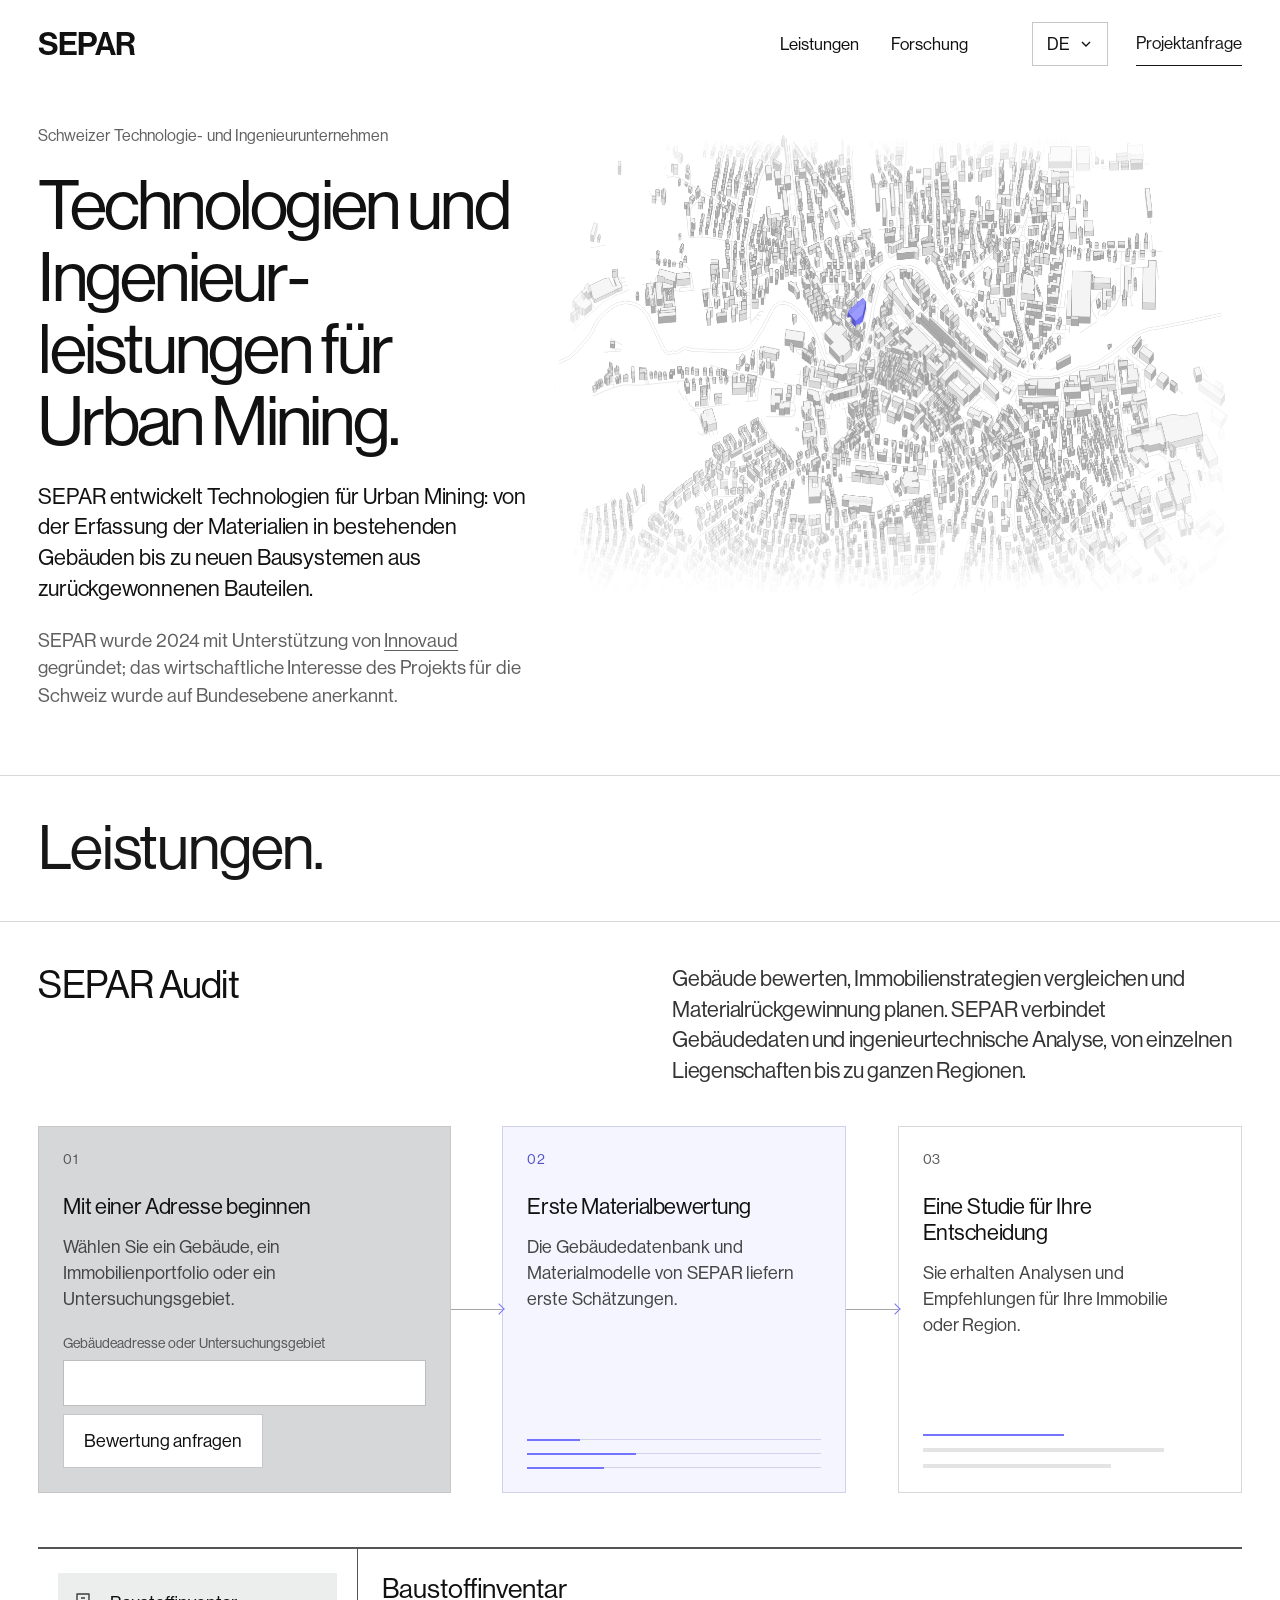
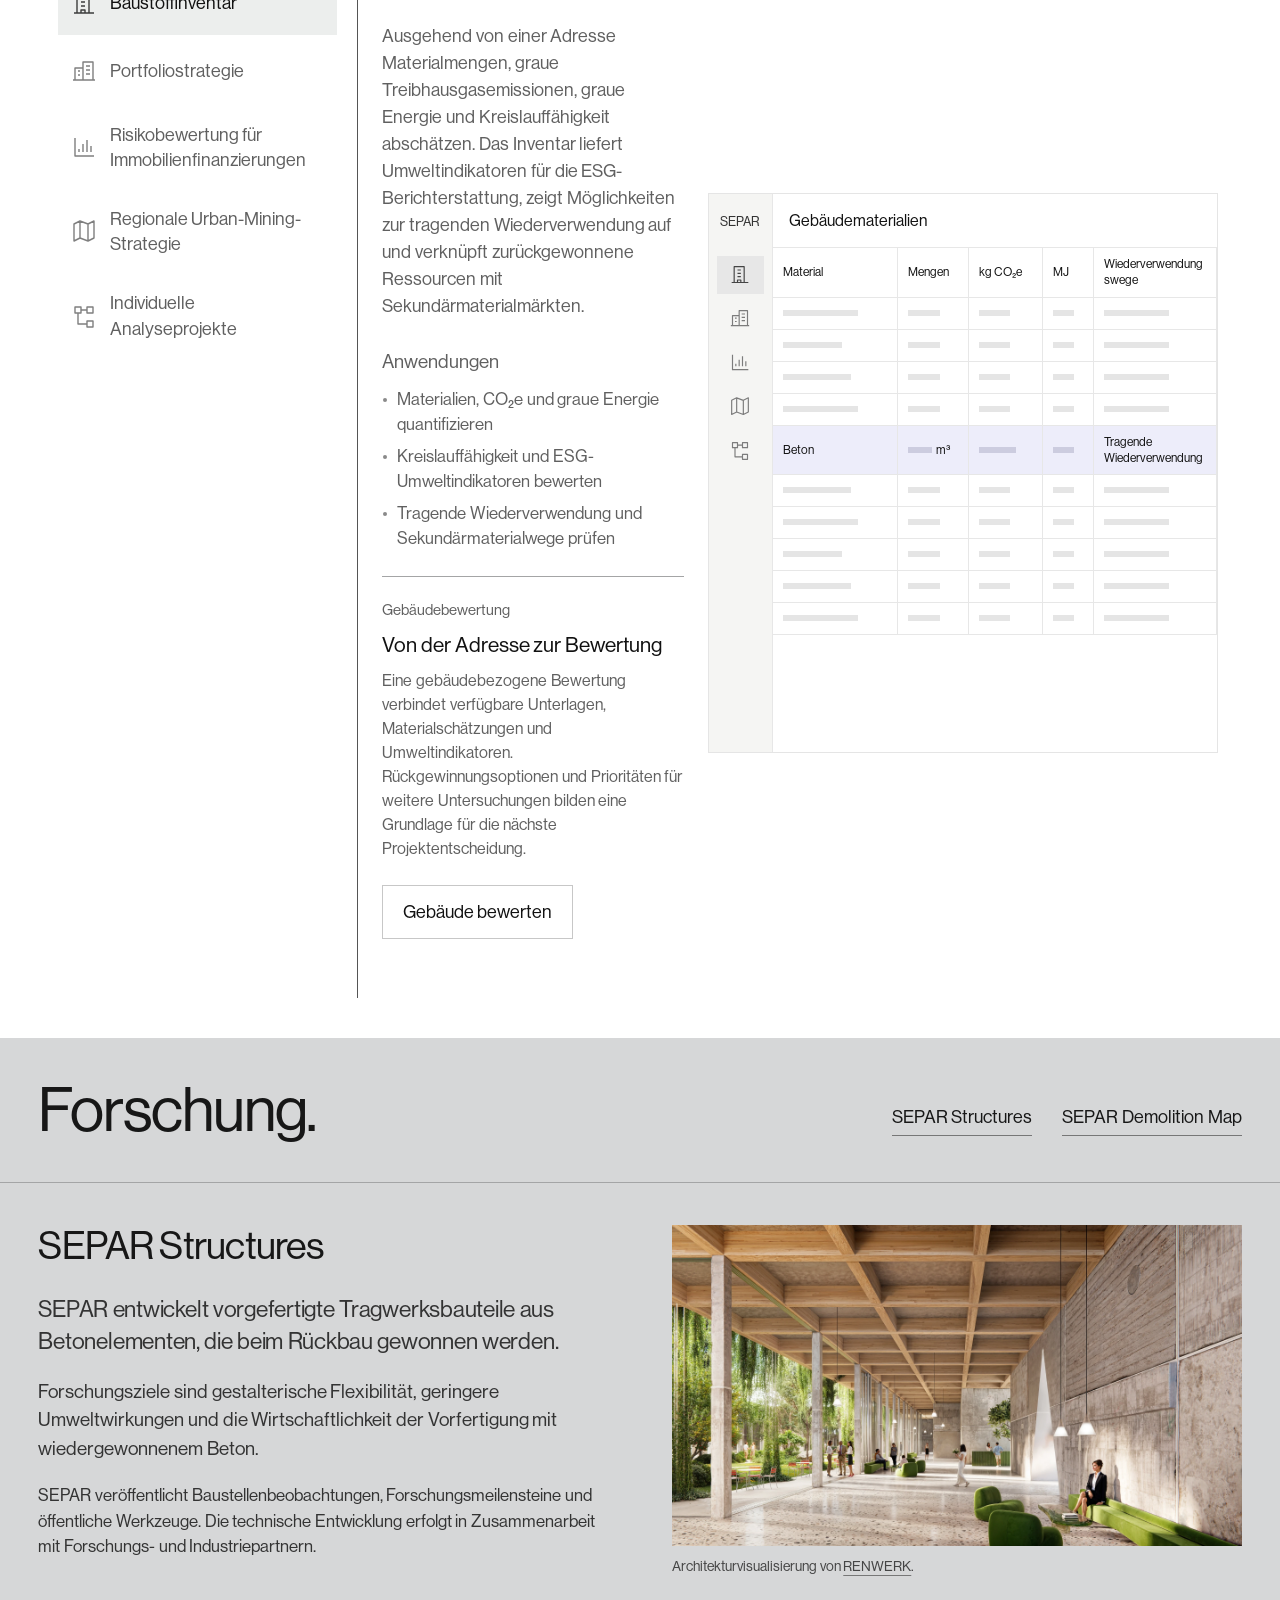
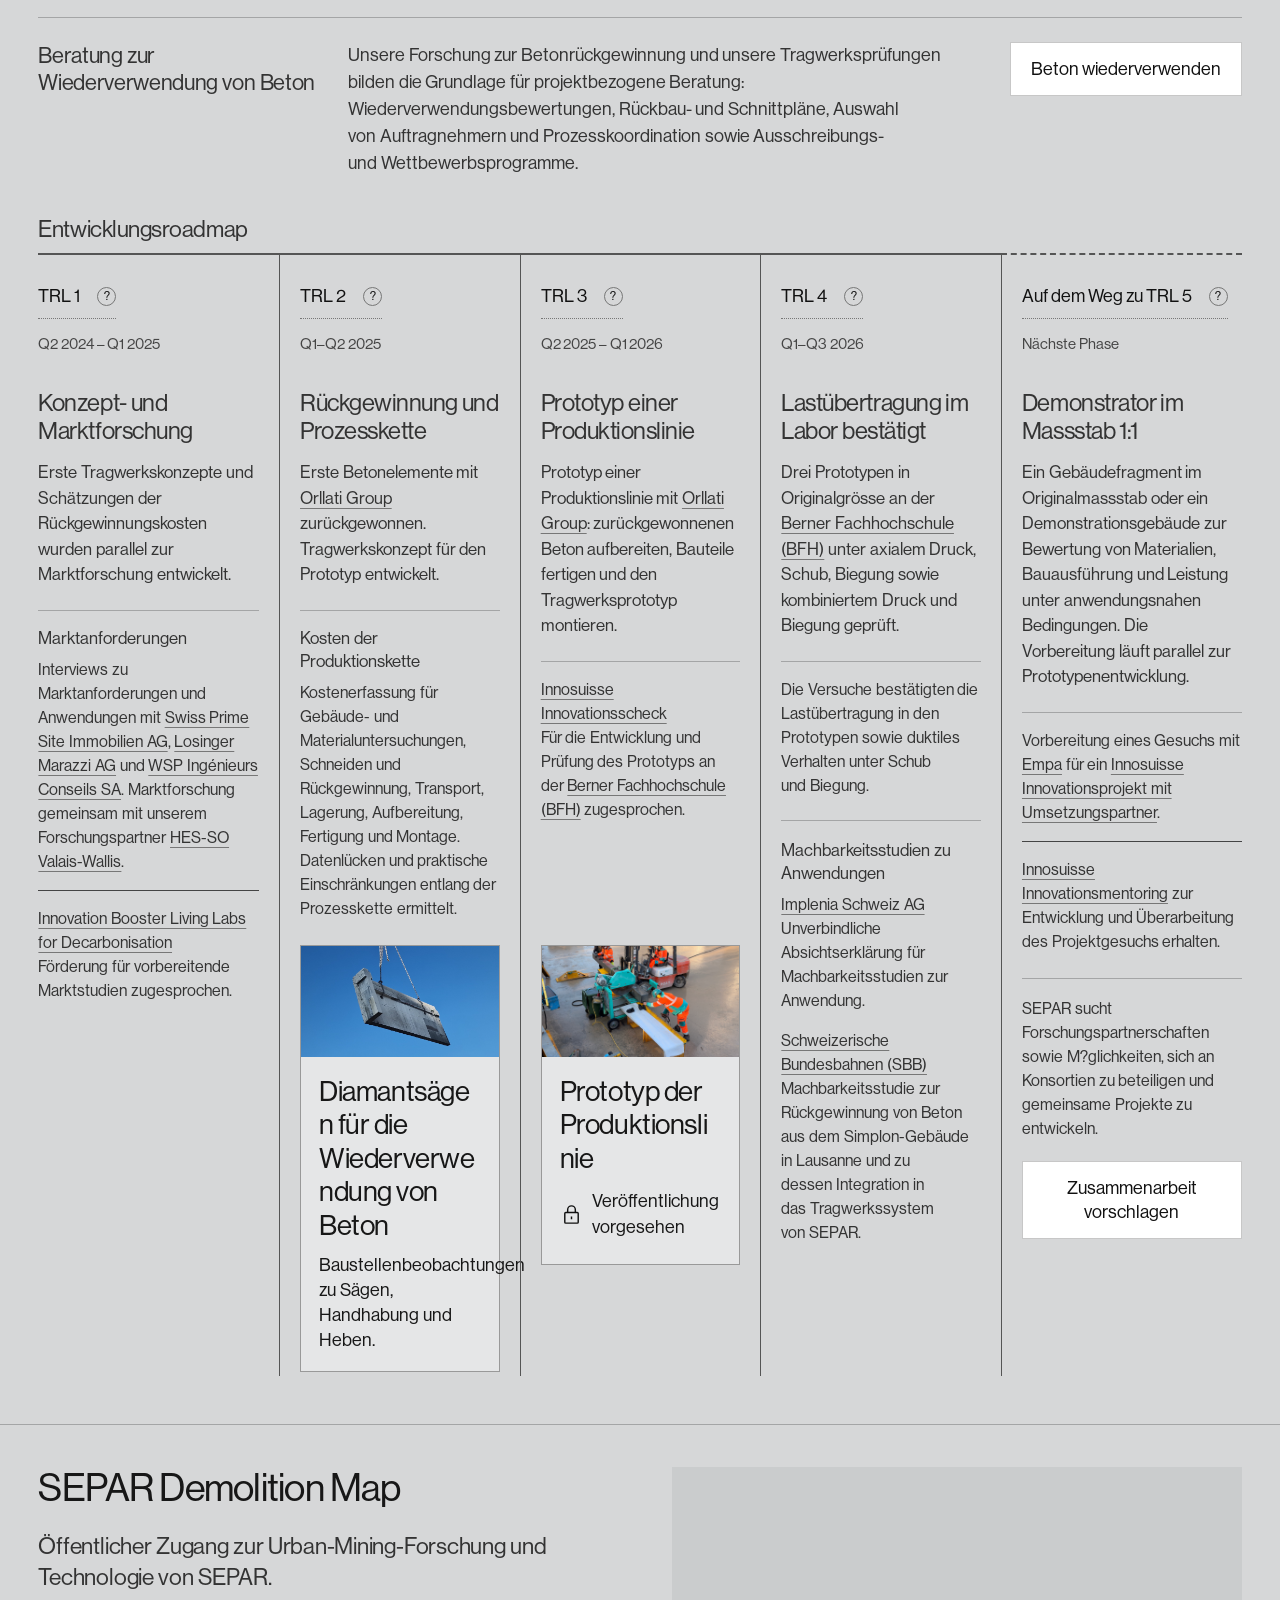
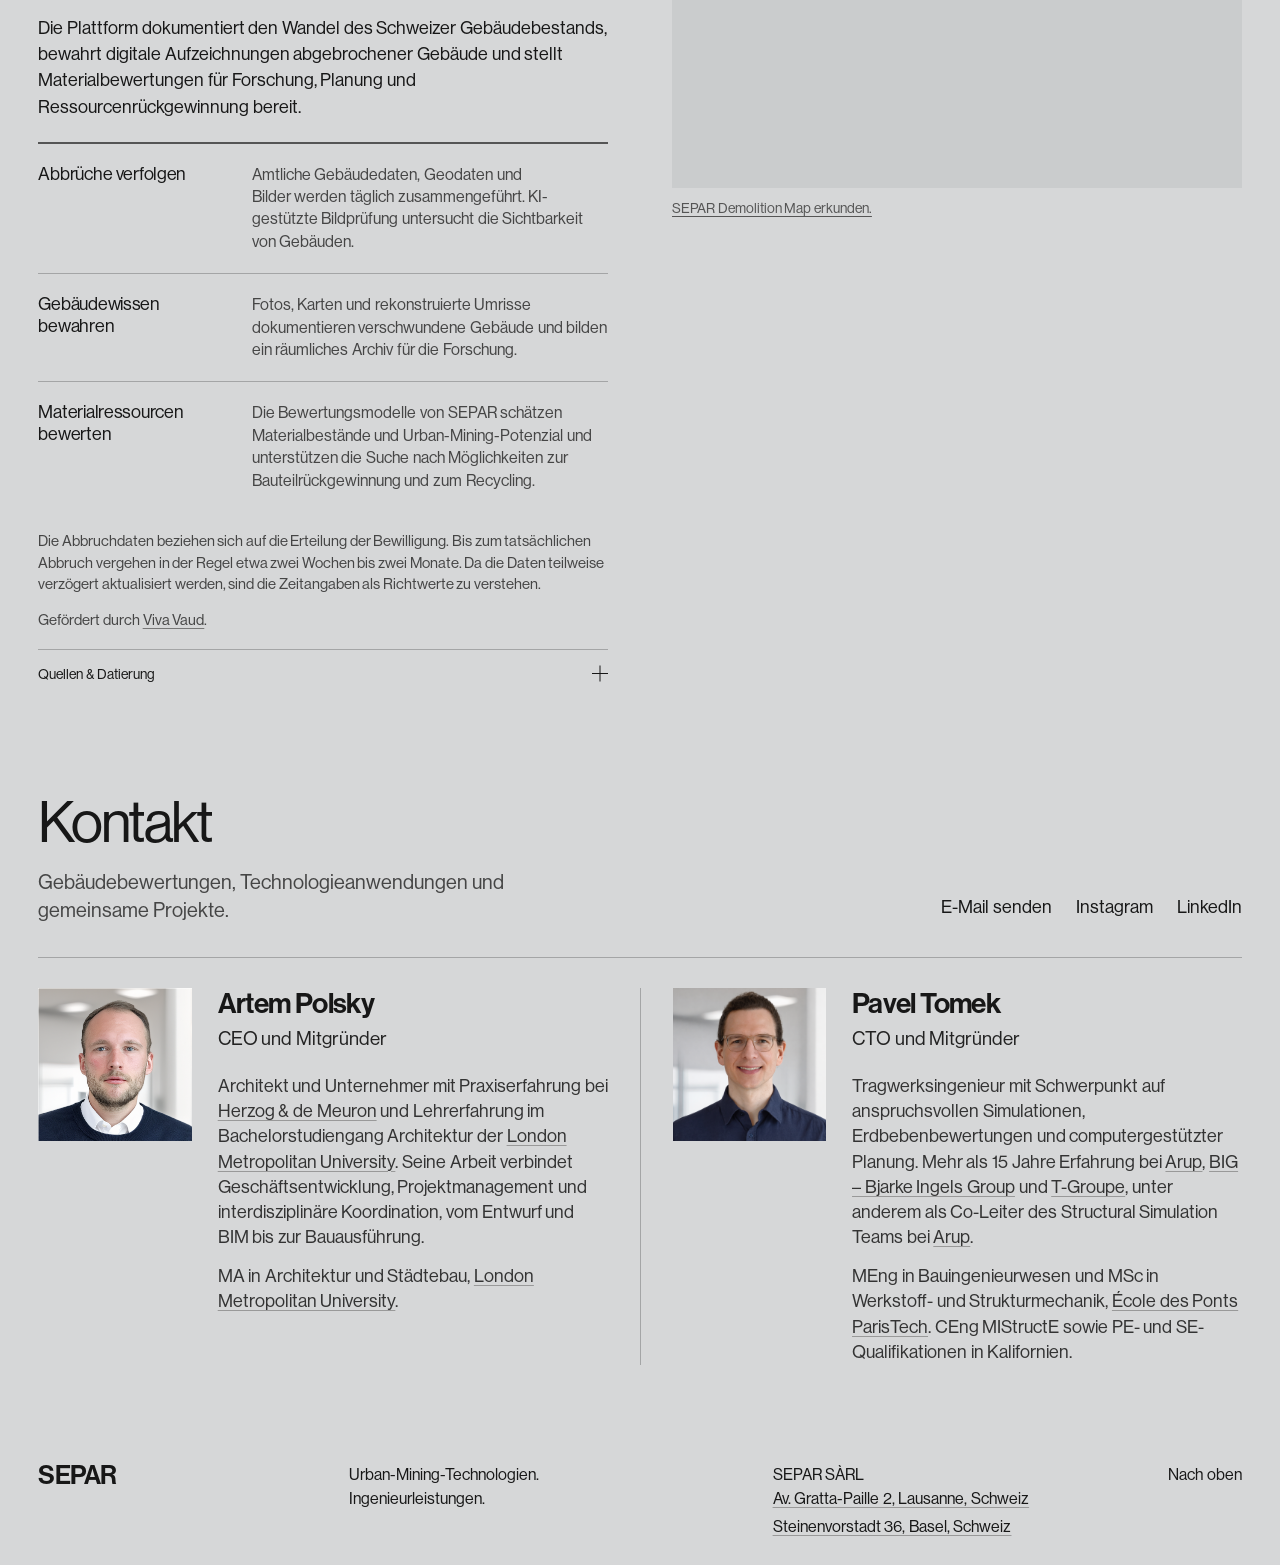
==== de/index.html @ 39ddd31e "Refresh language controls and service deep-link asset versions" ====
<!doctype html>
<html lang="de"><head>
    <meta charset="UTF-8">
    <meta name="viewport" content="width=device-width, initial-scale=1">
    <meta name="theme-color" content="#ffffff">
    <meta name="description" content="Gebäudematerialinventare, Portfolio- und Kreditrisikobewertungen, territoriale Urban-Mining-Strategien und Forschung zur Betonwiederverwendung. SEPAR, Schweiz.">
    <meta property="og:title" content="SEPAR — Urban Mining, Materialbewertung und Betonwiederverwendung">
    <meta property="og:description" content="Gebäudematerialinventare, Portfolio- und Kreditrisikobewertungen, territoriale Urban-Mining-Strategien und Forschung zur Betonwiederverwendung. SEPAR, Schweiz.">
    <meta property="og:type" content="website">
    <title>SEPAR — Urban Mining, Materialbewertung und Betonwiederverwendung</title>
    <link rel="icon" type="image/svg+xml" href="/assets/favicon.svg?v=spr-20261028">
    <link rel="stylesheet" href="/styles.css?v=20261028-two-blocks-1">
    <script src="/content.js" defer=""></script>
    <script src="/assets/river-city-data.js" defer=""></script>
<script src="/assets/city-layout.js?v=20261028-soft-rays" defer=""></script>
<script src="/assets/city-state.js?v=20261028-complete-generations" defer=""></script>
<script src="/assets/city-renewal.js?v=20261028-soft-rays" defer=""></script>
<script src="/assets/services.js?v=20261029-search1" defer=""></script>
<script src="/assets/contact-copy.js?v=20261029-admin2" defer=""></script>
    <script src="/assets/search-runtime.js?v=20261029-search1" defer=""></script><script src="/app.js?v=20261029-search1" defer=""></script>
    <script src="/assets/contact-forms.js?v=20261029-admin1" defer=""></script>
    <script src="/assets/map-embed.js" defer=""></script>
    <script src="/assets/research-details.js" defer=""></script>
  <link rel="stylesheet" href="/assets/audit-services.css?v=20261028-norm-2">
  <link rel="stylesheet" href="/assets/product-previews.css?v=20261028-proportions">
  <link rel="stylesheet" href="/assets/product-catalogue.css?v=20261028-proportions">
  <link rel="stylesheet" href="/assets/type-scale.css?v=20261028-1">
  <link rel="stylesheet" href="/assets/research-advisory.css?v=20261028-3">
  <link rel="stylesheet" href="/assets/custom-projects.css?v=20261028-1">
  <link rel="stylesheet" href="/assets/interface-refinements.css?v=20261029-search1">
  <link rel="stylesheet" href="/assets/open-grid.css?v=20261028-1">
  <link rel="stylesheet" href="/assets/process-sequence.css?v=20261028-2">
  <link rel="stylesheet" href="/assets/reference-links.css?v=20261028-1">
<link rel="stylesheet" href="/assets/contact-forms.css?v=20261028-forms-1">
<script src="/assets/site-metrics.js?v=20261029-search1" defer=""></script>
<meta property="og:url" content="https://separ.ch/de/"><meta property="og:locale" content="de_CH"><meta property="og:site_name" content="SEPAR"><meta property="og:image" content="https://separ.ch/assets/river-city.webp"><meta property="og:image:alt" content="Ein animiertes dreidimensionales Quartier. Gebäude werden zurückgebaut, violette Materialströme erreichen freie Grundstücke, und neue Gebäude entstehen und werden grau."><meta name="twitter:card" content="summary_large_image"><meta name="twitter:title" content="SEPAR — Urban Mining, Materialbewertung und Betonwiederverwendung"><meta name="twitter:description" content="Gebäudematerialinventare, Portfolio- und Kreditrisikobewertungen, territoriale Urban-Mining-Strategien und Forschung zur Betonwiederverwendung. SEPAR, Schweiz."><meta name="twitter:image" content="https://separ.ch/assets/river-city.webp"><meta name="robots" content="index, follow, max-image-preview:large"><link rel="canonical" href="https://separ.ch/de/"><link rel="alternate" hreflang="en" href="https://separ.ch/"><link rel="alternate" hreflang="de" href="https://separ.ch/de/"><link rel="alternate" hreflang="fr" href="https://separ.ch/fr/"><link rel="alternate" hreflang="it" href="https://separ.ch/it/"><link rel="alternate" hreflang="x-default" href="https://separ.ch/"><script id="separ-schema" type="application/ld+json">{"@context":"https://schema.org","@graph":[{"@type":"Organization","@id":"https://separ.ch/#organization","name":"SEPAR","url":"https://separ.ch/","email":"separ@separ.ch","foundingDate":"2024","address":[{"@type":"PostalAddress","streetAddress":"Av. Gratta-Paille 2","addressLocality":"Lausanne","addressCountry":"CH"},{"@type":"PostalAddress","streetAddress":"Steinenvorstadt 36","addressLocality":"Basel","addressCountry":"CH"}],"sameAs":["https://www.instagram.com/demolition.ch/","https://www.linkedin.com/company/separch/"]},{"@type":"WebSite","@id":"https://separ.ch/#website","url":"https://separ.ch/","name":"SEPAR","publisher":{"@id":"https://separ.ch/#organization"},"inLanguage":["en","de","fr","it"]},{"@type":"WebPage","@id":"https://separ.ch/de/#page","url":"https://separ.ch/de/","name":"SEPAR — Urban Mining, Materialbewertung und Betonwiederverwendung","description":"Gebäudematerialinventare, Portfolio- und Kreditrisikobewertungen, territoriale Urban-Mining-Strategien und Forschung zur Betonwiederverwendung. SEPAR, Schweiz.","inLanguage":"de","isPartOf":{"@id":"https://separ.ch/#website"},"about":{"@id":"https://separ.ch/#organization"}},{"@type":"Service","@id":"https://separ.ch/de/#service-panel-1","name":"Baustoffinventar","description":"Ausgehend von einer Adresse Materialmengen, graue Treibhausgasemissionen, graue Energie und Kreislauffähigkeit abschätzen. Das Inventar liefert Umweltindikatoren für die ESG-Berichterstattung, zeigt Möglichkeiten zur tragenden Wiederverwendung auf und verknüpft zurückgewonnene Ressourcen mit Sekundärmaterialmärkten.","url":"https://separ.ch/de/#service-panel-1","provider":{"@id":"https://separ.ch/#organization"}},{"@type":"Service","@id":"https://separ.ch/de/#service-panel-2","name":"Portfoliostrategie","description":"Finanzielle und ökologische Szenarien für das gesamte Portfolio vergleichen. Untersuchen, wie Erneuerungszeitpunkte, Kosten und Rückgewinnungsmärkte die erwarteten Ausgaben, Rückgewinnungswerte, grauen Emissionen und Energiemengen beeinflussen, um Investitionen und Kreislauffähigkeit zu priorisieren.","url":"https://separ.ch/de/#service-panel-2","provider":{"@id":"https://separ.ch/#organization"}},{"@type":"Service","@id":"https://separ.ch/de/#service-panel-3","name":"Risikobewertung für Immobilienfinanzierungen","description":"Gebäudebezogene Risiken vor einer Finanzierung bewerten. Erneuerungsbedarf, Abbruchrisiko und möglichen Nettoerlös aus der Materialrückgewinnung im Rahmen einer technischen Due Diligence untersuchen.","url":"https://separ.ch/de/#service-panel-3","provider":{"@id":"https://separ.ch/#organization"}},{"@type":"Service","@id":"https://separ.ch/de/#service-panel-4","name":"Regionale Urban-Mining-Strategie","description":"Eine Urban-Mining-Strategie für eine Gemeinde oder Region entwickeln. Materialressourcen und künftige Stoffströme mit Baubedarf, Logistik und Rückgewinnungsinfrastruktur verknüpfen.","url":"https://separ.ch/de/#service-panel-4","provider":{"@id":"https://separ.ch/#organization"}},{"@type":"Service","@id":"https://separ.ch/de/#service-panel-5","name":"Individuelle Analyseprojekte","description":"Sie haben eine Frage zu Gebäuden, Materialien oder Urban Mining, die über die Standardbewertungen hinausgeht? Wir entwickeln eine projektspezifische Studie und verbinden KI-gestützte Datenanalyse, räumliche Modellierung und Ingenieurwissen zu Szenarien und Empfehlungen.","url":"https://separ.ch/de/#service-panel-5","provider":{"@id":"https://separ.ch/#organization"}}]}</script><script id="separ-search-config" type="application/json">{"article":false,"english":{"skip":"Skip to content","navAudit":"Services","navResearch":"Research","language":"Language","enquiryGeneral":"Project enquiry","aboutEyebrow":"Swiss technology and engineering company","aboutTitle":"Technologies and engineering for urban mining.","aboutLead":"SEPAR develops technologies for urban mining, from assessing the materials in existing buildings to creating new construction systems from recovered components.","aboutOrigin":"SEPAR was founded in 2024 with \u003ca href=\"https://www.innovaud.ch/en/\" target=\"_blank\" rel=\"noopener noreferrer\">Innovaud\u003c/a>’s support and federal recognition of its project’s economic interest for Switzerland.","servicesGroup":"Services.","servicesHeading":"SEPAR Audit","servicesIntro":"Assess buildings, compare property strategies and plan material recovery. SEPAR combines building data and engineering analysis, from individual properties to entire territories.","startTitle":"Start with an address","startScope":"Identify a building, property portfolio or study area.","addressLabel":"Property address or study area","enquiryAddress":"Request assessment","engineTitle":"Initial material assessment","engineBody":"SEPAR’s building database and material models provide the initial estimates.","resultTitle":"A study for your decision","resultBody":"Receive analysis and recommendations for your property or territory.","service1Title":"Building material inventory","service2Title":"Portfolio strategy","service3Title":"Lending risk assessment","service4Title":"Territorial urban-mining strategy","service5Title":"Custom analytical projects","service1Body":"From an address, estimate material quantities, embodied greenhouse-gas emissions, embodied energy and circularity. Use the inventory as environmental inputs to ESG reporting, identify structural reuse opportunities and connect recovered resources with secondary-material markets.","normUseHeading":"Applications","normUse11":"Quantify materials, CO₂e and embodied energy","normUse12":"Assess circularity and environmental ESG indicators","normUse13":"Identify structural reuse and secondary-material routes","normCase1":"Building assessment","inventoryExampleTitle":"From address to assessment","case1Compact":"A building-level assessment brings together available records, material estimates and environmental indicators. Recovery options and priorities for further investigation provide a basis for the next project decision.","enquiryInventory":"Assess a building","service2Body":"Compare financial and environmental scenarios across the whole portfolio. Test how renewal timing, costs and recovery-market conditions affect projected expenditure, recovery value, embodied emissions and energy to guide investment and circularity priorities.","normUse21":"Compare portfolio-wide financial and environmental outcomes","normUse22":"Test sensitivity to renewal timing, costs and recovery markets","normUse23":"Prioritise investment and circularity across the portfolio","normCase2":"Material and portfolio study, 2026","case2Compact":"A three-building study covering concrete, steel, timber and glazing estimates, renovation, demolition and selective-disassembly scenarios, and associated material-production and disposal emissions.","enquiryPortfolio":"Assess your portfolio","service3Body":"Assess building-related risks before financing. Examine renewal needs, demolition exposure and potential net material recovery value as part of technical due diligence.","normUse31":"Review renewal expenditure","normUse32":"Assess early-demolition exposure","normUse33":"Examine net recovery value","case3Kind":"Lending assessment study, 2025","case3Compact":"Study of building-related lending risks and material recovery value in the context of financing requirements. The analytical scope covers potential resale proceeds, dismantling, transport and preparation costs.","enquiryLending":"Assess lending exposure","service4Body":"Develop an urban-mining strategy for a municipality or region. Connect material resources and future flows with construction demand, logistics and recovery infrastructure.","normUse41":"Map future material resources","normUse42":"Plan collection and processing capacity","normUse43":"Connect supply with local demand","caseCommission":"Territorial resource study, 2025–2026","case4Compact":"Territorial material-resource study covering 234,775 building records in the Canton of Vaud. The analytical scope includes material-resource maps, geodata and demolition-flow scenarios to 2035.","enquiryTerritory":"Plan an urban-mining study","service5Body":"Bring us a building, material or urban-mining question beyond the standard assessments. We develop a dedicated study, combining AI-assisted data analysis, spatial modelling and engineering expertise to turn complex evidence into scenarios and recommendations.","normUse51":"Develop assessment methods for a specific decision","normUse52":"Evaluate technical, environmental and economic feasibility","normUse53":"Build strategies across sectors and territories","customScopeLabel":"Project development","customScopeTitle":"From your question to a defined scope","customScopeBody":"Together we define the decision, available evidence and expected deliverables, then agree the method, scope and milestones.","enquiryCustom":"Scope a custom project","normVisual1":"Building materials","styleTableMaterial":"Material","pvQuantities":"Quantities","styleTableReuseRoutes":"Reuse routes","depthConcrete":"Concrete","styleStructuralReuse":"Structural reuse","stylePortfolioTitle":"Portfolio performance","stylePortfolioCosts":"Costs &amp; recovery value","stylePortfolioCarbonEnergy":"Carbon &amp; energy","stylePortfolioSensitivity":"Scenario sensitivity","normVisual3":"Building risks &amp; recovery value","pvExposure":"Building exposure","depthOrigination":"Origination","depthReview":"Refinancing / review","depthMaturity":"Maturity","normComparison":"Scenario comparison","normLoan":"Lending horizon","pvRecoveryBalance":"Recovery balance","normGross":"Resale proceeds","normCosts":"Recovery costs","normNetValue":"Net recovery value","normFlows":"Material routes","normVisual4":"Territorial urban mining","normResources":"Resources","normProcessing":"Processing","normDemand":"Demand","normHorizon":"Planning to 2035","customPreviewTitle":"Custom assessment","customBriefLabel":"Project brief","customQuestion":"Where is concrete recovery viable?","customDataBuildings":"Buildings","customDataDocuments":"Documents","customDataMarkets":"Markets","customAnalysis":"Scenario analysis","customPriorities":"Priorities","customResult":"Decision brief","researchGroup":"Research.","techTitle":"SEPAR Structures","mapTitle":"SEPAR Demolition Map","techIntro":"SEPAR develops prefabricated structural components from concrete elements recovered during demolition.","valuesAmbition":"Research objectives include design flexibility, reduced environmental impact and the economic feasibility of prefabrication using recovered concrete.","sharingBody":"SEPAR publishes field observations, research milestones and public tools. Technical development is conducted through research and industrial collaborations.","valuesCredit":"Architectural visualisation by \u003ca href=\"https://www.renwerk.com/\" target=\"_blank\" rel=\"noopener noreferrer\">RENWERK\u003c/a>.","researchAdvisoryTitle":"Concrete reuse advisory","researchAdvisoryBody":"Our concrete-recovery research and structural testing inform project-specific advice: reuse assessments, deconstruction and cutting plans, contractor selection and process coordination, and briefs for tenders and design competitions.","enquiryAdvisory":"Discuss concrete reuse","timelineHeading":"Development roadmap","trlIntro":"Technology Readiness Level (TRL) describes technology maturity on a nine-level scale used in European research programmes.","trl1":"TRL 1: basic principles observed. SEPAR’s first stage combined initial studies with market research.","phase1Date":"Q2 2024 – Q1 2025","phase1Title":"Concept and market research","phase1Body":"Initial structural concepts and recovery-cost estimates developed alongside market research.","marketMilestone":"Market requirements","phase2Market":"Interviews on market requirements and applications with \u003ca href=\"https://sps.swiss/en/group/home\" target=\"_blank\" rel=\"noopener noreferrer\">Swiss Prime Site Immobilien AG\u003c/a>, \u003ca href=\"https://www.losinger-marazzi.ch/fr\" target=\"_blank\" rel=\"noopener noreferrer\">Losinger Marazzi AG\u003c/a> and \u003ca href=\"https://www.wsp.com/fr-ch\" target=\"_blank\" rel=\"noopener noreferrer\">WSP Ingénieurs Conseils SA\u003c/a>. Market research conducted with our research partner \u003ca href=\"https://www.hevs.ch/en\" target=\"_blank\" rel=\"noopener noreferrer\">HES-SO Valais-Wallis\u003c/a>.","phase1Support":"\u003ca href=\"https://energylivinglab.com/projects/innovation-booster/\" target=\"_blank\" rel=\"noopener noreferrer\">Innovation Booster Living Labs for Decarbonisation\u003c/a>\u003cbr>Support awarded for preparatory market studies.","trl2":"TRL 2: technology concept formulated. SEPAR developed the structural concept alongside field recovery trials.","phase2Date":"Q1–Q2 2025","phase2Title":"Recovery and supply-chain research","phase2Body":"First concrete elements recovered with \u003ca href=\"https://www.orllati.ch/blog/le-futur-de-la-construction-passepar-le-reemploi-du-beton-1390\" target=\"_blank\" rel=\"noopener noreferrer\">Orllati Group\u003c/a>. Structural concept developed for the prototype.","phase3CostsTitle":"Production-chain costing","phase3Costs":"Cost assessment covering building and material surveys, cutting and recovery, transport, storage, preparation, fabrication and assembly. Data gaps and practical constraints identified along the chain.","articleLink":"Diamond sawing for concrete reuse","articleDate":"Field observations of cutting, handling and lifting.","trl3":"TRL 3: experimental proof of concept. SEPAR built and tested the production sequence through fabrication and prototype assembly.","phase3Date":"Q2 2025 – Q1 2026","phase3Title":"Production-line prototype","phase3Body":"A prototype production line developed with \u003ca href=\"https://www.orllati.ch/blog/le-futur-de-la-construction-passepar-le-reemploi-du-beton-1390\" target=\"_blank\" rel=\"noopener noreferrer\">Orllati Group\u003c/a>: preparing recovered concrete, fabricating components and assembling the structural prototype.","phase3Support":"\u003ca href=\"https://www.innosuisse.admin.ch/en/innovation-cheque\" target=\"_blank\" rel=\"noopener noreferrer\">Innosuisse innovation cheque\u003c/a>\u003cbr>Awarded for prototype engineering and testing at \u003ca href=\"https://www.bfh.ch/de/\" target=\"_blank\" rel=\"noopener noreferrer\">Berner Fachhochschule (BFH)\u003c/a>.","prototypeTitle":"Production-line prototype","prototypeStatus":"Publication forthcoming","prototypeRelease":"Available after completion of TRL 5–6.","trl4":"TRL 4: technology validated in the laboratory. SEPAR’s assessment concerns the tested prototype and its experimental scope.","phase4Date":"Q1–Q3 2026","phase4Title":"Load transfer validated in the laboratory","phase4Body":"Three full-scale prototypes tested at \u003ca href=\"https://www.bfh.ch/en/\" target=\"_blank\" rel=\"noopener noreferrer\">Berner Fachhochschule (BFH)\u003c/a> under axial compression, shear, bending and combined compression and bending.","labResult":"The tests confirmed load transfer in the prototypes, with ductile behaviour in shear and bending.","pilotMilestone":"Application feasibility studies","phase4Pilot":"\u003ca href=\"https://implenia.com/en/\" target=\"_blank\" rel=\"noopener noreferrer\">Implenia Schweiz AG\u003c/a>\u003cbr>Non-binding letter of intent for application feasibility studies.","lausanneStudy":"\u003ca href=\"https://company.sbb.ch/en/company/about-us.html\" target=\"_blank\" rel=\"noopener noreferrer\">Swiss Federal Railways (SBB)\u003c/a>\u003cbr>Feasibility assessment of concrete recovery from the Simplon building, Lausanne, and integration into SEPAR’s structural system.","towardsTrl5":"Towards TRL 5","trl5":"TRL 5: technology validated in a relevant environment. This is the next target; the demonstrator is planned.","pilotStage":"Next stage","pilotTitle":"Full-scale demonstrator","pilotBody":"A full-scale building fragment or demonstration building to assess materials, construction and performance in a relevant environment. Preparation runs alongside prototype development.","phase5Application":"Preparing an application with \u003ca href=\"https://www.empa.ch/web/empa\" target=\"_blank\" rel=\"noopener noreferrer\">Empa\u003c/a> for an \u003ca href=\"https://www.innosuisse.admin.ch/en/innovation-project-with-implementation-partner\" target=\"_blank\" rel=\"noopener noreferrer\">Innosuisse innovation project with implementation partner\u003c/a>.","phase5Mentoring":"\u003ca href=\"https://www.innosuisse.admin.ch/en/innovation-mentoring\" target=\"_blank\" rel=\"noopener noreferrer\">Innosuisse innovation mentoring\u003c/a> received to develop and refine the project application.","pilotAsk":"SEPAR seeks research partnerships and opportunities to join consortia and develop joint projects.","enquiryResearch":"Propose a collaboration","mapPublicLead":"Public access to SEPAR’s urban-mining research and technology.","mapPurpose":"The platform documents Switzerland’s changing building stock, preserves digital records of demolished buildings and makes material assessments available for research, planning and resource recovery.","mapDailyTitle":"Monitor demolition","mapDailyBody":"Official building records, geodata and imagery are brought together in a daily update. AI-assisted image review checks building visibility.","mapDataTitle":"Preserve building knowledge","mapDataBody":"Photographs, maps and reconstructed outlines retain evidence of buildings that have disappeared, forming a spatial archive for research.","mapModelTitle":"Assess material resources","mapModelBody":"SEPAR’s assessment engine estimates material stocks and urban-mining potential, helping identify opportunities for component recovery and recycling.","mapWindowBody":"Demolition dates refer to permit issuance, typically leaving around two weeks to two months before actual demolition, while delayed data updates make the timing indicative.","mapSupportBody":"Supported through \u003ca href=\"https://www.viva-vaud.ch/fr/\" target=\"_blank\" rel=\"noopener noreferrer\">Viva Vaud\u003c/a>.","mapSourcesTitle":"Sources &amp; dates","mapSourcesBody":"\u003ca href=\"https://www.bfs.admin.ch/bfs/en/home/registers/federal-register-buildings-dwellings.html\" target=\"_blank\" rel=\"noopener noreferrer\">Federal Register of Buildings and Dwellings (RBD / GWR)\u003c/a>; \u003ca href=\"https://www.swisstopo.admin.ch/\" target=\"_blank\" rel=\"noopener noreferrer\">swisstopo\u003c/a> / \u003ca href=\"https://www.geo.admin.ch/\" target=\"_blank\" rel=\"noopener noreferrer\">geo.admin.ch\u003c/a>; \u003ca href=\"https://www.bfe.admin.ch/en/solar-facade\" target=\"_blank\" rel=\"noopener noreferrer\">Swiss Federal Office of Energy (SFOE) solar facade data\u003c/a>; \u003ca href=\"https://www.openstreetmap.org/copyright\" target=\"_blank\" rel=\"noopener noreferrer\">OpenStreetMap contributors\u003c/a>; \u003ca href=\"https://www.arcgis.com/home/item.html?id=10df2279f9684e4a9f6a7f08febac2a9\" target=\"_blank\" rel=\"noopener noreferrer\">Esri World Imagery\u003c/a>; \u003ca href=\"https://www.google.com/maps/\" target=\"_blank\" rel=\"noopener noreferrer\">Google Maps\u003c/a> / \u003ca href=\"https://www.google.com/streetview/\" target=\"_blank\" rel=\"noopener noreferrer\">Street View\u003c/a>; \u003ca href=\"https://separ.ch/\" target=\"_blank\" rel=\"noopener noreferrer\">SEPAR monitoring and analysis\u003c/a>.","mapDatesBody":"Historical records are interpreted according to their source and registered demolition year. Daily additions reflect newly detected register entries. Permit dates, register updates and actual demolition dates can differ.","mapVisitCaption":"Explore SEPAR Demolition Map.","teamHeading":"Contact us","contactBody":"Building assessments, technology applications and project collaboration.","emailUs":"Email us","artemRole":"CEO and co-founder","artemBio":"Architect and entrepreneur with applied experience at \u003ca href=\"https://www.herzogdemeuron.com/\" target=\"_blank\" rel=\"noopener noreferrer\">Herzog &amp; de Meuron\u003c/a> and teaching experience on \u003ca href=\"https://www.londonmet.ac.uk/\" target=\"_blank\" rel=\"noopener noreferrer\">London Metropolitan University\u003c/a>’s undergraduate architecture programme. His work combines business development, project management and multidisciplinary coordination, from design and BIM to construction delivery.","artemEducation":"MA in Architecture and Urbanism, \u003ca href=\"https://www.londonmet.ac.uk/\" target=\"_blank\" rel=\"noopener noreferrer\">London Metropolitan University\u003c/a>.","pavelRole":"CTO and co-founder","pavelBio":"Structural engineer specialising in advanced simulation, seismic assessment and computational design. More than 15 years of experience at \u003ca href=\"https://www.arup.com/\" target=\"_blank\" rel=\"noopener noreferrer\">Arup\u003c/a>, \u003ca href=\"https://big.dk/\" target=\"_blank\" rel=\"noopener noreferrer\">BIG – Bjarke Ingels Group\u003c/a> and \u003ca href=\"https://t-groupe.ch/\" target=\"_blank\" rel=\"noopener noreferrer\">T-Groupe\u003c/a>, including co-leadership of \u003ca href=\"https://www.arup.com/\" target=\"_blank\" rel=\"noopener noreferrer\">Arup\u003c/a>’s Structural Simulation team.","pavelEducation":"MEng in Civil Engineering and MSc in Mechanics of Materials and Structures, \u003ca href=\"https://ecoledesponts.fr/\" target=\"_blank\" rel=\"noopener noreferrer\">École des Ponts ParisTech\u003c/a>. CEng MIStructE; PE and SE qualifications in California.","footerTag":"Urban-mining technologies.\u003cbr>Engineering services.","officeLausanne":"Av. Gratta-Paille 2, Lausanne, Switzerland","officeBasel":"Steinenvorstadt 36, Basel, Switzerland","backTop":"Back to top","enquiryTopic":"Your enquiry","enquiryName":"Name (optional)","enquiryEmail":"Email","enquiryPhone":"Phone (optional)","enquiryOrganisation":"Organisation (optional)","enquiryPrivacy":"SEPAR uses your details to respond to this enquiry.","enquiryPrivacyLink":"Privacy information","enquirySend":"Send enquiry","enquirySuccess":"Thank you. Your enquiry has been sent to SEPAR. We will reply using the contact details you provided.","enquiryDone":"Close","privacy":"Privacy &amp; site information","privacyBody":"SEPAR measures daily totals of page views and selected actions, with broad source, country and device categories. Analytics uses no cookies, visitor identifiers or individual browsing histories; it respects Do Not Track and Global Privacy Control. Your language choice is saved in your browser. Cloudflare processes requests and protects the site. IP addresses and request history are kept separately for security, without automatic expiry; they are not linked to enquiries or visitor analytics. Enquiry forms securely store your contact details, message and project context in SEPAR’s Cloudflare database and notify our email inbox. SEPAR uses this correspondence to respond and manage your project. Administrator sign-in uses essential authentication cookies. Staff browsers may also retain a constant preference cookie that excludes their activity from statistics. \u003ca href=\"https://www.cloudflare.com/privacypolicy/\" target=\"_blank\" rel=\"noopener noreferrer\">Cloudflare privacy policy\u003c/a>.","citySources":"City model: \u003ca href=\"https://www.openstreetmap.org/copyright\" target=\"_blank\" rel=\"noopener noreferrer\">© OpenStreetMap contributors\u003c/a>. Building footprints and river alignment from Frauenfeld. Schematic heights and roof forms; illustrative redevelopment and material-transfer scenarios.","serviceImageInfo":"Services illustrations use fictional buildings and schematic analytical graphics. The neighbourhood image is AI-generated. These illustrations explain the assessment process.","mapEmbedInfo":"On larger screens, the embedded SEPAR Demolition Map loads when its section comes into view. The map and its imagery providers process requests under their own privacy terms. On mobile, a local image links to the platform.","privacyContact":"For questions about your data, use the enquiry form or the Email us link at the bottom of the page.","heroAlt":"An animated three-dimensional neighbourhood. Buildings are dismantled, violet material flows reach empty sites, and new buildings rise and become grey.","valuesAlt":"Architectural visualisation of a lobby combining reclaimed concrete elements, timber and planting","articlePreviewAlt":"A recovered concrete wall panel suspended against a blue sky","prototypeAlt":"The prototype production line processing a recovered concrete beam","mapMobileAlt":"Open SEPAR Demolition Map","navLabel":"Main navigation","openMenu":"Open menu","mobileNav":"Mobile navigation","cityAlt":"An animated three-dimensional neighbourhood. Buildings are dismantled, violet material flows reach empty sites, and new buildings rise and become grey.","servicesLabel":"Our services","scene1Alt":"Material inventory with quantities, embodied emissions in kg CO₂e, embodied energy in MJ and reuse routes. Structural reuse is selected; secondary values are abstracted.","scene2Alt":"Portfolio overview with three building groups, map locations and fields for costs and recovery value, carbon and energy, and scenario sensitivity.","scene3Alt":"Lending analysis preview organised as an origination-to-maturity schedule, scenario chart and recovery balance; secondary values are abstract.","scene4Alt":"Territorial urban-mining spatial analysis showing classified resource, processing and demand zones, connecting routes and a planning layer to 2035.","scene5Alt":"Custom study workspace: a project brief about concrete recovery, building records, project documents and market data feed a spatial scenario comparison and a decision brief.","close":"Close","copied":"Email address copied.","copyFailed":"Please select and copy: separ@separ.ch","closeMenu":"Close menu","pageTitle":"SEPAR — Urban mining, material assessments and concrete reuse","metaDescription":"Building material inventories, portfolio and lending-risk assessments, territorial urban-mining strategies and concrete reuse research. SEPAR, Switzerland."},"pages":{"en":{"title":"SEPAR — Urban mining, material assessments and concrete reuse","description":"Building material inventories, portfolio and lending-risk assessments, territorial urban-mining strategies and concrete reuse research. SEPAR, Switzerland.","url":"https://separ.ch/","locale":"en_GB","schema":{"@context":"https://schema.org","@graph":[{"@type":"Organization","@id":"https://separ.ch/#organization","name":"SEPAR","url":"https://separ.ch/","email":"separ@separ.ch","foundingDate":"2024","address":[{"@type":"PostalAddress","streetAddress":"Av. Gratta-Paille 2","addressLocality":"Lausanne","addressCountry":"CH"},{"@type":"PostalAddress","streetAddress":"Steinenvorstadt 36","addressLocality":"Basel","addressCountry":"CH"}],"sameAs":["https://www.instagram.com/demolition.ch/","https://www.linkedin.com/company/separch/"]},{"@type":"WebSite","@id":"https://separ.ch/#website","url":"https://separ.ch/","name":"SEPAR","publisher":{"@id":"https://separ.ch/#organization"},"inLanguage":["en","de","fr","it"]},{"@type":"WebPage","@id":"https://separ.ch/#page","url":"https://separ.ch/","name":"SEPAR — Urban mining, material assessments and concrete reuse","description":"Building material inventories, portfolio and lending-risk assessments, territorial urban-mining strategies and concrete reuse research. SEPAR, Switzerland.","inLanguage":"en","isPartOf":{"@id":"https://separ.ch/#website"},"about":{"@id":"https://separ.ch/#organization"}},{"@type":"Service","@id":"https://separ.ch/#service-panel-1","name":"Building material inventory","description":"From an address, estimate material quantities, embodied greenhouse-gas emissions, embodied energy and circularity. Use the inventory as environmental inputs to ESG reporting, identify structural reuse opportunities and connect recovered resources with secondary-material markets.","url":"https://separ.ch/#service-panel-1","provider":{"@id":"https://separ.ch/#organization"}},{"@type":"Service","@id":"https://separ.ch/#service-panel-2","name":"Portfolio strategy","description":"Compare financial and environmental scenarios across the whole portfolio. Test how renewal timing, costs and recovery-market conditions affect projected expenditure, recovery value, embodied emissions and energy to guide investment and circularity priorities.","url":"https://separ.ch/#service-panel-2","provider":{"@id":"https://separ.ch/#organization"}},{"@type":"Service","@id":"https://separ.ch/#service-panel-3","name":"Lending risk assessment","description":"Assess building-related risks before financing. Examine renewal needs, demolition exposure and potential net material recovery value as part of technical due diligence.","url":"https://separ.ch/#service-panel-3","provider":{"@id":"https://separ.ch/#organization"}},{"@type":"Service","@id":"https://separ.ch/#service-panel-4","name":"Territorial urban-mining strategy","description":"Develop an urban-mining strategy for a municipality or region. Connect material resources and future flows with construction demand, logistics and recovery infrastructure.","url":"https://separ.ch/#service-panel-4","provider":{"@id":"https://separ.ch/#organization"}},{"@type":"Service","@id":"https://separ.ch/#service-panel-5","name":"Custom analytical projects","description":"Bring us a building, material or urban-mining question beyond the standard assessments. We develop a dedicated study, combining AI-assisted data analysis, spatial modelling and engineering expertise to turn complex evidence into scenarios and recommendations.","url":"https://separ.ch/#service-panel-5","provider":{"@id":"https://separ.ch/#organization"}}]}},"de":{"title":"SEPAR — Urban Mining, Materialbewertung und Betonwiederverwendung","description":"Gebäudematerialinventare, Portfolio- und Kreditrisikobewertungen, territoriale Urban-Mining-Strategien und Forschung zur Betonwiederverwendung. SEPAR, Schweiz.","url":"https://separ.ch/de/","locale":"de_CH","schema":{"@context":"https://schema.org","@graph":[{"@type":"Organization","@id":"https://separ.ch/#organization","name":"SEPAR","url":"https://separ.ch/","email":"separ@separ.ch","foundingDate":"2024","address":[{"@type":"PostalAddress","streetAddress":"Av. Gratta-Paille 2","addressLocality":"Lausanne","addressCountry":"CH"},{"@type":"PostalAddress","streetAddress":"Steinenvorstadt 36","addressLocality":"Basel","addressCountry":"CH"}],"sameAs":["https://www.instagram.com/demolition.ch/","https://www.linkedin.com/company/separch/"]},{"@type":"WebSite","@id":"https://separ.ch/#website","url":"https://separ.ch/","name":"SEPAR","publisher":{"@id":"https://separ.ch/#organization"},"inLanguage":["en","de","fr","it"]},{"@type":"WebPage","@id":"https://separ.ch/de/#page","url":"https://separ.ch/de/","name":"SEPAR — Urban Mining, Materialbewertung und Betonwiederverwendung","description":"Gebäudematerialinventare, Portfolio- und Kreditrisikobewertungen, territoriale Urban-Mining-Strategien und Forschung zur Betonwiederverwendung. SEPAR, Schweiz.","inLanguage":"de","isPartOf":{"@id":"https://separ.ch/#website"},"about":{"@id":"https://separ.ch/#organization"}},{"@type":"Service","@id":"https://separ.ch/de/#service-panel-1","name":"Baustoffinventar","description":"Ausgehend von einer Adresse Materialmengen, graue Treibhausgasemissionen, graue Energie und Kreislauffähigkeit abschätzen. Das Inventar liefert Umweltindikatoren für die ESG-Berichterstattung, zeigt Möglichkeiten zur tragenden Wiederverwendung auf und verknüpft zurückgewonnene Ressourcen mit Sekundärmaterialmärkten.","url":"https://separ.ch/de/#service-panel-1","provider":{"@id":"https://separ.ch/#organization"}},{"@type":"Service","@id":"https://separ.ch/de/#service-panel-2","name":"Portfoliostrategie","description":"Finanzielle und ökologische Szenarien für das gesamte Portfolio vergleichen. Untersuchen, wie Erneuerungszeitpunkte, Kosten und Rückgewinnungsmärkte die erwarteten Ausgaben, Rückgewinnungswerte, grauen Emissionen und Energiemengen beeinflussen, um Investitionen und Kreislauffähigkeit zu priorisieren.","url":"https://separ.ch/de/#service-panel-2","provider":{"@id":"https://separ.ch/#organization"}},{"@type":"Service","@id":"https://separ.ch/de/#service-panel-3","name":"Risikobewertung für Immobilienfinanzierungen","description":"Gebäudebezogene Risiken vor einer Finanzierung bewerten. Erneuerungsbedarf, Abbruchrisiko und möglichen Nettoerlös aus der Materialrückgewinnung im Rahmen einer technischen Due Diligence untersuchen.","url":"https://separ.ch/de/#service-panel-3","provider":{"@id":"https://separ.ch/#organization"}},{"@type":"Service","@id":"https://separ.ch/de/#service-panel-4","name":"Regionale Urban-Mining-Strategie","description":"Eine Urban-Mining-Strategie für eine Gemeinde oder Region entwickeln. Materialressourcen und künftige Stoffströme mit Baubedarf, Logistik und Rückgewinnungsinfrastruktur verknüpfen.","url":"https://separ.ch/de/#service-panel-4","provider":{"@id":"https://separ.ch/#organization"}},{"@type":"Service","@id":"https://separ.ch/de/#service-panel-5","name":"Individuelle Analyseprojekte","description":"Sie haben eine Frage zu Gebäuden, Materialien oder Urban Mining, die über die Standardbewertungen hinausgeht? Wir entwickeln eine projektspezifische Studie und verbinden KI-gestützte Datenanalyse, räumliche Modellierung und Ingenieurwissen zu Szenarien und Empfehlungen.","url":"https://separ.ch/de/#service-panel-5","provider":{"@id":"https://separ.ch/#organization"}}]}},"fr":{"title":"SEPAR — Urban mining, évaluation des matériaux et réemploi du béton","description":"Inventaires de matériaux, analyses de portefeuille et de risque de crédit, stratégies territoriales d’urban mining et recherche sur le réemploi du béton. SEPAR, Suisse.","url":"https://separ.ch/fr/","locale":"fr_CH","schema":{"@context":"https://schema.org","@graph":[{"@type":"Organization","@id":"https://separ.ch/#organization","name":"SEPAR","url":"https://separ.ch/","email":"separ@separ.ch","foundingDate":"2024","address":[{"@type":"PostalAddress","streetAddress":"Av. Gratta-Paille 2","addressLocality":"Lausanne","addressCountry":"CH"},{"@type":"PostalAddress","streetAddress":"Steinenvorstadt 36","addressLocality":"Basel","addressCountry":"CH"}],"sameAs":["https://www.instagram.com/demolition.ch/","https://www.linkedin.com/company/separch/"]},{"@type":"WebSite","@id":"https://separ.ch/#website","url":"https://separ.ch/","name":"SEPAR","publisher":{"@id":"https://separ.ch/#organization"},"inLanguage":["en","de","fr","it"]},{"@type":"WebPage","@id":"https://separ.ch/fr/#page","url":"https://separ.ch/fr/","name":"SEPAR — Urban mining, évaluation des matériaux et réemploi du béton","description":"Inventaires de matériaux, analyses de portefeuille et de risque de crédit, stratégies territoriales d’urban mining et recherche sur le réemploi du béton. SEPAR, Suisse.","inLanguage":"fr","isPartOf":{"@id":"https://separ.ch/#website"},"about":{"@id":"https://separ.ch/#organization"}},{"@type":"Service","@id":"https://separ.ch/fr/#service-panel-1","name":"Inventaire des matériaux du bâtiment","description":"À partir d’une adresse, estimer quantités de matériaux, émissions de gaz à effet de serre incorporées, énergie grise et circularité. L’inventaire fournit les données environnementales du reporting ESG, identifie les possibilités de réemploi structurel et relie les ressources récupérées aux marchés des matériaux secondaires.","url":"https://separ.ch/fr/#service-panel-1","provider":{"@id":"https://separ.ch/#organization"}},{"@type":"Service","@id":"https://separ.ch/fr/#service-panel-2","name":"Stratégie de portefeuille","description":"Comparer les scénarios financiers et environnementaux du portefeuille entier. Tester l’effet du calendrier de renouvellement, des coûts et des marchés de récupération sur les dépenses projetées, la valeur de récupération, les émissions incorporées et l’énergie pour orienter les priorités d’investissement et de circularité.","url":"https://separ.ch/fr/#service-panel-2","provider":{"@id":"https://separ.ch/#organization"}},{"@type":"Service","@id":"https://separ.ch/fr/#service-panel-3","name":"Évaluation des risques de financement immobilier","description":"Évaluer les risques liés au bâtiment avant son financement. Examiner les besoins de renouvellement, l’exposition à la démolition et la valeur nette de récupération dans le cadre d’une diligence technique.","url":"https://separ.ch/fr/#service-panel-3","provider":{"@id":"https://separ.ch/#organization"}},{"@type":"Service","@id":"https://separ.ch/fr/#service-panel-4","name":"Stratégie territoriale d’urban mining","description":"Développer une stratégie d’urban mining pour une commune ou une région. Relier ressources matérielles et flux futurs à la demande de construction, à la logistique et aux infrastructures de récupération.","url":"https://separ.ch/fr/#service-panel-4","provider":{"@id":"https://separ.ch/#organization"}},{"@type":"Service","@id":"https://separ.ch/fr/#service-panel-5","name":"Projets d’analyse sur mesure","description":"Confiez-nous une question sur les bâtiments, les matériaux ou les mines urbaines qui dépasse les évaluations courantes. Nous développons une étude dédiée, associant analyse de données assistée par l’IA, modélisation spatiale et expertise en ingénierie pour produire des scénarios et des recommandations.","url":"https://separ.ch/fr/#service-panel-5","provider":{"@id":"https://separ.ch/#organization"}}]}},"it":{"title":"SEPAR — Urban mining, valutazione dei materiali e riuso del calcestruzzo","description":"Inventari dei materiali, analisi di portafoglio e del rischio di credito, strategie territoriali di urban mining e ricerca sul riuso del calcestruzzo. SEPAR, Svizzera.","url":"https://separ.ch/it/","locale":"it_CH","schema":{"@context":"https://schema.org","@graph":[{"@type":"Organization","@id":"https://separ.ch/#organization","name":"SEPAR","url":"https://separ.ch/","email":"separ@separ.ch","foundingDate":"2024","address":[{"@type":"PostalAddress","streetAddress":"Av. Gratta-Paille 2","addressLocality":"Lausanne","addressCountry":"CH"},{"@type":"PostalAddress","streetAddress":"Steinenvorstadt 36","addressLocality":"Basel","addressCountry":"CH"}],"sameAs":["https://www.instagram.com/demolition.ch/","https://www.linkedin.com/company/separch/"]},{"@type":"WebSite","@id":"https://separ.ch/#website","url":"https://separ.ch/","name":"SEPAR","publisher":{"@id":"https://separ.ch/#organization"},"inLanguage":["en","de","fr","it"]},{"@type":"WebPage","@id":"https://separ.ch/it/#page","url":"https://separ.ch/it/","name":"SEPAR — Urban mining, valutazione dei materiali e riuso del calcestruzzo","description":"Inventari dei materiali, analisi di portafoglio e del rischio di credito, strategie territoriali di urban mining e ricerca sul riuso del calcestruzzo. SEPAR, Svizzera.","inLanguage":"it","isPartOf":{"@id":"https://separ.ch/#website"},"about":{"@id":"https://separ.ch/#organization"}},{"@type":"Service","@id":"https://separ.ch/it/#service-panel-1","name":"Inventario dei materiali dell’edificio","description":"Da un indirizzo, stimare quantità di materiali, emissioni incorporate di gas serra, energia incorporata e circolarità. L’inventario fornisce dati ambientali per la rendicontazione ESG, individua opportunità di riuso strutturale e collega le risorse recuperate ai mercati dei materiali secondari.","url":"https://separ.ch/it/#service-panel-1","provider":{"@id":"https://separ.ch/#organization"}},{"@type":"Service","@id":"https://separ.ch/it/#service-panel-2","name":"Strategia di portafoglio","description":"Confrontare scenari finanziari e ambientali dell’intero portafoglio. Verificare come tempi di rinnovo, costi e condizioni dei mercati del recupero influenzino spesa prevista, valore di recupero, emissioni incorporate ed energia, per orientare le priorità d’investimento e di circolarità.","url":"https://separ.ch/it/#service-panel-2","provider":{"@id":"https://separ.ch/#organization"}},{"@type":"Service","@id":"https://separ.ch/it/#service-panel-3","name":"Valutazione dei rischi del credito immobiliare","description":"Valutare i rischi dell’edificio prima del finanziamento. Esaminare esigenze di rinnovo, esposizione alla demolizione e potenziale valore netto dei materiali recuperabili nella due diligence tecnica.","url":"https://separ.ch/it/#service-panel-3","provider":{"@id":"https://separ.ch/#organization"}},{"@type":"Service","@id":"https://separ.ch/it/#service-panel-4","name":"Strategia territoriale di urban mining","description":"Sviluppare una strategia di urban mining per un comune o una regione. Collegare risorse materiali e flussi futuri a domanda edilizia, logistica e infrastrutture di recupero.","url":"https://separ.ch/it/#service-panel-4","provider":{"@id":"https://separ.ch/#organization"}},{"@type":"Service","@id":"https://separ.ch/it/#service-panel-5","name":"Progetti di analisi su misura","description":"Affidateci una questione su edifici, materiali o urban mining che vada oltre le valutazioni standard. Sviluppiamo uno studio dedicato, combinando analisi dei dati assistita dall’IA, modellazione spaziale e competenze ingegneristiche per elaborare scenari e raccomandazioni.","url":"https://separ.ch/it/#service-panel-5","provider":{"@id":"https://separ.ch/#organization"}}]}}}}</script></head>
  <body>
    <a class="skip-link" href="#main" data-i18n="skip">Zum Inhalt</a>
    <header class="site-header container">
      <a class="wordmark" href="#" aria-label="SEPAR home">SEPAR</a>
      <nav class="desktop-nav" aria-label="Hauptnavigation" data-i18n-aria="navLabel">
        <a href="#solutions" data-i18n="navAudit">Leistungen</a>
        <a href="#research" data-i18n="navResearch">Forschung</a>

      </nav>
      <div class="header-actions">
        <div class="language-picker"><label class="language-native"><span class="sr-only" data-i18n="language">Sprache</span><select id="language" aria-label="Language"><option value="en">EN</option><option value="de" selected="">DE</option><option value="fr">FR</option><option value="it">IT</option></select></label>
<button type="button" class="language-toggle" aria-label="Sprache" data-i18n-aria="language" aria-haspopup="listbox" aria-expanded="false" aria-controls="language-options" hidden=""><span class="language-code">EN</span><svg aria-hidden="true" viewBox="0 0 12 12" fill="none" stroke="currentColor" stroke-width="1.4"><path d="m2 4 4 4 4-4"></path></svg></button>
<div class="language-options" id="language-options" role="listbox" aria-label="Sprache" data-i18n-aria="language" hidden=""><a class="language-option" role="option" data-language="en" aria-selected="true" tabindex="-1" href="/" hreflang="en"><span>EN</span><span lang="en">English</span></a><a class="language-option" role="option" data-language="de" aria-selected="false" tabindex="-1" href="/de/" hreflang="de"><span>DE</span><span lang="de">Deutsch</span></a><a class="language-option" role="option" data-language="fr" aria-selected="false" tabindex="-1" href="/fr/" hreflang="fr"><span>FR</span><span lang="fr">Français</span></a><a class="language-option" role="option" data-language="it" aria-selected="false" tabindex="-1" href="/it/" hreflang="it"><span>IT</span><span lang="it">Italiano</span></a></div></div>
        <button type="button" class="header-contact text-button" data-contact="general" data-i18n="enquiryGeneral">Projektanfrage</button>
        <button type="button" class="menu-toggle" aria-expanded="false" aria-controls="mobile-nav" aria-label="Menü öffnen" data-i18n-aria="openMenu"><span></span><span></span></button>
      </div>
    </header>
    <nav id="mobile-nav" class="mobile-nav" aria-label="Mobile Navigation" data-i18n-aria="mobileNav" hidden="">
      <a href="#solutions" data-i18n="navAudit">Leistungen</a><a href="#research" data-i18n="navResearch">Forschung</a><button type="button" class="text-button" data-contact="general" data-i18n="enquiryGeneral">Projektanfrage</button>
    </nav>
    <main id="main">
<section class="company-hero container" id="about" aria-labelledby="about-heading">
<div class="company-intro-grid"><div class="company-heading"><p data-i18n="aboutEyebrow" class="company-eyebrow">Schweizer Technologie- und Ingenieurunternehmen</p><h1 data-i18n="aboutTitle" id="about-heading">Technologien und Ingenieur­leistungen für Urban Mining.</h1><div class="company-narrative"><p data-i18n="aboutLead" class="lead">SEPAR entwickelt Technologien für Urban Mining: von der Erfassung der Materialien in bestehenden Gebäuden bis zu neuen Bausystemen aus zurückgewonnenen Bauteilen.</p><p data-i18n="aboutOrigin" class="company-origin">SEPAR wurde 2024 mit Unterstützung von <a href="https://www.innovaud.ch/en/" target="_blank" rel="noopener noreferrer">Innovaud</a> gegründet; das wirtschaftliche Interesse des Projekts für die Schweiz wurde auf Bundesebene anerkannt.</p></div></div><figure class="company-illustration city-figure"><div class="zurich-scene">
<img class="city-fallback" src="/assets/river-city.webp" width="2400" height="1640" alt="Ein animiertes dreidimensionales Quartier. Gebäude werden zurückgebaut, violette Materialströme erreichen freie Grundstücke, und neue Gebäude entstehen und werden grau." data-i18n-alt="heroAlt" aria-hidden="true">
<canvas width="1200" height="820" role="img" aria-label="Ein animiertes dreidimensionales Quartier. Gebäude werden zurückgebaut, violette Materialströme erreichen freie Grundstücke, und neue Gebäude entstehen und werden grau." data-i18n-aria="cityAlt"></canvas>
</div>
</figure></div>
</section>
 <section id="solutions" class="commercial-group" aria-labelledby="services-title">
  <div class="group-heading container"><h2 id="services-title" data-i18n="servicesGroup">Leistungen.</h2></div>
<div class="consultancy-overview container"><div class="consultancy-heading hero-copy"><h3 id="hero-title" data-i18n="servicesHeading">SEPAR Audit</h3><div><p data-i18n="servicesIntro" class="lead">Gebäude bewerten, Immobilienstrategien vergleichen und Materialrückgewinnung planen. SEPAR verbindet Gebäudedaten und ingenieurtechnische Analyse, von einzelnen Liegenschaften bis zu ganzen Regionen.</p></div></div><div class="assessment-path">
<div class="path-start"><span class="path-step" aria-hidden="true">01</span><div class="path-title"><h4 data-i18n="startTitle">Mit einer Adresse beginnen</h4></div><p data-i18n="startScope">Wählen Sie ein Gebäude, ein Immobilienportfolio oder ein Untersuchungsgebiet.</p><form id="address-request"><label for="property-address" data-i18n="addressLabel">Gebäudeadresse oder Untersuchungsgebiet</label><div class="address-entry"><input id="property-address" name="address" type="text" autocomplete="street-address" maxlength="240" required=""><button class="button" type="submit" data-i18n="enquiryAddress">Bewertung anfragen</button></div></form></div>
<div class="path-engine"><span class="path-step" aria-hidden="true">02</span><div class="path-title"><h4 data-i18n="engineTitle">Erste Materialbewertung</h4></div><p data-i18n="engineBody">Die Gebäudedatenbank und Materialmodelle von SEPAR liefern erste Schätzungen.</p><div class="path-records" aria-hidden="true"><i></i><i></i><i></i></div></div>
<div class="path-result"><span class="path-step" aria-hidden="true">03</span><div class="path-title"><h4 data-i18n="resultTitle">Eine Studie für Ihre Entscheidung</h4></div><p data-i18n="resultBody">Sie erhalten Analysen und Empfehlungen für Ihre Immobilie oder Region.</p><div class="path-result-sheet" aria-hidden="true"><i></i><i></i><i></i></div></div></div><div class="service-catalogue audit-two-blocks audit-service-depth audit-simplified product-cards-v2"><div class="service-left"><div aria-label="Unsere Leistungen" aria-orientation="vertical" class="service-menu" data-i18n-aria="servicesLabel" role="tablist"><button aria-controls="service-panel-1" aria-selected="true" class="service-tab" id="service-tab-1" role="tab" tabindex="0" type="button"><svg aria-hidden="true" fill="none" stroke="currentColor" stroke-linejoin="round" stroke-width="1.4" viewBox="0 0 24 26"><path d="M5 22V3h12v19M2 22h20M9 7h4M9 11h4M9 15h4M9 22v-3h4v3"></path></svg><span data-i18n="service1Title">Baustoffinventar</span></button><button aria-controls="service-panel-2" aria-selected="false" class="service-tab" id="service-tab-2" role="tab" tabindex="-1" type="button"><svg aria-hidden="true" fill="none" stroke="currentColor" stroke-linejoin="round" stroke-width="1.4" viewBox="0 0 24 26"><path d="M3 21V9h8v12M11 21V3h10v18M1 21h22M6 12h2M6 16h2M14 7h4M14 11h4M14 15h4"></path></svg><span data-i18n="service2Title">Portfoliostrategie</span></button><button aria-controls="service-panel-3" aria-selected="false" class="service-tab" id="service-tab-3" role="tab" tabindex="-1" type="button"><svg aria-hidden="true" fill="none" stroke="currentColor" stroke-linejoin="round" stroke-width="1.4" viewBox="0 0 24 26"><path d="M3 3v18h19M7 17v-3M11 17V9M15 17V5M19 17v-6"></path></svg><span data-i18n="service3Title">Risikobewertung für Immobilienfinanzierungen</span></button><button aria-controls="service-panel-4" aria-selected="false" class="service-tab" id="service-tab-4" role="tab" tabindex="-1" type="button"><svg aria-hidden="true" fill="none" stroke="currentColor" stroke-linejoin="round" stroke-width="1.4" viewBox="0 0 24 26"><path d="m2 5 6-3 8 3 6-3v17l-6 3-8-3-6 3ZM8 2v17M16 5v17"></path></svg><span data-i18n="service4Title">Regionale Urban-Mining-Strategie</span></button><button aria-controls="service-panel-5" aria-selected="false" class="service-tab" id="service-tab-5" role="tab" tabindex="-1" type="button"><svg aria-hidden="true" fill="none" stroke="currentColor" stroke-linejoin="round" stroke-width="1.4" viewBox="0 0 24 26"><path d="M3 3h6v6H3ZM15 17h6v6h-6ZM15 3h6v6h-6ZM6 9v11h9M9 6h6"></path></svg><span data-i18n="service5Title">Individuelle Analyseprojekte</span></button></div><div class="service-panels"><div aria-labelledby="service-tab-1" class="service-panel" id="service-panel-1" role="tabpanel" tabindex="0"><div class="service-copy"><h4 data-i18n="service1Title">Baustoffinventar</h4><p class="service-description" data-i18n="service1Body">Ausgehend von einer Adresse Materialmengen, graue Treibhausgasemissionen, graue Energie und Kreislauffähigkeit abschätzen. Das Inventar liefert Umweltindikatoren für die ESG-Berichterstattung, zeigt Möglichkeiten zur tragenden Wiederverwendung auf und verknüpft zurückgewonnene Ressourcen mit Sekundärmaterialmärkten.</p><div class="service-applications"><h5 data-i18n="normUseHeading">Anwendungen</h5><ul><li data-i18n="normUse11">Materialien, CO₂e und graue Energie quantifizieren</li><li data-i18n="normUse12">Kreislauffähigkeit und ESG-Umweltindikatoren bewerten</li><li data-i18n="normUse13">Tragende Wiederverwendung und Sekundärmaterialwege prüfen</li></ul></div></div><aside class="service-case inventory-scope" aria-labelledby="service-case-1"><div class="case-meta"><span class="example-kind" data-i18n="normCase1">Gebäudebewertung</span></div><h5 id="service-case-1" data-i18n="inventoryExampleTitle">Von der Adresse zur Bewertung</h5><p data-i18n="case1Compact">Eine gebäudebezogene Bewertung verbindet verfügbare Unterlagen, Materialschätzungen und Umweltindikatoren. Rückgewinnungsoptionen und Prioritäten für weitere Untersuchungen bilden eine Grundlage für die nächste Projektentscheidung.</p></aside><button class="button outline service-action" data-contact="inventory" data-i18n="enquiryInventory" type="button">Gebäude bewerten</button></div><div aria-labelledby="service-tab-2" class="service-panel" hidden="" id="service-panel-2" inert="" role="tabpanel" tabindex="0"><div class="service-copy"><h4 data-i18n="service2Title">Portfoliostrategie</h4><p class="service-description" data-i18n="service2Body">Finanzielle und ökologische Szenarien für das gesamte Portfolio vergleichen. Untersuchen, wie Erneuerungszeitpunkte, Kosten und Rückgewinnungsmärkte die erwarteten Ausgaben, Rückgewinnungswerte, grauen Emissionen und Energiemengen beeinflussen, um Investitionen und Kreislauffähigkeit zu priorisieren.</p><div class="service-applications"><h5 data-i18n="normUseHeading">Anwendungen</h5><ul><li data-i18n="normUse21">Finanzielle und ökologische Ergebnisse des Portfolios vergleichen</li><li data-i18n="normUse22">Sensitivität gegenüber Erneuerungszeitpunkten, Kosten und Materialmärkten prüfen</li><li data-i18n="normUse23">Investitionen und Kreislauffähigkeit im Portfolio priorisieren</li></ul></div></div><aside aria-labelledby="service-case-2" class="service-case"><div class="case-meta"><span class="example-kind" data-i18n="normCase2">Material- und Portfoliostudie, 2026</span><a class="case-client-link" href="https://www.retraitespopulaires.ch/" rel="noopener noreferrer" target="_blank"><img alt="Retraites Populaires" height="100" loading="lazy" src="/assets/retraites-populaires-display.svg" width="230"></a></div><h5 id="service-case-2">Retraites Populaires</h5><p data-i18n="case2Compact">Studie zu drei Gebäuden mit Schätzungen für Beton, Stahl, Holz und Verglasung, Szenarien für Sanierung, Abbruch und selektiven Rückbau sowie den zugehörigen Emissionen aus Materialherstellung und Entsorgung.</p></aside><button class="button outline service-action" data-contact="portfolio" data-i18n="enquiryPortfolio" type="button">Portfolio bewerten</button></div><div aria-labelledby="service-tab-3" class="service-panel" hidden="" id="service-panel-3" inert="" role="tabpanel" tabindex="0"><div class="service-copy"><h4 data-i18n="service3Title">Risikobewertung für Immobilienfinanzierungen</h4><p class="service-description" data-i18n="service3Body">Gebäudebezogene Risiken vor einer Finanzierung bewerten. Erneuerungsbedarf, Abbruchrisiko und möglichen Nettoerlös aus der Materialrückgewinnung im Rahmen einer technischen Due Diligence untersuchen.</p><div class="service-applications"><h5 data-i18n="normUseHeading">Anwendungen</h5><ul><li data-i18n="normUse31">Erneuerungsaufwand prüfen</li><li data-i18n="normUse32">Risiko eines vorzeitigen Abbruchs bewerten</li><li data-i18n="normUse33">Netto-Rückgewinnungswert untersuchen</li></ul></div></div><aside aria-labelledby="service-case-3" class="service-case"><div class="case-meta"><span class="example-kind" data-i18n="case3Kind">Studie zur Kreditbeurteilung, 2025</span><a class="case-client-link" href="https://www.triodos.de/" rel="noopener noreferrer" target="_blank"><img alt="Triodos Bank N.V. Deutschland" height="100" loading="lazy" src="/assets/triodos-bank.png" width="230"></a></div><h5 id="service-case-3">Triodos Bank N.V. Deutschland</h5><p data-i18n="case3Compact">Untersuchung gebäudebezogener Kreditrisiken und des Materialrückgewinnungswerts im Kontext von Finanzierungsanforderungen. Der analytische Umfang umfasst mögliche Wiederverkaufserlöse sowie Kosten für Rückbau, Transport und Aufbereitung.</p></aside><button class="button outline service-action" data-contact="lending" data-i18n="enquiryLending" type="button">Kreditrisiken bewerten</button></div><div aria-labelledby="service-tab-4" class="service-panel" hidden="" id="service-panel-4" inert="" role="tabpanel" tabindex="0"><div class="service-copy"><h4 data-i18n="service4Title">Regionale Urban-Mining-Strategie</h4><p class="service-description" data-i18n="service4Body">Eine Urban-Mining-Strategie für eine Gemeinde oder Region entwickeln. Materialressourcen und künftige Stoffströme mit Baubedarf, Logistik und Rückgewinnungsinfrastruktur verknüpfen.</p><div class="service-applications"><h5 data-i18n="normUseHeading">Anwendungen</h5><ul><li data-i18n="normUse41">Künftige Materialressourcen kartieren</li><li data-i18n="normUse42">Sammel- und Aufbereitungskapazitäten planen</li><li data-i18n="normUse43">Angebot mit lokalem Bedarf verknüpfen</li></ul></div></div><aside aria-labelledby="service-case-4" class="service-case"><div class="case-meta"><span class="example-kind" data-i18n="caseCommission">Regionale Ressourcenstudie, 2025–2026</span><a class="case-client-link" href="https://www.vd.ch/djes/dge" rel="noopener noreferrer" target="_blank"><img alt="État de Vaud" height="100" loading="lazy" src="/assets/etat-de-vaud.svg" width="230"></a></div><h5 id="service-case-4">Direction générale de l’environnement, Canton of Vaud</h5><p data-i18n="case4Compact">Territoriale Materialressourcenstudie zu 234’775 Gebäudedatensätzen im Kanton Waadt. Der analytische Umfang umfasst Materialressourcenkarten, Geodaten und Szenarien für Abbruchmaterialströme bis 2035.</p></aside><button class="button outline service-action" data-contact="territory" data-i18n="enquiryTerritory" type="button">Urban-Mining-Studie planen</button></div><div class="service-panel" id="service-panel-5" role="tabpanel" aria-labelledby="service-tab-5" tabindex="0" hidden="" inert="">
<div class="service-copy"><h4 data-i18n="service5Title">Individuelle Analyseprojekte</h4><p data-i18n="service5Body" class="service-description">Sie haben eine Frage zu Gebäuden, Materialien oder Urban Mining, die über die Standardbewertungen hinausgeht? Wir entwickeln eine projektspezifische Studie und verbinden KI-gestützte Datenanalyse, räumliche Modellierung und Ingenieurwissen zu Szenarien und Empfehlungen.</p>
<div class="service-applications"><h5 data-i18n="normUseHeading">Anwendungen</h5><ul><li data-i18n="normUse51">Bewertungsmethoden für konkrete Entscheidungen entwickeln</li><li data-i18n="normUse52">Technische, ökologische und wirtschaftliche Machbarkeit prüfen</li><li data-i18n="normUse53">Strategien über Branchen und Gebiete hinweg entwickeln</li></ul></div></div>
<aside class="service-case custom-project-scope" aria-labelledby="service-case-5"><div class="case-meta"><span data-i18n="customScopeLabel" class="example-kind">Projektentwicklung</span></div><h5 data-i18n="customScopeTitle" id="service-case-5">Von Ihrer Frage zum definierten Auftrag</h5><p data-i18n="customScopeBody">Gemeinsam klären wir die Entscheidung, die vorhandenen Grundlagen und die erwarteten Ergebnisse. Darauf stimmen wir Methode, Leistungsumfang und Meilensteine ab.</p></aside>
<button data-i18n="enquiryCustom" type="button" class="button outline service-action" data-contact="custom">Individuelles Projekt planen</button>
</div></div></div><div class="service-visual-panels"><div aria-label="Materialinventar mit Mengen, grauen Emissionen in kg CO₂e, grauer Energie in MJ und Wiederverwendungswegen. Tragende Wiederverwendung ist ausgewählt; weitere Werte sind abstrahiert." class="service-visual scene-1 np-preview np-reports" data-i18n-aria="scene1Alt" data-template="reports" id="service-visual-1" role="img"><div class="np-window analysis-scene"><div aria-hidden="true" class="np-rail np-unified"><b class="np-brand">SEPAR</b><div class="np-navrow np-nav-active"><svg aria-hidden="true" fill="none" stroke="currentColor" stroke-linejoin="round" stroke-width="1.4" viewBox="0 0 24 26"><path d="M5 22V3h12v19M2 22h20M9 7h4M9 11h4M9 15h4M9 22v-3h4v3"></path></svg></div><div class="np-navrow"><svg aria-hidden="true" fill="none" stroke="currentColor" stroke-linejoin="round" stroke-width="1.4" viewBox="0 0 24 26"><path d="M3 21V9h8v12M11 21V3h10v18M1 21h22M6 12h2M6 16h2M14 7h4M14 11h4M14 15h4"></path></svg></div><div class="np-navrow"><svg aria-hidden="true" fill="none" stroke="currentColor" stroke-linejoin="round" stroke-width="1.4" viewBox="0 0 24 26"><path d="M3 3v18h19M7 17v-3M11 17V9M15 17V5M19 17v-6"></path></svg></div><div class="np-navrow"><svg aria-hidden="true" fill="none" stroke="currentColor" stroke-linejoin="round" stroke-width="1.4" viewBox="0 0 24 26"><path d="m2 5 6-3 8 3 6-3v17l-6 3-8-3-6 3ZM8 2v17M16 5v17"></path></svg></div><div class="np-navrow"><svg aria-hidden="true" fill="none" stroke="currentColor" stroke-linejoin="round" stroke-width="1.4" viewBox="0 0 24 26"><path d="M3 3h6v6H3ZM15 17h6v6h-6ZM15 3h6v6h-6ZM6 9v11h9M9 6h6"></path></svg></div></div><div class="np-workspace"><div class="np-title"><span data-i18n="normVisual1">Gebäudematerialien</span></div><div class="np-report-head"><div><span data-i18n="styleTableMaterial">Material</span></div><div><span data-i18n="pvQuantities">Mengen</span></div><div>kg CO₂e</div><div>MJ</div><div><span data-i18n="styleTableReuseRoutes">Wiederverwendungswege</span></div></div><div class="np-report-row"><div><i aria-hidden="true" class="np-ghost" style="--w:72%"></i></div><div><i aria-hidden="true" class="np-ghost" style="--w:65%"></i></div><div><i aria-hidden="true" class="np-ghost" style="--w:60%"></i></div><div><i aria-hidden="true" class="np-ghost" style="--w:70%"></i></div><div><i aria-hidden="true" class="np-ghost" style="--w:64%"></i></div></div><div class="np-report-row"><div><i aria-hidden="true" class="np-ghost" style="--w:57%"></i></div><div><i aria-hidden="true" class="np-ghost" style="--w:65%"></i></div><div><i aria-hidden="true" class="np-ghost" style="--w:60%"></i></div><div><i aria-hidden="true" class="np-ghost" style="--w:70%"></i></div><div><i aria-hidden="true" class="np-ghost" style="--w:64%"></i></div></div><div class="np-report-row"><div><i aria-hidden="true" class="np-ghost" style="--w:65%"></i></div><div><i aria-hidden="true" class="np-ghost" style="--w:65%"></i></div><div><i aria-hidden="true" class="np-ghost" style="--w:60%"></i></div><div><i aria-hidden="true" class="np-ghost" style="--w:70%"></i></div><div><i aria-hidden="true" class="np-ghost" style="--w:64%"></i></div></div><div class="np-report-row"><div><i aria-hidden="true" class="np-ghost" style="--w:72%"></i></div><div><i aria-hidden="true" class="np-ghost" style="--w:65%"></i></div><div><i aria-hidden="true" class="np-ghost" style="--w:60%"></i></div><div><i aria-hidden="true" class="np-ghost" style="--w:70%"></i></div><div><i aria-hidden="true" class="np-ghost" style="--w:64%"></i></div></div><div class="np-report-row np-selected"><div><span data-i18n="depthConcrete">Beton</span></div><div><i aria-hidden="true" class="np-ghost" style="--w:65%"></i><span class="np-unit">m³</span></div><div><i aria-hidden="true" class="np-ghost"></i></div><div><i aria-hidden="true" class="np-ghost" style="--w:70%"></i></div><div><span data-i18n="styleStructuralReuse">Tragende Wiederverwendung</span></div></div><div class="np-report-row"><div><i aria-hidden="true" class="np-ghost" style="--w:65%"></i></div><div><i aria-hidden="true" class="np-ghost" style="--w:65%"></i></div><div><i aria-hidden="true" class="np-ghost" style="--w:60%"></i></div><div><i aria-hidden="true" class="np-ghost" style="--w:70%"></i></div><div><i aria-hidden="true" class="np-ghost" style="--w:64%"></i></div></div><div class="np-report-row"><div><i aria-hidden="true" class="np-ghost" style="--w:72%"></i></div><div><i aria-hidden="true" class="np-ghost" style="--w:65%"></i></div><div><i aria-hidden="true" class="np-ghost" style="--w:60%"></i></div><div><i aria-hidden="true" class="np-ghost" style="--w:70%"></i></div><div><i aria-hidden="true" class="np-ghost" style="--w:64%"></i></div></div><div class="np-report-row"><div><i aria-hidden="true" class="np-ghost" style="--w:57%"></i></div><div><i aria-hidden="true" class="np-ghost" style="--w:65%"></i></div><div><i aria-hidden="true" class="np-ghost" style="--w:60%"></i></div><div><i aria-hidden="true" class="np-ghost" style="--w:70%"></i></div><div><i aria-hidden="true" class="np-ghost" style="--w:64%"></i></div></div><div class="np-report-row"><div><i aria-hidden="true" class="np-ghost" style="--w:65%"></i></div><div><i aria-hidden="true" class="np-ghost" style="--w:65%"></i></div><div><i aria-hidden="true" class="np-ghost" style="--w:60%"></i></div><div><i aria-hidden="true" class="np-ghost" style="--w:70%"></i></div><div><i aria-hidden="true" class="np-ghost" style="--w:64%"></i></div></div><div class="np-report-row"><div><i aria-hidden="true" class="np-ghost" style="--w:72%"></i></div><div><i aria-hidden="true" class="np-ghost" style="--w:65%"></i></div><div><i aria-hidden="true" class="np-ghost" style="--w:60%"></i></div><div><i aria-hidden="true" class="np-ghost" style="--w:70%"></i></div><div><i aria-hidden="true" class="np-ghost" style="--w:64%"></i></div></div></div></div></div><div aria-label="Portfolioübersicht mit drei Gebäudegruppen, Kartenpositionen und Feldern für Kosten und Rückgewinnungswert, CO₂ und Energie sowie Szenariosensitivität." class="service-visual scene-2 np-preview np-portfolio" data-i18n-aria="scene2Alt" data-template="portfolio" hidden="" id="service-visual-2" inert="" role="img"><div class="np-window analysis-scene"><div aria-hidden="true" class="np-rail np-unified"><b class="np-brand">SEPAR</b><div class="np-navrow"><svg aria-hidden="true" fill="none" stroke="currentColor" stroke-linejoin="round" stroke-width="1.4" viewBox="0 0 24 26"><path d="M5 22V3h12v19M2 22h20M9 7h4M9 11h4M9 15h4M9 22v-3h4v3"></path></svg></div><div class="np-navrow np-nav-active"><svg aria-hidden="true" fill="none" stroke="currentColor" stroke-linejoin="round" stroke-width="1.4" viewBox="0 0 24 26"><path d="M3 21V9h8v12M11 21V3h10v18M1 21h22M6 12h2M6 16h2M14 7h4M14 11h4M14 15h4"></path></svg></div><div class="np-navrow"><svg aria-hidden="true" fill="none" stroke="currentColor" stroke-linejoin="round" stroke-width="1.4" viewBox="0 0 24 26"><path d="M3 3v18h19M7 17v-3M11 17V9M15 17V5M19 17v-6"></path></svg></div><div class="np-navrow"><svg aria-hidden="true" fill="none" stroke="currentColor" stroke-linejoin="round" stroke-width="1.4" viewBox="0 0 24 26"><path d="m2 5 6-3 8 3 6-3v17l-6 3-8-3-6 3ZM8 2v17M16 5v17"></path></svg></div><div class="np-navrow"><svg aria-hidden="true" fill="none" stroke="currentColor" stroke-linejoin="round" stroke-width="1.4" viewBox="0 0 24 26"><path d="M3 3h6v6H3ZM15 17h6v6h-6ZM15 3h6v6h-6ZM6 9v11h9M9 6h6"></path></svg></div></div><div class="np-property-list"><div class="np-title"><span data-i18n="stylePortfolioTitle">Portfolioleistung</span></div><div class="np-property-row"><div class="np-photo np-photo-a"><svg aria-hidden="true" preserveAspectRatio="xMidYMid slice" viewBox="420 110 670 650"><image height="1024" href="/assets/illustrative-neighbourhood.webp" width="1536"></image></svg></div><div><i aria-hidden="true" class="np-ghost" style="--w:88%"></i><i aria-hidden="true" class="np-ghost" style="--w:56%"></i><small><span data-i18n="stylePortfolioCosts">Kosten und Rückgewinnungswert</span></small></div></div><div class="np-property-row"><div class="np-photo np-photo-b"><svg aria-hidden="true" preserveAspectRatio="xMidYMid slice" viewBox="930 0 606 330"><image height="1024" href="/assets/illustrative-neighbourhood.webp" width="1536"></image></svg></div><div><i aria-hidden="true" class="np-ghost" style="--w:88%"></i><i aria-hidden="true" class="np-ghost" style="--w:56%"></i><small><span data-i18n="stylePortfolioCarbonEnergy">CO₂ und Energie</span></small></div></div><div class="np-property-row"><div class="np-photo np-photo-c"><svg aria-hidden="true" preserveAspectRatio="xMidYMid slice" viewBox="260 10 540 230"><image height="1024" href="/assets/illustrative-neighbourhood.webp" width="1536"></image></svg></div><div><i aria-hidden="true" class="np-ghost" style="--w:88%"></i><i aria-hidden="true" class="np-ghost" style="--w:56%"></i><small><span data-i18n="stylePortfolioSensitivity">Szenariosensitivität</span></small></div></div></div><div class="np-property-map"><img alt="" aria-hidden="true" src="/assets/product-preview-property-map.svg"><i style="left:28%;top:25%"></i><i style="left:65%;top:49%"></i><i style="left:54%;top:76%"></i></div></div></div><div aria-label="Vereinfachte Kreditanalyse mit einem Zeitplan von der Vergabe bis zur Fälligkeit, einem Szenarienvergleich und Verkaufserlösen abzüglich Rückgewinnungskosten. Zahlenwerte sind grafisch abstrahiert." class="service-visual scene-3 np-preview np-investments" data-i18n-aria="scene3Alt" data-template="investments" hidden="" id="service-visual-3" inert="" role="img"><div class="np-window analysis-scene"><div aria-hidden="true" class="np-rail np-unified"><b class="np-brand">SEPAR</b><div class="np-navrow"><svg aria-hidden="true" fill="none" stroke="currentColor" stroke-linejoin="round" stroke-width="1.4" viewBox="0 0 24 26"><path d="M5 22V3h12v19M2 22h20M9 7h4M9 11h4M9 15h4M9 22v-3h4v3"></path></svg></div><div class="np-navrow"><svg aria-hidden="true" fill="none" stroke="currentColor" stroke-linejoin="round" stroke-width="1.4" viewBox="0 0 24 26"><path d="M3 21V9h8v12M11 21V3h10v18M1 21h22M6 12h2M6 16h2M14 7h4M14 11h4M14 15h4"></path></svg></div><div class="np-navrow np-nav-active"><svg aria-hidden="true" fill="none" stroke="currentColor" stroke-linejoin="round" stroke-width="1.4" viewBox="0 0 24 26"><path d="M3 3v18h19M7 17v-3M11 17V9M15 17V5M19 17v-6"></path></svg></div><div class="np-navrow"><svg aria-hidden="true" fill="none" stroke="currentColor" stroke-linejoin="round" stroke-width="1.4" viewBox="0 0 24 26"><path d="m2 5 6-3 8 3 6-3v17l-6 3-8-3-6 3ZM8 2v17M16 5v17"></path></svg></div><div class="np-navrow"><svg aria-hidden="true" fill="none" stroke="currentColor" stroke-linejoin="round" stroke-width="1.4" viewBox="0 0 24 26"><path d="M3 3h6v6H3ZM15 17h6v6h-6ZM15 3h6v6h-6ZM6 9v11h9M9 6h6"></path></svg></div></div><div class="np-workspace"><div class="np-title"><span data-i18n="normVisual3">Gebäuderisiken und Rückgewinnungswert</span></div><div class="np-schedule"><div class="np-schedule-head"><span><span data-i18n="pvExposure">Gebäuderisiken</span></span><span data-i18n="depthOrigination">Kreditvergabe</span><span data-i18n="depthReview">Refinanzierung / Überprüfung</span><span data-i18n="depthMaturity">Fälligkeit</span></div><div class="np-gantt-row"><div><span>›</span><i aria-hidden="true" class="np-ghost" style="--w:58%"></i></div><div><i class="np-gantt-bar" style="left:0%;width:16%"></i><i class="np-gantt-bar np-purple" style="left:21%;width:12%"></i></div></div><div class="np-gantt-row"><div><span>›</span><i aria-hidden="true" class="np-ghost" style="--w:74%"></i></div><div><i class="np-gantt-bar" style="left:5%;width:21%"></i><i class="np-gantt-bar np-purple" style="left:25%;width:19%"></i></div></div><div class="np-gantt-row"><div><span>›</span><i aria-hidden="true" class="np-ghost" style="--w:58%"></i></div><div><i class="np-gantt-bar" style="left:10%;width:26%"></i><i class="np-gantt-bar np-purple" style="left:29%;width:12%"></i></div></div><div class="np-gantt-row"><div><span>›</span><i aria-hidden="true" class="np-ghost" style="--w:74%"></i></div><div><i class="np-gantt-bar" style="left:15%;width:16%"></i><i class="np-gantt-bar np-purple" style="left:33%;width:19%"></i></div></div><div class="np-gantt-row"><div><span>›</span><i aria-hidden="true" class="np-ghost" style="--w:58%"></i></div><div><i class="np-gantt-bar" style="left:20%;width:21%"></i><i class="np-gantt-bar np-purple" style="left:37%;width:12%"></i></div></div><div class="np-gantt-row"><div><span>›</span><i aria-hidden="true" class="np-ghost" style="--w:74%"></i></div><div><i class="np-gantt-bar" style="left:25%;width:26%"></i><i class="np-gantt-bar np-purple" style="left:41%;width:19%"></i></div></div></div><div class="np-chart-panel"><div class="np-chart-aside"><h6><span data-i18n="normComparison">Szenariovergleich</span></h6><span class="np-series np-blue"></span><i aria-hidden="true" class="np-ghost" style="--w:60%"></i><span class="np-series"></span><i aria-hidden="true" class="np-ghost" style="--w:48%"></i></div><div class="np-chart-plot"><svg aria-hidden="true" class="np-drawing" fill="none" viewBox="0 0 400 155" xmlns="http://www.w3.org/2000/svg"><path d="M42 14V143H394M42 44H394M42 77H394M42 110H394" stroke="#e7e7e7"></path><path d="M42 118 91 109 139 91 188 92 237 69 286 57 337 39 394 26" stroke="#aaa" stroke-dasharray="3 3" stroke-width="1.2"></path><path d="M42 119 91 116 139 108 188 109 237 91 286 88 337 78 394 78" stroke="#7474ff" stroke-width="1.5"></path><rect fill="#e5e5e5" height="4" rx="0" width="22" x="4" y="12"></rect><rect fill="#e5e5e5" height="4" rx="0" width="22" x="4" y="44"></rect><rect fill="#e5e5e5" height="4" rx="0" width="22" x="4" y="77"></rect><rect fill="#e5e5e5" height="4" rx="0" width="22" x="4" y="110"></rect><rect fill="#e5e5e5" height="4" rx="0" width="22" x="4" y="141"></rect></svg><div class="np-chart-axis"><span data-i18n="normLoan">Kreditlaufzeit</span></div></div></div><div class="np-chart-panel np-cost-panel"><div class="np-chart-aside"><h6><span data-i18n="pvRecoveryBalance">Rückgewinnungswert</span></h6><small>CHF</small><i aria-hidden="true" class="np-ghost" style="--w:60%"></i></div><div class="np-chart-plot"><svg aria-hidden="true" class="np-drawing" fill="none" viewBox="0 0 400 125" xmlns="http://www.w3.org/2000/svg"><path d="M42 10V117H394M42 36H394M42 62H394M42 90H394" stroke="#e7e7e7"></path><rect fill="#7474ff" height="92" rx="0" width="54" x="79" y="25"></rect><rect fill="#888888" height="67" rx="0" width="54" x="185" y="50"></rect><rect fill="#b7b7d2" height="25" rx="0" width="54" x="291" y="92"></rect><rect fill="#e5e5e5" height="4" rx="0" width="22" x="4" y="12"></rect><rect fill="#e5e5e5" height="4" rx="0" width="22" x="4" y="36"></rect><rect fill="#e5e5e5" height="4" rx="0" width="22" x="4" y="62"></rect><rect fill="#e5e5e5" height="4" rx="0" width="22" x="4" y="90"></rect><rect fill="#e5e5e5" height="4" rx="0" width="22" x="4" y="115"></rect></svg><div class="np-cost-labels"><span data-i18n="normGross">Verkaufserlöse</span><span data-i18n="normCosts">Rückgewinnungskosten</span><span data-i18n="normNetValue">Netto-Rückgewinnungswert</span></div></div></div></div></div></div><div aria-label="Eine territoriale Urban-Mining-Karte verbindet Ressourcengebiete, Aufbereitung und Nachfrage. Eine Ebenenansicht zeigt die Planung bis 2035." class="service-visual scene-4 np-preview np-spaces" data-i18n-aria="scene4Alt" data-template="spaces" hidden="" id="service-visual-4" inert="" role="img"><div class="np-window analysis-scene"><div aria-hidden="true" class="np-rail np-unified"><b class="np-brand">SEPAR</b><div class="np-navrow"><svg aria-hidden="true" fill="none" stroke="currentColor" stroke-linejoin="round" stroke-width="1.4" viewBox="0 0 24 26"><path d="M5 22V3h12v19M2 22h20M9 7h4M9 11h4M9 15h4M9 22v-3h4v3"></path></svg></div><div class="np-navrow"><svg aria-hidden="true" fill="none" stroke="currentColor" stroke-linejoin="round" stroke-width="1.4" viewBox="0 0 24 26"><path d="M3 21V9h8v12M11 21V3h10v18M1 21h22M6 12h2M6 16h2M14 7h4M14 11h4M14 15h4"></path></svg></div><div class="np-navrow"><svg aria-hidden="true" fill="none" stroke="currentColor" stroke-linejoin="round" stroke-width="1.4" viewBox="0 0 24 26"><path d="M3 3v18h19M7 17v-3M11 17V9M15 17V5M19 17v-6"></path></svg></div><div class="np-navrow np-nav-active"><svg aria-hidden="true" fill="none" stroke="currentColor" stroke-linejoin="round" stroke-width="1.4" viewBox="0 0 24 26"><path d="m2 5 6-3 8 3 6-3v17l-6 3-8-3-6 3ZM8 2v17M16 5v17"></path></svg></div><div class="np-navrow"><svg aria-hidden="true" fill="none" stroke="currentColor" stroke-linejoin="round" stroke-width="1.4" viewBox="0 0 24 26"><path d="M3 3h6v6H3ZM15 17h6v6h-6ZM15 3h6v6h-6ZM6 9v11h9M9 6h6"></path></svg></div></div><div class="np-spatial-workspace"><div class="np-title"><span data-i18n="normFlows">Materialwege</span></div><div class="np-space-body"><div class="np-space-canvas"><img alt="" aria-hidden="true" class="np-spatial-map" src="/assets/product-preview-property-map.svg"><svg aria-hidden="true" class="np-zone-overlay" fill="none" viewBox="0 0 400 520"><path d="M42 130 135 102 182 179 125 250 45 207Z" fill="#7474ff" fill-opacity=".52" stroke="#5050c8"></path><path d="M180 215 269 182 310 261 233 313 164 286Z" fill="#999999" fill-opacity=".55" stroke="#777777"></path><path d="M231 345 329 311 362 391 282 442 219 413Z" fill="#c2c2c2" fill-opacity=".6" stroke="#999999"></path><path d="M112 183 231 252 289 377" stroke="#5050c8" stroke-dasharray="4 3" stroke-width="2"></path></svg><div class="np-space-toolbar"><i></i><i></i><i></i></div></div><div class="np-layers"><h6><span data-i18n="normVisual4">Regionales Urban Mining</span></h6><div><i style="background:#7474ff"></i><span data-i18n="normResources">Ressourcen</span></div><div><i style="background:#999999"></i><span data-i18n="normProcessing">Aufbereitung</span></div><div><i style="background:#c2c2c2"></i><span data-i18n="normDemand">Bedarf</span></div><hr><span data-i18n="normFlows">Materialwege</span><i aria-hidden="true" class="np-ghost" style="--w:75%"></i><i aria-hidden="true" class="np-ghost" style="--w:58%"></i><div class="np-layer-selected"><span data-i18n="normHorizon">Planung bis 2035</span></div></div></div></div></div></div><div class="service-visual scene-5 np-preview np-custom" id="service-visual-5" hidden="" inert="" role="img" aria-label="Arbeitsbereich einer individuellen Studie: Ein Projektauftrag zur Betonrückgewinnung, Gebäudedaten, Projektunterlagen und Marktdaten führen zu einem räumlichen Szenarienvergleich und einer Entscheidungsgrundlage." data-i18n-aria="scene5Alt" data-template="custom-study">
<div class="np-window analysis-scene"><div aria-hidden="true" class="np-rail np-unified"><b class="np-brand">SEPAR</b><div class="np-navrow"><svg aria-hidden="true" fill="none" stroke="currentColor" stroke-linejoin="round" stroke-width="1.4" viewBox="0 0 24 26"><path d="M5 22V3h12v19M2 22h20M9 7h4M9 11h4M9 15h4M9 22v-3h4v3"></path></svg></div><div class="np-navrow"><svg aria-hidden="true" fill="none" stroke="currentColor" stroke-linejoin="round" stroke-width="1.4" viewBox="0 0 24 26"><path d="M3 21V9h8v12M11 21V3h10v18M1 21h22M6 12h2M6 16h2M14 7h4M14 11h4M14 15h4"></path></svg></div><div class="np-navrow"><svg aria-hidden="true" fill="none" stroke="currentColor" stroke-linejoin="round" stroke-width="1.4" viewBox="0 0 24 26"><path d="M3 3v18h19M7 17v-3M11 17V9M15 17V5M19 17v-6"></path></svg></div><div class="np-navrow"><svg aria-hidden="true" fill="none" stroke="currentColor" stroke-linejoin="round" stroke-width="1.4" viewBox="0 0 24 26"><path d="m2 5 6-3 8 3 6-3v17l-6 3-8-3-6 3ZM8 2v17M16 5v17"></path></svg></div><div class="np-navrow np-nav-active"><svg aria-hidden="true" fill="none" stroke="currentColor" stroke-linejoin="round" stroke-width="1.4" viewBox="0 0 24 26"><path d="M3 3h6v6H3ZM15 17h6v6h-6ZM15 3h6v6h-6ZM6 9v11h9M9 6h6"></path></svg></div></div><div class="np-custom-workspace"><div class="np-title"><span data-i18n="customPreviewTitle">Individuelle Bewertung</span></div>
<div class="np-custom-body"><div class="np-project-brief"><small data-i18n="customBriefLabel">Projektauftrag</small><p data-i18n="customQuestion">Wo lohnt sich die Rückgewinnung von Beton?</p></div>
<div class="np-source-register"><div class="np-source"><svg aria-hidden="true" viewBox="0 0 24 26" fill="none" stroke="currentColor" stroke-width="1.3"><path d="M5 22V3h12v19M2 22h20M9 7h4M9 11h4M9 15h4M9 19h4"></path></svg><h6 data-i18n="customDataBuildings">Gebäude</h6><i class="np-ghost" aria-hidden="true" style="--w:82%"></i><i class="np-ghost" aria-hidden="true" style="--w:57%"></i></div><div class="np-source"><svg aria-hidden="true" viewBox="0 0 24 26" fill="none" stroke="currentColor" stroke-width="1.3"><path d="M5 2h9l5 5v17H5ZM14 2v6h5M8 13h8M8 17h8M8 21h5"></path></svg><h6 data-i18n="customDataDocuments">Dokumente</h6><i class="np-ghost" aria-hidden="true" style="--w:82%"></i><i class="np-ghost" aria-hidden="true" style="--w:57%"></i></div><div class="np-source"><svg aria-hidden="true" viewBox="0 0 24 26" fill="none" stroke="currentColor" stroke-width="1.3"><path d="M3 3v18h19M7 17v-5M12 17V6M17 17v-8"></path></svg><h6 data-i18n="customDataMarkets">Märkte</h6><i class="np-ghost" aria-hidden="true" style="--w:82%"></i><i class="np-ghost" aria-hidden="true" style="--w:57%"></i></div></div>
<div class="np-custom-analysis"><h6 data-i18n="customAnalysis">Szenarienanalyse</h6><div class="np-custom-result"><div class="np-custom-map"><img src="/assets/product-preview-property-map.svg" alt="" aria-hidden="true">
<svg viewBox="0 0 300 200" preserveAspectRatio="none" aria-hidden="true"><path d="M45 150 118 95 240 56" fill="none" stroke="#7474ff" stroke-width="1.5" stroke-dasharray="4 4" vector-effect="non-scaling-stroke"></path><path d="M66 55 160 32 212 91 170 174 61 160Z" fill="#7474ff" fill-opacity=".08" stroke="#7474ff" stroke-opacity=".35" vector-effect="non-scaling-stroke"></path></svg><span class="np-map-marker" style="left:15%;top:75%">C</span><span class="np-map-marker" style="left:39.333%;top:47.5%">A</span><span class="np-map-marker" style="left:80%;top:28%">B</span></div>
<div class="np-priorities"><h6 data-i18n="customPriorities">Prioritäten</h6><div class="np-priority"><b>A</b><div><i class="np-ghost" aria-hidden="true" style="--w:88%"></i><i class="np-ghost" aria-hidden="true" style="--w:71%"></i></div></div><div class="np-priority"><b>B</b><div><i class="np-ghost" aria-hidden="true" style="--w:75%"></i><i class="np-ghost" aria-hidden="true" style="--w:58%"></i></div></div><div class="np-priority"><b>C</b><div><i class="np-ghost" aria-hidden="true" style="--w:62%"></i><i class="np-ghost" aria-hidden="true" style="--w:45%"></i></div></div></div></div></div>
<div class="np-decision-brief"><h6 data-i18n="customResult">Entscheidungsgrundlage</h6><div><i class="np-ghost" aria-hidden="true" style="--w:92%"></i><i class="np-ghost" aria-hidden="true" style="--w:71%"></i></div></div>
</div></div></div></div></div></div></div>
 </section>
 <section id="research" class="research-group" aria-labelledby="research-title">
  <div class="group-heading container"><h2 id="research-title" data-i18n="researchGroup">Forschung.</h2><nav aria-label="Research projects"><a href="#technology" data-i18n="techTitle">SEPAR Structures</a><a href="#tools" data-i18n="mapTitle">SEPAR Demolition Map</a></nav></div>
   <article id="technology" class="research-project research-concrete" aria-labelledby="research-heading"><div class="container">
<div class="project-intro research-values"><div class="prefab-copy"><h3 id="research-heading" data-i18n="techTitle">SEPAR Structures</h3><p data-i18n="techIntro" class="lead">SEPAR entwickelt vorgefertigte Tragwerksbauteile aus Betonelementen, die beim Rückbau gewonnen werden.</p><p data-i18n="valuesAmbition">Forschungsziele sind gestalterische Flexibilität, geringere Umweltwirkungen und die Wirtschaftlichkeit der Vorfertigung mit wiedergewonnenem Beton.</p><p data-i18n="sharingBody" class="sharing-copy">SEPAR veröffentlicht Baustellenbeobachtungen, Forschungsmeilensteine und öffentliche Werkzeuge. Die technische Entwicklung erfolgt in Zusammenarbeit mit Forschungs- und Industriepartnern.</p></div>
<figure class="values-figure"><div class="vision-image"><img src="/assets/reclaimed-concrete-vision.webp" width="2560" height="1440" loading="lazy" alt="Architekturvisualisierung einer Lobby mit wiederverwendeten Betonelementen, Holz und Pflanzen" data-i18n-alt="valuesAlt"><img class="vision-surprise" src="/assets/reclaimed-concrete-graffiti.webp" width="2560" height="1440" alt="" aria-hidden="true" loading="lazy"></div><figcaption data-i18n="valuesCredit">Architekturvisualisierung von <a href="https://www.renwerk.com/" target="_blank" rel="noopener noreferrer">RENWERK</a>.</figcaption></figure></div>
<aside class="research-advisory" id="concrete-advisory" aria-labelledby="concrete-advisory-title">
    <h4 id="concrete-advisory-title" data-i18n="researchAdvisoryTitle">Beratung zur Wiederverwendung von Beton</h4>
    <p data-i18n="researchAdvisoryBody">Unsere Forschung zur Betonrückgewinnung und unsere Tragwerksprüfungen bilden die Grundlage für projektbezogene Beratung: Wiederverwendungsbewertungen, Rückbau- und Schnittpläne, Auswahl von Auftragnehmern und Prozesskoordination sowie Ausschreibungs- und Wettbewerbsprogramme.</p>
    <button type="button" class="button research-advisory-contact" data-contact="advisory" data-i18n="enquiryAdvisory">Beton wiederverwenden</button>
   </aside>
<div class="timeline-heading" id="roadmap"><h4 data-i18n="timelineHeading">Entwicklungsroadmap</h4></div>

<ol class="development-timeline">
<li><div class="trl-hint"><button class="trl-trigger" type="button" aria-expanded="false" aria-controls="trl-1-hint" aria-describedby="trl-1-hint">TRL 1</button><div class="trl-tooltip" id="trl-1-hint" role="tooltip" hidden=""><p data-i18n="trlIntro">Technology Readiness Level (TRL) bezeichnet den technologischen Reifegrad auf einer neunstufigen Skala, die in europäischen Forschungsprogrammen verwendet wird.</p><p data-i18n="trl1">TRL 1: Grundprinzipien beobachtet. SEPAR verband erste Studien mit der Untersuchung von Marktanforderungen.</p></div></div>
<p data-i18n="phase1Date" class="phase-period">Q2 2024 – Q1 2025</p>
<h4 data-i18n="phase1Title">Konzept- und Marktforschung</h4>
<p data-i18n="phase1Body" class="phase-result">Erste Tragwerkskonzepte und Schätzungen der Rückgewinnungskosten wurden parallel zur Marktforschung entwickelt.</p>
<div class="milestone-context"><h5 data-i18n="marketMilestone">Marktanforderungen</h5><p data-i18n="phase2Market">Interviews zu Marktanforderungen und Anwendungen mit <a href="https://sps.swiss/en/group/home" target="_blank" rel="noopener noreferrer">Swiss Prime Site Immobilien AG</a>, <a href="https://www.losinger-marazzi.ch/fr" target="_blank" rel="noopener noreferrer">Losinger Marazzi AG</a> und <a href="https://www.wsp.com/fr-ch" target="_blank" rel="noopener noreferrer">WSP Ingénieurs Conseils SA</a>. Marktforschung gemeinsam mit unserem Forschungspartner <a href="https://www.hevs.ch/en" target="_blank" rel="noopener noreferrer">HES-SO Valais-Wallis</a>.</p><p data-i18n="phase1Support" class="timeline-support"><a href="https://energylivinglab.com/projects/innovation-booster/" target="_blank" rel="noopener noreferrer">Innovation Booster Living Labs for Decarbonisation</a><br>Förderung für vorbereitende Marktstudien zugesprochen.</p></div>
</li>
<li><div class="trl-hint"><button class="trl-trigger" type="button" aria-expanded="false" aria-controls="trl-2-hint" aria-describedby="trl-2-hint">TRL 2</button><div class="trl-tooltip" id="trl-2-hint" role="tooltip" hidden=""><p data-i18n="trlIntro">Technology Readiness Level (TRL) bezeichnet den technologischen Reifegrad auf einer neunstufigen Skala, die in europäischen Forschungsprogrammen verwendet wird.</p><p data-i18n="trl2">TRL 2: Technologiekonzept formuliert. SEPAR entwickelte das Tragwerkskonzept parallel zu Rückgewinnungsversuchen auf der Baustelle.</p></div></div>
<p data-i18n="phase2Date" class="phase-period">Q1–Q2 2025</p>
<h4 data-i18n="phase2Title">Rückgewinnung und Prozesskette</h4>
<p data-i18n="phase2Body" class="phase-result">Erste Betonelemente mit <a href="https://www.orllati.ch/blog/le-futur-de-la-construction-passepar-le-reemploi-du-beton-1390" target="_blank" rel="noopener noreferrer">Orllati Group</a> zurückgewonnen. Tragwerkskonzept für den Prototyp entwickelt.</p>
<div class="milestone-context supply-chain-study"><h5 data-i18n="phase3CostsTitle">Kosten der Produktionskette</h5><p data-i18n="phase3Costs">Kostenerfassung für Gebäude- und Materialuntersuchungen, Schneiden und Rückgewinnung, Transport, Lagerung, Aufbereitung, Fertigung und Montage. Datenlücken und praktische Einschränkungen entlang der Prozesskette ermittelt.</p></div>
<div class="field-note-link"><a class="field-note-card" href="/de/reuseconrete.html" data-preserve-lang=""><img src="/assets/concrete-step-13.jpg" width="1488" height="837" loading="lazy" alt="Ein rückgewonnenes Betonwandelement schwebt vor blauem Himmel" data-i18n-alt="articlePreviewAlt"><span class="field-note-copy"><span data-i18n="articleLink" class="field-note-title">Diamantsägen für die Wiederverwendung von Beton</span><span data-i18n="articleDate" class="field-note-description">Baustellenbeobachtungen zu Sägen, Handhabung und Heben.</span></span></a></div>
</li>
<li><div class="trl-hint"><button class="trl-trigger" type="button" aria-expanded="false" aria-controls="trl-3-hint" aria-describedby="trl-3-hint">TRL 3</button><div class="trl-tooltip" id="trl-3-hint" role="tooltip" hidden=""><p data-i18n="trlIntro">Technology Readiness Level (TRL) bezeichnet den technologischen Reifegrad auf einer neunstufigen Skala, die in europäischen Forschungsprogrammen verwendet wird.</p><p data-i18n="trl3">TRL 3: experimenteller Funktionsnachweis. SEPAR erprobte den Produktionsablauf durch Fertigung und Montage eines Prototyps.</p></div></div>
<p data-i18n="phase3Date" class="phase-period">Q2 2025 – Q1 2026</p>
<h4 data-i18n="phase3Title">Prototyp einer Produktionslinie</h4>
<p data-i18n="phase3Body" class="phase-result">Prototyp einer Produktionslinie mit <a href="https://www.orllati.ch/blog/le-futur-de-la-construction-passepar-le-reemploi-du-beton-1390" target="_blank" rel="noopener noreferrer">Orllati Group</a>: zurückgewonnenen Beton aufbereiten, Bauteile fertigen und den Tragwerksprototyp montieren.</p>
<div class="milestone-context"><p data-i18n="phase3Support" class="timeline-support"><a href="https://www.innosuisse.admin.ch/en/innovation-cheque" target="_blank" rel="noopener noreferrer">Innosuisse Innovationsscheck</a><br>Für die Entwicklung und Prüfung des Prototyps an der <a href="https://www.bfh.ch/de/" target="_blank" rel="noopener noreferrer">Berner Fachhochschule (BFH)</a> zugesprochen.</p></div>
<div class="field-note-link prototype-preview">
<div class="field-note-card locked-preview">
<span class="preview-image"><img src="/assets/production-line-prototype.png" width="1687" height="1268" loading="lazy" alt="Der Prototyp der Produktionslinie bei der Bearbeitung eines wiedergewonnenen Betonträgers" data-i18n-alt="prototypeAlt"></span>
<div class="field-note-copy"><span class="field-note-title" data-i18n="prototypeTitle">Prototyp der Produktionslinie</span><div class="preview-hint"><button type="button" class="preview-status preview-trigger" aria-expanded="false" aria-controls="prototype-release" aria-describedby="prototype-release"><svg class="preview-lock" viewBox="0 0 24 24" fill="none" stroke="currentColor" stroke-width="1.5" aria-hidden="true"><rect x="5" y="10" width="14" height="11" rx="1"></rect><path d="M8 10V7a4 4 0 0 1 8 0v3M12 14v3"></path></svg><span class="field-note-description" data-i18n="prototypeStatus">Veröffentlichung vorgesehen</span></button><div id="prototype-release" class="preview-release" role="tooltip" hidden=""><p data-i18n="prototypeRelease">Verfügbar nach Abschluss von TRL 5–6.</p></div></div></div>
</div>
</div>
</li>
<li><div class="trl-hint"><button class="trl-trigger" type="button" aria-expanded="false" aria-controls="trl-4-hint" aria-describedby="trl-4-hint">TRL 4</button><div class="trl-tooltip" id="trl-4-hint" role="tooltip" hidden=""><p data-i18n="trlIntro">Technology Readiness Level (TRL) bezeichnet den technologischen Reifegrad auf einer neunstufigen Skala, die in europäischen Forschungsprogrammen verwendet wird.</p><p data-i18n="trl4">TRL 4: Technologie im Labor validiert. Die Einstufung von SEPAR bezieht sich auf den geprüften Prototyp und den Umfang der Versuche.</p></div></div>
<p data-i18n="phase4Date" class="phase-period">Q1–Q3 2026</p>
<h4 data-i18n="phase4Title">Lastübertragung im Labor bestätigt</h4>
<p data-i18n="phase4Body" class="phase-result">Drei Prototypen in Originalgrösse an der <a href="https://www.bfh.ch/en/" target="_blank" rel="noopener noreferrer">Berner Fachhochschule (BFH)</a> unter axialem Druck, Schub, Biegung sowie kombiniertem Druck und Biegung geprüft.</p>
<div class="milestone-context"><p data-i18n="labResult">Die Versuche bestätigten die Lastübertragung in den Prototypen sowie duktiles Verhalten unter Schub und Biegung.</p><div class="milestone-subsection"><h5 data-i18n="pilotMilestone">Machbarkeitsstudien zu Anwendungen</h5><p data-i18n="phase4Pilot"><a href="https://implenia.com/" target="_blank" rel="noopener noreferrer">Implenia Schweiz AG</a><br>Unverbindliche Absichtserklärung für Machbarkeitsstudien zur Anwendung.</p><p data-i18n="lausanneStudy"><a href="https://company.sbb.ch/de/unternehmen/ueber-uns.html" target="_blank" rel="noopener noreferrer">Schweizerische Bundesbahnen (SBB)</a><br>Machbarkeitsstudie zur Rückgewinnung von Beton aus dem Simplon-Gebäude in Lausanne und zu dessen Integration in das Tragwerkssystem von SEPAR.</p></div></div>
</li>
<li class="planned-stage"><div class="trl-hint"><button class="trl-trigger" type="button" aria-expanded="false" aria-controls="trl-5-hint" aria-describedby="trl-5-hint" data-i18n="towardsTrl5">Auf dem Weg zu TRL 5</button><div class="trl-tooltip" id="trl-5-hint" role="tooltip" hidden=""><p data-i18n="trlIntro">Technology Readiness Level (TRL) bezeichnet den technologischen Reifegrad auf einer neunstufigen Skala, die in europäischen Forschungsprogrammen verwendet wird.</p><p data-i18n="trl5">TRL 5: Technologie in einer relevanten Umgebung validiert. Dies ist das nächste Ziel; der Demonstrator ist geplant.</p></div></div>
<p data-i18n="pilotStage" class="phase-period">Nächste Phase</p>
<h4 data-i18n="pilotTitle">Demonstrator im Massstab 1:1</h4>
<p data-i18n="pilotBody" class="phase-result">Ein Gebäudefragment im Originalmassstab oder ein Demonstrationsgebäude zur Bewertung von Materialien, Bauausführung und Leistung unter anwendungsnahen Bedingungen. Die Vorbereitung läuft parallel zur Prototypenentwicklung.</p>
<div class="milestone-context"><p data-i18n="phase5Application">Vorbereitung eines Gesuchs mit <a href="https://www.empa.ch/web/empa" target="_blank" rel="noopener noreferrer">Empa</a> für ein <a href="https://www.innosuisse.admin.ch/en/innovation-project-with-implementation-partner" target="_blank" rel="noopener noreferrer">Innosuisse Innovationsprojekt mit Umsetzungspartner</a>.</p><p data-i18n="phase5Mentoring" class="timeline-support"><a href="https://www.innosuisse.admin.ch/en/innovation-mentoring" target="_blank" rel="noopener noreferrer">Innosuisse Innovationsmentoring</a> zur Entwicklung und Überarbeitung des Projektgesuchs erhalten.</p><div class="collaboration-invitation"><p data-i18n="pilotAsk">SEPAR sucht Forschungspartnerschaften sowie M?glichkeiten, sich an Konsortien zu beteiligen und gemeinsame Projekte zu entwickeln.</p><button type="button" data-i18n="enquiryResearch" class="button invitation-button" data-contact="research">Zusammenarbeit vorschlagen</button></div></div>
</li>
</ol>

   </div></article>
   <article id="tools" class="map-project" aria-labelledby="tools-heading"><div class="container">
    <div class="project-intro map-compact-intro">
      <div class="map-compact-copy">
        <h3 id="tools-heading" data-i18n="mapTitle">SEPAR Demolition Map</h3>
        <p class="lead" data-i18n="mapPublicLead">Öffentlicher Zugang zur Urban-Mining-Forschung und Technologie von SEPAR.</p>
        <p class="map-purpose" data-i18n="mapPurpose">Die Plattform dokumentiert den Wandel des Schweizer Gebäudebestands, bewahrt digitale Aufzeichnungen abgebrochener Gebäude und stellt Materialbewertungen für Forschung, Planung und Ressourcenrückgewinnung bereit.</p>
        <div class="map-feature-cards"><div><h4 data-i18n="mapDailyTitle">Abbrüche verfolgen</h4><p data-i18n="mapDailyBody">Amtliche Gebäudedaten, Geodaten und Bilder werden täglich zusammengeführt. KI-gestützte Bildprüfung untersucht die Sichtbarkeit von Gebäuden.</p></div>
<div><h4 data-i18n="mapDataTitle">Gebäudewissen bewahren</h4><p data-i18n="mapDataBody">Fotos, Karten und rekonstruierte Umrisse dokumentieren verschwundene Gebäude und bilden ein räumliches Archiv für die Forschung.</p></div>
<div><h4 data-i18n="mapModelTitle">Materialressourcen bewerten</h4><p data-i18n="mapModelBody">Die Bewertungsmodelle von SEPAR schätzen Materialbestände und Urban-Mining-Potenzial und unterstützen die Suche nach Möglichkeiten zur Bauteilrückgewinnung und zum Recycling.</p></div></div>
        <p class="map-timing-note" data-i18n="mapWindowBody">Die Abbruchdaten beziehen sich auf die Erteilung der Bewilligung. Bis zum tatsächlichen Abbruch vergehen in der Regel etwa zwei Wochen bis zwei Monate. Da die Daten teilweise verzögert aktualisiert werden, sind die Zeitangaben als Richtwerte zu verstehen.</p>
        <p class="map-support-note" data-i18n="mapSupportBody">Gefördert durch <a href="https://www.viva-vaud.ch/fr/" target="_blank" rel="noopener noreferrer">Viva Vaud</a>.</p>

        <details class="map-sources"><summary><span data-i18n="mapSourcesTitle">Quellen &amp; Datierung</span><span class="plus" aria-hidden="true"></span></summary><div><p data-i18n="mapSourcesBody"><a href="https://www.bfs.admin.ch/bfs/en/home/registers/federal-register-buildings-dwellings.html" target="_blank" rel="noopener noreferrer">Eidgenössisches Gebäude- und Wohnungsregister (GWR)</a>; <a href="https://www.swisstopo.admin.ch/" target="_blank" rel="noopener noreferrer">swisstopo</a> / <a href="https://www.geo.admin.ch/" target="_blank" rel="noopener noreferrer">geo.admin.ch</a>; <a href="https://www.bfe.admin.ch/en/solar-facade" target="_blank" rel="noopener noreferrer">Solarfassadendaten des Bundesamts für Energie (BFE)</a>; <a href="https://www.openstreetmap.org/copyright" target="_blank" rel="noopener noreferrer">OpenStreetMap-Mitwirkende</a>; <a href="https://www.arcgis.com/home/item.html?id=10df2279f9684e4a9f6a7f08febac2a9" target="_blank" rel="noopener noreferrer">Esri World Imagery</a>; <a href="https://www.google.com/maps/" target="_blank" rel="noopener noreferrer">Google Maps</a> / <a href="https://www.google.com/streetview/" target="_blank" rel="noopener noreferrer">Street View</a>; <a href="https://separ.ch/" target="_blank" rel="noopener noreferrer">Monitoring und Analysen von SEPAR</a>.</p><p data-i18n="mapDatesBody">Historische Einträge werden anhand ihrer Quelle und des erfassten Abbruchjahres interpretiert. Tägliche Ergänzungen bilden neu erkannte Registereinträge ab. Bewilligungsdatum, Registeraktualisierung und tatsächlicher Abbruch können zeitlich auseinanderliegen.</p></div></details>
      </div>
      <div class="map-preview-stage"><a class="map-mobile-preview" href="https://demolition.separ.ch/?lang=en" target="_blank" rel="noopener noreferrer"><img src="/assets/demolition-map.webp" width="1280" height="800" loading="lazy" alt="SEPAR Demolition Map öffnen" data-i18n-alt="mapMobileAlt"></a>
      <div class="map-embed-panel"><iframe id="demolition-map-embed" tabindex="-1" title="SEPAR Demolition Map" data-map-src="https://demolition.separ.ch/" loading="lazy" referrerpolicy="strict-origin-when-cross-origin" allow="fullscreen" allowfullscreen=""></iframe><noscript><a href="https://demolition.separ.ch/" target="_blank" rel="noopener noreferrer">SEPAR Demolition Map</a></noscript></div><p class="map-caption"><a class="map-external-link" href="https://demolition.separ.ch/?lang=en" target="_blank" rel="noopener noreferrer" data-i18n="mapVisitCaption">SEPAR Demolition Map erkunden.</a></p></div>
    </div>
   </div></article>
 </section>
<section id="team" class="team-section contact-section" aria-labelledby="team-heading"><div class="container" id="contact">
<div class="contact-overview"><div><h2 id="team-heading" data-i18n="teamHeading">Kontakt</h2><p data-i18n="contactBody">Gebäudebewertungen, Technologieanwendungen und gemeinsame Projekte.</p></div><div class="contact-actions"><nav class="social-links" aria-label="SEPAR social and email links"><a href="mailto:separ@separ.ch" data-i18n="emailUs">E-Mail senden</a><a href="https://www.instagram.com/demolition.ch/" target="_blank" rel="noopener noreferrer">Instagram</a><a href="https://www.linkedin.com/company/separch/" target="_blank" rel="noopener noreferrer">LinkedIn</a></nav></div></div>
<div class="team-grid">
<article class="team-member"><div class="team-portrait portrait-artem" role="img" aria-label="Artem Polsky"></div><div class="team-bio"><h3><a href="https://www.linkedin.com/in/yikslop/" target="_blank" rel="noopener noreferrer">Artem Polsky</a></h3><p class="team-role" data-i18n="artemRole">CEO und Mitgründer</p><p data-i18n="artemBio">Architekt und Unternehmer mit Praxiserfahrung bei <a href="https://www.herzogdemeuron.com/" target="_blank" rel="noopener noreferrer">Herzog &amp; de Meuron</a> und Lehrerfahrung im Bachelorstudiengang Architektur der <a href="https://www.londonmet.ac.uk/" target="_blank" rel="noopener noreferrer">London Metropolitan University</a>. Seine Arbeit verbindet Geschäftsentwicklung, Projektmanagement und interdisziplinäre Koordination, vom Entwurf und BIM bis zur Bauausführung.</p><p data-i18n="artemEducation">MA in Architektur und Städtebau, <a href="https://www.londonmet.ac.uk/" target="_blank" rel="noopener noreferrer">London Metropolitan University</a>.</p></div></article>
<article class="team-member"><div class="team-portrait portrait-pavel"><img src="/assets/founder-pavel.png" width="1024" height="1536" alt="Pavel Tomek" loading="lazy"></div><div class="team-bio"><h3><a href="https://www.linkedin.com/in/paveltomek/" target="_blank" rel="noopener noreferrer">Pavel Tomek</a></h3><p class="team-role" data-i18n="pavelRole">CTO und Mitgründer</p><p data-i18n="pavelBio">Tragwerksingenieur mit Schwerpunkt auf anspruchsvollen Simulationen, Erdbebenbewertungen und computergestützter Planung. Mehr als 15 Jahre Erfahrung bei <a href="https://www.arup.com/" target="_blank" rel="noopener noreferrer">Arup</a>, <a href="https://big.dk/" target="_blank" rel="noopener noreferrer">BIG – Bjarke Ingels Group</a> und <a href="https://t-groupe.ch/" target="_blank" rel="noopener noreferrer">T-Groupe</a>, unter anderem als Co-Leiter des Structural Simulation Teams bei <a href="https://www.arup.com/" target="_blank" rel="noopener noreferrer">Arup</a>.</p><p data-i18n="pavelEducation">MEng in Bauingenieurwesen und MSc in Werkstoff- und Strukturmechanik, <a href="https://ecoledesponts.fr/" target="_blank" rel="noopener noreferrer">École des Ponts ParisTech</a>. CEng MIStructE sowie PE- und SE-Qualifikationen in Kalifornien.</p></div></article>
</div></div></section>
</main>
<footer class="site-footer container">
      <div class="footer-main">
        <a class="wordmark" href="#" aria-label="SEPAR home">SEPAR</a>
        <p data-i18n="footerTag">Urban-Mining-Technologien.<br>Ingenieurleistungen.</p>
        <address>SEPAR SÀRL<br><a class="address-link" data-i18n="officeLausanne" href="https://www.google.com/maps/search/?api=1&amp;query=Av.%20Gratta-Paille%202%2C%20Lausanne%2C%20Switzerland" target="_blank" rel="noopener noreferrer">Av. Gratta-Paille 2, Lausanne, Schweiz</a><a class="address-link" data-i18n="officeBasel" href="https://www.google.com/maps/search/?api=1&amp;query=Steinenvorstadt%2036%2C%20Basel%2C%20Switzerland" target="_blank" rel="noopener noreferrer">Steinenvorstadt 36, Basel, Schweiz</a></address>
        <a class="back-top" href="#"><span data-i18n="backTop">Nach oben</span></a>
      </div>

    </footer>
    <dialog id="contact-dialog" aria-labelledby="dialog-title" aria-describedby="enquiry-lead">
      <button type="button" class="dialog-close" aria-label="Schliessen" data-i18n-aria="close">×</button>
      <h2 id="dialog-title">Tell us about your project</h2>
      <p id="enquiry-lead" class="enquiry-lead">Describe the question you would like SEPAR to help you address.</p>
      <form id="enquiry-form">
        <fieldset class="enquiry-grid">
          <div class="enquiry-field enquiry-wide"><label for="enquiry-topic" data-i18n="enquiryTopic">Ihre Anfrage</label><select id="enquiry-topic" name="topic"></select></div>
          <div class="enquiry-field"><label for="enquiry-name" data-i18n="enquiryName">Name (optional)</label><input id="enquiry-name" name="name" autocomplete="name" maxlength="120"></div>
          <div class="enquiry-field"><label for="enquiry-email" data-i18n="enquiryEmail">E-Mail</label><input id="enquiry-email" name="email" type="email" autocomplete="email" maxlength="254" required=""></div>
          <div class="enquiry-field"><label for="enquiry-phone" data-i18n="enquiryPhone">Telefon (optional)</label><input id="enquiry-phone" name="phone" type="tel" autocomplete="tel" maxlength="60"></div>
          <div class="enquiry-field"><label for="enquiry-organisation" data-i18n="enquiryOrganisation">Organisation (optional)</label><input id="enquiry-organisation" name="organisation" autocomplete="organization" maxlength="160"></div>
          <div class="enquiry-field enquiry-wide"><label for="enquiry-address" id="enquiry-location-label">Address or study area (optional)</label><input id="enquiry-address" name="address" autocomplete="street-address" maxlength="500"></div>
          <div class="enquiry-field enquiry-wide"><label for="enquiry-message" id="enquiry-message-label">Message</label><textarea id="enquiry-message" name="message" rows="4" maxlength="6000" required=""></textarea></div>
          <div class="enquiry-trap" aria-hidden="true"><label for="enquiry-website">Website</label><input id="enquiry-website" name="_honey" tabindex="-1" autocomplete="off"></div>
        </fieldset>
        <p class="enquiry-privacy"><span data-i18n="enquiryPrivacy">SEPAR verwendet Ihre Angaben, um diese Anfrage zu beantworten.</span> <button type="button" data-privacy="" data-i18n="enquiryPrivacyLink">Datenschutz</button></p>
        <p id="enquiry-status" class="enquiry-status" role="alert" tabindex="-1"></p>
        <div class="enquiry-actions"><button class="button" type="submit" data-i18n="enquirySend">Anfrage senden</button></div>
      </form>
      <div id="enquiry-success" hidden=""><p id="enquiry-success-text" role="status" tabindex="-1" data-i18n="enquirySuccess">Vielen Dank. Ihre Anfrage wurde an SEPAR gesendet. Wir antworten Ihnen über die angegebenen Kontaktdaten.</p><button type="button" class="button" id="enquiry-done" data-i18n="enquiryDone">Schliessen</button></div>
    </dialog>
    <dialog id="privacy-dialog" aria-labelledby="privacy-title">
      <button type="button" class="dialog-close" aria-label="Schliessen" data-i18n-aria="close">
        ×</button><span class="company-name">SEPAR SÀRL</span>
      <h2 id="privacy-title" data-i18n="privacy">Datenschutz &amp; Website</h2>
      <p data-i18n="privacyBody">SEPAR erfasst tägliche Summen von Seitenaufrufen und ausgewählten Aktionen sowie allgemeine Kategorien für Quelle, Land und Gerät. Die Analyse verwendet keine Cookies, Besucherkennungen oder individuellen Browserverläufe und berücksichtigt Do Not Track und Global Privacy Control. Ihre Sprachwahl wird im Browser gespeichert. Cloudflare verarbeitet Anfragen und schützt die Website. IP-Adressen und Anfrageverläufe werden separat für die Sicherheit ohne automatische Löschung gespeichert; sie werden nicht mit Anfragen oder Besucheranalysen verknüpft. Kontaktformulare speichern Ihre Kontaktdaten, Nachricht und Projektangaben sicher in SEPARs Cloudflare-Datenbank und benachrichtigen unser E-Mail-Postfach. SEPAR verwendet die Korrespondenz zur Beantwortung und Projektbearbeitung. Der Administratorzugang verwendet notwendige Authentifizierungs-Cookies. Browser von Mitarbeitenden können zudem ein Cookie mit einem festen Präferenzwert speichern, das ihre Aktivitäten von der Statistik ausschliesst. <a href="https://www.cloudflare.com/privacypolicy/" target="_blank" rel="noopener noreferrer">Datenschutzerklärung von Cloudflare</a>.</p>
<p data-i18n="citySources">Stadtmodell: <a href="https://www.openstreetmap.org/copyright" target="_blank" rel="noopener noreferrer">© OpenStreetMap contributors</a>. Gebäudegrundrisse und Flussverlauf aus Frauenfeld. Schematische Gebäudehöhen und Dachformen; beispielhafte Szenarien für die bauliche Erneuerung und Materialtransfers.</p>
      <p data-i18n="serviceImageInfo">Die Illustrationen der Leistungen zeigen fiktive Gebäude und schematische Analysen. Das Quartierbild wurde mit KI erzeugt. Die Darstellungen erläutern den Bewertungsprozess.</p>
      <p data-i18n="mapEmbedInfo">Auf grösseren Bildschirmen lädt die eingebettete SEPAR Demolition Map, sobald ihr Abschnitt sichtbar wird. Für die Verarbeitung durch die Karte und ihre Bildanbieter gelten deren eigene Datenschutzbestimmungen. Auf Mobilgeräten führt ein lokal gespeichertes Bild zur Plattform.</p>
      <p data-i18n="privacyContact">Bei Fragen zu Ihren Daten nutzen Sie das Anfrageformular oder den E-Mail-Link am Ende der Seite.</p>
      <address>SEPAR SÀRL<br><a class="address-link" data-i18n="officeLausanne" href="https://www.google.com/maps/search/?api=1&amp;query=Av.%20Gratta-Paille%202%2C%20Lausanne%2C%20Switzerland" target="_blank" rel="noopener noreferrer">Av. Gratta-Paille 2, Lausanne, Schweiz</a><a class="address-link" data-i18n="officeBasel" href="https://www.google.com/maps/search/?api=1&amp;query=Steinenvorstadt%2036%2C%20Basel%2C%20Switzerland" target="_blank" rel="noopener noreferrer">Steinenvorstadt 36, Basel, Schweiz</a></address>
    </dialog>
    <script src="/assets/language-picker.js?v=20261029-search1"></script>





</body></html>
---- styles.css ----
@font-face{font-family:"Neue Haas";src:url("assets/neue-haas-display-light.otf") format("opentype");font-weight:300;font-style:normal;font-display:swap}
@font-face{font-family:"Neue Haas";src:url("assets/neue-haas-display-roman.otf") format("opentype");font-weight:400;font-style:normal;font-display:swap}
@font-face{font-family:"Neue Haas";src:url("assets/neue-haas-display-medium.otf") format("opentype");font-weight:500;font-style:normal;font-display:swap}
:root{--paper:#f5f5f3;--white:#fff;--ink:#111111;--muted:#606060;--line:#d8d8d8;--accent:#7474FF;--accent-ink:#5050c8;--dark:#000000;--dark-muted:#bdbdbd;--sans:"Neue Haas",Arial,sans-serif;--gutter:clamp(24px,3vw,64px)}
*{box-sizing:border-box}
html{scroll-behavior:smooth;scroll-padding-top:28px}
body{margin:0;color:var(--ink);background:var(--white);font-family:var(--sans);font-size:18px;line-height:1.5;font-weight:400;font-synthesis:none;-webkit-font-smoothing:antialiased}
body:has(dialog[open]){overflow:hidden}
button,input,select,textarea{font:inherit;color:inherit}
button,a,select{-webkit-tap-highlight-color:transparent}
button{cursor:pointer}
a{color:inherit;text-decoration:none}
button{border:0;background:none;padding:0}
button:disabled{cursor:default}
[hidden]{display:none!important}
img{display:block;max-width:100%;height:auto}
p,h1,h2,h3,figure{margin:0}
h1,h2,h3{font-weight:400;line-height:1.07;letter-spacing:-.035em;text-wrap:balance}
h1{font-size:clamp(42px,4.65vw,70px);line-height:1.04}
h2{font-size:clamp(36px,3.7vw,54px)}
h3{font-size:27px;letter-spacing:-.022em;line-height:1.15}
p{max-width:65ch;text-wrap:pretty}
p+p{margin-top:18px}
a,button,summary,select{touch-action:manipulation}
:focus-visible{outline:2px solid var(--accent);outline-offset:5px}
.container{width:100%;padding-inline:var(--gutter);margin-inline:auto}
.section{padding-block:100px}
.lead{font-size:22px;line-height:1.42;letter-spacing:-.01em}
.sr-only{position:absolute;width:1px;height:1px;padding:0;margin:-1px;overflow:hidden;clip:rect(0,0,0,0);white-space:nowrap;border:0}
.skip-link{position:fixed;top:8px;left:8px;z-index:1000;padding:12px 20px;background:var(--ink);color:#fff;transform:translateY(-200%)}
.skip-link:focus{transform:translateY(0)}
.skip-link:not(:focus){clip-path:inset(100%)}
.site-header{height:100px;display:flex;align-items:center;justify-content:space-between;gap:32px}
.wordmark{display:inline-flex;align-items:center;gap:13px;font-size:30px;letter-spacing:-.055em;line-height:1;font-weight:500;flex-shrink:0}
.brand-symbol{width:23px;height:27px;display:flex;align-items:center;gap:4px;transform:skewY(-20deg)}
.brand-symbol i{display:block;background:var(--accent);width:5px;height:24px}
.brand-symbol i:nth-child(2){height:18px}
.brand-symbol i:nth-child(3){height:12px}
.desktop-nav{display:flex;gap:32px;margin-left:auto;margin-right:44px}
.desktop-nav a,.header-contact{font-size:17px;line-height:1.3;padding-block:12px}
.desktop-nav a:hover,.text-button:hover,.back-top:hover{color:var(--accent-ink)}
.header-actions{display:flex;gap:28px;align-items:center}
#language{border:0;background:transparent;cursor:pointer;font-size:16px;padding:12px 4px;min-height:44px}
.header-contact{border-bottom:1px solid currentColor}
.menu-toggle{display:none;width:44px;height:44px;position:relative}
.menu-toggle span{position:absolute;left:9px;width:26px;height:1px;background:currentColor;top:17px}
.menu-toggle span+span{top:25px}
.menu-toggle[aria-expanded=true] span{transform:rotate(45deg);top:21px}
.menu-toggle[aria-expanded=true] span+span{transform:rotate(-45deg)}
.mobile-nav{padding:20px var(--gutter) 32px;background:var(--paper);border-bottom:1px solid var(--line)}
.mobile-nav a,.mobile-nav button{display:block;font-size:24px;padding-block:12px}
.button{display:inline-flex;align-items:center;justify-content:center;min-height:52px;padding:13px 24px;font-size:17px;font-weight:400;line-height:1.35;text-align:center;border:1px solid var(--ink);border-radius:2px;transition:background .18s,color .18s,border-color .18s}
.button.dark{background:var(--ink);color:#fff}
.button.dark:hover{background:var(--accent);border-color:var(--accent-ink)}
.button.outline:hover{background:var(--paper)}
.text-link{display:inline-block;align-self:start;width:fit-content;border-bottom:1px solid currentColor;font-size:17px;line-height:1.4;padding:5px 0;text-align:left}
.text-link:hover{color:var(--accent-ink)}
.contact-section,.site-footer{background:#d6d7d8;color:#171717;--muted:#454545;--line:#a4a5a6}
.contact-section .button.dark{background:transparent;color:#171717;border-color:#777}
.contact-section .button.dark:hover{background:#e5e6e7;border-color:#555}
.contact-section :focus-visible,.site-footer :focus-visible{outline-color:#111}
.contact-section a:hover,.site-footer a:hover,.site-footer .text-button:hover{color:#454545}
.contact-inner{padding-block:64px;display:grid;grid-template-columns:1.6fr 1fr;gap:80px;align-items:center}
.contact-inner h2{font-size:44px}
.contact-inner p{font-size:19px;color:var(--muted);margin-top:22px;max-width:58ch}
.contact-actions{display:flex;flex-direction:column;align-items:flex-start;gap:18px;justify-self:end;min-width:245px}
.contact-actions>a{font-size:21px;border-bottom:1px solid var(--line)}
.site-footer{padding-top:54px;padding-bottom:26px}
.footer-main{display:grid;grid-template-columns:1fr 1.15fr 1.25fr auto;gap:28px;align-items:start}
.footer-main p,.footer-main address{font-size:16px;line-height:1.5}
address{font-style:normal}
.footer-main .wordmark{font-size:26px}
.footer-main .brand-symbol{transform:scale(.8) skewY(-20deg);transform-origin:left center;margin-right:-4px}
.back-top{font-size:16px;display:flex;gap:12px;align-items:center}
.footer-bottom{border-top:1px solid var(--line);padding-top:22px;margin-top:40px;display:flex;justify-content:space-between;gap:24px;font-size:14px;color:var(--muted)}
.footer-bottom button{font-size:14px;text-align:left}
dialog{width:min(580px,calc(100% - 32px));max-height:calc(100svh - 40px);overflow:auto;margin:auto;padding:48px;border:1px solid var(--line);background:var(--white);color:var(--ink)}
dialog::backdrop{background:#000000cc;backdrop-filter:blur(3px)}
dialog h2{font-size:40px;margin-bottom:22px}
dialog p{font-size:18px;line-height:1.5}
dialog .button{width:100%;margin-top:20px}
dialog .button+.button{margin-top:12px}
.dialog-close{position:absolute;top:10px;right:12px;font-size:30px;width:44px;height:44px;line-height:1}
.copy-row{display:flex;align-items:center;justify-content:space-between;gap:16px;border-top:1px solid var(--line);padding-top:20px;margin-top:24px;font-size:16px}
.copy-row button{text-decoration:underline;text-underline-offset:4px}
.copy-status{min-height:28px;margin-top:10px;font-size:15px}
.company-name{display:block;font-size:16px;margin-bottom:16px}
dialog address{margin-top:24px;font-size:16px}

body{word-spacing:.035em;line-height:1.5}
h1,h2,h3,h4{font-weight:400;letter-spacing:-.02em;line-height:1.12;text-wrap:balance}h4{margin:0}
h1,.group-heading>h2{font-size:clamp(48px,4.8vw,86px)}
.container{width:100%;max-width:none;margin:0;padding-inline:var(--gutter)}
.site-header{height:88px}.wordmark{font-size:32px;letter-spacing:-.03em;gap:12px}
.brand-symbol{width:31px;height:27px;display:flex;flex-direction:column;justify-content:space-between;align-items:start;gap:0;transform:none}.brand-symbol i,.brand-symbol i:nth-child(3){width:31px;height:6px;background:currentColor}.brand-symbol i:nth-child(2){width:21px;height:6px}.footer-main .brand-symbol{transform:scale(.85)}
.desktop-nav{gap:32px;margin-right:32px}.button{font-size:17px;min-height:48px;padding:12px 22px}.button.light{background:#fff;color:#111;border-color:#fff}.button.light:hover{background:#ddd;border-color:#ddd}.text-link{font-size:17px}
.hero{display:grid;grid-template-columns:1fr 1fr;gap:5vw;align-items:center;padding-block:32px 40px}
.hero-copy .lead{font-size:clamp(21px,1.7vw,28px);line-height:1.4;max-width:42ch;margin-top:24px;color:#333}
.address-note{font-size:17px;color:var(--muted);margin-top:18px}.hero-actions{margin-top:26px}
.hero-image{height:clamp(320px,30vw,460px);background:var(--paper)}.hero-image img{width:100%;height:100%;object-fit:contain}
.audit-content{padding-bottom:64px}.audit-flow{display:grid;grid-template-columns:repeat(3,minmax(0,1fr));list-style:none;padding:0;margin:0;border-top:1px solid #111;border-bottom:1px solid var(--line)}
.audit-flow li{position:relative;padding:28px 48px 28px 0}.audit-flow li+li{padding-left:40px}.audit-flow li+li:before{content:"";position:absolute;left:0;top:26px;font-size:24px;line-height:1.2}
.audit-flow h2{font-size:25px;letter-spacing:-.01em}.audit-flow p{font-size:17px;color:var(--muted);margin-top:10px;max-width:48ch}
.applications{display:grid;grid-template-columns:1fr 3fr;gap:4vw;padding-top:40px}.applications>h2{font-size:28px}
.audience-list article{display:grid;grid-template-columns:1fr 1.5fr;gap:48px;padding:22px 0;border-bottom:1px solid var(--line)}.audience-list article:first-child{padding-top:0}.audience-list h3{font-size:22px;line-height:1.25;max-width:24ch}.audience-list h4{font-size:20px;line-height:1.3}.audience-list p{font-size:17px;line-height:1.45;color:var(--muted);margin-top:8px;max-width:64ch}
.audit-output{display:flex;justify-content:flex-end;padding-top:24px}.audit-output p{font-size:16px;color:var(--muted);max-width:none;width:72%}
.research-group{background:#d6d7d8;color:#171717;padding-block:58px 64px;--muted:#454545;--line:#a4a5a6}
.group-heading{display:flex;align-items:flex-end;justify-content:space-between;gap:40px;border-bottom:1px solid #555;padding-bottom:32px}
.group-heading nav{display:flex;gap:30px;flex-wrap:wrap;font-size:18px;padding-bottom:8px}.group-heading nav a{border-bottom:1px solid #777;padding-block:4px}
.research-project{padding-top:40px}.project-intro{display:grid;grid-template-columns:1fr 1fr;gap:5vw;align-items:center}
.project-intro h3,.project-title h3{font-size:clamp(32px,3vw,50px);line-height:1.14}
.project-intro .lead{font-size:23px;line-height:1.4;max-width:42ch;margin-top:24px;color:#d0d0d0}.project-intro .text-link{margin-top:24px}
.fieldwork img{width:100%;height:clamp(260px,22vw,350px);object-fit:cover}.fieldwork figcaption,.map-preview figcaption{font-size:14px;color:#bdbdbd;margin-top:10px}
.timeline{list-style:none;padding:0;margin:40px 0 0;display:grid;grid-template-columns:repeat(3,minmax(0,1fr));gap:48px}
.timeline li{border-top:1px solid #777;padding-top:18px;display:grid;grid-template-columns:auto 1fr;align-items:start;gap:28px;min-width:0}
.timeline time{font-size:32px;line-height:1.15;font-weight:300}.timeline h4{font-size:22px;margin-bottom:12px}.timeline p{font-size:17px;line-height:1.45;color:#bdbdbd;max-width:50ch}
.research-evidence{display:grid;grid-template-columns:1fr 2fr;gap:48px;margin-top:34px;border-top:1px solid #444;padding-top:24px}
.research-evidence h4{font-size:19px;margin-bottom:14px}.interviews p{font-size:17px;color:#bdbdbd}.research-support dl{display:grid;grid-template-columns:1.2fr 1fr;gap:40px;margin:0}.research-support dt{font-size:17px;max-width:38ch}.research-support dd{font-size:15px;margin:10px 0 0;color:#aaa}.research-support a:hover{color:#ddd}
details{border-top:1px solid #444;margin-top:24px}summary{display:flex;align-items:center;justify-content:space-between;gap:24px;list-style:none;cursor:pointer;padding:16px 0;font-size:16px}summary::-webkit-details-marker{display:none}.plus{position:relative;flex:0 0 16px;height:16px}.plus:before,.plus:after{content:"";position:absolute;top:7px;left:0;width:16px;height:1px;background:currentColor}.plus:after{transform:rotate(90deg)}details[open] .plus:after{transform:rotate(0)}
.research-record>p{padding-bottom:22px;max-width:90ch;color:#bdbdbd;font-size:17px}.research-group :focus-visible{outline-color:#fff}.research-group .text-link:hover{color:#ddd}
.map-project{margin-top:36px;padding-top:40px;border-top:1px solid #777}.project-title{display:flex;align-items:center;justify-content:space-between;gap:32px;margin-bottom:32px}
.map-layout{display:grid;grid-template-columns:1.5fr 1fr;gap:5vw;align-items:start}.map-preview a{display:block}.map-preview img{width:100%;height:auto}.map-copy{padding-top:0}.map-copy h4{font-size:25px;max-width:30ch;margin-bottom:18px}.map-copy p{font-size:19px;color:#bdbdbd;line-height:1.5;max-width:47ch}.map-copy p+h4{margin-top:32px}.map-links{display:flex;gap:24px;flex-wrap:wrap;margin-top:24px}.map-sources>div{display:grid;grid-template-columns:1fr 1fr;gap:5vw;padding-bottom:18px}.map-sources p{font-size:15px;color:#bdbdbd;margin:0;max-width:80ch}
.contact-inner{padding-block:40px;grid-template-columns:1fr 1fr;gap:40px}.contact-inner h2{font-size:34px}.contact-inner p{font-size:18px;margin-top:14px}.contact-actions{flex-direction:row;align-items:center;gap:24px;min-width:0}.contact-actions>a{font-size:18px}
.site-footer{padding-top:40px}.footer-main{grid-template-columns:1fr 1.4fr 1.3fr auto}.footer-bottom{margin-top:28px}
@media(min-width:1900px){.hero-image{height:500px}.hero{padding-block:40px 48px}.project-intro{grid-template-columns:1fr 1fr}.fieldwork img{height:400px}.map-layout{grid-template-columns:1.4fr 1fr}.map-copy p{font-size:22px}.map-copy h4{font-size:30px}.map-copy p+h4{margin-top:40px}.timeline h4{font-size:25px}.timeline p{font-size:20px}.audience-list p{font-size:19px}.audience-list h3{font-size:25px}.audience-list h4{font-size:23px}.audit-flow h2{font-size:29px}.audit-flow p{font-size:19px}}
@media(max-width:1100px){.hero{gap:32px}.hero-copy .lead{font-size:22px}.applications{grid-template-columns:1fr;gap:24px}.audience-list article{grid-template-columns:1fr 1.6fr;gap:32px}.audit-output p{width:100%}.project-intro{gap:32px}.timeline{gap:30px}.timeline li{grid-template-columns:1fr;gap:16px}.research-evidence{gap:32px}.research-support dl{gap:24px}.map-layout{grid-template-columns:1.2fr 1fr;gap:32px}.map-copy h4{font-size:23px}.map-copy p{font-size:18px}.contact-actions{flex-direction:column;align-items:flex-start}.footer-main{grid-template-columns:1fr 1fr 1fr}.back-top{grid-column:3}}
@media(max-width:800px){:root{--gutter:26px}.site-header{height:80px}.desktop-nav,.header-contact{display:none}.header-actions{gap:12px}.menu-toggle{display:block}.wordmark{font-size:28px}.hero{grid-template-columns:1fr 1fr;gap:24px;padding-top:24px}.hero-image{height:320px}h1,.group-heading>h2{font-size:45px}.hero-copy .lead{font-size:20px}.address-note{font-size:16px}.hero-actions{margin-top:22px}.audit-flow li{padding-block:24px;padding-right:24px}.audit-flow li+li{padding-left:28px}.audit-flow h2{font-size:22px}.audit-flow p{font-size:16px}.applications{padding-top:30px}.audit-content{padding-bottom:44px}.group-heading{align-items:start;gap:24px}.group-heading nav{font-size:16px;gap:12px;flex-direction:column;padding:0}.research-group{padding-block:44px}.project-intro{grid-template-columns:1fr;gap:28px}.project-intro .lead{font-size:22px;margin-top:18px;max-width:55ch}.fieldwork img{height:300px}.timeline{gap:24px}.timeline h4{font-size:22px}.timeline p{font-size:17px}.research-evidence{grid-template-columns:1fr;gap:26px}.research-support dl{grid-template-columns:1fr 1fr;gap:30px}.map-layout{grid-template-columns:1fr;gap:28px}.map-copy{display:grid;grid-template-columns:1fr 1fr;gap:16px 32px}.map-copy h4{grid-column:1;margin-bottom:0}.map-copy p{grid-column:1}.map-copy p+h4{grid-column:2;grid-row:1;margin:0}.map-copy p+h4+p{grid-column:2;grid-row:2}.map-links{grid-column:2;margin-top:0}.map-sources>div{gap:32px}.contact-inner{grid-template-columns:1fr;gap:24px}.contact-actions{justify-self:start;flex-direction:row;align-items:center}.footer-main{grid-template-columns:1fr 1fr}.back-top{grid-column:2;grid-row:2}.footer-bottom{flex-wrap:wrap;gap:12px 24px}.footer-swiss{display:none}}
@media(max-width:560px){:root{--gutter:22px}.hero{grid-template-columns:1fr;gap:26px;padding-block:24px 32px}h1,.group-heading>h2{font-size:44px}.hero-copy .lead{font-size:21px;margin-top:20px}.hero-image{height:270px}.audit-flow{grid-template-columns:1fr}.audit-flow li{padding:20px 0}.audit-flow li+li{padding:20px 0 20px 30px;border-top:1px solid var(--line)}.audit-flow li+li:before{content:"↓";top:20px}.audit-flow h2{font-size:24px}.audit-flow p{font-size:17px;margin-top:6px}.audience-list article{grid-template-columns:1fr;gap:14px;padding-block:22px}.audience-list h3{font-size:24px}.audience-list h4{font-size:19px}.audience-list p{font-size:17px}.audit-output{padding-top:20px}.audit-output p{font-size:16px}.applications>h2{font-size:28px}.group-heading{display:block;padding-bottom:24px}.group-heading nav{flex-direction:row;gap:20px;margin-top:20px}.project-intro h3,.project-title h3{font-size:33px;overflow-wrap:anywhere}.research-project{padding-top:30px}.project-intro .lead{font-size:21px}.project-intro .text-link{margin-top:20px}.fieldwork img{height:230px}.timeline{grid-template-columns:1fr;gap:22px;margin-top:30px}.timeline li{grid-template-columns:76px 1fr;gap:18px;padding-top:18px}.timeline time{font-size:27px}.timeline h4{font-size:23px}.timeline p{font-size:17px}.research-support dl{grid-template-columns:1fr;gap:22px}.research-support dt{font-size:18px}.research-support dd{margin-top:7px}.research-evidence h4{font-size:20px}.map-project{margin-top:24px;padding-top:30px}.project-title{display:block;margin-bottom:26px}.project-title .button{margin-top:20px}.map-copy{display:block}.map-copy h4{font-size:25px;margin-bottom:16px}.map-copy p{font-size:18px}.map-copy p+h4{margin-top:28px;margin-bottom:16px}.map-links{margin-top:22px}.map-sources>div{grid-template-columns:1fr;gap:18px}.contact-inner h2{font-size:32px}.contact-actions{flex-direction:column;align-items:start;gap:16px}.footer-main{grid-template-columns:1fr;gap:22px}.back-top{grid-column:auto;grid-row:auto}.footer-bottom{flex-direction:column}.site-footer{padding-top:32px}dialog{padding:48px 24px 24px}dialog h2{font-size:33px}.copy-row{flex-wrap:wrap;gap:10px}}
@media(max-width:360px){:root{--gutter:18px}.wordmark{font-size:26px}.header-actions{gap:4px}h1,.group-heading>h2{font-size:39px}.project-intro h3,.project-title h3{font-size:31px}.hero-copy .lead{font-size:20px}.timeline li{grid-template-columns:1fr;gap:12px}.group-heading nav{gap:12px;font-size:15px}}
/* Research chronology: completed stages, evidence and a distinct planned next step. */
.timeline-heading{display:flex;align-items:baseline;justify-content:space-between;gap:24px;margin-top:40px;margin-bottom:20px}.timeline-heading h4{font-size:23px}.timeline-heading p{font-size:16px;color:#bdbdbd;max-width:60ch}
.development-timeline{display:grid;grid-template-columns:repeat(4,minmax(0,1fr));list-style:none;margin:0;padding:0;border-top:2px solid #eee}
.development-timeline>li{position:relative;padding:22px 26px 8px 0;min-width:0}.development-timeline>li+li{padding-left:26px;border-left:1px solid #444}
.phase-period{font-size:15px;line-height:1.4;color:#bdbdbd;min-height:42px;margin-bottom:14px}.development-timeline h4{font-size:25px;line-height:1.2;margin-bottom:14px;text-wrap:pretty}.phase-result{font-size:17px;line-height:1.5;color:#bdbdbd;max-width:46ch}
.research-group p a,.research-group figcaption a,.industry-grid h5 a,.support-row a{text-decoration:underline;text-decoration-thickness:1px;text-underline-offset:4px;text-decoration-color:#777}.research-group p a:hover,.industry-grid h5 a:hover{color:#fff;text-decoration-color:currentColor}
.industry-intro{font-size:17px;line-height:1.45;color:#bdbdbd;max-width:100ch;margin-top:12px}
.industry-evidence{margin-top:32px;border-top:1px solid #444;padding-top:24px}.industry-evidence>h4,.support-row>h4{font-size:20px}.industry-grid{display:grid;grid-template-columns:repeat(3,minmax(0,1fr));gap:40px;margin-top:20px}.industry-grid h5{font-size:19px;line-height:1.35;font-weight:400;letter-spacing:0;margin:0 0 10px}.industry-grid p{font-size:17px;color:#bdbdbd;line-height:1.45;max-width:50ch}
.support-row{display:grid;grid-template-columns:1fr 3fr;gap:40px;margin-top:28px;border-top:1px solid #444;padding-top:24px}.support-row dl{grid-template-columns:1fr 1fr;gap:40px}.support-row dt{font-size:17px}.support-row dd{font-size:15px;line-height:1.45;color:#bdbdbd}
.pilot-invitation{display:grid;grid-template-columns:1.6fr 1fr;gap:18px 5vw;margin-top:32px;border-top:1px dashed #aaa;padding-top:26px}.pilot-stage{grid-column:1/-1;font-size:16px;color:#bdbdbd}.pilot-invitation h4{font-size:32px;margin-bottom:16px;max-width:35ch}.pilot-invitation>div>p{font-size:18px;line-height:1.5;color:#d0d0d0;max-width:65ch}.pilot-action{align-self:center}.pilot-action .button{margin-top:20px;white-space:normal;text-align:left;max-width:100%}
.map-evidence{display:grid;grid-template-columns:1.5fr 1fr;gap:5vw;border-top:1px solid #444;padding-top:24px;margin-top:26px}.map-evidence h4{font-size:23px;margin-bottom:14px}.map-evidence p{font-size:17px;line-height:1.5;color:#bdbdbd;max-width:65ch}
@media(min-width:1900px){.development-timeline h4{font-size:29px}.phase-result,.industry-grid p{font-size:19px}.phase-period{font-size:17px}.industry-grid h5{font-size:22px}.pilot-invitation h4{font-size:38px}.map-evidence p{font-size:19px}}
@media(max-width:1100px){.development-timeline{grid-template-columns:repeat(2,minmax(0,1fr));row-gap:26px}.development-timeline>li:nth-child(3){border-left:0;padding-left:0}.development-timeline>li:nth-child(n+3){border-top:2px solid #eee}.phase-period{min-height:0}.timeline-heading{display:block}.timeline-heading p{margin-top:10px}.industry-grid{gap:26px}.support-row{grid-template-columns:1fr;gap:16px}.pilot-invitation{gap:18px 32px}.map-evidence{grid-template-columns:1.2fr 1fr;gap:32px}}
@media(max-width:800px){.industry-grid{grid-template-columns:1fr;gap:20px}.industry-grid>div{display:grid;grid-template-columns:1fr 1.6fr;gap:24px}.industry-grid h5{font-size:18px;margin:0}.pilot-invitation{grid-template-columns:1fr}.pilot-invitation>div>p{font-size:18px}.pilot-action .button{margin-top:16px}.map-evidence{grid-template-columns:1fr 1fr;gap:32px}}
@media(max-width:560px){.timeline-heading{margin-top:30px}.timeline-heading h4{font-size:22px}.timeline-heading p{font-size:15px}.development-timeline{grid-template-columns:1fr;border:0;gap:0}.development-timeline>li,.development-timeline>li+li,.development-timeline>li:nth-child(n+3){padding:0 0 28px 22px;border-top:0;border-left:1px solid #777}.development-timeline>li:before{content:"";position:absolute;left:-1px;top:10px;width:11px;height:1px;background:#eee}.development-timeline>li:last-child{padding-bottom:0}.phase-period{font-size:15px;margin-bottom:10px}.development-timeline h4{font-size:24px;margin-bottom:10px}.industry-grid>div{display:block}.industry-grid h5{margin-bottom:8px;font-size:19px}.support-row dl{grid-template-columns:1fr;gap:22px}.pilot-invitation h4{font-size:29px}.pilot-action .button{font-size:16px;padding-inline:18px}.map-evidence{grid-template-columns:1fr;gap:24px}.map-evidence h4{font-size:23px}.map-evidence p{font-size:17px}}
/* Consultancy: one overview, followed by three aligned client applications. */
.consultancy-overview{padding-block:36px 40px}
.consultancy-heading{display:grid;grid-template-columns:1.12fr 1fr;gap:6vw;align-items:start;margin-bottom:46px}
.consultancy-heading>*{min-width:0}
.consultancy-heading h1{hyphens:auto;overflow-wrap:anywhere}
.consultancy-heading h1{font-size:clamp(42px,4.6vw,86px);max-width:15ch;line-height:1.04;text-wrap:balance}
.consultancy-heading.hero-copy .lead{font-size:clamp(21px,1.7vw,28px);max-width:48ch;margin:4px 0 0;line-height:1.4}
.consultancy-heading .hero-actions{margin-top:26px}
.consultancy-heading .button{white-space:normal;text-align:left;max-width:100%}
.consultancy-process{display:grid;grid-template-columns:repeat(3,minmax(0,1fr));gap:0;list-style:none;padding:26px 0 24px;margin:0;background:var(--paper);border-top:1px solid var(--line);border-bottom:1px solid var(--line)}
.consultancy-process>li{position:relative;min-width:0;padding:0 28px;display:grid;grid-template-rows:auto 250px auto 1fr;align-content:start}
.consultancy-process>li+li{border-left:1px solid var(--line)}
.consultancy-process>li+li:before{content:"";position:absolute;left:-15px;top:143px;background:var(--paper);padding:3px 5px;font-size:22px;line-height:1;color:#555}
.consultancy-process h2{font-size:25px;letter-spacing:-.015em;line-height:1.2;margin:0}
.process-visual{min-width:0;display:flex;align-items:center;justify-content:center}
.process-visual svg{display:block;width:100%;max-width:380px;max-height:100%}
.structure-visual img{width:100%;height:100%;object-fit:contain}
.consultancy-process>li>p{font-size:18px;line-height:1.4;max-width:36ch;margin:0}
.consultancy-process>li>.process-note{font-size:16px;color:var(--muted);margin-top:8px}
.strategy-options{list-style:none;margin:0 0 0 18px;padding:0 0 0 26px;width:100%;position:relative}
.strategy-options:before{content:"";position:absolute;left:0;top:25px;bottom:25px;border-left:1px solid #a3a3a0}
.strategy-options li{position:relative;font-size:25px;line-height:1.2;padding:14px 0;border-bottom:1px solid #ccc}
.strategy-options li:before{content:"";position:absolute;left:-26px;top:50%;width:18px;border-top:1px solid #a3a3a0}
.client-applications{padding-block:2px 54px}
.client-applications>h2{font-size:27px;line-height:1.25;margin-bottom:28px;letter-spacing:-.02em}
.client-grid{display:grid;grid-template-columns:repeat(3,minmax(0,1fr));gap:16px 48px}
.client-grid article{display:grid;grid-template-rows:subgrid;grid-row:span 4;min-width:0;row-gap:16px;border-top:1px solid #111;padding-top:18px}
.client-grid h3{font-size:18px;letter-spacing:0;line-height:1.35;margin:0;color:var(--muted);text-wrap:pretty}
.client-grid h4{font-weight:400;font-size:31px;line-height:1.12;letter-spacing:-.02em;max-width:21ch;margin:0;text-wrap:pretty}
.client-grid p{font-size:18px;line-height:1.45;margin:0;max-width:46ch}
.client-grid .client-deliverable{border-top:1px solid var(--line);padding-top:14px;font-size:16px;line-height:1.4;margin-top:4px;max-width:none}
.milestone-context{margin-top:22px;padding-top:16px;border-top:1px solid #444}
.milestone-context h5{font-size:17px;line-height:1.35;font-weight:400;margin:0 0 8px;letter-spacing:0}
.milestone-context p{font-size:16px;line-height:1.5;color:#bdbdbd;margin:0;max-width:46ch}
.support-row>h4{font-size:20px}
@media(min-width:1900px){.consultancy-heading{margin-bottom:52px}.consultancy-process>li{grid-template-rows:auto 300px auto 1fr;padding-inline:40px}.consultancy-process>li+li:before{top:168px}.consultancy-process h2{font-size:30px}.consultancy-process>li>p{font-size:21px}.consultancy-process>li>.process-note{font-size:18px}.strategy-options li{font-size:29px}.client-grid h3{font-size:21px}.client-grid h4{font-size:38px}.client-grid p{font-size:21px}.client-grid .client-deliverable{font-size:18px}.milestone-context p{font-size:18px}.milestone-context h5{font-size:19px}}
@media(max-width:1100px){.consultancy-heading{gap:38px;margin-bottom:34px}.consultancy-heading h1{font-size:49px}.consultancy-heading.hero-copy .lead{font-size:21px}.consultancy-process>li{padding-inline:20px;grid-template-rows:auto 210px auto 1fr}.consultancy-process>li+li:before{top:125px}.consultancy-process h2{font-size:23px}.strategy-options{padding-left:18px;margin-left:4px}.strategy-options li{font-size:22px}.strategy-options li:before{left:-18px;width:12px}.client-grid{column-gap:30px}.client-grid h4{font-size:27px}.client-grid p{font-size:17px}}
@media(max-width:800px){.consultancy-overview{padding-top:24px}.consultancy-heading{gap:28px}.consultancy-heading h1{font-size:43px}.consultancy-heading.hero-copy .lead{font-size:20px}.consultancy-process>li{padding-inline:16px;grid-template-rows:auto 190px auto 1fr}.consultancy-process>li+li:before{top:118px}.consultancy-process h2{font-size:21px}.consultancy-process>li>p{font-size:16px}.consultancy-process>li>.process-note{font-size:15px}.strategy-options li{font-size:20px}.client-grid{column-gap:22px}.client-grid h3{font-size:16px}.client-grid h4{font-size:25px}.client-grid p{font-size:16px}.client-grid .client-deliverable{font-size:15px}}
@media(max-width:640px){.consultancy-heading{grid-template-columns:1fr;gap:22px;margin-bottom:28px}.consultancy-heading h1{font-size:44px;max-width:15ch}.consultancy-heading.hero-copy .lead{margin:0;font-size:21px}.consultancy-heading .hero-actions{margin-top:22px}.consultancy-process{grid-template-columns:1fr;padding:0}.consultancy-process>li{display:block;padding:22px}.consultancy-process>li+li{border-left:0;border-top:1px solid var(--line)}.consultancy-process>li+li:before{content:"↓";top:-14px;left:18px}.consultancy-process h2{font-size:25px}.process-visual{height:200px}.strategy-visual{height:180px;justify-content:flex-start}.strategy-options{max-width:360px}.strategy-options li{font-size:23px}.consultancy-process>li>p{font-size:18px}.consultancy-process>li>.process-note{font-size:16px}.consultancy-overview{padding-bottom:32px}.client-applications>h2{font-size:27px;margin-bottom:22px}.client-grid{grid-template-columns:1fr;gap:28px}.client-grid article{display:block;padding-top:18px}.client-grid h3{font-size:17px;margin-bottom:12px}.client-grid h4{font-size:29px;margin-bottom:14px;max-width:25ch}.client-grid p{font-size:18px}.client-grid .client-deliverable{font-size:16px;margin-top:20px;padding-top:12px}.client-applications{padding-bottom:40px}.milestone-context{margin-top:18px;padding-top:14px}}
@media(max-width:360px){.consultancy-heading h1{font-size:39px}.consultancy-heading.hero-copy .lead{font-size:20px}.consultancy-process>li{padding-inline:18px}.consultancy-process h2{font-size:24px}.client-grid h4{font-size:27px}}
@media(max-width:640px){}

/* Research values and a continuous five-stage roadmap. */
.research-values{margin-top:44px;border-top:1px solid #555;padding-top:34px}
.values-heading{display:grid;grid-template-columns:1fr 1fr;gap:5vw;align-items:start;margin-bottom:28px}
.values-heading h4{font-size:clamp(34px,3.5vw,60px);line-height:1.1;letter-spacing:-.025em}
.values-heading p{font-size:20px;line-height:1.45;color:#d0d0d0;max-width:54ch}
.values-heading p+p{font-size:18px;color:#bdbdbd;margin-top:16px}
.values-figure img{width:100%;height:auto;aspect-ratio:16/9;object-fit:contain}
.values-figure figcaption{font-size:14px;line-height:1.5;color:#bdbdbd;margin-top:10px}
.research-sharing{display:grid;grid-template-columns:1fr 1fr;gap:5vw;padding-block:30px 16px}
.research-sharing h4{font-size:28px;max-width:26ch;margin-bottom:22px}
.research-sharing p{font-size:17px;line-height:1.5;color:#bdbdbd;max-width:65ch}
.research-sharing .button{max-width:100%;white-space:normal;text-align:left}
.timeline-heading{margin-bottom:10px}
.trl-source{font-size:14px;color:#bdbdbd;margin:0 0 22px;max-width:none}
.development-timeline{grid-template-columns:repeat(5,minmax(0,1fr));border-top:0;gap:0}
.development-timeline>li,.development-timeline>li+li{border-top:2px solid #eee;padding:20px 20px 4px;min-width:0}
.development-timeline>li:first-child{padding-left:0}
.development-timeline>li:last-child{padding-right:0}
.development-timeline>li.planned-stage{border-top:2px dashed #aaa}
.development-timeline h4{font-size:24px;overflow-wrap:anywhere}
.development-timeline .phase-period{min-height:42px;margin:14px 0}
.development-timeline .phase-result{font-size:17px}
.planned-stage .button{font-size:16px;margin-top:20px;padding:10px 14px;max-width:100%;white-space:normal;text-align:left}
.trl-hint{position:relative;width:fit-content;max-width:100%}
.trl-trigger{font-size:18px;line-height:1.25;min-height:44px;border-bottom:1px dotted #aaa;text-align:left}
.trl-trigger:after{content:'?';display:inline-grid;place-items:center;width:17px;height:17px;font-size:12px;line-height:1;border:1px solid #888;border-radius:50%;margin-left:8px;vertical-align:middle}
.trl-tooltip{position:absolute;z-index:20;top:100%;left:0;width:min(310px,calc(100vw - 80px));padding:18px;background:#fff;color:#111;border:1px solid #aaa;box-shadow:0 10px 25px #0005}
.trl-tooltip p{font-size:15px!important;line-height:1.45;color:#222!important;margin:0}
.trl-tooltip p+p{margin-top:12px;font-weight:500}
.development-timeline>li:nth-last-child(-n+2) .trl-tooltip{left:auto;right:0}
.field-note-link{margin-top:20px;border-top:1px solid #444;padding-top:14px;font-size:16px;line-height:1.4}
.field-note-link a{text-decoration:underline;text-underline-offset:4px;text-decoration-color:#888}
.field-note-link p{font-size:14px;color:#aaa;margin-top:8px}
@media(min-width:1900px){.development-timeline h4{font-size:29px}.development-timeline .phase-result{font-size:19px}.development-timeline>li,.development-timeline>li+li{padding-inline:28px}.development-timeline>li:first-child{padding-left:0}.values-heading p{font-size:24px}.values-heading p+p{font-size:21px}.research-sharing h4{font-size:34px}.research-sharing p{font-size:20px}}
@media(max-width:1200px){.development-timeline{grid-template-columns:1fr}.development-timeline>li,.development-timeline>li+li,.development-timeline>li:nth-child(n+3){display:grid;grid-template-columns:150px 1fr 1fr;gap:0 30px;border-top:0;border-left:1px solid #777;padding:22px 0 28px 24px}.development-timeline>li:before{content:'';position:absolute;left:0;top:45px;width:12px;border-top:1px solid #aaa}.development-timeline>li.planned-stage{border-top:0;border-left:1px dashed #aaa}.trl-hint{grid-column:1;grid-row:1}.development-timeline .phase-period{grid-column:1;grid-row:2/5;min-height:0}.development-timeline h4{grid-column:2;grid-row:1;margin-top:8px}.development-timeline .phase-result{grid-column:2;grid-row:2/5}.development-timeline .milestone-context{grid-column:3;grid-row:1/5;margin-top:8px;padding:0;border:0}.development-timeline .field-note-link{grid-column:2;grid-row:5}.development-timeline>li:nth-last-child(-n+2) .trl-tooltip{left:0;right:auto}}
@media(max-width:800px){.values-heading,.research-sharing{gap:28px}.values-heading h4{font-size:35px}.values-heading p{font-size:18px}.values-heading p+p{font-size:17px}.research-sharing h4{font-size:25px}.development-timeline>li,.development-timeline>li+li,.development-timeline>li:nth-child(n+3){grid-template-columns:120px 1fr;gap:0 24px}.development-timeline .milestone-context{grid-column:2;grid-row:6;margin-top:20px;padding-top:14px;border-top:1px solid #444}}
@media(max-width:560px){.research-values{margin-top:28px;padding-top:26px}.values-heading,.research-sharing{grid-template-columns:1fr;gap:22px}.values-heading h4{font-size:34px}.values-figure img{aspect-ratio:auto}.values-heading{margin-bottom:22px}.research-sharing{padding-block:26px 12px}.research-sharing h4{font-size:28px;margin-bottom:18px}.development-timeline>li,.development-timeline>li+li,.development-timeline>li:nth-child(n+3){display:block;padding:0 0 32px 22px}.development-timeline>li:before{top:22px}.development-timeline .phase-period{margin:12px 0}.development-timeline h4{font-size:25px;margin:0 0 12px}.development-timeline .milestone-context{margin-top:18px}.trl-tooltip{width:min(310px,calc(100vw - 80px))}.trl-source{font-size:14px;margin-bottom:22px}}
.field-article{padding-block:26px 64px}
/* Company story and one text/RENWERK research introduction. */
.company-hero{padding-block:36px 30px;border-bottom:1px solid var(--line)}
.company-intro-grid{display:grid;grid-template-columns:1fr 1fr;gap:5vw;align-items:start;padding-bottom:36px}
.company-eyebrow{font-size:16px;color:var(--muted);margin-bottom:22px}
.company-heading h1{font-size:clamp(48px,5.4vw,88px);line-height:1.04;letter-spacing:-.04em;max-width:19ch;text-wrap:initial}
.company-narrative{margin-top:24px}
.company-narrative p{font-size:19px;line-height:1.45;max-width:48ch}
.company-narrative .lead{font-size:22px;line-height:1.4;max-width:44ch}
.company-narrative p+p{margin-top:22px}
.company-footnote{border-top:1px solid var(--line);padding-top:20px}
.company-illustration img{width:100%;height:auto;aspect-ratio:1120/650;object-fit:contain;object-position:center top}
.company-illustration figcaption{font-size:16px;line-height:1.4;color:var(--muted);max-width:46ch;margin-top:16px}
.consultancy-heading{grid-template-columns:1fr 1fr;gap:5vw}
.consultancy-heading.hero-copy .lead{margin-top:0}
.assessment-outputs{list-style:none;width:100%;margin:0;padding:0}
.assessment-outputs li{display:grid;grid-template-columns:1fr auto;align-items:baseline;gap:18px;padding:17px 0;border-bottom:1px solid #bdbdb9;font-size:23px;line-height:1.2}
.assessment-outputs li span:last-child{font-size:17px;white-space:nowrap;color:#555}
.company-origin{font-size:15px;line-height:1.5;color:var(--muted);max-width:110ch}
.company-origin a{text-decoration:underline;text-underline-offset:3px}
.company-credits{display:grid;grid-template-columns:1fr 1fr;gap:26px;margin:0;padding:0}
.company-credits dt{font-size:14px;color:var(--muted);margin-bottom:5px}
.company-credits dd{font-size:15px;line-height:1.6;margin:0}
.company-credits a{text-decoration:underline;text-decoration-color:#aaa;text-underline-offset:4px}
.consultancy-heading>h2{font-size:clamp(36px,4vw,64px);max-width:17ch}
#research{padding-block:0}
#solutions>.group-heading,#research>.group-heading{padding-block:38px;margin:0;background:#d6d7d8;color:#171717;border-color:#a4a5a6}
#solutions>.group-heading{background:#fff;border-color:var(--line)}
#solutions>.group-heading :focus-visible,#research>.group-heading :focus-visible{outline-color:#111}
.research-concrete{background:#d6d7d8;color:#171717;padding-block:42px 48px}
.research-concrete p,.research-concrete h4,.research-concrete h5,.research-concrete .development-timeline .cost-chain{color:#333}
.research-concrete .prefab-copy>p,.research-concrete .prefab-copy>p.sharing-copy{color:#333}
.research-concrete .phase-period,.research-concrete figcaption,.research-concrete .trl-source{color:#454545}
.research-concrete a{text-decoration-color:#666}
.research-concrete p a:hover{color:#111;text-decoration-color:#111}
.research-concrete .development-timeline>li{border-color:#555}
.research-concrete .milestone-context,.research-concrete .timeline-support,.research-concrete .field-note-link,.research-concrete .cost-chain>li{border-color:#a4a5a6}
.research-concrete .trl-trigger{border-color:#777;color:#111}
.research-concrete .trl-trigger:after{border-color:#777}
.research-concrete .development-timeline>li:before{border-color:#666}
.research-concrete .button.light{background:#171717;color:#fff;border-color:#171717}
.research-concrete .button.light:hover{background:#333}
.research-concrete :focus-visible{outline-color:#111}
.research-concrete .trl-tooltip p{color:#222!important}
.field-note-link{border:0;padding:0;margin-top:24px}
.field-note-link .field-note-card{display:block;border:1px solid #999;background:#e5e6e7;text-decoration:none;color:#171717}
.field-note-card img{width:100%;height:auto;aspect-ratio:16/9;object-fit:contain}
.field-note-copy{display:block;padding:14px}
.field-note-title{display:block;font-size:20px;line-height:1.2;letter-spacing:-.015em}
.field-note-description{display:block;font-size:14px;line-height:1.4;margin-top:10px}
.field-note-card:hover .field-note-title{text-decoration:underline;text-underline-offset:4px;text-decoration-thickness:1px}
.production-sequence,.lab-loads{list-style:none;padding:0;margin:14px 0 18px;color:#333;font-size:16px;line-height:1.4}
.production-sequence{counter-reset:operation}
.production-sequence li,.lab-loads li{padding:8px 0;border-bottom:1px solid #a4a5a6}
.production-sequence li{counter-increment:operation;display:grid;grid-template-columns:22px 1fr;gap:8px}
.production-sequence li:before{content:counter(operation,decimal-leading-zero);color:#555;font-size:14px}
.milestone-subsection{margin-top:22px;padding-top:18px;border-top:1px solid #a4a5a6}
.collaboration-invitation{margin-top:24px;padding-top:18px;border-top:1px solid #a4a5a6}
.research-concrete .invitation-button{background:transparent;color:#171717;border-color:#777;min-height:48px;font-weight:500}
.research-concrete .invitation-button:hover{background:#e5e6e7;border-color:#555}
#tools.map-project{margin:0;padding-block:42px 48px;border-top:1px solid #a4a5a6;background:#d6d7d8;color:#171717}
#tools .map-copy p,#tools .map-evidence p,#tools .map-sources p,#tools figcaption{color:#454545}
#tools .map-evidence,#tools .map-sources{border-color:#a4a5a6}
#tools .button.light{background:transparent;color:#171717;border-color:#777}
#tools .button.light:hover{background:#e5e6e7;border-color:#555}
.research-group :focus-visible{outline-color:#111}
.research-group .text-link:hover,.research-group p a:hover,.industry-grid h5 a:hover{color:#111}
.map-public-lead{font-size:clamp(24px,2.5vw,38px);line-height:1.25;max-width:43ch;margin:-8px 0 34px}
@media(min-width:1900px){.company-narrative p{font-size:23px}.company-narrative .lead{font-size:29px}.company-origin,.company-credits dd{font-size:18px}}
@media(max-width:1000px){.company-narrative .lead{font-size:21px}.company-narrative p{font-size:18px}.assessment-outputs li{font-size:20px;gap:10px}.assessment-outputs li span:last-child{font-size:14px}}
@media(max-width:800px){.company-hero{padding-block:26px}.company-intro-grid,.consultancy-heading{grid-template-columns:1fr;gap:26px}.company-intro-grid{padding-bottom:30px}.company-heading h1{font-size:clamp(42px,7.6vw,60px)}.company-eyebrow{margin-bottom:18px;font-size:15px}.company-narrative p{max-width:60ch}.company-footnote{grid-template-columns:1fr;gap:20px}.company-origin{max-width:100%}.company-illustration img{height:300px;object-position:left center}.company-illustration figcaption{margin-top:10px}.consultancy-heading>h2{font-size:40px}.research-concrete{padding-block:30px}.map-public-lead{margin-top:0;font-size:26px}}
@media(max-width:420px){.company-credits{grid-template-columns:1fr;gap:16px}.company-credits dt{margin-bottom:4px}.consultancy-heading>h2{font-size:36px}}
.company-intro{display:grid;grid-template-columns:minmax(0,.85fr) minmax(0,1.15fr);gap:5vw;padding-block:44px 38px;border-bottom:1px solid var(--line)}
.company-intro h2{font-size:clamp(32px,3vw,48px);margin-bottom:20px}
.company-purpose{font-size:clamp(25px,2.2vw,37px);line-height:1.22;max-width:26ch;letter-spacing:-.02em}
.company-intro>div>p:not(.company-purpose){max-width:70ch;font-size:19px;line-height:1.5}
.company-intro>div>p+p{margin-top:16px}
.company-intro .company-support{color:var(--muted);font-size:16px!important}
.company-support a{text-decoration:underline;text-underline-offset:3px}
.project-intro.research-values{margin-top:0;padding-top:0;border:0;align-items:start;grid-template-columns:repeat(2,minmax(0,1fr));margin-bottom:46px}
@media(min-width:801px){.map-layout,.map-evidence{grid-template-columns:repeat(2,minmax(0,1fr));gap:5vw}}
.prefab-copy>p{font-size:19px;line-height:1.5;color:#d0d0d0;max-width:55ch;margin-top:20px}
.prefab-copy>p.lead{font-size:23px;max-width:45ch}
.prefab-copy>p.sharing-copy{font-size:17px;color:#bdbdbd}
.prefab-copy>.button{margin-top:24px;max-width:100%;white-space:normal;text-align:left}
.development-timeline .milestone-context p+p{margin-top:16px}
.development-timeline .timeline-support{padding-top:16px;border-top:1px solid #444}
.development-timeline .milestone-context>.timeline-support:first-child{padding-top:0;border-top:0}
.development-timeline .cost-chain{list-style:none;padding:0;margin:14px 0;color:#d0d0d0;font-size:16px;line-height:1.4}
.cost-chain>li{padding:8px 0;border-bottom:1px solid #333}
@media(min-width:1900px){.company-intro>div>p:not(.company-purpose){font-size:23px}.prefab-copy>p{font-size:22px}.prefab-copy>p.lead{font-size:27px}.prefab-copy>p.sharing-copy{font-size:20px}.development-timeline .cost-chain{font-size:18px}}
@media(max-width:800px){.company-intro,.project-intro.research-values{grid-template-columns:1fr;gap:26px}.company-intro{padding-block:28px}.company-intro h2{margin-bottom:14px}.company-purpose{max-width:30ch}.company-intro>div>p:not(.company-purpose){font-size:18px}.prefab-copy>p.lead{font-size:22px}.prefab-copy>p{font-size:18px}.project-intro.research-values{margin-bottom:32px}}
.article-heading{display:grid;grid-template-columns:1.1fr 1fr;gap:6vw;margin-top:34px;align-items:start}
.article-heading h1{font-size:clamp(40px,4.5vw,76px);line-height:1.06;max-width:21ch;overflow-wrap:anywhere}
.article-heading .lead{font-size:clamp(21px,1.8vw,28px);max-width:44ch;line-height:1.4}
.article-dates{font-size:15px;color:var(--muted);margin-top:22px;max-width:55ch;line-height:1.5}
.article-intro{font-size:21px;line-height:1.5;max-width:70ch;margin-top:36px;margin-bottom:40px}
.field-article p a{text-decoration:underline;text-underline-offset:4px}
.article-section{display:grid;grid-template-columns:1fr 1.3fr;gap:6vw;align-items:start;border-top:1px solid var(--line);padding-block:48px;scroll-margin-top:28px}
.article-section h2,.article-conclusion h2{font-size:clamp(28px,2.4vw,40px);line-height:1.15;max-width:25ch;margin:0 0 20px;overflow-wrap:anywhere}
.article-section p,.article-conclusion p{font-size:19px;line-height:1.5;max-width:55ch}
.article-section figure img{width:100%;height:auto;max-height:560px;object-fit:contain;object-position:left top}
.article-section figcaption{font-size:14px;line-height:1.5;color:var(--muted);margin-top:12px}
.article-conclusion{border-top:1px solid #111;display:grid;grid-template-columns:1.3fr 1fr;gap:6vw;padding-top:32px}
.article-actions{display:flex;flex-direction:column;gap:24px;align-items:start;justify-content:center}
.article-actions .button{text-align:left;max-width:100%}
.article-opening{display:grid;grid-template-columns:1fr 1.3fr;gap:6vw;margin-block:48px 32px}
.article-opening h2{font-size:clamp(28px,2.4vw,40px);max-width:24ch;line-height:1.15}
.article-opening p{font-size:21px;line-height:1.5;max-width:60ch}
.article-gallery{display:grid;gap:24px;align-items:start;min-width:0}
.article-gallery-2,.article-gallery-4{grid-template-columns:repeat(2,minmax(0,1fr))}
.article-gallery-3{grid-template-columns:repeat(3,minmax(0,1fr));gap:16px}
.article-gallery img,.article-section .article-gallery img{width:100%;height:auto;max-height:620px;object-fit:contain;object-position:left top}
.article-gallery figcaption{font-size:14px;line-height:1.45;color:var(--muted);margin-top:10px;max-width:60ch}
.article-gallery-1 img{max-height:660px}
#step-7 .article-gallery img{max-width:620px}
.article-toc{display:grid;grid-template-columns:1fr 1.3fr;gap:6vw;border-top:1px solid var(--ink);margin-top:40px;padding-block:28px 40px}
.article-toc h2{font-size:24px;line-height:1.2;letter-spacing:-.02em}
.article-toc ol{list-style:decimal-leading-zero;margin:0;padding-left:28px;columns:2;column-gap:48px}
.article-toc li{padding-left:5px;break-inside:avoid;font-size:17px;line-height:1.35}
.article-toc li+li{margin-top:12px}
.article-toc a{display:inline-block;text-decoration:underline;text-decoration-thickness:1px;text-underline-offset:4px}
.article-toc a:hover{color:var(--accent-ink)}
.article-step-number{display:block;font-size:16px;line-height:1;margin-bottom:18px;color:var(--muted);font-variant-numeric:tabular-nums}
.article-cost-table{width:100%;border-collapse:collapse;margin-block:26px;font-size:17px;line-height:1.4;table-layout:fixed}
.article-cost-table caption{text-align:left;font-size:15px;line-height:1.4;padding-bottom:12px;color:var(--muted)}
.article-cost-table th,.article-cost-table td{border-top:1px solid var(--line);padding:12px 0;vertical-align:top;text-align:left;overflow-wrap:anywhere}
.article-cost-table th{font-weight:400;width:43%;padding-right:18px}
.article-cost-table td{font-variant-numeric:tabular-nums}
.article-cost-table tr:last-child{border-block:1px solid var(--ink);font-weight:500}
.article-cost-table tr:last-child th{font-weight:500}
.article-conclusion .article-credit{font-size:15px;color:var(--muted);line-height:1.5}
@media(max-width:1000px){.article-section,.article-opening,.article-toc{grid-template-columns:1fr;gap:28px}.article-section p,.article-opening p{max-width:72ch}.article-step-copy{max-width:900px}.article-gallery-1 img{max-width:900px}.article-toc ol{max-width:900px}.article-gallery-3{gap:20px}.article-cost-table{max-width:680px}}
@media(max-width:640px){.article-opening{margin-top:34px;gap:22px}.article-opening p{font-size:19px}.article-gallery-2,.article-gallery-3,.article-gallery-4{grid-template-columns:1fr}.article-gallery{gap:26px}.article-toc{margin-top:30px;padding-block:24px 30px;gap:20px}.article-toc ol{columns:1}.article-cost-table{font-size:16px}.article-cost-table th{width:42%;padding-right:12px}}
@media(max-width:1200px){.development-timeline>li:first-child{padding-left:24px}}
@media(max-width:640px){.field-article{padding-top:18px;padding-bottom:40px}.article-heading,.article-section,.article-conclusion{grid-template-columns:1fr;gap:24px}.article-heading{margin-top:28px}.article-heading h1{font-size:42px}.article-heading .lead{font-size:22px}.article-intro{font-size:19px;margin-top:28px;margin-bottom:30px}.article-section{padding-block:26px}.article-section h2,.article-conclusion h2{font-size:30px;margin-bottom:16px}.article-section p,.article-conclusion p{font-size:18px}.article-actions{gap:20px}}
@media(max-width:560px){.development-timeline>li:first-child{padding-left:22px}}
@media(max-width:800px){.company-illustration img{height:auto;object-position:center}}

@media(max-width:360px){.article-heading h1{font-size:37px}.article-heading .lead{font-size:20px}.article-section h2,.article-conclusion h2{font-size:28px}}
@media(prefers-reduced-motion:reduce){html{scroll-behavior:auto}*,*:before,*:after{transition:none!important;animation:none!important}}
@media print{.site-header,.mobile-nav,.hero-actions,.contact-section,.site-footer,dialog,button,.text-link{display:none!important}.container{width:100%;padding-inline:0}.hero,.research-group{padding-block:24px}.hero-image{height:240px}.research-group{background:#fff;color:#111}.research-group p{color:#333}h1,.group-heading>h2{font-size:38px}.project-intro h3,.project-title h3{font-size:30px}.fieldwork img{height:220px}a{color:inherit}}

/* Zurich city model and service catalogue, owner direction 27 October 2026. */
.button.dark:hover{color:#111}
.city-figure{min-width:0}
.zurich-scene{position:relative;background:#fff;isolation:isolate;aspect-ratio:1120/820;overflow:hidden;color:#f1f2f5}
.zurich-scene canvas,.company-illustration .city-fallback{position:absolute;inset:0;width:100%;height:100%;aspect-ratio:auto;object-fit:contain}
.zurich-scene canvas{opacity:0}
.zurich-scene[data-ready=true] canvas{opacity:1}
.zurich-scene[data-ready=true] .city-fallback{visibility:hidden}
.city-attribution{display:flex;gap:5px 20px;justify-content:space-between;flex-wrap:wrap;margin-top:12px;font-size:12px;line-height:1.4;color:#606060}
.city-attribution a{text-decoration:underline;text-underline-offset:2px}
.city-figure figcaption{max-width:55ch;font-size:17px}
/* Address-led assessment and original, schematic analytical scenes. */
#solutions{--service-ink:#111111;--service-line:#d8d8d8}
.consultancy-heading{margin-bottom:40px}
.assessment-path{display:grid;grid-template-columns:1.3fr 1fr 1fr;gap:0;margin:0 0 54px;background:#f5f5f5;border:1px solid var(--service-line);border-radius:0}
.assessment-path>div{position:relative;min-width:0;padding:27px 30px}
.assessment-path>div+div{border-left:1px solid var(--service-line)}
.path-title{display:flex;align-items:center;gap:13px;margin-bottom:13px}
.path-title svg{width:24px;height:28px;flex:none;color:#606060}
.path-title h4{font-size:22px;line-height:1.18;letter-spacing:-.02em;text-wrap:pretty}
.assessment-path p{font-size:17px;line-height:1.45;color:#606060}
.path-engine,.path-result{display:flex;flex-direction:column;justify-content:center}
.path-engine:before,.path-result:before{content:"";position:absolute;width:7px;height:7px;border:1px solid #888888;background:#f5f5f5;border-radius:50%;left:-4px;top:50%}
#address-request{margin-top:20px}
#address-request label{font-size:13px;display:block;margin-bottom:6px;color:#606060}
.address-entry{display:flex;align-items:stretch;gap:6px}
.address-entry input{min-width:0;width:100%;background:#ffffff;border:1px solid #bdbdbd;border-radius:0;padding:9px 10px;font-size:16px;height:43px}
.address-entry button{background:#111111;color:white;font-size:14px;line-height:1.2;padding:9px 12px;border-radius:0;flex:none;max-width:50%}
.address-entry button:hover{background:#111111}
.address-entry input:focus-visible{outline:2px solid #606060;outline-offset:2px}
#address-summary{margin:24px 0;padding:16px;background:#f5f5f5;border:1px solid #efefef;border-radius:0}
#address-summary>span{font-size:13px;color:#606060}
#address-summary p{margin:5px 0 0;font-size:19px;overflow-wrap:anywhere}
.service-catalogue{display:grid;grid-template-columns:235px minmax(0,1fr);border:1px solid #efefef;border-radius:0;background:white;overflow:hidden}
.service-menu{display:flex;flex-direction:column;gap:8px;padding:25px 15px;border-right:1px solid #efefef;min-width:0}
.service-tab{display:flex;gap:13px;align-items:center;width:100%;min-height:56px;padding:13px 12px;text-align:left;font:inherit;font-size:17px;line-height:1.3;color:#606060;background:#ffffff;border:1px solid transparent;border-radius:0;cursor:pointer;transition:background-color 140ms,border-color 140ms}
.service-tab>span{display:block;min-width:0;overflow-wrap:anywhere;hyphens:auto}
.service-tab>svg{width:23px;height:26px;flex:none;opacity:.8}
.service-tab:hover{background:#f5f5f5;color:#111111}
.service-tab[aria-selected=true]{background:#efefef;color:#111111;border-color:#d8d8d8;box-shadow:inset 2px 0 0 #606060}
.service-tab:active{background:#efefef}
.service-tab:focus-visible{outline:2px solid #606060;outline-offset:2px}
.service-panels,.service-panel,.service-copy{min-width:0}
.service-panel{display:grid;grid-template-columns:minmax(0,.92fr) minmax(0,1.08fr);gap:32px;align-items:center;padding:36px 30px 36px 36px;min-height:465px}
.service-panel[hidden]{display:none}
.service-panel .service-copy>h4{font-size:clamp(26px,2vw,33px);line-height:1.15;letter-spacing:-.025em;margin:0 0 19px;text-wrap:pretty}
.service-description{font-size:18px;line-height:1.46;color:#606060;max-width:43ch;margin:0 0 23px}
.service-panel h4{font-size:16px;line-height:1.4;font-weight:500;letter-spacing:0;margin:0 0 10px}
.service-outputs{list-style:disc;margin:0 0 24px;padding-left:17px;color:#606060;font-size:16px;line-height:1.4}
.service-outputs li{padding:0 0 7px}
.service-outputs li::marker{color:#888888;font-size:.7em}
.service-action{min-height:42px;font-size:15px;padding:10px 17px;border:1px solid #d8d8d8;background:#ffffff;border-radius:0}
.service-action:hover{border-color:#606060;background:#f5f5f5}
.service-visual{min-width:0;width:100%;max-width:520px;justify-self:center;padding:16px;background:#f5f5f5;border-radius:0;cursor:default}
.analysis-scene{position:relative;background:#ffffff;border:1px solid #d8d8d8;box-shadow:0 7px 22px #11111110;border-radius:0;overflow:hidden;min-height:350px}
.scene-top{display:flex;gap:10px;justify-content:space-between;align-items:center;padding:14px 17px;border-bottom:1px solid #efefef;font-size:14px;font-weight:500;line-height:1.25;min-height:48px;color:#111111}
.scene-top svg{width:18px;height:20px;flex:none}
.building-photo{height:148px;overflow:hidden}
.building-photo img{width:100%;height:100%;object-fit:cover;object-position:center 51%}
.material-list{padding:14px 18px 17px;display:grid;gap:11px}
.material-row{display:grid;grid-template-columns:1fr 1.2fr;align-items:center;gap:18px;font-size:13px;line-height:1.2}
.material-row i{height:6px;position:relative;background:#efefef;border-radius:0}
.material-row i:before{content:"";display:block;width:var(--amount);height:100%;background:var(--bar);border-radius:0}
.analysis-map{display:block;width:100%;height:100%;object-fit:cover}
.portfolio-map{height:145px;overflow:hidden}
.portfolio-map .analysis-map{height:100%;width:100%;margin:0}
.property-list{padding:5px 15px}
.property-row{display:flex;align-items:center;gap:12px;padding:9px 0;border-bottom:1px solid #efefef;min-width:0}
.property-row:last-child{border:0}
.property-row .property-thumb{position:relative;width:51px;height:40px;overflow:hidden;flex:none;border-radius:0;display:block}
.property-thumb img{position:absolute;width:220%;height:210%;max-width:none;object-fit:cover}
.row-0 .property-thumb img{left:-58%;top:-40%}
.row-1 .property-thumb img{left:0;top:-3%}
.row-2 .property-thumb img{right:0;top:0}
.property-row>div{min-width:0;display:grid;gap:2px;font-size:13px;line-height:1.2}
.property-row small{font-size:11px;color:#606060}
.property-id{margin-left:auto;border:1px solid #d8d8d8;color:#606060;border-radius:0;width:23px;height:23px;text-align:center;line-height:22px;font-size:11px;flex:none}
.chart-study{padding:17px 18px 13px}
.chart-label{font-size:12px;font-weight:500;color:#606060;margin-bottom:3px}
.chart-study svg{width:100%;height:105px;display:block}
.chart-axis{font-size:10px;color:#606060;display:block;text-align:right}
.forecast-label{margin-top:15px}
.regional-map{height:267px;overflow:hidden}
.regional-map .analysis-map{height:100%;width:100%}
.map-key{display:flex;align-items:center;gap:9px;padding:13px 17px;font-size:12px;line-height:1.3;color:#606060}
.map-key i{height:8px;width:38px;background:linear-gradient(90deg,#d8d8d8,#888888);flex:none}
.frame-model{display:block;width:100%;height:265px;background:#f5f5f5}
.component-keys{display:grid;grid-template-columns:repeat(3,minmax(0,1fr));gap:5px;padding:15px 12px;font-size:12px;line-height:1.3;text-align:center;border-top:1px solid #efefef;color:#606060}
.service-panel:not([hidden]) .service-visual{animation:service-reveal 180ms ease-out both}
@keyframes service-reveal{from{opacity:.25}to{opacity:1}}
#solutions :focus-visible{outline-color:#606060}
@media(min-width:1900px){.service-catalogue{grid-template-columns:300px minmax(0,1fr)}.service-tab{font-size:21px;min-height:62px;padding-inline:18px}.service-panel{gap:60px;padding:45px 60px;min-height:480px}.service-description{font-size:22px}.service-outputs{font-size:19px}.service-panel .service-copy>h4{font-size:36px}.assessment-path>div{padding:32px 40px}.assessment-path p{font-size:21px}.path-title h4{font-size:26px}.address-entry button{font-size:17px}.address-entry input{height:48px}.service-visual{max-width:560px}.analysis-scene{min-height:360px}}
@media(max-width:1200px){.service-catalogue{grid-template-columns:205px minmax(0,1fr)}.service-menu{padding:20px 10px}.service-tab{font-size:16px;gap:10px;padding:12px 10px}.service-panel{gap:23px;padding:28px 23px;grid-template-columns:1fr 1fr}.service-description{font-size:17px}.service-visual{padding:10px}.assessment-path>div{padding:24px 22px}.path-title h4{font-size:20px}.assessment-path p{font-size:16px}.address-entry{flex-wrap:wrap}.address-entry button{max-width:100%;min-height:40px}.material-row{gap:10px;grid-template-columns:1.1fr 1fr}.scene-top{padding-inline:13px}}
@media(max-width:1000px){.service-catalogue{grid-template-columns:1fr}.service-menu{display:grid;grid-template-columns:repeat(3,minmax(0,1fr));padding:14px;gap:6px;border-right:0;border-bottom:1px solid #efefef}.service-tab{height:100%;min-height:58px}.service-panel{min-height:0;gap:30px;padding:30px}.service-visual{padding:15px}.assessment-path{grid-template-columns:1.2fr 1fr}.path-result{grid-column:1/-1;border-top:1px solid var(--service-line)}.assessment-path>.path-result{border-left:0;display:grid;grid-template-columns:1.2fr 1fr;align-items:center;gap:25px}.path-result .path-title{margin:0}.path-result:before{display:none}}
@media(max-width:700px){.consultancy-heading{margin-bottom:28px}.assessment-path{grid-template-columns:1fr;margin-bottom:30px}.assessment-path>div{padding:22px}.assessment-path>div+div{border-left:0;border-top:1px solid var(--service-line)}.assessment-path>.path-result{display:block}.path-title h4{font-size:22px}.assessment-path p{font-size:17px}.path-result .path-title{margin-bottom:13px}.path-engine:before{left:32px;top:-4px}.address-entry{flex-wrap:nowrap}.address-entry button{font-size:13px;max-width:48%}.path-engine,.path-result{padding-block:19px!important}.service-menu{grid-template-columns:repeat(2,minmax(0,1fr));padding:10px}.service-tab{font-size:15px;min-height:54px;padding:10px;gap:8px}.service-tab svg{width:19px;height:22px}.service-panel{grid-template-columns:1fr;padding:24px;gap:25px}.service-panel .service-copy>h4{font-size:27px;margin-bottom:16px}.service-description{font-size:18px;margin-bottom:20px;max-width:100%}.service-outputs{margin-bottom:20px}.service-visual{max-width:400px;padding:12px}.analysis-scene{min-height:290px}.building-photo{height:130px}.material-list{padding:12px 15px;gap:10px}.scene-top{min-height:42px;font-size:13px;padding:11px 14px}.portfolio-map{height:110px}.property-row{padding:6px 0}.chart-study{padding:12px 15px}.chart-study svg{height:85px}.regional-map{height:219px}.frame-model{height:216px}.component-keys{padding-block:12px;font-size:11px}.material-row{font-size:12px}}
@media(max-width:360px){.service-panel{padding:19px}.service-tab{font-size:14px;padding-inline:8px;gap:6px}.service-tab svg{width:17px}.service-panel .service-copy>h4{font-size:25px}.service-description{font-size:17px}.service-outputs{font-size:15px}.assessment-path>div{padding-inline:18px}.address-entry{flex-wrap:wrap}.address-entry button{max-width:100%}.component-keys{font-size:10px;padding-inline:5px}.scene-top{font-size:12px}.material-list{padding-inline:12px}.material-row{font-size:11px}}
@media(prefers-reduced-motion:reduce){.service-panel:not([hidden]) .service-visual{animation:none}}

.building-context{display:grid;grid-template-columns:1.15fr 1fr;height:148px;overflow:hidden}.building-context .building-photo{height:100%}.location-map{min-width:0;height:100%;overflow:hidden}.location-map svg{height:100%;width:auto;max-width:none;transform:translateX(-30px)}
@media(max-width:700px){.building-context{height:130px}}

/* Audience and evidence sit inside the selected service, without source-report images. */
.service-audience{font-size:14px;line-height:1.4;color:var(--muted);margin:-7px 0 19px;max-width:46ch}
.service-copy>.service-description{margin-top:0;margin-bottom:22px}
.service-example{border-top:1px solid var(--line);padding-top:17px;margin-bottom:24px}
.example-kind{display:block;color:var(--muted);font-size:12px;line-height:1.4;margin-bottom:6px}
.service-example h5{font-size:19px;line-height:1.25;font-weight:500;margin:0 0 10px;letter-spacing:-.01em;text-wrap:pretty}
.service-example p{font-size:16px;line-height:1.48;color:#606060;margin:0;max-width:47ch}
.service-tab[aria-selected=true]{background:#efefef;color:#111;border-color:#d8d8d8;box-shadow:inset 2px 0 0 #111}
.address-entry button{background:#111;color:#fff}
.address-entry button:hover{background:#606060}
@media(min-width:1900px){.service-audience{font-size:17px}.service-example h5{font-size:23px}.service-example p{font-size:19px}.example-kind{font-size:14px}}
@media(max-width:700px){.service-audience{font-size:14px;margin-bottom:17px}.service-example{margin-bottom:22px}.service-example h5{font-size:20px}.service-example p{font-size:16px;max-width:100%}}

/* Services and Research share a group heading; product names occupy the next level. */
.consultancy-heading>h3{font-size:clamp(32px,3vw,50px);line-height:1.14;max-width:100%;letter-spacing:-.022em}
@media(max-width:560px){.consultancy-heading>h3{font-size:33px}}
@media(max-width:360px){.consultancy-heading>h3{font-size:31px}}

.path-title h4{margin:0;font-weight:400}.service-panel .service-copy>h4{font-weight:400}

/* One product rhythm on white Services and grey Research. */
.consultancy-overview{padding-top:42px}
@media(max-width:800px){.consultancy-overview,#tools.map-project{padding-top:30px}}

/* Matched analytical and case cards. Content determines the shared row height. */
.service-panel{grid-template-columns:minmax(0,.9fr) minmax(0,2fr);gap:28px;align-items:center;min-height:0;padding:30px}
.service-panel .service-copy{align-self:center}
.service-uses{font-size:16px;line-height:1.35;font-weight:500;letter-spacing:0;margin:0 0 12px}
.service-evidence{display:grid;grid-template-columns:repeat(2,minmax(0,1fr));align-items:stretch;gap:24px;min-width:0}
.service-evidence>.service-visual{align-self:stretch;justify-self:stretch;display:flex;align-items:center;max-width:none;width:auto;padding:12px;border:1px solid #efefef}
.service-evidence .analysis-scene{width:100%;min-width:0}
.service-case{min-width:0;border:1px solid #d8d8d8;background:#f5f5f5;padding:23px;display:flex;flex-direction:column;justify-content:center}
.case-heading{min-width:0}
.service-case .example-kind{font-size:12px;margin:0 0 12px;color:#606060}
.case-meta{display:flex;align-items:center;justify-content:space-between;gap:14px;margin-bottom:18px;min-height:54px}
.case-meta .example-kind{margin:0}
.case-client-link{display:flex;align-items:center;justify-content:flex-end;flex:none;min-height:44px;text-decoration:none}
.case-client-link img{display:block;width:112px;height:auto;max-height:60px;object-fit:contain}
.case-client-link:focus-visible{outline:2px solid #606060;outline-offset:5px}
.service-case h5{font-size:25px;line-height:1.15;font-weight:400;letter-spacing:-.02em;margin:0;text-wrap:pretty;overflow-wrap:break-word;hyphens:auto}
.service-case>p{font-size:17px;line-height:1.46;color:#454545;margin:18px 0 0;max-width:60ch;overflow-wrap:break-word;hyphens:auto}
@media(min-width:1800px){
 .service-panel{gap:32px;padding:36px}
 .service-evidence{gap:32px}
 .service-case{padding:28px}
 .service-case>p{font-size:clamp(18px,.82vw,21px)}
 .service-case h5{font-size:clamp(26px,1.25vw,32px)}
 .service-uses{font-size:19px}
 .case-client-link img{width:132px;max-height:69px}
}
@media(max-width:1599px){
 .service-panel{grid-template-columns:1fr}
 .service-copy{display:grid;grid-template-columns:repeat(2,minmax(0,1fr));column-gap:32px;align-items:start}
 .service-panel .service-copy>h4,.service-audience,.service-description{grid-column:1}
 .service-panel .service-copy>h4{grid-row:1;margin-bottom:12px}
 .service-audience{grid-row:2;margin:0 0 16px}
 .service-copy>.service-description{grid-row:3/5;margin-bottom:0;max-width:52ch}
 .service-uses{grid-column:2;grid-row:1}
 .service-outputs{grid-column:2;grid-row:2/4;margin-bottom:16px}
 .service-action{grid-column:2;grid-row:4;justify-self:start}
}
@media(max-width:1200px){.service-panel{padding:25px}.service-evidence{gap:23px}.service-case{padding:23px}.service-copy{column-gap:23px}}
@media(max-width:700px){
 .service-panel{padding:24px;gap:24px}
 .service-copy{display:block}
 .service-copy>.service-description{margin-bottom:22px}
 .service-evidence{grid-template-columns:1fr;gap:24px}
 .service-evidence>.service-visual{width:100%;max-width:400px;justify-self:center}
 .service-case{padding:21px}
 .service-case h5{font-size:25px}
 .service-case>p{font-size:16px;margin-top:17px}
 .case-meta{margin-bottom:15px}
}
@media(max-width:360px){.service-panel{padding:19px}.service-case{padding:17px}.service-case h5{font-size:23px}.case-client-link img{width:102px}}

/* Compact Map: feature cards in the left column, live platform on the right. */
#tools .map-compact-intro{align-items:stretch;grid-template-columns:repeat(2,minmax(0,1fr));gap:5vw}
#tools .map-compact-copy{min-width:0}
#tools .map-compact-copy>.lead{font-size:23px;line-height:1.35;color:#333;max-width:48ch;margin:20px 0 22px}
#tools .map-feature-cards{display:grid;gap:8px}
#tools .map-feature-cards>div{display:grid;grid-template-columns:minmax(0,.78fr) minmax(0,1.5fr);gap:16px;align-items:start;padding:14px 16px;background:#e2e3e4;border:1px solid #bdbebf;min-width:0}
#tools .map-feature-cards h4{font-size:18px;line-height:1.2;font-weight:400;letter-spacing:-.015em;margin:0;text-wrap:pretty;overflow-wrap:break-word;hyphens:auto}
#tools .map-feature-cards p{font-size:16px;line-height:1.4;color:#454545;margin:0;min-width:0;overflow-wrap:break-word;hyphens:auto}
#tools .map-feature-cards a,#tools .map-support-note a{text-decoration:underline;text-underline-offset:3px;text-decoration-color:#777}
#tools .map-timing-note{font-size:15px;line-height:1.45;color:#454545;margin:18px 0 0;max-width:76ch}
#tools .map-support-note{font-size:15px;line-height:1.45;color:#454545;margin:14px 0 0}
#tools .map-external-link{font-size:15px;line-height:1.3;padding:10px 14px;min-height:42px;margin-top:18px;max-width:100%;white-space:normal}
#tools .map-sources{margin:18px 0 0}
#tools .map-sources summary{font-size:14px;padding-block:14px}
#tools .map-sources>div{display:block;padding-bottom:14px}
#tools .map-sources p{font-size:14px;line-height:1.45;max-width:100%}
#tools .map-sources p+p{margin-top:12px}
#tools .map-embed-panel{position:relative;min-width:0;min-height:560px;background:#cacccd;border:1px solid #a4a5a6;isolation:isolate}
#tools .map-embed-panel iframe{position:absolute;inset:0;display:block;width:100%;height:100%;border:0}
#tools .map-embed-panel noscript{display:block;padding:24px}
@media(min-width:1900px){#tools .map-compact-copy>.lead{font-size:27px}#tools .map-feature-cards h4{font-size:20px}#tools .map-feature-cards p{font-size:18px}#tools .map-feature-cards>div{padding:16px 19px}#tools .map-timing-note,#tools .map-support-note{font-size:17px}#tools .map-embed-panel{min-height:600px}}
@media(max-width:1100px){#tools .map-feature-cards>div{grid-template-columns:1fr;gap:7px;padding:12px 14px}#tools .map-compact-copy>.lead{font-size:21px}}
@media(max-width:800px){#tools .map-compact-intro{grid-template-columns:1fr;gap:24px}#tools .map-feature-cards>div{grid-template-columns:minmax(0,.78fr) minmax(0,1.5fr);gap:16px}#tools .map-embed-panel{min-height:0;height:500px}#tools .map-compact-copy>.lead{margin-block:18px}}
@media(max-width:560px){#tools .map-feature-cards>div{grid-template-columns:1fr;gap:7px}#tools .map-embed-panel{height:460px}#tools .map-feature-cards h4{font-size:18px}#tools .map-feature-cards p{font-size:16px}}

/* Local mobile map image; the live platform is reserved for larger screens. */
.map-mobile-preview{display:none}
@media(max-width:800px){
 #tools .map-embed-panel{display:none}
 #tools .map-mobile-preview{display:block;min-width:0;align-self:start}
 #tools .map-mobile-preview img{display:block;width:100%;height:auto}
}

/* Research previews retain the field-note card's image and type hierarchy. */
.prototype-preview{position:relative}
.locked-preview{width:100%;padding:0;text-align:left;font:inherit;cursor:pointer;border-radius:0}
.preview-image{display:block;position:relative}
.locked-preview .preview-image>img{display:block;object-fit:cover;object-position:center 48%}
.preview-lock{position:static;flex:none;width:23px;height:23px;padding:0;background:none;color:#111;border:0}
.locked-preview:hover .field-note-title{text-decoration:none}
.preview-release{position:absolute;top:12px;left:12px;right:12px;padding:14px;background:#f5f5f5;border:1px solid #777;z-index:2;box-shadow:0 2px 8px #0002}
.research-concrete .preview-release p{font-size:16px;line-height:1.4;margin:0;color:#222}
.preview-release[hidden]{display:none}
.vision-image{position:relative;overflow:hidden}
.vision-image>img:first-child{display:block;width:100%}
.values-figure .vision-surprise{position:absolute;inset:0;width:100%;height:100%;object-fit:cover;opacity:0;pointer-events:none}
.vision-image.show-surprise .vision-surprise{animation:vision-dissolve 1600ms ease-in-out both}
@keyframes vision-dissolve{0%{opacity:0}18%,35%{opacity:1}100%{opacity:0}}
@media(prefers-reduced-motion:reduce){.vision-image.show-surprise .vision-surprise{animation:none}}

/* Founders, followed by the existing project contact controls. */
.team-section{background:#d6d7d8;padding:46px 0 58px}
.team-section h2{font-size:clamp(40px,4.5vw,76px);line-height:1.05;letter-spacing:-.035em;font-weight:400;margin:0 0 36px}
.team-grid{display:grid;grid-template-columns:repeat(2,minmax(0,1fr));border-top:1px solid #a4a5a6;padding-top:30px}
.team-member{display:grid;grid-template-columns:minmax(100px,.55fr) minmax(0,1.4fr);gap:26px;align-items:start;min-width:0;padding-right:32px}
.team-member+.team-member{border-left:1px solid #a4a5a6;padding-left:32px;padding-right:0}
.team-portrait{position:relative;aspect-ratio:1;overflow:hidden;background:#c9caca}
.team-portrait img{display:block;width:100%;height:100%;object-fit:cover}
.portrait-artem img{object-position:center}
.portrait-pavel img{object-position:center 35%;transform:scale(1.25);transform-origin:50% 20%}
.team-bio h3{font-size:clamp(27px,2.2vw,42px);line-height:1.12;font-weight:500;letter-spacing:-.025em;margin:0 0 8px}
.team-bio p{font-size:18px;line-height:1.4;color:#333;margin:14px 0 0;max-width:48ch;overflow-wrap:break-word;hyphens:auto}
.team-bio .team-role{font-size:19px;line-height:1.3;color:#222;margin:0 0 22px}
@media(min-width:1900px){.team-bio p{font-size:21px}.team-bio .team-role{font-size:23px}.team-member{gap:36px}}
@media(max-width:1100px){.team-member{grid-template-columns:1fr;padding-right:24px;gap:20px}.team-member+.team-member{padding-left:24px}.team-portrait{width:160px}.team-bio p{font-size:17px}}
@media(max-width:700px){.team-section{padding:30px 0 38px}.team-section h2{margin-bottom:24px}.team-grid{grid-template-columns:1fr;gap:28px;padding-top:24px}.team-member,.team-member+.team-member{padding:0;border:0;grid-template-columns:110px minmax(0,1fr);gap:20px}.team-member+.team-member{border-top:1px solid #a4a5a6;padding-top:28px}.team-portrait{width:110px}.team-bio h3{font-size:28px}.team-bio .team-role{font-size:17px;margin-bottom:16px}.team-bio p{font-size:16px}}
@media(max-width:430px){.team-member,.team-member+.team-member{grid-template-columns:1fr;gap:16px}.team-portrait{width:136px}}

/* 28 October: practice evidence, original portraits and aligned TRL previews. */
.preview-status{display:flex;align-items:center;gap:9px;margin-top:10px}
.preview-status .field-note-description{margin:0}
.locked-preview .field-note-copy{display:flex;flex-direction:column}
.locked-preview .preview-status{margin-top:10px}
.map-compact-copy .map-purpose{font-size:18px;line-height:1.45;margin:0 0 22px;max-width:64ch}
.service-case{justify-content:flex-start}
.case-client-link img[src$="orllati.svg"]{filter:brightness(0)}
.service-case .case-context{font-size:14px;line-height:1.4;color:#555;margin:0 0 10px}
.service-case .practice-details{margin:20px 0 0;display:grid;gap:14px}
.practice-details dt{font-size:13px;line-height:1.3;font-weight:500;color:#333;margin:0 0 4px}
.practice-details dd{font-size:16px;line-height:1.45;color:#454545;margin:0;overflow-wrap:break-word;hyphens:auto}
@media(min-width:1201px){
 .development-timeline>li{display:flex;flex-direction:column;align-items:stretch}
 .development-timeline .field-note-link{margin-top:auto;padding-top:24px}
 .development-timeline .field-note-copy{min-height:152px}
 .development-timeline .field-note-card>img{display:block}
}
@media(min-width:1900px){.practice-details dd{font-size:18px}.practice-details dt,.service-case .case-context{font-size:15px}}
@media(min-width:561px) and (max-width:1200px){.development-timeline .field-note-link{grid-column:2/-1;grid-row:7;max-width:460px}}
@media(max-width:700px){.map-compact-copy .map-purpose{font-size:17px}.service-case .practice-details{gap:14px}.case-meta{flex-wrap:wrap}.case-client-link{margin-left:auto}}

/* Service distinctions: decision, starting data and deliverable. */
.assessment-path p.address-helper{font-size:14px;line-height:1.4;margin-top:12px;color:#555}
.service-panel .service-copy{align-self:start}
.service-copy>.service-question{font-size:20px;line-height:1.3;color:#171717;margin:0 0 12px;max-width:40ch;text-wrap:pretty}
.service-copy>.service-description{font-size:17px;line-height:1.45;margin:0 0 20px;max-width:50ch}
.service-scope{margin:0 0 22px;display:grid;gap:16px}
.service-scope dt{font-size:14px;font-weight:500;line-height:1.3;margin:0 0 5px;color:#222}
.service-scope dd{font-size:16px;line-height:1.45;margin:0;color:#555;overflow-wrap:break-word;hyphens:auto}
.service-process .scene-top{font-size:16px;line-height:1.3;font-weight:500;min-height:56px}
.process-body{padding:22px}
.process-body p{font-size:16px;line-height:1.4;margin:8px 0 0;color:#555}
.process-body h5{font-size:18px;font-weight:400;line-height:1.25;margin:0;color:#171717;overflow-wrap:break-word;hyphens:auto}
.process-body .process-input{margin:0 0 20px;color:#222}
.process-step{border-top:1px solid #d8d8d8;padding-top:18px;margin-top:20px}
.scene-5 .process-step:first-child{border:0;padding:0;margin:0}
.process-step+.process-step:before{content:'↓';display:block;font-size:19px;margin:-10px 0 12px;color:#777}
.process-body .process-result{border-top:1px solid #d8d8d8;padding-top:18px;margin-top:20px;color:#222}
.case-client-link img[src$="triodos-bank.png"]{width:118px}
.portrait-artem{background:#c9caca url('assets/team-source.png') no-repeat;background-size:681.818182% auto;background-position:.78125% 25.1%}
@media(min-width:1600px){.service-copy>.service-question{font-size:22px}.service-copy>.service-description{font-size:18px}}
@media(min-width:701px) and (max-width:1599px){
 .service-copy{grid-template-columns:repeat(2,minmax(0,1fr));align-items:start}
 .service-copy>.service-question{grid-column:1;grid-row:3}
 .service-copy>.service-description{grid-column:1;grid-row:4/6;margin-bottom:0}
 .service-copy>.service-scope{grid-column:2;grid-row:1/5}
 .service-copy>.service-action{grid-column:2;grid-row:5;justify-self:start}
}
@media(max-width:700px){.service-copy>.service-question{font-size:21px}.service-copy>.service-description{font-size:17px}.process-body{padding:18px}.service-scope{margin-top:22px}}

/* Owner correction: readable preview captions and a lock-anchored release note. */
.service-panel .service-copy>h4{overflow-wrap:break-word;hyphens:auto}
.field-note-title{font-size:28px;line-height:1.2;overflow-wrap:break-word;hyphens:auto}
.field-note-description{font-size:18px;line-height:1.4}
.field-note-copy{padding:18px}
.locked-preview{cursor:default}
.preview-hint{position:relative;margin-top:8px}
.locked-preview .preview-status{margin:0;min-height:44px;padding:6px 0;max-width:100%;background:transparent;border:0;border-radius:0;text-align:left;color:inherit;cursor:pointer;font:inherit}
.preview-status .field-note-description{text-decoration:underline;text-decoration-style:dotted;text-decoration-color:#888;text-underline-offset:5px}
.preview-release{top:100%;left:0;right:auto;width:min(360px,100%);padding:18px;background:#fff;border:1px solid #aaa;z-index:30;box-shadow:0 10px 25px #0005}
.research-concrete .preview-release p{font-size:18px;line-height:1.45}
@media(max-width:560px){.field-note-title{font-size:24px}.field-note-copy{padding:16px}}
@media(min-width:1201px){
 .development-timeline>li{display:grid;grid-template-rows:subgrid;grid-row:span 6;row-gap:0}
 .development-timeline .field-note-link{margin-top:0}
 .development-timeline .field-note-card{height:100%}
}

/* Public contact block: professional expertise and one company contact route. */
.contact-overview{display:grid;grid-template-columns:minmax(0,1fr) auto;gap:32px;align-items:end;margin-bottom:32px}
.contact-overview h2{margin-bottom:16px}
.contact-overview p{font-size:20px;line-height:1.4;max-width:52ch;margin:0;color:#454545}
.team-section .contact-actions{padding-bottom:4px}
@media(max-width:800px){.contact-overview{grid-template-columns:1fr;gap:24px}.contact-overview p{font-size:18px}}

/* Stable tab stack: all panels contribute natural height; inactive content is inert. */
.service-panels{display:grid;align-items:start}
.service-panel,.service-panel[hidden]{grid-area:1/1;display:grid;align-self:start;align-items:start}
.service-panel[hidden]{display:grid!important;visibility:hidden;pointer-events:none}
.service-evidence>.service-visual{align-items:center}
.evidence-diagram{min-height:350px;display:flex;flex-direction:column}
.evidence-diagram>svg{display:block;width:100%;height:auto;flex:1;min-height:180px;margin:10px 0}
.diagram-captions{display:grid;grid-template-columns:repeat(3,minmax(0,1fr));gap:12px;padding:16px;border-top:1px solid #e5e5e5;text-align:center;font-size:14px;line-height:1.35}
.diagram-captions.two{grid-template-columns:repeat(2,minmax(0,1fr))}
.diagram-note{font-size:14px;line-height:1.4;padding:0 16px 16px;color:#555;text-align:center}
.process-step+.process-step:before{content:none}
.social-links{display:flex;flex-wrap:wrap;gap:14px 24px;font-size:18px;align-items:center}
.social-links a,.team-bio h3 a{text-decoration:none;text-underline-offset:5px}
.social-links a:hover,.social-links a:focus-visible,.team-bio h3 a:hover,.team-bio h3 a:focus-visible{text-decoration:underline}
.team-section .contact-actions{align-items:flex-start;flex-direction:column;gap:20px}
.site-footer>.social-links{margin-top:24px}
.map-preview-stage{min-width:0;align-self:start;display:flex;flex-direction:column;gap:12px}
#tools .map-preview-stage .map-external-link{align-self:flex-end;margin:0;font-size:16px;background:#fff}
/* Local iframe viewport only. The remote service is unchanged. */
#tools .map-embed-panel{overflow:hidden}
#tools .map-embed-panel iframe{inset:auto;left:0;top:-220px;width:100%;height:calc(100% + 400px)}
#tools .map-mobile-preview{width:100%;align-self:stretch;overflow:hidden;aspect-ratio:16/10;border:1px solid #a4a5a6;background:#d0d2d3 url('assets/demolition-map.webp') 55% 52% / 160% auto no-repeat}
#tools .map-mobile-preview img{width:100%;height:100%;object-fit:cover;opacity:0}
@media(min-width:701px) and (max-width:1599px){.service-panel{grid-template-rows:var(--service-copy-height,auto) auto}}
@media(max-width:700px){.service-panel{grid-template-rows:var(--service-copy-height,auto) auto}.diagram-captions{font-size:13px;gap:8px;padding:12px}.social-links{gap:14px 20px}}

/* Full ground plan with vertical heights, on the page's own background. */
.zurich-scene{aspect-ratio:1200/820;border:0;background:transparent}
.zurich-scene canvas{background:transparent}
@media(min-width:801px){.zurich-scene{width:107.1428571429%;margin-left:-7.1428571429%}}
@media(min-width:1200px){.company-intro-grid{grid-template-columns:minmax(0,.85fr) minmax(0,1.15fr);gap:3vw}}

/* Shared interaction roles and concise service evidence, October 2026. */
:root{--control-ink:#171717;--control-hover:#333;--control-border:#777;--status-positive:#39765a;--status-negative:#a94e49;--status-neutral:#747474;--status-recovery:#7474a5}
.button,.button.dark,.button.light,.button.outline,.contact-section .button.dark,.research-concrete .button.light,#tools .button.light,.research-concrete .invitation-button,.planned-stage .button,.article-actions .button,.address-entry button{
 display:inline-flex;align-items:center;justify-content:center;gap:8px;min-height:46px;height:auto;padding:11px 18px;border:1px solid var(--control-border);border-radius:0;font-size:16px;font-weight:400;line-height:1.35;text-align:center;max-width:100%;white-space:normal;background:transparent;color:var(--control-ink);text-decoration:none;cursor:pointer;transition:background-color .16s ease,color .16s ease,border-color .16s ease
}
.button.dark,.contact-section .button.dark,.address-entry button{background:var(--control-ink);border-color:var(--control-ink);color:white}
.button:hover,.button.dark:hover,.button.light:hover,.button.outline:hover,.contact-section .button.dark:hover,.research-concrete .button.light:hover,#tools .button.light:hover,.research-concrete .invitation-button:hover,.address-entry button:hover{background:var(--control-hover);border-color:var(--control-hover);color:white;text-decoration:none}
.button:active,.address-entry button:active{background:#111;border-color:#111;color:white}
.button:disabled,.button[aria-disabled=true]{opacity:.45;cursor:default;pointer-events:none}
.text-button,.trl-trigger,.preview-trigger{min-height:44px;display:inline-flex;align-items:center;gap:9px;padding:8px 0;color:var(--control-ink);line-height:1.35;cursor:pointer;transition:color .16s ease,background-color .16s ease}
.text-button:hover,.site-footer .text-button:hover,.trl-trigger:hover,.preview-trigger:hover{color:#555;text-decoration:underline;text-underline-offset:5px}
.trl-trigger[aria-expanded=true],.preview-trigger[aria-expanded=true]{color:#111;background:#ffffff45}
.menu-toggle,.dialog-close{min-width:44px;min-height:44px;border-radius:0;transition:background-color .16s ease}
.menu-toggle:hover,.dialog-close:hover{background:#e8e8e8}
:is(.button,button,a,input,select,summary):focus-visible,#solutions :is(.button,button,a,input,select,summary):focus-visible,.research-group :focus-visible,.contact-section :focus-visible,.site-footer :focus-visible{outline:2px solid #555;outline-offset:3px}
.service-tab{font-size:clamp(16px,.9vw,19px);min-height:58px;padding:12px 10px;transition:background-color .16s ease,color .16s ease,border-color .16s ease}
.service-tab:hover{background:#f4f4f4;color:#111}
.service-tab[aria-selected=true],.service-tab[aria-selected=true]:hover{background:#eceeed;border-color:#d8d8d8;box-shadow:inset 2px 0 #111;color:#111}
.address-entry{align-items:stretch;flex-wrap:wrap;gap:8px}
.address-entry input{min-height:46px;height:auto;flex:1 1 190px}
.address-entry button{max-width:100%;flex:0 1 auto}
.consultancy-heading .lead{max-width:64ch;font-size:clamp(20px,1.65vw,27px);line-height:1.4}

/* Description, dominant analytical visual, compact scoped example. */
.service-catalogue{grid-template-columns:220px minmax(0,1fr)}
.service-panel,.service-panel[hidden]{grid-template-columns:minmax(0,.85fr) minmax(0,2.4fr);grid-template-rows:auto 1fr;gap:18px 28px;padding:28px;align-items:start}
.service-panel .service-copy{grid-column:1;grid-row:1;display:block;align-self:start}
.service-panel .service-copy>h4{font-size:clamp(25px,1.85vw,34px);line-height:1.15;margin:0 0 20px}
.service-panel .service-description{font-size:clamp(17px,1.05vw,20px);line-height:1.45;max-width:40ch;margin:0}
.service-panel>.service-action{grid-column:1;grid-row:2;justify-self:start;align-self:start;margin:2px 0 0}
.service-evidence{grid-column:2;grid-row:1/3;grid-template-columns:minmax(0,2fr) minmax(0,1fr);gap:22px;align-items:start}
.service-evidence>.service-visual{align-self:start;display:block;padding:10px;background:#f6f6f6;border:1px solid #ececec;max-width:none;width:100%}
.analysis-scene{min-height:0;box-shadow:0 3px 10px #11111108}
.scene-top{min-height:46px;font-size:14px;padding:12px 16px}
.service-case{align-self:start;padding:18px;background:#f7f7f7;border:1px solid #e5e5e5;justify-content:flex-start}
.service-case .case-meta{flex-direction:column;align-items:flex-start;gap:14px;min-height:0;margin:0 0 16px}
.service-case .example-kind{font-size:12px;line-height:1.35;margin:0;color:#666}
.service-case .case-client-link{margin:0;display:block}
.service-case .case-client-link img{width:112px;height:40px;max-width:100%;object-fit:contain;object-position:left center}
.service-case h5{font-size:clamp(18px,1.15vw,23px);line-height:1.22;letter-spacing:-.01em;margin:0}
.service-case>p{font-size:15px;line-height:1.45;margin:12px 0 0;max-width:35ch}
.audit-illustration-note{font-size:13px;line-height:1.4;color:#666;margin:14px 3vw 0}
.building-context{min-height:160px}.building-photo{height:160px}
.material-list{padding:18px}.material-row{font-size:14px;gap:18px}
.portfolio-map{height:140px}.property-list{padding:12px 18px}.property-row{padding:9px 0;gap:14px}
.property-row small{font-size:13px;margin-top:4px}
.property-row.row-0 .property-id{background:#39765a;color:white}
.property-row.row-1 .property-id{background:#7474a5;color:white}
.property-row.row-2 .property-id{background:#747474;color:white}
.chart-study{padding:16px 18px 10px}.chart-study svg{height:85px}.chart-label{font-size:12px}
.regional-map{height:260px}
.frame-model{height:310px;background:#f7f7f7}
.visual-evidence-strip,.risk-factor-grid,.structural-key{display:grid;grid-template-columns:repeat(2,minmax(0,1fr));gap:14px;border-top:1px solid #e8e8e8;padding:14px 16px}
.risk-factor-grid,.structural-key{grid-template-columns:repeat(3,minmax(0,1fr));gap:10px}
.visual-state{display:flex;align-items:flex-start;gap:7px;min-width:0;font-size:12px;line-height:1.35;color:#333}
.visual-state b{flex:none;display:flex;align-items:center;justify-content:center;width:17px;height:17px;border:1px solid currentColor;border-radius:50%;font-size:12px;font-weight:500;line-height:1}
.visual-state.positive b{color:var(--status-positive);background:#39765a0b}
.visual-state.negative b{color:var(--status-negative);background:#a94e490b}
.visual-state.neutral b{color:var(--status-neutral)}
.visual-state.recovery b{color:var(--status-recovery)}
.visual-state small{display:block;font-size:11px;line-height:1.35;margin-top:4px;color:#666}
.risk-factor-grid .visual-state{padding:8px;border-left:2px solid var(--status-neutral);background:#74747408}
.risk-factor-grid .visual-state.positive{border-color:var(--status-positive);background:#39765a0b}
.risk-factor-grid .visual-state.negative{border-color:var(--status-negative);background:#a94e490b}
.visual-net-value{margin:0;padding:0 16px 14px;font-size:12px;line-height:1.4;color:#555}
.regional-flow{padding:12px 18px;border-top:1px solid #e8e8e8}
.regional-flow>div{display:flex;justify-content:space-between;gap:15px;font-size:12px;color:#555}
.regional-flow svg{display:block;width:100%;height:55px}
.regional-flow>small{display:block;text-align:right;font-size:11px;color:#666}
@media(max-width:1400px){.service-catalogue{grid-template-columns:190px minmax(0,1fr)}.service-panel,.service-panel[hidden]{gap:18px;padding:22px}.service-evidence{gap:16px}.service-case{padding:14px}.service-case>p{font-size:14px}.risk-factor-grid,.structural-key{gap:10px;padding:12px}.visual-state{font-size:11px}}
@media(min-width:1001px) and (max-width:1199px){.service-catalogue{grid-template-columns:190px minmax(0,1fr)}}
@media(max-width:1199px){
 .service-panel,.service-panel[hidden]{grid-template-columns:1fr;grid-template-rows:var(--service-copy-height,auto) auto auto;gap:22px}
 .service-panel .service-copy{grid-column:1;grid-row:1;display:grid;grid-template-columns:minmax(0,.8fr) minmax(0,1.2fr);gap:24px}
 .service-panel .service-copy>h4{margin:0;grid-column:1;grid-row:1}
 .service-panel .service-description{grid-column:2;grid-row:1;max-width:none}
 .service-evidence{grid-column:1;grid-row:2}
 .service-panel>.service-action{grid-column:1;grid-row:3}
}
@media(max-width:1000px){.service-catalogue{grid-template-columns:1fr}.service-menu{grid-template-columns:repeat(3,minmax(0,1fr))}}
@media(max-width:650px){
 .service-menu{grid-template-columns:repeat(2,minmax(0,1fr))}
 .service-panel,.service-panel[hidden]{padding:20px;gap:20px}
 .service-panel .service-copy{display:block}
 .service-panel .service-copy>h4{font-size:27px;margin-bottom:14px}
 .service-panel .service-description{font-size:17px}
 .service-evidence{grid-template-columns:1fr;gap:18px}
 .service-evidence>.service-visual{max-width:none;justify-self:stretch;padding:7px}
 .service-case{padding:17px}
 .service-case .case-meta{flex-direction:row;align-items:center;justify-content:space-between;gap:14px;margin-bottom:12px}
 .service-case h5{font-size:20px}.service-case>p{font-size:15px;max-width:none}
 .service-case .case-client-link img{width:92px;height:34px}
 .building-context{min-height:120px}.building-photo{height:120px}.material-list{padding:12px}.material-row{font-size:12px}
 .scene-top{font-size:12px;padding:11px 12px}
 .portfolio-map{height:120px}.property-list{padding:10px 12px}
 .frame-model{height:240px}.regional-map{height:210px}
 .visual-evidence-strip{padding:12px;gap:10px}
 .risk-factor-grid,.structural-key{grid-template-columns:1fr;gap:10px}
 .risk-factor-grid .visual-state>div{display:flex;flex-wrap:wrap;gap:5px 12px;align-items:baseline}
 .visual-state small{margin:0}.visual-state{font-size:12px}
 .audit-illustration-note{margin-inline:22px;font-size:12px}
}

/* Each photograph follows its own text; only the adjacent TRL 2/3 pair aligns. */
@media(min-width:1201px){
 .development-timeline>li{display:flex;flex-direction:column;grid-row:auto;align-items:stretch}
 .development-timeline .field-note-link{margin-top:calc(24px + var(--photo-align-offset,0px));padding-top:0}
 .development-timeline .field-note-card{height:auto}
}

/* Full map viewport, including the original time filter, in the vision frame. */
#tools .map-preview-stage{display:flex;flex-direction:column;gap:0;min-width:0}
#tools .map-embed-panel{width:100%;min-height:0;height:auto;aspect-ratio:16/9;border:0;overflow:hidden}
#tools .map-embed-panel iframe{inset:0;top:0;left:0;width:100%;height:100%;border:0}
#tools .map-mobile-preview{width:100%;aspect-ratio:16/9;background:#d0d2d3;border:0;overflow:hidden}
#tools .map-mobile-preview img{display:block;opacity:1;width:100%;height:100%;object-fit:contain}
#tools .map-caption{font-size:14px;line-height:1.5;color:#555;margin:10px 0 0}
#tools .map-preview-stage .map-external-link{display:inline;background:transparent;border:0;padding:0;margin:0;font:inherit;color:inherit;text-decoration:underline;text-underline-offset:3px}
#tools .map-preview-stage .map-external-link:hover{color:#111}
@media(prefers-reduced-motion:reduce){.button,.service-tab,.text-button,.trl-trigger,.preview-trigger,.dialog-close,.menu-toggle{transition:none}}
@media(max-width:800px){.site-header .header-contact{display:none}}
.property-row .property-thumb img{position:static;width:100%;height:100%;max-width:100%;object-fit:cover;object-position:50% 45%}
#tools .map-compact-intro{grid-template-columns:repeat(2,minmax(0,1fr));gap:5vw}
@media(max-width:1200px){#tools .map-compact-intro{gap:32px}}
@media(max-width:800px){#tools .map-compact-intro{grid-template-columns:1fr;gap:26px}}
@media(max-width:650px){
 .service-panels{display:block}
 .service-panel[hidden]{display:none!important}
 .service-panel{grid-template-rows:auto auto auto}
}

/* Owner layout: two equal main blocks; full-width selectors and a two-part visual. */
.service-catalogue.audit-two-blocks{display:grid;grid-template-columns:repeat(2,minmax(0,1fr));gap:36px;align-items:stretch;border:0;overflow:visible;background:#fff}
.audit-two-blocks .service-left{min-width:0;display:flex;flex-direction:column}
.audit-two-blocks .service-menu{display:grid;grid-template-columns:1fr;gap:0;border:0;padding:0;margin:0 0 26px}
.audit-two-blocks .service-tab{width:100%;min-height:52px;padding:12px 16px;font-size:clamp(20px,1.45vw,26px);line-height:1.2;gap:16px;white-space:normal;border:0;border-bottom:1px solid #e7e7e7;text-align:left}
.audit-two-blocks .service-tab svg{width:22px;height:24px;flex:none}
.audit-two-blocks .service-tab span{min-width:0;overflow-wrap:break-word}
.audit-two-blocks .service-panels{display:block;min-width:0}
.audit-two-blocks .service-panel{display:flex;flex-direction:column;gap:22px;padding:0;min-width:0;border:0;visibility:visible}
.audit-two-blocks .service-panel[hidden],.audit-two-blocks .service-visual[hidden]{display:none!important}
.audit-two-blocks .service-panel .service-copy{display:block;width:100%;margin:0}
.audit-two-blocks .service-panel .service-description{font-size:clamp(18px,1.18vw,22px);line-height:1.45;max-width:58ch;margin:0}
.audit-two-blocks .service-case{width:100%;padding:20px 22px;min-height:0;gap:0;background:#f5f6f5;border:1px solid #eceeed}
.audit-two-blocks .service-case .case-meta{flex-direction:row;justify-content:space-between;align-items:center;gap:18px;margin:0 0 12px}
.audit-two-blocks .service-case .example-kind{font-size:14px}
.audit-two-blocks .service-case h5{font-size:22px;line-height:1.25;max-width:100%}
.audit-two-blocks .service-case>p{font-size:16px;line-height:1.4;max-width:62ch;margin:10px 0 0}
.audit-two-blocks .service-case .case-client-link img{width:110px;height:36px}
.audit-two-blocks .service-panel>.service-action{align-self:flex-start;flex:none;margin:0}
.audit-two-blocks .service-visual-panels{display:grid;min-width:0;align-self:stretch}
.audit-two-blocks .service-visual{display:flex;align-self:stretch;align-items:stretch;justify-self:stretch;width:100%;max-width:none;min-width:0;padding:10px;background:#f5f5f5;border:1px solid #ededed;animation:none}
.audit-two-blocks .analysis-scene{display:flex;flex-direction:column;min-height:590px;width:100%;box-shadow:none;border:1px solid #e0e0e0}
.audit-two-blocks .scene-top{font-size:16px;line-height:1.3;padding:16px 18px;min-height:56px;flex:none}
.audit-two-blocks .visual-two-part{display:grid;grid-template-columns:repeat(2,minmax(0,1fr));flex:1;min-height:420px}
.audit-two-blocks .service-image-half,.audit-two-blocks .service-analysis-half{min-width:0;display:flex;flex-direction:column}
.audit-two-blocks .service-image-half{background:#f6f6f6;border-right:1px solid #e7e7e7}
.audit-two-blocks .building-photo{position:relative;flex:1;min-height:420px;height:auto}
.audit-two-blocks .building-photo img{position:absolute;inset:0;display:block;width:100%;height:100%;max-width:100%;object-fit:cover;object-position:47% center}
.audit-two-blocks .location-map{height:230px;flex:1;min-height:200px;max-height:330px}
.audit-two-blocks .location-map svg{width:100%;height:100%;display:block;object-fit:cover}
.audit-two-blocks .material-list{display:flex;flex-direction:column;justify-content:space-evenly;gap:22px;flex:1;padding:24px 22px}
.audit-two-blocks .material-row{display:flex;flex-direction:column;align-items:stretch;gap:10px;font-size:16px;line-height:1.25}
.audit-two-blocks .material-row i{display:block;min-height:7px;width:100%}
.audit-two-blocks .portfolio-map,.audit-two-blocks .regional-map{display:flex;flex:1;height:auto;min-height:420px;overflow:hidden}
.audit-two-blocks .portfolio-map svg,.audit-two-blocks .regional-map svg{display:block;width:100%;height:100%;min-height:420px;flex:1}
.audit-two-blocks .property-list{display:flex;flex-direction:column;justify-content:space-evenly;flex:1;padding:16px}
.audit-two-blocks .property-row{display:grid;grid-template-columns:minmax(0,1fr) auto;gap:10px;padding:18px 0;font-size:17px;line-height:1.2}
.audit-two-blocks .property-thumb{grid-column:1/-1;width:100%;height:94px;flex:none;overflow:hidden}
.audit-two-blocks .property-row>div:nth-child(2){min-width:0}
.audit-two-blocks .property-row small{font-size:14px;line-height:1.3;margin-top:5px}
.audit-two-blocks .property-id{width:24px;height:24px;font-size:13px;flex:none}
.audit-two-blocks .chart-study{display:flex;flex-direction:column;justify-content:center;flex:1;padding:24px 18px}
.audit-two-blocks .chart-study svg{display:block;width:100%;height:auto;min-height:125px;flex:1}
.audit-two-blocks .chart-label{font-size:15px;line-height:1.3}
.audit-two-blocks .chart-axis{font-size:13px;line-height:1.3}
.audit-two-blocks .forecast-label{margin-top:32px}
.audit-two-blocks .visual-evidence-strip{padding:18px;gap:18px}
.audit-two-blocks .visual-state{font-size:14px;line-height:1.35;gap:10px}
.audit-two-blocks .visual-state b{width:21px;height:21px;font-size:13px}
.audit-two-blocks .visual-state small{font-size:13px;line-height:1.3;margin-top:5px}
.audit-two-blocks .risk-factor-grid{grid-template-columns:repeat(3,minmax(0,1fr));padding:16px;gap:10px}
.audit-two-blocks .risk-factor-grid .visual-state{font-size:13px;gap:7px;padding:10px}
.audit-two-blocks .visual-net-value{font-size:14px;padding:0 18px 18px}
.audit-two-blocks .regional-flow{display:flex;flex-direction:column;justify-content:center;flex:1;padding:24px 18px;border:0;gap:12px;font-size:16px;line-height:1.3}
.audit-two-blocks .regional-flow svg{width:100%;height:auto;min-height:130px;flex:1}
.audit-two-blocks .regional-flow>small{font-size:13px}
.audit-two-blocks .map-key{font-size:13px;line-height:1.3;padding:16px;gap:8px}
.audit-two-blocks .frame-model{display:block;width:100%;height:100%;min-height:420px;flex:1;background:#f6f6f6}
.audit-two-blocks .structural-key{display:flex;flex-direction:column;justify-content:space-evenly;flex:1;padding:24px;border:0;gap:24px}
.audit-two-blocks .structural-key .visual-state{font-size:18px;line-height:1.3;align-items:center;gap:14px;border-bottom:1px solid #e8e8e8;padding-bottom:24px}
.audit-two-blocks .structural-key .visual-state:last-child{border:0;padding-bottom:0}
.audit-two-blocks .structural-key .visual-state b{width:28px;height:28px;font-size:16px}
@media(min-width:1800px){.audit-two-blocks .analysis-scene{min-height:650px}.audit-two-blocks .property-thumb{height:115px}}
@media(max-width:1100px){.service-catalogue.audit-two-blocks{gap:24px}.audit-two-blocks .service-tab{font-size:20px}.audit-two-blocks .risk-factor-grid{grid-template-columns:1fr}.audit-two-blocks .risk-factor-grid .visual-state>div{display:flex;flex-wrap:wrap;gap:6px 12px;align-items:baseline}.audit-two-blocks .risk-factor-grid .visual-state small{margin:0}.audit-two-blocks .service-case{padding:18px}}
@media(max-width:900px){.service-catalogue.audit-two-blocks{grid-template-columns:1fr;gap:28px}.audit-two-blocks .analysis-scene{min-height:520px}.audit-two-blocks .service-tab{font-size:22px}.audit-two-blocks .service-description{max-width:none}.audit-two-blocks .risk-factor-grid{grid-template-columns:repeat(3,minmax(0,1fr))}}
@media(max-width:550px){.audit-two-blocks .service-tab{font-size:20px;min-height:52px;padding:12px;gap:12px}.audit-two-blocks .service-case h5{font-size:21px}.audit-two-blocks .service-case .case-meta{gap:12px}.audit-two-blocks .service-case .case-client-link img{width:92px}.audit-two-blocks .service-visual{padding:7px}.audit-two-blocks .analysis-scene{min-height:0}.audit-two-blocks .visual-two-part{grid-template-columns:1fr;min-height:0}.audit-two-blocks .service-image-half{border-right:0;border-bottom:1px solid #e7e7e7}.audit-two-blocks .building-photo{min-height:260px}.audit-two-blocks .building-photo img{object-position:center 45%}.audit-two-blocks .location-map{height:200px;flex:none}.audit-two-blocks .material-list{padding:22px;gap:22px}.audit-two-blocks .portfolio-map,.audit-two-blocks .regional-map,.audit-two-blocks .portfolio-map svg,.audit-two-blocks .regional-map svg{height:280px;min-height:280px;flex:none}.audit-two-blocks .property-list{padding:6px 18px}.audit-two-blocks .property-row{grid-template-columns:74px minmax(0,1fr) auto;gap:12px}.audit-two-blocks .property-thumb{grid-column:auto;width:74px;height:74px}.audit-two-blocks .chart-study svg{min-height:120px;flex:none}.audit-two-blocks .visual-evidence-strip,.audit-two-blocks .risk-factor-grid{grid-template-columns:1fr;gap:14px}.audit-two-blocks .frame-model{height:300px;min-height:300px;flex:none}.audit-two-blocks .structural-key{gap:24px}.audit-two-blocks .regional-flow svg{height:160px;flex:none}.audit-two-blocks .scene-top{font-size:15px;padding:14px}.audit-two-blocks .service-panel{gap:20px}}
---- assets/audit-services.css ----
/* Selectively abstracted SEPAR reports: detailed anchors, quiet secondary fields. */
.audit-simplified{--report-line:#e8eae8;--report-accent:#7474a5;--report-focus:#7474a511}
.audit-simplified .service-menu{margin-bottom:22px}
.audit-simplified .service-tab{min-height:48px;padding-block:10px}
.audit-simplified .service-panels{position:relative;min-height:var(--service-panel-height,0)}
.audit-simplified .service-panel{gap:20px}
.audit-simplified .service-panel .service-description{font-size:18px;line-height:1.45;max-width:57ch}
.audit-simplified .service-applications{margin-top:22px}
.audit-simplified .service-applications h5{font-size:16px;font-weight:500;line-height:1.3;margin:0 0 10px}
.audit-simplified .service-applications ul{list-style:none;padding:0;margin:0;display:grid;gap:5px;font-size:16px;line-height:1.4;color:#565b58}
.audit-simplified .service-applications li{position:relative;padding-left:15px}
.audit-simplified .service-applications li:before{content:'';width:4px;height:4px;position:absolute;left:1px;top:.6em;background:#999faa}
.audit-simplified .service-case{padding:17px 20px;background:#f5f6f5;border:1px solid #e8ebe8}
.audit-simplified .service-case .case-meta{gap:12px;flex-wrap:wrap;margin-bottom:10px}
.audit-simplified .service-case .example-kind{font-size:13px;line-height:1.3}
.audit-simplified .service-case .case-client-link img{height:28px;width:96px}
.audit-simplified .service-case h5{font-size:21px;line-height:1.2}
.audit-simplified .service-case>p{font-size:15px;line-height:1.45;margin-top:10px;max-width:65ch}
.audit-simplified .service-visual-panels{height:var(--service-report-height,720px);min-height:0;position:relative}
.audit-simplified .service-visual{padding:8px;background:#f7f8f7;border:1px solid #eceeec}
.audit-simplified .analysis-scene{height:100%;min-height:0;background:#fff;overflow:hidden}
.audit-simplified .scene-top{min-height:56px;padding:16px 19px;font-size:17px;line-height:1.3;gap:15px}
.audit-simplified .scene-top svg{width:22px;height:23px;flex:none}
.audit-simplified .visual-two-part{flex:1;min-height:0;align-items:stretch}
.audit-simplified .service-image-half{background:#f5f6f3;overflow:hidden;min-height:0;border-right:1px solid var(--report-line)}
.audit-simplified .service-analysis-half{min-height:0;display:flex;flex-direction:column;justify-content:space-between;overflow:hidden}
.audit-simplified .preview-photo{position:relative;flex:1;min-height:340px;overflow:hidden}
.audit-simplified .preview-photo img{position:absolute;inset:0;width:100%;height:100%;object-fit:cover;object-position:45% center}
.audit-simplified .photo-record{padding:20px 24px;background:#fff;border-top:1px solid var(--report-line)}
.audit-simplified .data-silhouette{display:block;height:7px;min-height:7px;width:var(--silhouette,70%);max-width:100%;background:#e4e7e5;border:0;border-radius:1px;flex:none;animation:none}
.audit-simplified .abstract-records{display:grid;gap:20px;min-width:0}
.audit-simplified .abstract-records>div{display:grid;grid-template-columns:minmax(0,1.3fr) minmax(0,1fr);gap:18px;min-width:0}
.audit-simplified .preview-module{padding:22px;min-width:0;border-bottom:1px solid var(--report-line)}
.audit-simplified .preview-module:last-child{border-bottom:0}
.audit-simplified h6{font-family:inherit;font-weight:500;font-size:15px;line-height:1.3;margin:0 0 18px;letter-spacing:0;color:#2d3430;overflow-wrap:break-word;hyphens:auto}
.audit-simplified .focal-record{background:var(--report-focus)}
.audit-simplified .focal-record .data-silhouette{background:#cdd0d8}
.audit-simplified .ledger-row{display:grid;grid-template-columns:minmax(0,1.2fr) minmax(0,1fr);align-items:center;gap:10px;min-height:48px;padding:11px 9px;font-size:14px;line-height:1.25;border-bottom:1px solid #eff0ee}
.audit-simplified .ledger-row>span{min-width:0;overflow-wrap:break-word}
.audit-simplified .abstract-value{display:flex;align-items:center;justify-content:space-between;gap:8px}
.audit-simplified .abstract-value .data-silhouette{max-width:65%}
.audit-simplified .abstract-value small{font-size:12px;line-height:1;flex:none;color:#626b64}
.audit-simplified .carbon-preview{flex:1;padding-top:28px;display:flex;flex-direction:column;overflow:hidden}
.audit-simplified .carbon-head{display:grid;grid-template-columns:1.3fr 1fr;gap:18px;font-size:12px;color:#626b64;margin-bottom:18px}
.audit-simplified .scenario-model{display:block;width:100%;height:150px;flex:none}
.audit-simplified .carbon-preview .scenario-model{margin-top:auto;height:190px}
.audit-simplified .report-map{display:block;width:100%;height:0;min-height:0;flex:1;overflow:hidden}
.audit-simplified .scenario-columns{display:grid;grid-template-columns:repeat(3,minmax(0,1fr));gap:8px;font-size:12px;line-height:1.25;color:#68716a;hyphens:auto;overflow-wrap:break-word;margin-bottom:14px}
.audit-simplified .scenario-data{display:grid;grid-template-columns:repeat(3,minmax(0,1fr));gap:12px;align-items:center;height:35px;border-top:1px solid #eff0ee;padding:0 8px}
.audit-simplified .scenario-specimens{flex:1;display:flex;flex-direction:column;justify-content:space-evenly;padding:10px 16px}
.audit-simplified .scenario-specimens>div{display:grid;grid-template-columns:minmax(0,1fr) minmax(0,1fr);align-items:center;gap:10px;font-size:13px;line-height:1.3;color:#626c63}
.audit-simplified .scenario-specimens .scenario-model{height:110px}
.audit-simplified .exposure-register{padding-block:24px}
.audit-simplified .exposure-row{padding:15px 10px;min-height:57px;display:grid;gap:10px;border-bottom:1px solid #eef0ed;font-size:14px;line-height:1.25}
.audit-simplified .exposure-row .data-silhouette{height:5px;min-height:5px}
.audit-simplified .loan-track{display:grid;grid-template-columns:repeat(3,minmax(0,1fr));font-size:12px;line-height:1.3;color:#6b736c;margin-top:25px}
.audit-simplified .loan-track>div{position:relative;padding:17px 5px 0;border-top:1px solid #babfba}
.audit-simplified .loan-track i{width:6px;height:6px;background:white;border:1px solid #7474a5;position:absolute;top:-4px;left:5px;border-radius:50%}
.audit-simplified .recovery-ledger{padding-block:24px 30px}
.audit-simplified .recovery-entry,.audit-simplified .recovery-total{display:grid;grid-template-columns:15px minmax(0,1fr);gap:10px;align-items:center;padding:13px 10px;font-size:14px;line-height:1.3}
.audit-simplified .recovery-entry .data-silhouette,.audit-simplified .recovery-total .data-silhouette{grid-column:2;height:5px;min-height:5px}
.audit-simplified .recovery-entry b,.audit-simplified .recovery-total b{font-weight:400;font-size:18px;color:#7474a5}
.audit-simplified .recovery-total{border-top:1px solid #d8dcd7;margin-top:12px}
.audit-simplified .route-register{padding-block:18px}
.audit-simplified .route-record{display:grid;grid-template-columns:30px minmax(0,1fr);gap:16px;padding:21px 10px;position:relative;font-size:15px;line-height:1.3}
.audit-simplified .route-record+.route-record:before{content:'';position:absolute;height:15px;left:24px;top:-8px;border-left:1px solid #b2b8b2}
.audit-simplified .route-record .data-silhouette{margin-top:10px;height:5px;min-height:5px}
.audit-simplified .route-symbol svg{width:30px;height:30px;fill:none;stroke:#7e8880;stroke-width:1.2}
.audit-simplified .material-route{display:grid;gap:12px;font-size:14px;line-height:1.3;padding:15px 10px}
.audit-simplified .horizon-preview{padding-top:26px;padding-bottom:30px}
.audit-simplified .horizon-rule{display:flex;justify-content:space-between;border-top:1px solid #a9b2aa;height:18px;margin:22px 0 15px}
.audit-simplified .horizon-rule i{height:7px;border-left:1px solid #a9b2aa;position:relative;top:-4px}
.audit-simplified .survey-sheet{display:flex;flex-direction:column;height:100%;min-height:0;padding:20px 10px 26px}
.audit-simplified .survey-model{display:block;width:100%;height:0;flex:1;min-height:0}
.audit-simplified .survey-footer{display:grid;gap:14px;padding:20px 16px 0}
.audit-simplified .component-preview{padding:18px 5px;flex:1;display:flex;align-items:center;border-bottom:1px solid var(--report-line)}
.audit-simplified .element-model{display:block;width:100%;height:200px}
.audit-simplified .component-register .abstract-records{margin-block:16px}
.audit-simplified .reference-element{padding:15px 10px;display:grid;gap:14px;font-size:17px;line-height:1.3}
.audit-simplified .engineering-register{padding-block:15px}
.audit-simplified .engineering-register>div{display:grid;gap:10px;padding:12px 0;font-size:14px;line-height:1.3}
.audit-simplified .engineering-register .data-silhouette{height:5px;min-height:5px}
@media(min-width:1800px){.audit-simplified .service-panel .service-description{font-size:20px;max-width:55ch}.audit-simplified .service-applications ul{font-size:18px}.audit-simplified .service-case>p{font-size:17px}.audit-simplified .service-case h5{font-size:23px}.audit-simplified .preview-module{padding:26px}.audit-simplified h6{font-size:17px}.audit-simplified .ledger-row{font-size:16px;min-height:53px}.audit-simplified .scenario-columns,.audit-simplified .loan-track{font-size:14px}.audit-simplified .exposure-row,.audit-simplified .recovery-entry,.audit-simplified .recovery-total,.audit-simplified .material-route,.audit-simplified .engineering-register>div{font-size:16px}}
@media(min-width:901px) and (max-width:1150px){.audit-simplified .preview-module{padding:17px}.audit-simplified .ledger-row{grid-template-columns:1fr;font-size:14px;gap:9px}.audit-simplified .abstract-value{justify-content:flex-start}.audit-simplified .abstract-value .data-silhouette{max-width:45%}.audit-simplified .service-case{padding:16px}.audit-simplified .scenario-specimens{padding:8px}.audit-simplified .scenario-specimens>div{grid-template-columns:1fr;gap:0;padding-bottom:8px}.audit-simplified .scenario-model{height:90px}.audit-simplified .loan-track{font-size:11px;hyphens:auto;overflow-wrap:break-word}.audit-simplified .route-record{gap:8px;padding-inline:5px}}
@media(max-width:900px){.audit-simplified .service-panels{min-height:0}.audit-simplified .service-case>p{max-width:none}.audit-simplified .service-visual-panels{height:var(--service-report-height,680px)}.audit-simplified .service-menu{margin-bottom:24px}}
@media(max-width:550px){.audit-simplified .service-visual-panels{height:auto;min-height:0}.audit-simplified .analysis-scene{height:auto}.audit-simplified .visual-two-part{grid-template-columns:1fr}.audit-simplified .service-image-half{border-right:0;border-bottom:1px solid var(--report-line)}.audit-simplified .preview-photo{min-height:270px;flex:none}.audit-simplified .photo-record{padding:20px 22px}.audit-simplified .report-map{height:350px;flex:none}.audit-simplified .preview-module{padding:22px}.audit-simplified .carbon-preview .scenario-model{height:150px;margin-top:20px}.audit-simplified .scenario-specimens{padding:12px 22px}.audit-simplified .scenario-specimens .scenario-model{height:110px}.audit-simplified .survey-sheet{height:350px;padding:18px 10px}.audit-simplified .survey-model{min-height:0}.audit-simplified .element-model{height:180px}.audit-simplified .scene-top{font-size:16px}.audit-simplified .service-case h5{font-size:21px}.audit-simplified .service-case>p{font-size:16px}.audit-simplified .service-applications ul{font-size:16px}.audit-simplified h6{font-size:16px}}
---- assets/product-previews.css ----
/* Direct NORM application-card compositions. Scope: product illustrations only. */
.service-catalogue.product-cards-v2{--np-line:#e7e7e7;--np-blue:#7474ff}
.service-catalogue.product-cards-v2 .service-visual-panels{height:460px;min-height:0;align-self:start}
.service-catalogue.product-cards-v2 .service-visual.np-preview{display:block;width:100%;height:460px;min-height:0;padding:0;border:0;border-radius:0;background:#fff;box-shadow:none;overflow:hidden;align-self:start}
.service-catalogue.product-cards-v2 .np-window{display:flex;flex-direction:row;width:100%;height:100%;min-height:0;min-width:0;border:1px solid #e5e5e5;border-radius:0;overflow:hidden;box-shadow:none;background:#fff;color:#111111;font-family:inherit;font-weight:400}
.service-catalogue.product-cards-v2 .np-window h6{font-family:inherit;font-size:11px;font-weight:400;line-height:1.35;letter-spacing:0;margin:0;color:#333333;overflow-wrap:break-word}
.service-catalogue.product-cards-v2 .np-ghost{display:block;width:var(--w,70%);height:6px;min-height:6px;background:#e5e5e5;border:0;border-radius:0;flex:none}
.service-catalogue.product-cards-v2 .np-rail{width:32px;min-width:32px;background:#f5f5f3;padding:15px 7px;border-right:1px solid #e7e7e7;flex:none}
.service-catalogue.product-cards-v2 .np-expanded{width:18%;min-width:85px;padding:17px 8px}
.service-catalogue.product-cards-v2 .np-brand{font-weight:400;letter-spacing:.04em;font-size:8px;line-height:15px;display:block;margin-bottom:22px;color:#333333;overflow:hidden}
.service-catalogue.product-cards-v2 .np-rail:not(.np-expanded) .np-brand{font-size:5px;letter-spacing:0}
.service-catalogue.product-cards-v2 .np-navrow{height:29px;display:flex;align-items:center;gap:8px;padding:5px;border-radius:0;min-width:0}
.service-catalogue.product-cards-v2 .np-navrow svg{height:13px;width:13px;flex:none;color:#7c7c7c}
.service-catalogue.product-cards-v2 .np-navrow .np-ghost{max-width:calc(100% - 23px)}
.service-catalogue.product-cards-v2 .np-nav-active{background:#e7e7e7}
.service-catalogue.product-cards-v2 .np-nav-active svg{color:#444444}
.service-catalogue.product-cards-v2 .np-workspace{flex:1;min-width:0;background:#fff}
.service-catalogue.product-cards-v2 .np-title{display:flex;align-items:center;min-height:44px;padding:13px 16px;font-size:13px;line-height:18px;font-weight:400;border-bottom:1px solid var(--np-line);color:#111111}
.service-catalogue.product-cards-v2 .np-selected{background:#ededfa}
.service-catalogue.product-cards-v2 .np-report-head,.service-catalogue.product-cards-v2 .np-report-row{display:grid;grid-template-columns:2.3fr 1fr .65fr 1.15fr 1.1fr;font-size:10px;line-height:1.3;min-height:28px;border-bottom:1px solid #e7e7e7}
.service-catalogue.product-cards-v2 .np-report-head{font-weight:400;min-height:34px}
.service-catalogue.product-cards-v2 .np-report-head>div,.service-catalogue.product-cards-v2 .np-report-row>div{padding:8px 10px;border-right:1px solid #e7e7e7;display:flex;align-items:center;min-width:0;overflow-wrap:break-word;hyphens:auto}
.service-catalogue.product-cards-v2 .np-selected .np-ghost{background:#ccccdf}
.service-catalogue.product-cards-v2 .np-property-list{width:37%;min-width:0;padding:10px 13px 0;flex:none}
.service-catalogue.product-cards-v2 .np-property-list .np-title{border:0;padding:11px 0 18px;font-size:15px}
.service-catalogue.product-cards-v2 .np-property-row{display:grid;grid-template-columns:43% minmax(0,1fr);gap:10px;align-items:center;margin-bottom:18px;min-height:95px}
.service-catalogue.product-cards-v2 .np-property-row>div:last-child{display:flex;flex-direction:column;gap:8px;min-width:0}
.service-catalogue.product-cards-v2 .np-property-row small{font-size:10px;line-height:1.35;color:#606060;margin-top:3px;overflow-wrap:break-word}
.service-catalogue.product-cards-v2 .np-photo{height:83px;min-width:0;overflow:hidden;border-radius:0;background:#efefef}
.service-catalogue.product-cards-v2 .np-photo svg{display:block;width:100%;height:100%}
.service-catalogue.product-cards-v2 .np-property-map{position:relative;flex:1;min-width:0;overflow:hidden;background:#eeeeee}
.service-catalogue.product-cards-v2 .np-property-map>img{display:block;width:100%;height:100%;object-fit:cover}
.service-catalogue.product-cards-v2 .np-property-map>i{position:absolute;width:10px;height:10px;border:2px solid #fff;border-radius:50%;background:#7474ff;box-shadow:none}
.service-catalogue.product-cards-v2 .np-schedule-head{display:grid;grid-template-columns:34% repeat(3,minmax(0,1fr));align-items:center;min-height:34px;border-bottom:1px solid var(--np-line);font-size:9px;line-height:1.2;color:#606060;padding:6px 12px;gap:8px}
.service-catalogue.product-cards-v2 .np-schedule-head>span:first-child{color:#444444}
.service-catalogue.product-cards-v2 .np-gantt-row{display:grid;grid-template-columns:34% minmax(0,1fr);height:24px;border-bottom:1px solid #f1f1f1}
.service-catalogue.product-cards-v2 .np-gantt-row>div:first-child{display:flex;align-items:center;gap:7px;padding:4px 13px;border-right:1px solid var(--np-line);font-size:13px;line-height:12px;min-height:0;color:#666666}
.service-catalogue.product-cards-v2 .np-gantt-row>div:last-child{position:relative}
.service-catalogue.product-cards-v2 .np-gantt-bar{position:absolute;top:9px;height:5px;border-radius:0;background:#7474ff}
.service-catalogue.product-cards-v2 .np-gantt-bar.np-purple{background:#888888}
.service-catalogue.product-cards-v2 .np-chart-panel{display:grid;grid-template-columns:29% minmax(0,1fr);gap:6px;padding:12px 12px 6px;border-bottom:1px solid var(--np-line);height:112px}
.service-catalogue.product-cards-v2 .np-chart-aside{display:flex;flex-direction:column;align-items:flex-start;gap:6px;min-width:0;padding-top:2px}
.service-catalogue.product-cards-v2 .np-chart-aside h6{font-size:10px;margin-bottom:7px}
.service-catalogue.product-cards-v2 .np-chart-aside small{font-size:9px;color:#606060}
.service-catalogue.product-cards-v2 .np-chart-aside .np-ghost{height:4px;min-height:4px}
.service-catalogue.product-cards-v2 .np-series{display:block;width:8px;height:2px;background:#aaaaaa;margin-bottom:-9px}
.service-catalogue.product-cards-v2 .np-series+.np-ghost{margin-left:13px;width:55%}
.service-catalogue.product-cards-v2 .np-blue{background:#7474ff}
.service-catalogue.product-cards-v2 .np-chart-plot{min-width:0;display:flex;flex-direction:column;min-height:0}
.service-catalogue.product-cards-v2 .np-drawing{display:block;width:100%;height:100%;min-height:0;flex:1}
.service-catalogue.product-cards-v2 .np-chart-axis{font-size:8px;line-height:1.3;color:#606060;text-align:right}
.service-catalogue.product-cards-v2 .np-cost-panel{height:125px;border:0;padding-top:9px}
.service-catalogue.product-cards-v2 .np-cost-labels{display:grid;grid-template-columns:repeat(3,minmax(0,1fr));gap:8px;font-size:8px;line-height:1.25;text-align:center;padding-left:10%;color:#606060}
.service-catalogue.product-cards-v2 .np-context{width:21%;min-width:0;border-right:1px solid #e7e7e7;padding:16px 11px;background:#fff;flex:none}
.service-catalogue.product-cards-v2 .np-context>.np-photo{height:80px;margin-bottom:12px}
.service-catalogue.product-cards-v2 .np-context>.np-ghost{margin-bottom:7px}
.service-catalogue.product-cards-v2 .np-context-items{margin-top:22px}
.service-catalogue.product-cards-v2 .np-context-items>div{padding:8px 4px;border-radius:0;min-height:25px}
.service-catalogue.product-cards-v2 .np-context-selected{background:#ededed}
.service-catalogue.product-cards-v2 .np-context-items .np-ghost{height:5px;min-height:5px}
.service-catalogue.product-cards-v2 .np-spatial-workspace,.service-catalogue.product-cards-v2 .np-components-workspace{flex:1;min-width:0;display:flex;flex-direction:column}
.service-catalogue.product-cards-v2 .np-space-body{display:flex;flex:1;min-height:0;overflow:hidden}
.service-catalogue.product-cards-v2 .np-space-canvas{position:relative;flex:1;min-width:0;overflow:hidden;background:#f7f7f7}
.service-catalogue.product-cards-v2 .np-spatial-map,.service-catalogue.product-cards-v2 .np-zone-overlay{position:absolute;inset:0;width:100%;height:100%;object-fit:cover}
.service-catalogue.product-cards-v2 .np-space-toolbar{position:absolute;top:13px;left:12px;display:flex;gap:8px;border:1px solid #dddddd;padding:6px;border-radius:0;background:#fff}
.service-catalogue.product-cards-v2 .np-space-toolbar i{height:7px;width:7px;border:1px solid #999999;border-radius:0}
.service-catalogue.product-cards-v2 .np-space-toolbar i:first-child{border-color:#7474ff;background:#7474ff;border-radius:50%}
.service-catalogue.product-cards-v2 .np-layers{width:30%;min-width:90px;background:#fff;border-left:1px solid #e7e7e7;padding:17px 10px;font-size:9px;line-height:1.4;color:#606060}
.service-catalogue.product-cards-v2 .np-layers h6{font-size:10px;margin-bottom:20px}
.service-catalogue.product-cards-v2 .np-layers>div{display:flex;gap:6px;align-items:flex-start;margin-bottom:15px}
.service-catalogue.product-cards-v2 .np-layers>div>i{width:7px;height:7px;flex:none;border-radius:0;margin-top:3px}
.service-catalogue.product-cards-v2 .np-layers>hr{border:0;border-top:1px solid #eeeeee;margin-block:18px}
.service-catalogue.product-cards-v2 .np-layers>.np-ghost{margin-top:10px;height:5px;min-height:5px}
.service-catalogue.product-cards-v2 .np-layers>.np-layer-selected{margin:26px -5px 0;padding:8px 5px;background:#ededfa;border-radius:0;color:#5050c8}
.service-catalogue.product-cards-v2 .np-components-workspace>.np-title{border:0}
.service-catalogue.product-cards-v2 .np-components-grid{display:grid;grid-template-columns:repeat(3,minmax(0,1fr));grid-template-rows:repeat(2,minmax(0,1fr));gap:14px;padding:14px 16px 20px;flex:1;min-height:0}
.service-catalogue.product-cards-v2 .np-component{background:#f5f5f3;border:1px solid #f5f5f3;border-radius:0;min-width:0;padding:13px 11px;display:flex;flex-direction:column;gap:10px}
.service-catalogue.product-cards-v2 .np-component-selected{background:#fff;border-color:#e5e5e5;box-shadow:none;transform:translateY(-2px)}
.service-catalogue.product-cards-v2 .np-component-picture{height:65px;min-height:65px;overflow:hidden;border-radius:0;background:#f5f5f3}
.service-catalogue.product-cards-v2 .np-component-picture img{display:block;width:100%;height:100%;object-fit:cover}
.service-catalogue.product-cards-v2 .np-component-selected .np-component-picture img{object-fit:contain}
.service-catalogue.product-cards-v2 .np-component h6{font-size:11px;margin:0}
.service-catalogue.product-cards-v2 .np-component small{font-size:9px;line-height:1.4;color:#606060}
.service-catalogue.product-cards-v2 .np-status-dots{display:flex;gap:3px}
.service-catalogue.product-cards-v2 .np-status-dots i{display:block;width:6px;height:6px;border:1px solid #cccccc;border-radius:50%}
.service-catalogue.product-cards-v2 .np-status-dots .np-dot-selected{background:#7474ff;border-color:#7474ff}
.service-catalogue.product-cards-v2 .np-component-detail{margin-top:auto;font-size:9px;line-height:1.4;color:#606060}
.service-catalogue.product-cards-v2 .np-component-detail .np-ghost{margin-top:8px;height:4px;min-height:4px}
.service-catalogue.product-cards-v2 .np-window :is(h6,small,[data-i18n]){min-width:0;overflow-wrap:anywhere}
.service-catalogue.product-cards-v2 .np-chart-aside small{color:#606060}
.service-catalogue.product-cards-v2 .np-investments .np-workspace{display:flex;flex-direction:column}
.service-catalogue.product-cards-v2 .np-investments :is(.np-title,.np-schedule){flex:none}
.service-catalogue.product-cards-v2 .np-investments .np-chart-panel{flex:1;min-height:0}
.service-catalogue.product-cards-v2 .np-component-selected{gap:8px}
.service-catalogue.product-cards-v2 .np-component-selected .np-component-picture{height:58px;min-height:58px}
@media(min-width:1800px){.service-catalogue.product-cards-v2 .service-visual-panels,.service-catalogue.product-cards-v2 .service-visual.np-preview{height:500px}.service-catalogue.product-cards-v2 .np-chart-panel{height:130px}.service-catalogue.product-cards-v2 .np-cost-panel{height:146px}.service-catalogue.product-cards-v2 .np-report-row{min-height:31px}.service-catalogue.product-cards-v2 .np-component-picture{height:80px;min-height:80px}}
@media(max-width:600px){.service-catalogue.product-cards-v2 .service-visual-panels,.service-catalogue.product-cards-v2 .service-visual.np-preview{height:380px}.service-catalogue.product-cards-v2 .np-window{border-radius:0}.service-catalogue.product-cards-v2 .np-expanded{min-width:40px;width:12%;padding-inline:5px}.service-catalogue.product-cards-v2 .np-expanded .np-navrow .np-ghost{display:none}.service-catalogue.product-cards-v2 .np-navrow{padding-inline:3px}.service-catalogue.product-cards-v2 .np-title{font-size:11px;min-height:36px;padding:10px}.service-catalogue.product-cards-v2 .np-report-head,.service-catalogue.product-cards-v2 .np-report-row{font-size:8px;grid-template-columns:1.9fr 1fr .6fr 1fr 1fr;min-height:26px}.service-catalogue.product-cards-v2 .np-report-head>div,.service-catalogue.product-cards-v2 .np-report-row>div{padding:7px 6px}.service-catalogue.product-cards-v2 .np-property-list{width:43%;padding-inline:9px}.service-catalogue.product-cards-v2 .np-property-row{grid-template-columns:1fr;gap:6px;min-height:0;margin-bottom:12px}.service-catalogue.product-cards-v2 .np-property-row>.np-photo{height:64px}.service-catalogue.product-cards-v2 .np-property-row .np-ghost{display:none}.service-catalogue.product-cards-v2 .np-property-row small{font-size:9px;margin:0}.service-catalogue.product-cards-v2 .np-property-list .np-title{font-size:12px;padding-bottom:12px}.service-catalogue.product-cards-v2 .np-schedule-head{font-size:8px;gap:4px;padding-inline:7px}.service-catalogue.product-cards-v2 .np-gantt-row{height:19px}.service-catalogue.product-cards-v2 .np-gantt-row>div:first-child{padding:4px 8px}.service-catalogue.product-cards-v2 .np-gantt-bar{top:7px;height:4px}.service-catalogue.product-cards-v2 .np-chart-panel{height:91px;padding:8px 7px 5px}.service-catalogue.product-cards-v2 .np-chart-aside h6{font-size:8px}.service-catalogue.product-cards-v2 .np-cost-panel{height:102px}.service-catalogue.product-cards-v2 .np-cost-labels{font-size:7px;gap:3px}.service-catalogue.product-cards-v2 .np-context{width:22%;padding:12px 7px}.service-catalogue.product-cards-v2 .np-context>.np-photo{height:50px}.service-catalogue.product-cards-v2 .np-rail:not(.np-expanded){min-width:24px;width:24px;padding-inline:3px}.service-catalogue.product-cards-v2 .np-layers{min-width:72px;width:34%;padding:14px 7px;font-size:8px}.service-catalogue.product-cards-v2 .np-layers h6{font-size:8px}.service-catalogue.product-cards-v2 .np-components-grid{grid-template-columns:repeat(2,minmax(0,1fr));gap:8px;padding:12px 8px;grid-template-rows:repeat(3,minmax(0,1fr))}.service-catalogue.product-cards-v2 .np-component{padding:7px;gap:6px;border-radius:0}.service-catalogue.product-cards-v2 .np-component-picture{height:40px;min-height:40px}.service-catalogue.product-cards-v2 .np-component h6{font-size:9px}.service-catalogue.product-cards-v2 .np-component small{font-size:7px}.service-catalogue.product-cards-v2 .np-component-detail{font-size:7px}.service-catalogue.product-cards-v2 .np-status-dots{gap:2px}.service-catalogue.product-cards-v2 .np-status-dots i{width:4px;height:4px}}

@media(max-width:600px){.service-catalogue.product-cards-v2 .np-components-grid{grid-template-rows:minmax(140px,1.35fr) repeat(2,minmax(0,1fr))}.service-catalogue.product-cards-v2 .np-component-selected{gap:6px}.service-catalogue.product-cards-v2 .np-component-selected .np-component-picture{height:40px;min-height:40px}}
.service-catalogue.product-cards-v2 .np-report-head,.service-catalogue.product-cards-v2 .np-report-row{grid-template-columns:1.7fr .95fr 1fr .7fr 1.65fr}
.service-catalogue.product-cards-v2 .np-report-row.np-selected>div:nth-child(2){flex-wrap:wrap;gap:4px}
.service-catalogue.product-cards-v2 .np-report-row.np-selected>div:nth-child(2) .np-ghost{width:48%}
.service-catalogue.product-cards-v2 .np-unit{white-space:nowrap}
.service-catalogue.product-cards-v2 .np-components-grid{min-width:0}
@media(max-width:600px){.service-catalogue.product-cards-v2 .np-property-row>.np-photo{height:56px}}

/* One consistent navigation rail and legible focal labels across all five previews. */
.service-catalogue.product-cards-v2 .service-visual-panels,.service-catalogue.product-cards-v2 .service-visual.np-preview{height:560px}
.service-catalogue.product-cards-v2 .np-rail.np-unified{width:64px;min-width:64px;padding:18px 8px}
.service-catalogue.product-cards-v2 .np-rail.np-unified .np-brand{font-size:13px;line-height:20px;letter-spacing:0;text-align:center;margin-bottom:24px}
.service-catalogue.product-cards-v2 .np-unified .np-navrow{height:38px;justify-content:center;padding:8px;margin-bottom:6px}
.service-catalogue.product-cards-v2 .np-unified .np-navrow svg{width:20px;height:22px}
.service-catalogue.product-cards-v2 .np-title{font-size:16px;line-height:1.35;min-height:54px}
.service-catalogue.product-cards-v2 .np-window h6{font-size:14px;line-height:1.35}
.service-catalogue.product-cards-v2 .np-report-head,.service-catalogue.product-cards-v2 .np-report-row{font-size:12px;line-height:1.35;min-height:32px}
.service-catalogue.product-cards-v2 .np-report-head{min-height:42px}
.service-catalogue.product-cards-v2 .np-property-list{width:43%;padding:14px 16px 0}
.service-catalogue.product-cards-v2 .np-property-list .np-title{font-size:17px}
.service-catalogue.product-cards-v2 .np-property-row{min-height:120px}
.service-catalogue.product-cards-v2 .np-property-row>.np-photo{height:100px}
.service-catalogue.product-cards-v2 .np-property-row small{font-size:12px}
.service-catalogue.product-cards-v2 .np-schedule-head{font-size:12px;line-height:1.35;min-height:42px}
.service-catalogue.product-cards-v2 .np-gantt-row{height:28px}
.service-catalogue.product-cards-v2 .np-gantt-bar{top:11px}
.service-catalogue.product-cards-v2 .np-chart-aside h6{font-size:13px}
.service-catalogue.product-cards-v2 .np-chart-aside small,.service-catalogue.product-cards-v2 .np-chart-axis,.service-catalogue.product-cards-v2 .np-cost-labels{font-size:12px}
.service-catalogue.product-cards-v2 .np-layers{font-size:12px;line-height:1.45;min-width:100px}
.service-catalogue.product-cards-v2 .np-layers h6{font-size:13px}
.service-catalogue.product-cards-v2 .np-component small,.service-catalogue.product-cards-v2 .np-component-detail{font-size:12px;line-height:1.35}
.service-catalogue.product-cards-v2 .np-component-picture{height:82px;min-height:82px}
.service-catalogue.product-cards-v2 .np-component-selected .np-component-picture{height:70px;min-height:70px}
@media(min-width:1800px){.service-catalogue.product-cards-v2 .service-visual-panels,.service-catalogue.product-cards-v2 .service-visual.np-preview{height:620px}.service-catalogue.product-cards-v2 .np-title{font-size:19px}.service-catalogue.product-cards-v2 .np-property-list .np-title{font-size:19px}.service-catalogue.product-cards-v2 .np-report-head,.service-catalogue.product-cards-v2 .np-report-row{font-size:14px;min-height:37px}.service-catalogue.product-cards-v2 .np-schedule-head,.service-catalogue.product-cards-v2 .np-chart-aside h6,.service-catalogue.product-cards-v2 .np-layers,.service-catalogue.product-cards-v2 .np-property-row small{font-size:14px}.service-catalogue.product-cards-v2 .np-component-picture{height:100px;min-height:100px}.service-catalogue.product-cards-v2 .np-component-selected .np-component-picture{height:90px;min-height:90px}}
@media(max-width:600px){.service-catalogue.product-cards-v2 .service-visual-panels,.service-catalogue.product-cards-v2 .service-visual.np-preview{height:520px}.service-catalogue.product-cards-v2 .np-rail.np-unified{width:48px;min-width:48px;padding:14px 4px}.service-catalogue.product-cards-v2 .np-rail.np-unified .np-brand{font-size:11px}.service-catalogue.product-cards-v2 .np-unified .np-navrow{padding:7px}.service-catalogue.product-cards-v2 .np-title{font-size:14px;min-height:48px;padding:10px}.service-catalogue.product-cards-v2 .np-report-head,.service-catalogue.product-cards-v2 .np-report-row{font-size:10px;min-height:31px}.service-catalogue.product-cards-v2 .np-report-head>div,.service-catalogue.product-cards-v2 .np-report-row>div{padding:7px 4px}.service-catalogue.product-cards-v2 .np-property-list{width:52%;padding:10px}.service-catalogue.product-cards-v2 .np-property-list .np-title{font-size:14px}.service-catalogue.product-cards-v2 .np-property-row{min-height:0;margin-bottom:14px}.service-catalogue.product-cards-v2 .np-property-row>.np-photo{height:76px}.service-catalogue.product-cards-v2 .np-property-row small{font-size:11px}.service-catalogue.product-cards-v2 .np-schedule-head,.service-catalogue.product-cards-v2 .np-chart-aside h6,.service-catalogue.product-cards-v2 .np-chart-aside small,.service-catalogue.product-cards-v2 .np-chart-axis,.service-catalogue.product-cards-v2 .np-cost-labels,.service-catalogue.product-cards-v2 .np-layers,.service-catalogue.product-cards-v2 .np-layers h6{font-size:11px}.service-catalogue.product-cards-v2 .np-gantt-row{height:24px}.service-catalogue.product-cards-v2 .np-gantt-bar{top:9px}.service-catalogue.product-cards-v2 .np-layers{min-width:90px}.service-catalogue.product-cards-v2 .np-components-grid{grid-template-rows:208px repeat(2,minmax(0,1fr))}.service-catalogue.product-cards-v2 .np-component-picture,.service-catalogue.product-cards-v2 .np-component-selected .np-component-picture{height:56px;min-height:56px}.service-catalogue.product-cards-v2 .np-component small,.service-catalogue.product-cards-v2 .np-component-detail{font-size:11px}.service-catalogue.product-cards-v2 .np-window h6{font-size:12px}}
---- assets/product-catalogue.css ----
/* Approved module structure, restored SEPAR design grammar. Product-only scope. */
.service-catalogue.product-cards-v2{--product-ink:#111111;--product-muted:#606060;--product-line:#e5e5e5;font-family:var(--sans);display:grid;grid-template-columns:230px minmax(280px,.85fr) minmax(0,1.35fr);gap:0;align-items:stretch;width:100%;max-width:none;margin-inline:0;padding:0;border:1px solid #d8d8d8;border-radius:0;background:#fff;overflow:hidden;color:var(--product-ink)}
.service-catalogue.product-cards-v2 .service-left{display:contents}
.service-catalogue.product-cards-v2 .service-menu{grid-column:1;grid-row:1;display:flex;flex-direction:column;gap:6px;align-items:stretch;justify-content:flex-start;margin:0;padding:16px;border:0;border-right:1px solid #e7e7e7;min-width:0}
.service-catalogue.product-cards-v2 .service-tab{font-family:var(--sans);font-size:15px;font-weight:400;line-height:22px;min-height:50px;height:auto;width:100%;gap:12px;padding:13px 14px;white-space:normal;background:#fff;border:0;border-radius:0;color:#606060;box-shadow:none;text-align:left}
.service-catalogue.product-cards-v2 .service-tab svg{width:21px;height:22px;flex:none;color:currentColor}
.service-catalogue.product-cards-v2 .service-tab:hover{background:#f4f4f4;color:#111111}
.service-catalogue.product-cards-v2 .service-tab[aria-selected=true]{background:#eceeed;color:#111111;border:0;box-shadow:none}
.service-catalogue.product-cards-v2 .service-panels{grid-column:2;grid-row:1;position:relative;min-height:0;padding:36px 28px 32px;min-width:0}
.service-catalogue.product-cards-v2 .service-panel{gap:24px;padding:0;margin:0;min-width:0}
.service-catalogue.product-cards-v2 .service-copy{min-width:0}
.service-catalogue.product-cards-v2 .service-copy>h4{display:block;font-family:var(--sans);font-size:26px;line-height:1.3;font-weight:400;letter-spacing:0;color:#111111;margin:0 0 18px}
.service-catalogue.product-cards-v2 .service-panel .service-description{font-family:var(--sans);font-size:18px;line-height:1.65;color:#606060;margin:0;max-width:none}
.service-catalogue.product-cards-v2 .service-applications{margin-top:28px}
.service-catalogue.product-cards-v2 .service-applications h5{font-family:var(--sans);font-size:17px;line-height:1.5;font-weight:400;color:#606060;margin:0 0 10px}
.service-catalogue.product-cards-v2 .service-applications ul{font-family:var(--sans);font-size:15px;line-height:1.6;gap:6px;color:#606060}
.service-catalogue.product-cards-v2 .service-applications li:before{width:4px;height:4px;border-radius:50%;background:#8a8a8a;top:.7em}
.service-catalogue.product-cards-v2 .service-case{border:1px solid #e5e5e5;border-radius:0;background:#f7f7f7;padding:18px;min-width:0}
.service-catalogue.product-cards-v2 .service-case .case-meta{gap:12px;margin-bottom:12px;flex-wrap:wrap;align-items:center}
.service-catalogue.product-cards-v2 .service-case .example-kind{font-family:var(--sans);font-size:12px;line-height:1.5;color:#606060}
.service-catalogue.product-cards-v2 .service-case .case-client-link img{height:26px;width:90px;object-fit:contain}
.service-catalogue.product-cards-v2 .service-case h5{font-family:var(--sans);font-size:18px;line-height:1.35;font-weight:400;letter-spacing:0;color:#111111}
.service-catalogue.product-cards-v2 .service-case>p{font-family:var(--sans);font-size:14px;line-height:1.55;color:#606060;margin-top:10px}
.service-catalogue.product-cards-v2 .service-panel>.service-action{font-family:var(--sans);font-size:16px;font-weight:400;line-height:24px;min-height:54px;padding:14px 20px;border:1px solid #c7c7c7;border-radius:0;background:white;color:#111111;box-shadow:none;align-self:flex-start;margin:0}
.service-catalogue.product-cards-v2 .service-panel>.service-action:hover{background:#f7f7f7;border-color:#555555;color:#111111}
.service-catalogue.product-cards-v2 .service-visual-panels{grid-column:3;grid-row:1;align-self:center;min-width:0;margin:32px 0;padding-right:0}
.service-catalogue.product-cards-v2 .service-panels{min-height:calc(var(--service-panel-height,0px) + 68px)}
.service-catalogue.product-cards-v2 :is(button,a):focus-visible{outline:2px solid #555555;outline-offset:3px}
@media(max-width:1200px){.service-catalogue.product-cards-v2{grid-template-columns:200px minmax(260px,.85fr) minmax(0,1.2fr)}.service-catalogue.product-cards-v2 .service-menu{padding:12px}.service-catalogue.product-cards-v2 .service-tab{padding-inline:12px;font-size:14px}.service-catalogue.product-cards-v2 .service-panels{padding:28px 22px}.service-catalogue.product-cards-v2 .service-copy>h4{font-size:24px}.service-catalogue.product-cards-v2 .service-panel .service-description{font-size:17px}}
@media(max-width:1100px){.service-catalogue.product-cards-v2{grid-template-columns:minmax(0,.9fr) minmax(0,1.1fr)}.service-catalogue.product-cards-v2 .service-menu{grid-column:1/-1;grid-row:1;flex-direction:row;overflow-x:auto;border-right:0;border-bottom:1px solid #e7e7e7;padding:14px;gap:6px;scrollbar-width:thin}.service-catalogue.product-cards-v2 .service-tab{width:auto;flex:0 0 auto;white-space:nowrap;min-height:46px;padding:11px 16px}.service-catalogue.product-cards-v2 .service-tab span{white-space:nowrap}.service-catalogue.product-cards-v2 .service-panels{grid-column:1;grid-row:2}.service-catalogue.product-cards-v2 .service-visual-panels{grid-column:2;grid-row:2}}
@media(max-width:800px){.service-catalogue.product-cards-v2{grid-template-columns:1fr;border-radius:0}.service-catalogue.product-cards-v2 .service-panels{grid-column:1;grid-row:2;padding:28px 24px}.service-catalogue.product-cards-v2 .service-visual-panels{grid-column:1;grid-row:3;margin:0 0 28px;padding:0 20px}.service-catalogue.product-cards-v2 .service-copy>h4{font-size:24px}.service-catalogue.product-cards-v2 .service-case>p{font-size:14px}.service-catalogue.product-cards-v2 .service-panel .service-description{font-size:17px;line-height:1.6}}
@media(max-width:400px){.service-catalogue.product-cards-v2 .service-panels{padding:24px 18px}.service-catalogue.product-cards-v2 .service-visual-panels{padding-inline:12px}.service-catalogue.product-cards-v2 .service-case{padding:16px}.service-catalogue.product-cards-v2 .service-copy>h4{font-size:23px}}
@media(max-width:800px){.service-catalogue.product-cards-v2 .service-panels{min-height:0}}
@media(max-width:600px){.service-catalogue.product-cards-v2 .service-tab{max-width:calc(100vw - 64px);white-space:normal}.service-catalogue.product-cards-v2 .service-tab span{white-space:normal}}

/* Full-width SEPAR proportions, with one shared internal spacing unit. */
.service-catalogue.product-cards-v2{--catalogue-gap:clamp(24px,1.8vw,40px)}
@media(min-width:1101px){.service-catalogue.product-cards-v2{grid-template-columns:clamp(320px,20vw,440px) minmax(320px,.85fr) minmax(0,1.3fr)}.service-catalogue.product-cards-v2 .service-menu{padding:var(--catalogue-gap) 20px}}
.service-catalogue.product-cards-v2 .service-tab{font-size:clamp(18px,1.05vw,22px);line-height:1.4;min-height:62px;padding:14px;gap:14px}
.service-catalogue.product-cards-v2 .service-tab span{hyphens:none;overflow-wrap:normal;word-break:normal}
.service-catalogue.product-cards-v2 .service-tab svg{width:24px;height:26px}
.service-catalogue.product-cards-v2 .service-panels{padding:var(--catalogue-gap);min-height:calc(var(--service-panel-height,0px) + var(--catalogue-gap) + var(--catalogue-gap))}
.service-catalogue.product-cards-v2 .service-copy>h4{font-size:clamp(27px,1.65vw,34px);line-height:1.2}
.service-catalogue.product-cards-v2 .service-panel .service-description{font-size:clamp(18px,1.08vw,22px);line-height:1.5}
.service-catalogue.product-cards-v2 .service-applications h5{font-size:19px}
.service-catalogue.product-cards-v2 .service-applications ul{font-size:clamp(17px,.98vw,20px);line-height:1.5}
.service-catalogue.product-cards-v2 .service-case{padding:24px}
.service-catalogue.product-cards-v2 .service-case .case-meta{min-height:64px;gap:16px;margin-bottom:20px}
.service-catalogue.product-cards-v2 .service-case .example-kind{font-size:15px;line-height:1.4}
.service-catalogue.product-cards-v2 .service-case .case-client-link img{width:170px;height:64px;object-fit:contain;object-position:right center}
.service-catalogue.product-cards-v2 .service-case h5{font-size:clamp(21px,1.2vw,25px);line-height:1.3}
.service-catalogue.product-cards-v2 .service-case>p{font-size:clamp(16px,.95vw,19px);line-height:1.5}
.service-catalogue.product-cards-v2 .service-panel>.service-action{font-size:18px}
.service-catalogue.product-cards-v2 .service-visual-panels{margin:var(--catalogue-gap) 0;padding-right:var(--catalogue-gap)}
@media(max-width:1100px){.service-catalogue.product-cards-v2 .service-tab{font-size:17px;min-height:52px}}
@media(max-width:800px){.service-catalogue.product-cards-v2 .service-panels{min-height:0}.service-catalogue.product-cards-v2 .service-visual-panels{margin:0 0 var(--catalogue-gap);padding-inline:var(--catalogue-gap)}.service-catalogue.product-cards-v2 .service-copy>h4{font-size:27px}.service-catalogue.product-cards-v2 .service-case{padding:18px}.service-catalogue.product-cards-v2 .service-case .case-client-link img{width:140px;height:56px;object-position:left center}.service-catalogue.product-cards-v2 .service-case .case-meta{min-height:56px}.service-catalogue.product-cards-v2 .service-case .example-kind{font-size:14px}}
---- assets/type-scale.css ----
/* Caption and helper sizes aligned to the existing Neue Haas site hierarchy. */
.address-request label,.address-entry label,#address-request label{font-size:15px;line-height:1.4}
.address-helper{font-size:16px;line-height:1.45}
.vision-media figcaption,.values-image figcaption,.values-visual figcaption,.map-caption,.map-caption a,.article-figure figcaption,.article-section figcaption,.article-gallery figcaption{font-size:15px;line-height:1.45}
[data-i18n="valuesCredit"],.map-sources summary{font-size:15px;line-height:1.45}
/* Keep the TRL control transparent during hover, focus and the open state. */
.trl-trigger,.trl-trigger:hover,.trl-trigger:focus,.trl-trigger:active,.trl-trigger[aria-expanded=true]{background:transparent}
---- assets/research-advisory.css ----
/* Compact research-to-practice bridge between the vision and TRL roadmap. */
.research-concrete .research-values{margin-bottom:0}
.research-concrete .research-advisory{display:grid;grid-template-columns:minmax(220px,.75fr) minmax(0,1.7fr) auto;gap:24px 32px;align-items:start;margin-top:40px;padding-top:24px;border-top:1px solid #a4a5a6;scroll-margin-top:100px}
.research-concrete .research-advisory h4{font-family:var(--sans);font-size:clamp(22px,1.35vw,26px);line-height:1.25;font-weight:400;letter-spacing:-.015em;margin:0}
.research-concrete .research-advisory p{font-size:18px;line-height:1.5;color:#333;margin:0;max-width:78ch}
.research-concrete .research-advisory-contact{align-self:start;justify-self:start;white-space:nowrap}
@media(max-width:1100px){.research-concrete .research-advisory{grid-template-columns:minmax(180px,.7fr) minmax(0,1.6fr);gap:16px 28px}.research-concrete .research-advisory-contact{grid-column:2}}
@media(max-width:650px){.research-concrete .research-advisory{grid-template-columns:1fr;gap:12px;margin-top:32px;padding-top:24px}.research-concrete .research-advisory h4{font-size:23px}.research-concrete .research-advisory p{font-size:17px;line-height:1.5}.research-concrete .research-advisory-contact{grid-column:auto;margin-top:8px}}
---- assets/custom-projects.css ----
/* Fifth product only. Native SEPAR geometry and deliberately selective detail. */
.service-catalogue.product-cards-v2 .np-custom-workspace{display:flex;flex-direction:column;flex:1;min-width:0}
.service-catalogue.product-cards-v2 .np-custom-body{display:flex;flex-direction:column;gap:18px;padding:20px;flex:1;min-height:0;min-width:0}
.service-catalogue.product-cards-v2 .np-project-brief{border-left:2px solid #7474ff;background:#f5f5f3;padding:14px 16px;flex:none}
.service-catalogue.product-cards-v2 .np-project-brief small{display:block;font-size:12px;line-height:1.4;color:#606060;margin-bottom:7px}
.service-catalogue.product-cards-v2 .np-project-brief p{font-size:clamp(16px,1.1vw,22px);line-height:1.3;color:#222;margin:0}
.service-catalogue.product-cards-v2 .np-source-register{display:grid;grid-template-columns:repeat(3,minmax(0,1fr));gap:12px;flex:none}
.service-catalogue.product-cards-v2 .np-source{border:1px solid #e5e5e5;min-width:0;padding:12px;display:flex;flex-direction:column;gap:7px}
.service-catalogue.product-cards-v2 .np-source h6{font-size:12px;line-height:1.35;min-height:2.7em}
.service-catalogue.product-cards-v2 .np-source svg{width:19px;height:21px;color:#777;margin-bottom:2px;flex:none}
.service-catalogue.product-cards-v2 .np-source .np-ghost{height:4px;min-height:4px}
.service-catalogue.product-cards-v2 .np-custom-analysis{display:flex;flex-direction:column;flex:1;min-height:0;gap:10px}
.service-catalogue.product-cards-v2 .np-custom-analysis>h6{font-size:13px;color:#444}
.service-catalogue.product-cards-v2 .np-custom-result{display:grid;grid-template-columns:minmax(0,1.35fr) minmax(0,1fr);border:1px solid #e7e7e7;flex:1;min-height:0}
.service-catalogue.product-cards-v2 .np-custom-map{min-width:0;min-height:0;position:relative;overflow:hidden;background:#f5f5f3}
.service-catalogue.product-cards-v2 .np-custom-map>img,.service-catalogue.product-cards-v2 .np-custom-map>svg{position:absolute;width:100%;height:100%;inset:0;object-fit:cover}
.service-catalogue.product-cards-v2 .np-map-marker{position:absolute;transform:translate(-50%,-50%);display:grid;place-items:center;width:24px;height:24px;border:2px solid white;border-radius:50%;background:#7474ff;color:white;font-size:12px;line-height:1}
.service-catalogue.product-cards-v2 .np-priorities{padding:14px 10px;border-left:1px solid #e7e7e7;min-width:0}
.service-catalogue.product-cards-v2 .np-priorities h6{font-size:12px;line-height:1.4;margin-bottom:14px}
.service-catalogue.product-cards-v2 .np-priority{display:flex;gap:9px;align-items:center;padding:10px 6px;border-top:1px solid #ececec}
.service-catalogue.product-cards-v2 .np-priority:first-of-type{background:#ededfa;border-top-color:transparent}
.service-catalogue.product-cards-v2 .np-priority>b{font-size:12px;font-weight:400;color:#5050a0;flex:none}
.service-catalogue.product-cards-v2 .np-priority>div{min-width:0;flex:1;display:flex;flex-direction:column;gap:7px}
.service-catalogue.product-cards-v2 .np-priority .np-ghost{height:4px;min-height:4px}
.service-catalogue.product-cards-v2 .np-decision-brief{display:flex;align-items:center;gap:20px;padding-top:14px;border-top:1px solid #e5e5e5;flex:none}
.service-catalogue.product-cards-v2 .np-decision-brief h6{font-size:12px;line-height:1.4;max-width:40%;flex:none}
.service-catalogue.product-cards-v2 .np-decision-brief>div{flex:1;min-width:0;display:flex;flex-direction:column;gap:7px}
.service-catalogue.product-cards-v2 .custom-project-scope .case-meta{min-height:0;margin-bottom:12px}
.service-catalogue.product-cards-v2 .np-custom-result{grid-template-rows:minmax(0,1fr)}
.service-catalogue.product-cards-v2 .np-priorities{min-height:0;display:flex;flex-direction:column}
.service-catalogue.product-cards-v2 .np-priorities h6{flex:none}
.service-catalogue.product-cards-v2 .np-priority{flex:1;min-height:0}
@media(min-width:1800px){.service-catalogue.product-cards-v2 .np-custom-body{padding:26px;gap:20px}.service-catalogue.product-cards-v2 .np-custom-workspace :is(h6,.np-project-brief small){font-size:14px}.service-catalogue.product-cards-v2 .np-source{padding:14px}.service-catalogue.product-cards-v2 .np-priorities{padding:18px 14px}}
@media(max-width:600px){.service-catalogue.product-cards-v2 .np-custom-body{padding:12px;gap:14px}.service-catalogue.product-cards-v2 .np-project-brief{padding:11px 12px}.service-catalogue.product-cards-v2 .np-project-brief p{font-size:16px}.service-catalogue.product-cards-v2 .np-project-brief small{font-size:11px}.service-catalogue.product-cards-v2 .np-source-register{gap:6px}.service-catalogue.product-cards-v2 .np-source{padding:8px 6px;gap:6px}.service-catalogue.product-cards-v2 .np-source h6{font-size:10px;min-height:2.7em}.service-catalogue.product-cards-v2 .np-source svg{width:16px;height:18px}.service-catalogue.product-cards-v2 .np-custom-analysis>h6{font-size:12px}.service-catalogue.product-cards-v2 .np-priorities{padding:10px 6px}.service-catalogue.product-cards-v2 .np-priorities h6{font-size:10px;margin-bottom:8px}.service-catalogue.product-cards-v2 .np-priority{padding:8px 4px;gap:6px}.service-catalogue.product-cards-v2 .np-priority>b{font-size:11px}.service-catalogue.product-cards-v2 .np-decision-brief{gap:12px;padding-top:12px}.service-catalogue.product-cards-v2 .np-decision-brief h6{font-size:11px}}

.service-catalogue.product-cards-v2 .np-priority{padding-block:6px}
.service-catalogue.product-cards-v2 .np-priority>b{line-height:1}
---- assets/interface-refinements.css ----
/* Contact, language and publication controls in the existing SEPAR grammar. */
.language-picker{position:relative;flex:none;font-family:var(--sans)}
.language-picker [hidden]{display:none!important}
.language-toggle{display:inline-flex;align-items:center;justify-content:center;gap:10px;min-width:76px;min-height:44px;padding:9px 12px;font-family:inherit;font-size:17px;line-height:24px;font-weight:400;color:#111;background:transparent;border:1px solid #c7c7c7;border-radius:0;cursor:pointer}
.language-toggle svg{width:12px;height:12px;transition:transform .15s ease}
.language-toggle:hover,.language-toggle[aria-expanded=true]{border-color:#555;background:#f4f4f4}
.language-toggle[aria-expanded=true] svg{transform:rotate(180deg)}
.language-options{position:absolute;z-index:100;right:0;top:calc(100% + 8px);width:210px;padding:6px;background:#fff;border:1px solid #c7c7c7;box-shadow:0 5px 16px #0000000d}
.language-option{display:flex;align-items:center;gap:18px;width:100%;min-height:44px;padding:10px 12px;text-align:left;font-family:inherit;font-size:16px;line-height:24px;color:#555;background:white;border:0;border-left:2px solid transparent;border-radius:0;cursor:pointer}
.language-option>span:first-child{width:24px;flex:none;color:#111}
.language-option[aria-selected=true],.language-option[aria-selected=true]:hover{background:#eceeed;color:#111;border-left-color:transparent}
.language-option:hover{background:#f4f4f4;color:#111}
.language-toggle:focus-visible,.language-option:focus-visible{outline:2px solid #555;outline-offset:2px}
.button[data-contact],#address-request .button{font-family:var(--sans);font-size:18px;line-height:24px;font-weight:400;min-height:54px;padding:14px 20px;background:#fff;color:#111;border:1px solid #c7c7c7;border-radius:0;box-shadow:none}
.button[data-contact]:hover,#address-request .button:hover{background:#f7f7f7;color:#111;border-color:#555}
.preview-trigger,.preview-trigger:hover,.preview-trigger:focus,.preview-trigger:active,.preview-trigger[aria-expanded=true]{background:transparent;color:inherit;text-decoration:none;border-bottom:0;box-shadow:none}
.preview-trigger .field-note-description,.preview-trigger:hover .field-note-description{background:transparent;text-decoration:none;border:0}
.service-catalogue.product-cards-v2 .inventory-scope .case-meta{min-height:0;margin-bottom:12px}
@media(max-width:360px){.language-toggle{min-width:68px;padding-inline:10px}.language-options{width:200px}}
@media(prefers-reduced-motion:reduce){.language-toggle svg{transition:none}}
.language-option{text-decoration:none}
---- assets/open-grid.css ----
/* Editorial sections follow the concrete roadmap's open rule-based grid.
   Product illustrations and actual input/button controls retain their frames. */
#solutions,#tools{--section-rule:#555;--detail-rule:#a4a5a6}

/* Address-to-study sequence: top rule, open sides and bottom, aligned columns. */
#solutions .assessment-path{background:transparent;border:0;border-top:2px solid var(--section-rule);border-radius:0}
#solutions .assessment-path>div{padding:22px 28px 4px}
#solutions .assessment-path>div:first-child{padding-left:0}
#solutions .assessment-path>div:last-child{padding-right:0}
#solutions .assessment-path>div+div{border-left:1px solid var(--section-rule)}
#solutions .assessment-path .path-engine,#solutions .assessment-path .path-result{justify-content:flex-start}
#solutions .path-engine:before,#solutions .path-result:before{display:none}

/* Catalogue: same open grid, with space beneath the free-ended divider. */
#solutions .service-catalogue.product-cards-v2{border:0;border-top:2px solid var(--section-rule);background:transparent;overflow:visible}
#solutions .service-catalogue.product-cards-v2 .service-menu{border-right:1px solid var(--section-rule);border-bottom:0}
#solutions .service-catalogue.product-cards-v2 .service-case{border:0;border-top:1px solid var(--detail-rule);background:transparent;padding:22px 0 0;border-radius:0}

/* Map capabilities are explanatory rows, divided by rules on the section ground. */
#tools .map-feature-cards{gap:0;border-top:2px solid var(--section-rule)}
#tools .map-feature-cards>div{background:transparent;border:0;border-radius:0;padding:20px 0;column-gap:28px;box-shadow:none}
#tools .map-feature-cards>div+div{border-top:1px solid var(--detail-rule)}

@media(max-width:1100px){
 #solutions .service-catalogue.product-cards-v2 .service-menu{border-right:0;border-bottom:1px solid var(--detail-rule)}
}
@media(max-width:1000px){
 #solutions .assessment-path>.path-result{border-left:0;border-top:1px solid var(--detail-rule);padding-left:0;margin-top:24px}
 #solutions .assessment-path>.path-engine{padding-right:0}
}
@media(max-width:700px){
 #solutions .assessment-path>div{padding:20px 0 0}
 #solutions .assessment-path>div+div{border-left:0;border-top:1px solid var(--detail-rule);margin-top:24px}
 #solutions .assessment-path>.path-engine,#solutions .assessment-path>.path-result{padding-block:20px 0!important}
}
@media(max-width:560px){
 #tools .map-feature-cards>div{padding:18px 0;row-gap:10px}
}
---- assets/process-sequence.css ----
/* A connected address → assessment → decision sequence in SEPAR's native grammar. */
#solutions .assessment-path{--flow-gap:clamp(40px,4vw,72px);display:grid;grid-template-columns:1.2fr 1fr 1fr;gap:var(--flow-gap);align-items:stretch;background:transparent;border:0;padding:0;margin-bottom:54px}
#solutions .assessment-path>div{position:relative;display:flex;flex-direction:column;align-items:stretch;justify-content:flex-start;gap:0;grid-column:auto;min-width:0;padding:24px;margin:0;background:#d6d7d8;border:1px solid #c7c7c7;border-radius:0;box-shadow:none}
#solutions .assessment-path>div+div{border:1px solid #d8d8d8}
#solutions .assessment-path>div:first-child,#solutions .assessment-path>div:last-child{padding-inline:24px}
#solutions .assessment-path .path-engine{background:#f5f5ff;color:#111;border-color:#d1d1ec}
#solutions .assessment-path .path-step{display:block;font-size:14px;line-height:1.2;letter-spacing:.06em;color:#555;margin-bottom:26px}
#solutions .assessment-path .path-engine .path-step{color:#5050c8}
#solutions .assessment-path .path-title{gap:12px;margin-bottom:14px}
#solutions .assessment-path .path-title h4{font-size:clamp(22px,1.45vw,28px);line-height:1.18}
#solutions .assessment-path p{font-size:18px;line-height:1.45;color:#454545}
#solutions .assessment-path #address-request{margin-top:22px}
#solutions .assessment-path #address-request label{font-size:14px;color:#555}
#solutions .assessment-path .path-engine:before,#solutions .assessment-path .path-result:before{content:"";display:block;position:absolute;top:50%;left:calc(-1 * var(--flow-gap) - 1px);width:var(--flow-gap);height:0;border:0;border-top:1px solid #a4a5a6;border-radius:0;background:none}
#solutions .assessment-path .path-engine:after,#solutions .assessment-path .path-result:after{content:"";position:absolute;top:calc(50% - 4px);left:-8px;width:7px;height:7px;border-right:1px solid #7474ff;border-top:1px solid #7474ff;transform:rotate(45deg)}
#solutions .assessment-path .path-records{margin-top:auto;padding-top:28px;display:grid;gap:13px}
#solutions .assessment-path .path-records i{display:block;height:1px;background:#d1d1ec}
#solutions .assessment-path .path-records i:before{content:"";display:block;width:18%;height:2px;background:#7474ff}
#solutions .assessment-path .path-records i:nth-child(2):before{width:37%}
#solutions .assessment-path .path-records i:nth-child(3):before{width:26%}
#solutions .assessment-path .path-result{background:#fff}
#solutions .assessment-path .path-result-sheet{margin-top:auto;padding-top:28px;display:grid;gap:12px}
#solutions .assessment-path .path-result-sheet i{height:4px;background:#e3e4e3;width:82%}
#solutions .assessment-path .path-result-sheet i:first-child{width:48%;background:#7474ff;height:2px}
#solutions .assessment-path .path-result-sheet i:last-child{width:64%}
@media(max-width:1100px){
 #solutions .assessment-path{grid-template-columns:1.15fr 1fr 1fr;--flow-gap:32px}
 #solutions .assessment-path>div{padding:20px}
 #solutions .assessment-path>div:first-child,#solutions .assessment-path>div:last-child{padding-inline:20px}
 #solutions .assessment-path .address-entry{flex-direction:column;gap:8px}
 #solutions .assessment-path .address-entry button{max-width:none;align-self:flex-start}
}
@media(max-width:1000px){
 #solutions .assessment-path{grid-template-columns:1fr;gap:40px;margin-bottom:40px}
 #solutions .assessment-path>div,#solutions .assessment-path>.path-engine,#solutions .assessment-path>.path-result{padding:24px!important;margin:0;border:1px solid #d8d8d8}
 #solutions .assessment-path>.path-engine{border-color:#d1d1ec}
 #solutions .assessment-path .path-step{margin-bottom:18px}
 #solutions .assessment-path .path-engine:before,#solutions .assessment-path .path-result:before{top:-41px;left:50%;height:40px;width:0;border:0;border-left:1px solid #a4a5a6}
 #solutions .assessment-path .path-engine:after,#solutions .assessment-path .path-result:after{top:-9px;left:calc(50% - 3px);transform:rotate(135deg)}
 #solutions .assessment-path .address-entry{flex-direction:row}
 #solutions .assessment-path .address-entry button{align-self:stretch;max-width:50%}
 #solutions .assessment-path .path-records,#solutions .assessment-path .path-result-sheet{padding-top:26px}
}
---- assets/reference-links.css ----
/* Inline references and physical addresses use the site's quiet text-link role. */
.team-bio p a,address .address-link{color:inherit;text-decoration:underline;text-decoration-thickness:1px;text-decoration-color:#999;text-underline-offset:3px}
.team-bio p a:hover,address .address-link:hover{text-decoration-color:currentColor;color:#454545}
.team-bio p a:focus-visible,address .address-link:focus-visible{outline:2px solid #555;outline-offset:3px}
address .address-link{display:block;width:fit-content;max-width:100%;overflow-wrap:break-word}
address .address-link+.address-link{margin-top:4px}
---- assets/contact-forms.css ----
/* Shared SEPAR enquiry form: square, neutral, same type and controls as the site. */
#contact-dialog{width:min(760px,calc(100% - 32px));padding:40px;max-height:calc(100svh - 32px)}
#contact-dialog h2{font-size:clamp(27px,2.5vw,38px);line-height:1.15;margin:0 32px 14px 0;overflow-wrap:anywhere;hyphens:auto}
#contact-dialog .enquiry-lead{font-size:18px;line-height:1.45;color:#555;margin:0 0 24px;max-width:60ch}
#enquiry-form{display:grid;gap:18px}
.enquiry-grid{display:grid;grid-template-columns:repeat(2,minmax(0,1fr));gap:16px 20px;border:0;padding:0;margin:0;min-width:0}
.enquiry-field{display:flex;flex-direction:column;gap:6px;min-width:0}
.enquiry-wide{grid-column:1/-1}
#contact-dialog label{font-size:16px;line-height:1.3;color:#333}
#contact-dialog :is(input,select,textarea){font:inherit;font-size:17px;line-height:1.35;color:#111;background:#fff;border:1px solid #bcbdbd;border-radius:0;box-shadow:none;width:100%;min-width:0;padding:10px 12px}
#contact-dialog :is(input,select){min-height:46px}
#contact-dialog textarea{min-height:120px;resize:vertical}
#contact-dialog textarea::placeholder{color:#747474;opacity:1}
#contact-dialog :is(input,select,textarea):focus-visible{outline:2px solid #555;outline-offset:2px}
#contact-dialog .enquiry-privacy{font-size:14px;line-height:1.45;color:#555;margin:0}
.enquiry-privacy button{text-decoration:underline;text-underline-offset:3px;color:inherit}
#contact-dialog .enquiry-actions{display:flex;align-items:center;gap:20px;justify-content:space-between;border-top:1px solid #d8d8d8;padding-top:18px}
#contact-dialog .enquiry-actions .button,#contact-dialog #enquiry-success .button{width:auto;margin:0;min-width:150px;background:#fff;color:#111;border:1px solid #aaa}
#contact-dialog .enquiry-actions .button:hover,#contact-dialog #enquiry-success .button:hover{background:#eceeed}
#contact-dialog .enquiry-actions .button:disabled{opacity:.6;cursor:wait}
#contact-dialog .enquiry-status{font-size:16px;line-height:1.4;color:#a72e2e;margin:0}
#enquiry-success{border-top:1px solid #aaa;padding-top:22px}
#enquiry-success p{margin:0 0 22px}
#contact-dialog [hidden]{display:none!important}
.enquiry-trap{position:absolute!important;left:-10000px!important;width:1px!important;height:1px!important;overflow:hidden!important}
.research-concrete .research-advisory-contact{white-space:normal;max-width:100%}
@media(max-width:600px){#contact-dialog{padding:28px 20px}.enquiry-grid{grid-template-columns:1fr}#contact-dialog .enquiry-actions{align-items:stretch;flex-direction:column;gap:12px}#contact-dialog .enquiry-actions .button{width:100%}#contact-dialog .enquiry-lead{font-size:17px}}
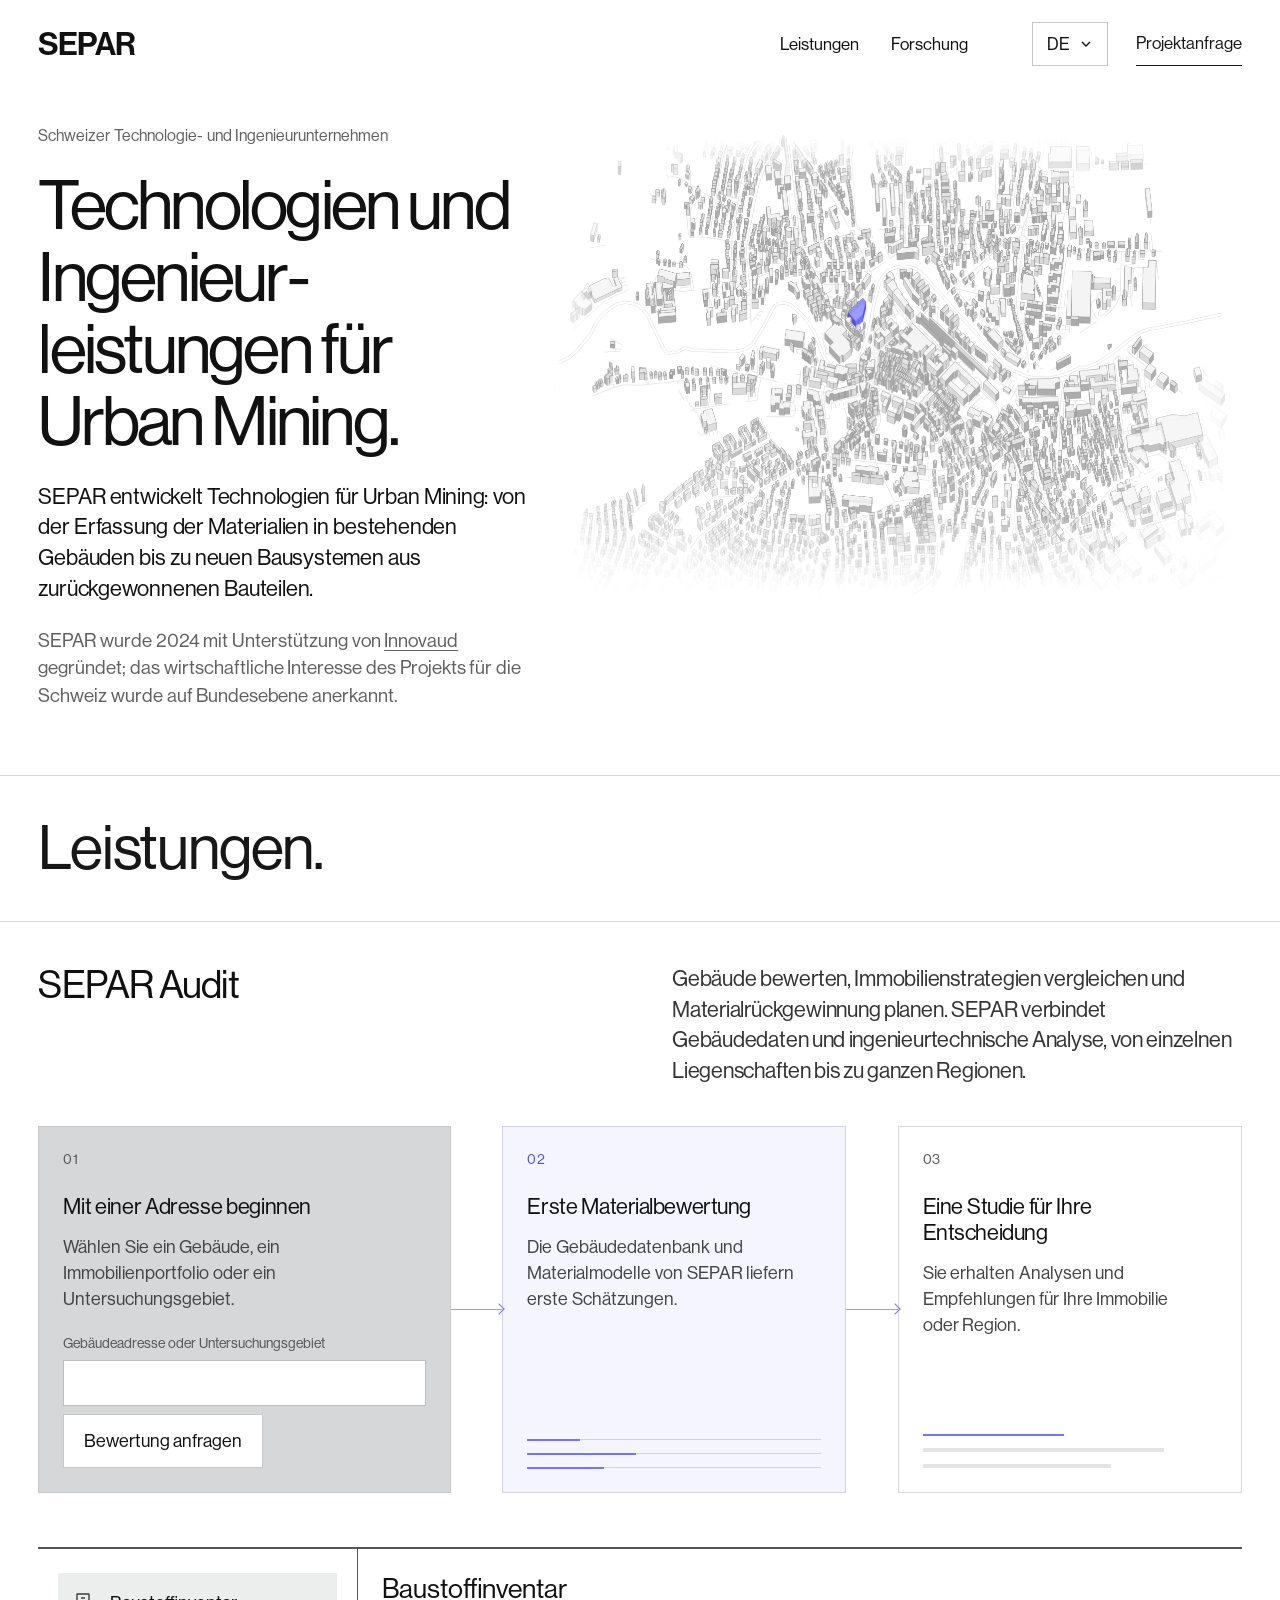
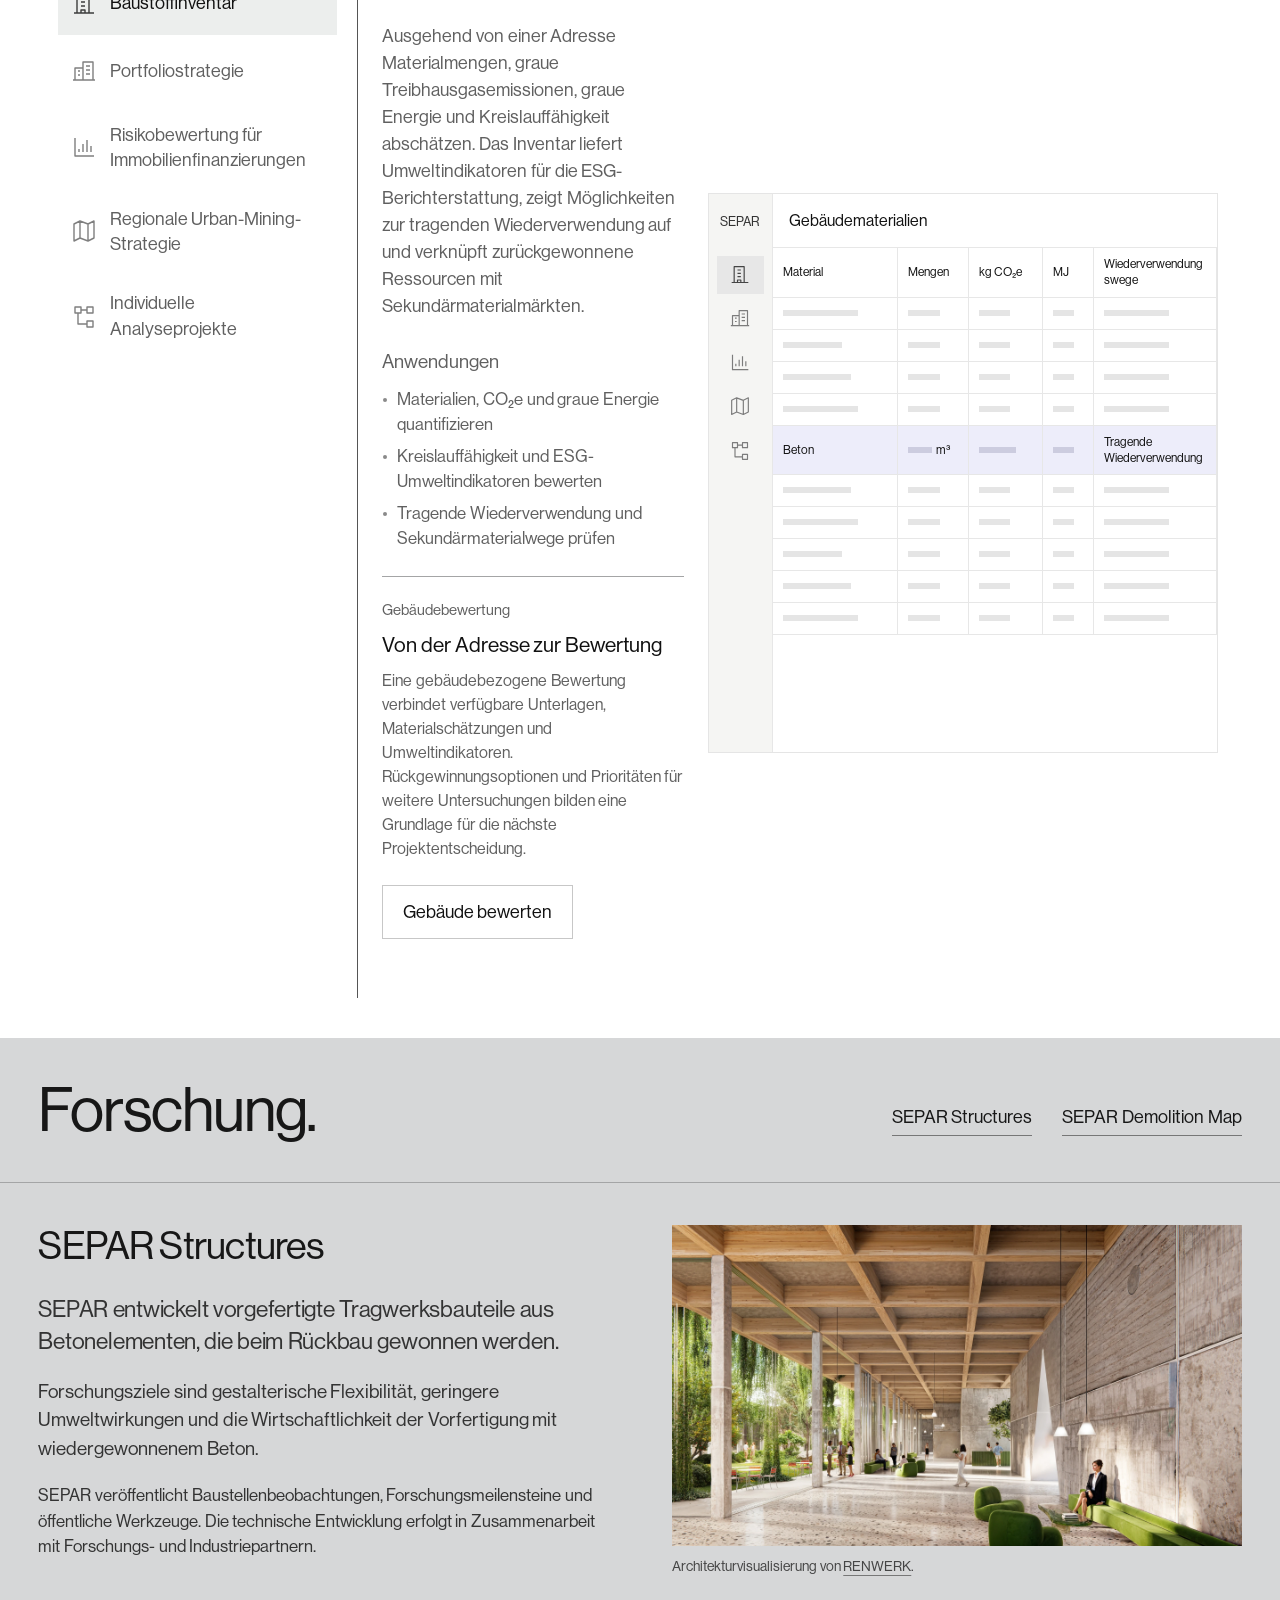
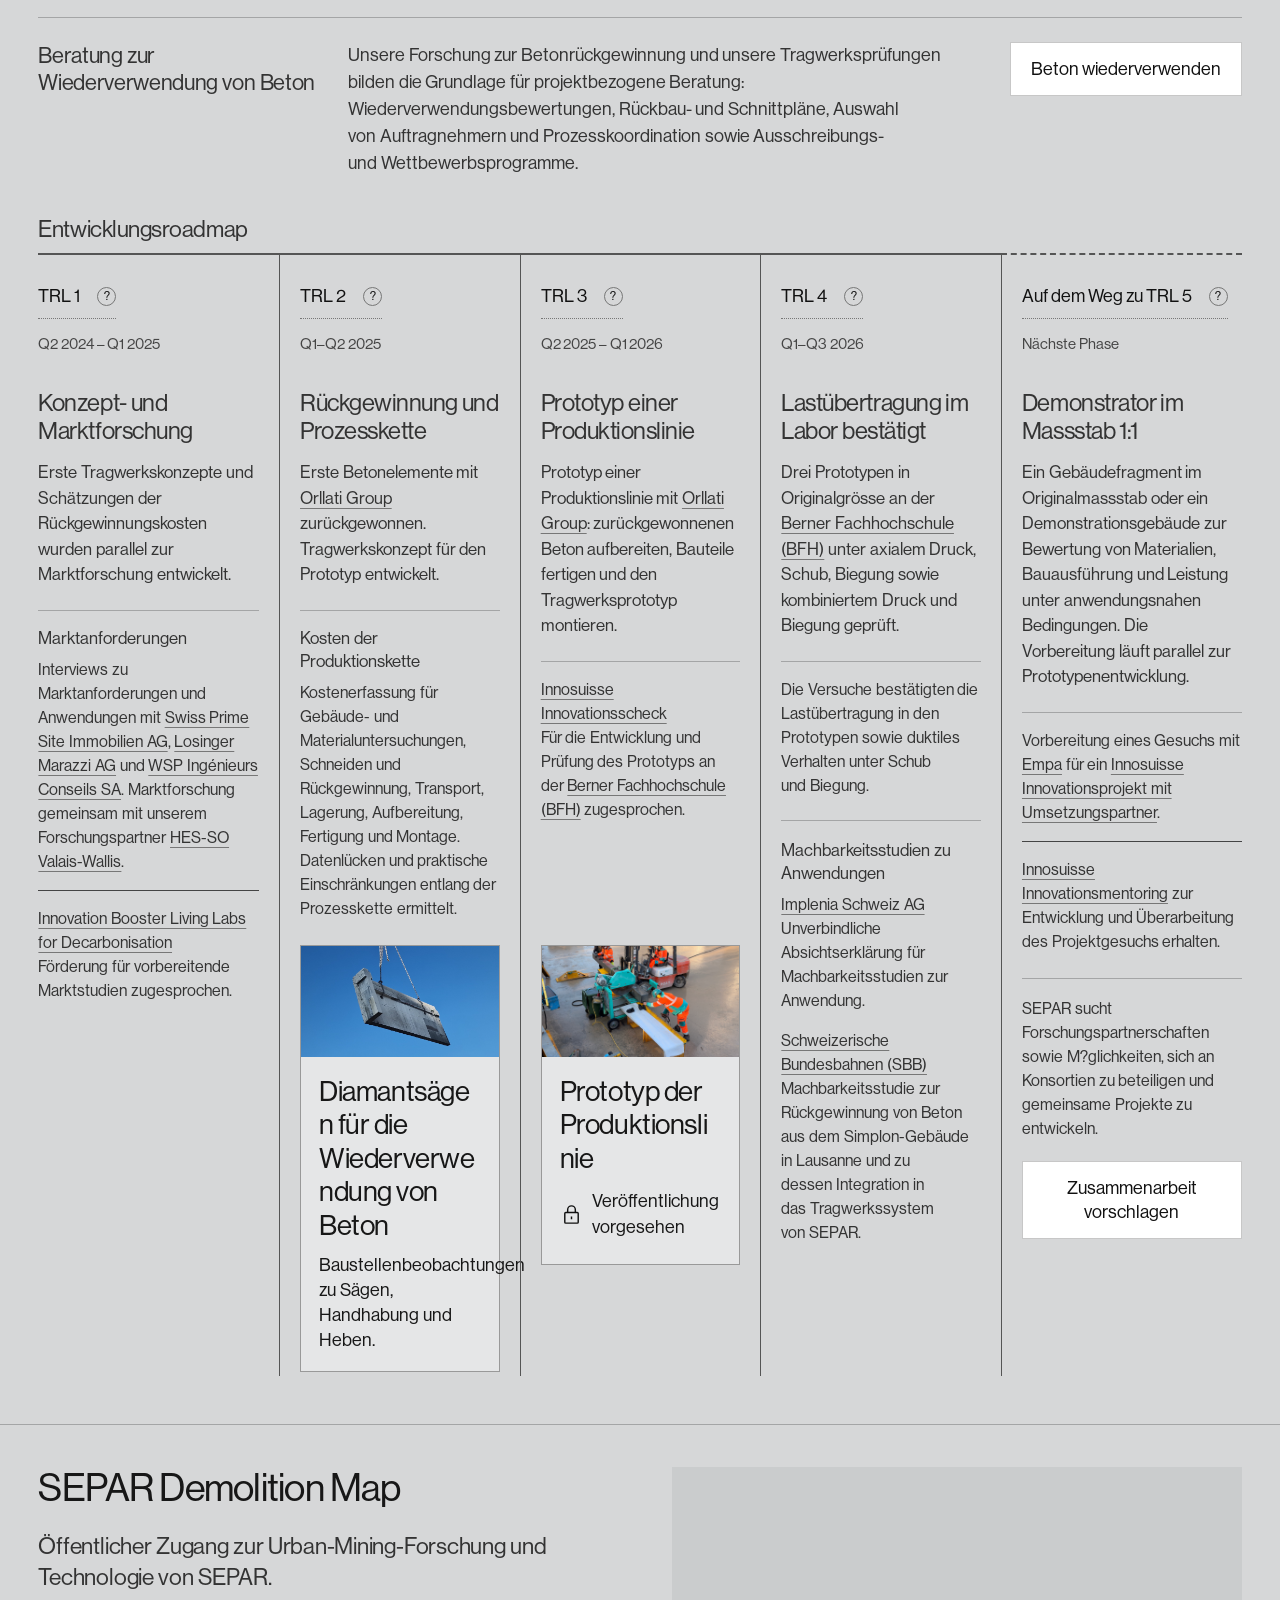
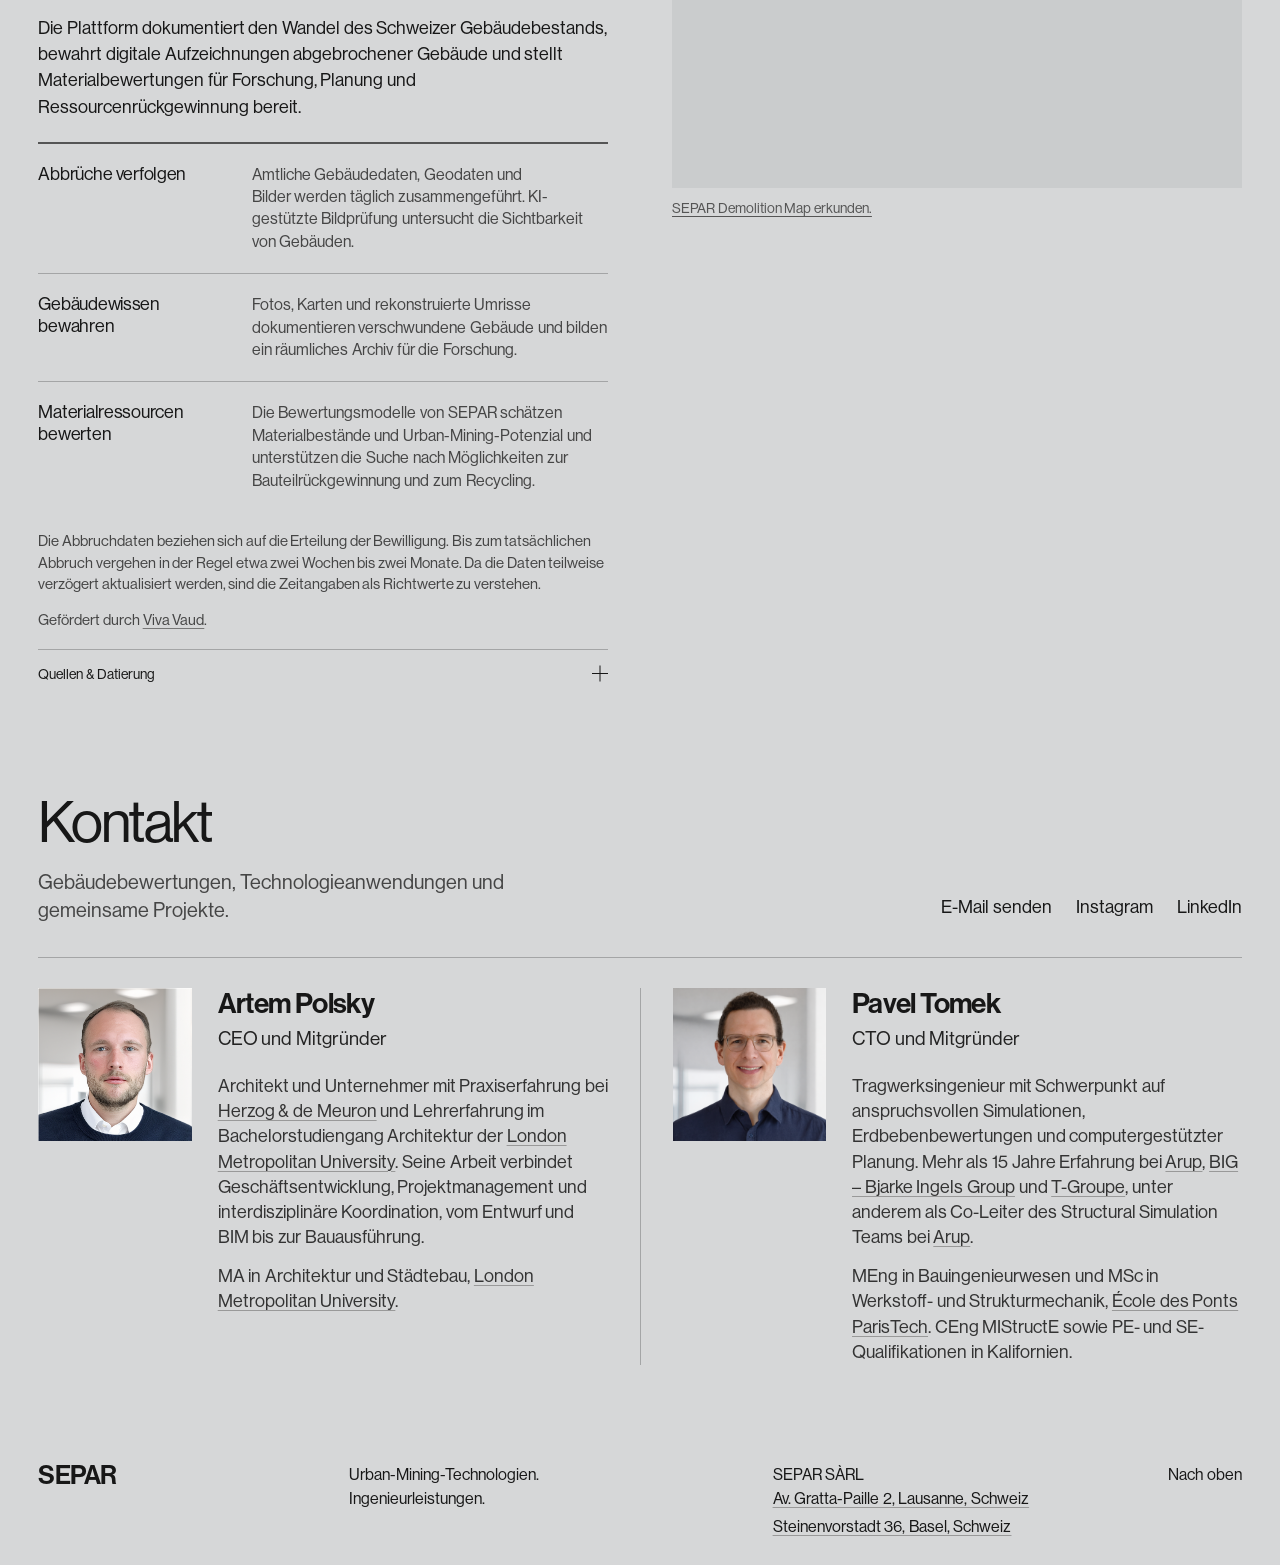
==== commit cbe1deab: "Explain short-lived security filtering of aggregate page counts" ====
--- a/de/index.html
+++ b/de/index.html
@@ -16,7 +16,7 @@
 <script src="/assets/city-state.js?v=20261028-complete-generations" defer=""></script>
 <script src="/assets/city-renewal.js?v=20261028-soft-rays" defer=""></script>
 <script src="/assets/services.js?v=20261029-search1" defer=""></script>
-<script src="/assets/contact-copy.js?v=20261029-admin2" defer=""></script>
+<script src="/assets/contact-copy.js?v=traffic-20261030-20261029-admin2" defer=""></script>
     <script src="/assets/search-runtime.js?v=20261029-search1" defer=""></script><script src="/app.js?v=20261029-search1" defer=""></script>
     <script src="/assets/contact-forms.js?v=20261029-admin1" defer=""></script>
     <script src="/assets/map-embed.js" defer=""></script>
@@ -33,7 +33,7 @@
   <link rel="stylesheet" href="/assets/reference-links.css?v=20261028-1">
 <link rel="stylesheet" href="/assets/contact-forms.css?v=20261028-forms-1">
 <script src="/assets/site-metrics.js?v=20261029-search1" defer=""></script>
-<meta property="og:url" content="https://separ.ch/de/"><meta property="og:locale" content="de_CH"><meta property="og:site_name" content="SEPAR"><meta property="og:image" content="https://separ.ch/assets/river-city.webp"><meta property="og:image:alt" content="Ein animiertes dreidimensionales Quartier. Gebäude werden zurückgebaut, violette Materialströme erreichen freie Grundstücke, und neue Gebäude entstehen und werden grau."><meta name="twitter:card" content="summary_large_image"><meta name="twitter:title" content="SEPAR — Urban Mining, Materialbewertung und Betonwiederverwendung"><meta name="twitter:description" content="Gebäudematerialinventare, Portfolio- und Kreditrisikobewertungen, territoriale Urban-Mining-Strategien und Forschung zur Betonwiederverwendung. SEPAR, Schweiz."><meta name="twitter:image" content="https://separ.ch/assets/river-city.webp"><meta name="robots" content="index, follow, max-image-preview:large"><link rel="canonical" href="https://separ.ch/de/"><link rel="alternate" hreflang="en" href="https://separ.ch/"><link rel="alternate" hreflang="de" href="https://separ.ch/de/"><link rel="alternate" hreflang="fr" href="https://separ.ch/fr/"><link rel="alternate" hreflang="it" href="https://separ.ch/it/"><link rel="alternate" hreflang="x-default" href="https://separ.ch/"><script id="separ-schema" type="application/ld+json">{"@context":"https://schema.org","@graph":[{"@type":"Organization","@id":"https://separ.ch/#organization","name":"SEPAR","url":"https://separ.ch/","email":"separ@separ.ch","foundingDate":"2024","address":[{"@type":"PostalAddress","streetAddress":"Av. Gratta-Paille 2","addressLocality":"Lausanne","addressCountry":"CH"},{"@type":"PostalAddress","streetAddress":"Steinenvorstadt 36","addressLocality":"Basel","addressCountry":"CH"}],"sameAs":["https://www.instagram.com/demolition.ch/","https://www.linkedin.com/company/separch/"]},{"@type":"WebSite","@id":"https://separ.ch/#website","url":"https://separ.ch/","name":"SEPAR","publisher":{"@id":"https://separ.ch/#organization"},"inLanguage":["en","de","fr","it"]},{"@type":"WebPage","@id":"https://separ.ch/de/#page","url":"https://separ.ch/de/","name":"SEPAR — Urban Mining, Materialbewertung und Betonwiederverwendung","description":"Gebäudematerialinventare, Portfolio- und Kreditrisikobewertungen, territoriale Urban-Mining-Strategien und Forschung zur Betonwiederverwendung. SEPAR, Schweiz.","inLanguage":"de","isPartOf":{"@id":"https://separ.ch/#website"},"about":{"@id":"https://separ.ch/#organization"}},{"@type":"Service","@id":"https://separ.ch/de/#service-panel-1","name":"Baustoffinventar","description":"Ausgehend von einer Adresse Materialmengen, graue Treibhausgasemissionen, graue Energie und Kreislauffähigkeit abschätzen. Das Inventar liefert Umweltindikatoren für die ESG-Berichterstattung, zeigt Möglichkeiten zur tragenden Wiederverwendung auf und verknüpft zurückgewonnene Ressourcen mit Sekundärmaterialmärkten.","url":"https://separ.ch/de/#service-panel-1","provider":{"@id":"https://separ.ch/#organization"}},{"@type":"Service","@id":"https://separ.ch/de/#service-panel-2","name":"Portfoliostrategie","description":"Finanzielle und ökologische Szenarien für das gesamte Portfolio vergleichen. Untersuchen, wie Erneuerungszeitpunkte, Kosten und Rückgewinnungsmärkte die erwarteten Ausgaben, Rückgewinnungswerte, grauen Emissionen und Energiemengen beeinflussen, um Investitionen und Kreislauffähigkeit zu priorisieren.","url":"https://separ.ch/de/#service-panel-2","provider":{"@id":"https://separ.ch/#organization"}},{"@type":"Service","@id":"https://separ.ch/de/#service-panel-3","name":"Risikobewertung für Immobilienfinanzierungen","description":"Gebäudebezogene Risiken vor einer Finanzierung bewerten. Erneuerungsbedarf, Abbruchrisiko und möglichen Nettoerlös aus der Materialrückgewinnung im Rahmen einer technischen Due Diligence untersuchen.","url":"https://separ.ch/de/#service-panel-3","provider":{"@id":"https://separ.ch/#organization"}},{"@type":"Service","@id":"https://separ.ch/de/#service-panel-4","name":"Regionale Urban-Mining-Strategie","description":"Eine Urban-Mining-Strategie für eine Gemeinde oder Region entwickeln. Materialressourcen und künftige Stoffströme mit Baubedarf, Logistik und Rückgewinnungsinfrastruktur verknüpfen.","url":"https://separ.ch/de/#service-panel-4","provider":{"@id":"https://separ.ch/#organization"}},{"@type":"Service","@id":"https://separ.ch/de/#service-panel-5","name":"Individuelle Analyseprojekte","description":"Sie haben eine Frage zu Gebäuden, Materialien oder Urban Mining, die über die Standardbewertungen hinausgeht? Wir entwickeln eine projektspezifische Studie und verbinden KI-gestützte Datenanalyse, räumliche Modellierung und Ingenieurwissen zu Szenarien und Empfehlungen.","url":"https://separ.ch/de/#service-panel-5","provider":{"@id":"https://separ.ch/#organization"}}]}</script><script id="separ-search-config" type="application/json">{"article":false,"english":{"skip":"Skip to content","navAudit":"Services","navResearch":"Research","language":"Language","enquiryGeneral":"Project enquiry","aboutEyebrow":"Swiss technology and engineering company","aboutTitle":"Technologies and engineering for urban mining.","aboutLead":"SEPAR develops technologies for urban mining, from assessing the materials in existing buildings to creating new construction systems from recovered components.","aboutOrigin":"SEPAR was founded in 2024 with \u003ca href=\"https://www.innovaud.ch/en/\" target=\"_blank\" rel=\"noopener noreferrer\">Innovaud\u003c/a>’s support and federal recognition of its project’s economic interest for Switzerland.","servicesGroup":"Services.","servicesHeading":"SEPAR Audit","servicesIntro":"Assess buildings, compare property strategies and plan material recovery. SEPAR combines building data and engineering analysis, from individual properties to entire territories.","startTitle":"Start with an address","startScope":"Identify a building, property portfolio or study area.","addressLabel":"Property address or study area","enquiryAddress":"Request assessment","engineTitle":"Initial material assessment","engineBody":"SEPAR’s building database and material models provide the initial estimates.","resultTitle":"A study for your decision","resultBody":"Receive analysis and recommendations for your property or territory.","service1Title":"Building material inventory","service2Title":"Portfolio strategy","service3Title":"Lending risk assessment","service4Title":"Territorial urban-mining strategy","service5Title":"Custom analytical projects","service1Body":"From an address, estimate material quantities, embodied greenhouse-gas emissions, embodied energy and circularity. Use the inventory as environmental inputs to ESG reporting, identify structural reuse opportunities and connect recovered resources with secondary-material markets.","normUseHeading":"Applications","normUse11":"Quantify materials, CO₂e and embodied energy","normUse12":"Assess circularity and environmental ESG indicators","normUse13":"Identify structural reuse and secondary-material routes","normCase1":"Building assessment","inventoryExampleTitle":"From address to assessment","case1Compact":"A building-level assessment brings together available records, material estimates and environmental indicators. Recovery options and priorities for further investigation provide a basis for the next project decision.","enquiryInventory":"Assess a building","service2Body":"Compare financial and environmental scenarios across the whole portfolio. Test how renewal timing, costs and recovery-market conditions affect projected expenditure, recovery value, embodied emissions and energy to guide investment and circularity priorities.","normUse21":"Compare portfolio-wide financial and environmental outcomes","normUse22":"Test sensitivity to renewal timing, costs and recovery markets","normUse23":"Prioritise investment and circularity across the portfolio","normCase2":"Material and portfolio study, 2026","case2Compact":"A three-building study covering concrete, steel, timber and glazing estimates, renovation, demolition and selective-disassembly scenarios, and associated material-production and disposal emissions.","enquiryPortfolio":"Assess your portfolio","service3Body":"Assess building-related risks before financing. Examine renewal needs, demolition exposure and potential net material recovery value as part of technical due diligence.","normUse31":"Review renewal expenditure","normUse32":"Assess early-demolition exposure","normUse33":"Examine net recovery value","case3Kind":"Lending assessment study, 2025","case3Compact":"Study of building-related lending risks and material recovery value in the context of financing requirements. The analytical scope covers potential resale proceeds, dismantling, transport and preparation costs.","enquiryLending":"Assess lending exposure","service4Body":"Develop an urban-mining strategy for a municipality or region. Connect material resources and future flows with construction demand, logistics and recovery infrastructure.","normUse41":"Map future material resources","normUse42":"Plan collection and processing capacity","normUse43":"Connect supply with local demand","caseCommission":"Territorial resource study, 2025–2026","case4Compact":"Territorial material-resource study covering 234,775 building records in the Canton of Vaud. The analytical scope includes material-resource maps, geodata and demolition-flow scenarios to 2035.","enquiryTerritory":"Plan an urban-mining study","service5Body":"Bring us a building, material or urban-mining question beyond the standard assessments. We develop a dedicated study, combining AI-assisted data analysis, spatial modelling and engineering expertise to turn complex evidence into scenarios and recommendations.","normUse51":"Develop assessment methods for a specific decision","normUse52":"Evaluate technical, environmental and economic feasibility","normUse53":"Build strategies across sectors and territories","customScopeLabel":"Project development","customScopeTitle":"From your question to a defined scope","customScopeBody":"Together we define the decision, available evidence and expected deliverables, then agree the method, scope and milestones.","enquiryCustom":"Scope a custom project","normVisual1":"Building materials","styleTableMaterial":"Material","pvQuantities":"Quantities","styleTableReuseRoutes":"Reuse routes","depthConcrete":"Concrete","styleStructuralReuse":"Structural reuse","stylePortfolioTitle":"Portfolio performance","stylePortfolioCosts":"Costs &amp; recovery value","stylePortfolioCarbonEnergy":"Carbon &amp; energy","stylePortfolioSensitivity":"Scenario sensitivity","normVisual3":"Building risks &amp; recovery value","pvExposure":"Building exposure","depthOrigination":"Origination","depthReview":"Refinancing / review","depthMaturity":"Maturity","normComparison":"Scenario comparison","normLoan":"Lending horizon","pvRecoveryBalance":"Recovery balance","normGross":"Resale proceeds","normCosts":"Recovery costs","normNetValue":"Net recovery value","normFlows":"Material routes","normVisual4":"Territorial urban mining","normResources":"Resources","normProcessing":"Processing","normDemand":"Demand","normHorizon":"Planning to 2035","customPreviewTitle":"Custom assessment","customBriefLabel":"Project brief","customQuestion":"Where is concrete recovery viable?","customDataBuildings":"Buildings","customDataDocuments":"Documents","customDataMarkets":"Markets","customAnalysis":"Scenario analysis","customPriorities":"Priorities","customResult":"Decision brief","researchGroup":"Research.","techTitle":"SEPAR Structures","mapTitle":"SEPAR Demolition Map","techIntro":"SEPAR develops prefabricated structural components from concrete elements recovered during demolition.","valuesAmbition":"Research objectives include design flexibility, reduced environmental impact and the economic feasibility of prefabrication using recovered concrete.","sharingBody":"SEPAR publishes field observations, research milestones and public tools. Technical development is conducted through research and industrial collaborations.","valuesCredit":"Architectural visualisation by \u003ca href=\"https://www.renwerk.com/\" target=\"_blank\" rel=\"noopener noreferrer\">RENWERK\u003c/a>.","researchAdvisoryTitle":"Concrete reuse advisory","researchAdvisoryBody":"Our concrete-recovery research and structural testing inform project-specific advice: reuse assessments, deconstruction and cutting plans, contractor selection and process coordination, and briefs for tenders and design competitions.","enquiryAdvisory":"Discuss concrete reuse","timelineHeading":"Development roadmap","trlIntro":"Technology Readiness Level (TRL) describes technology maturity on a nine-level scale used in European research programmes.","trl1":"TRL 1: basic principles observed. SEPAR’s first stage combined initial studies with market research.","phase1Date":"Q2 2024 – Q1 2025","phase1Title":"Concept and market research","phase1Body":"Initial structural concepts and recovery-cost estimates developed alongside market research.","marketMilestone":"Market requirements","phase2Market":"Interviews on market requirements and applications with \u003ca href=\"https://sps.swiss/en/group/home\" target=\"_blank\" rel=\"noopener noreferrer\">Swiss Prime Site Immobilien AG\u003c/a>, \u003ca href=\"https://www.losinger-marazzi.ch/fr\" target=\"_blank\" rel=\"noopener noreferrer\">Losinger Marazzi AG\u003c/a> and \u003ca href=\"https://www.wsp.com/fr-ch\" target=\"_blank\" rel=\"noopener noreferrer\">WSP Ingénieurs Conseils SA\u003c/a>. Market research conducted with our research partner \u003ca href=\"https://www.hevs.ch/en\" target=\"_blank\" rel=\"noopener noreferrer\">HES-SO Valais-Wallis\u003c/a>.","phase1Support":"\u003ca href=\"https://energylivinglab.com/projects/innovation-booster/\" target=\"_blank\" rel=\"noopener noreferrer\">Innovation Booster Living Labs for Decarbonisation\u003c/a>\u003cbr>Support awarded for preparatory market studies.","trl2":"TRL 2: technology concept formulated. SEPAR developed the structural concept alongside field recovery trials.","phase2Date":"Q1–Q2 2025","phase2Title":"Recovery and supply-chain research","phase2Body":"First concrete elements recovered with \u003ca href=\"https://www.orllati.ch/blog/le-futur-de-la-construction-passepar-le-reemploi-du-beton-1390\" target=\"_blank\" rel=\"noopener noreferrer\">Orllati Group\u003c/a>. Structural concept developed for the prototype.","phase3CostsTitle":"Production-chain costing","phase3Costs":"Cost assessment covering building and material surveys, cutting and recovery, transport, storage, preparation, fabrication and assembly. Data gaps and practical constraints identified along the chain.","articleLink":"Diamond sawing for concrete reuse","articleDate":"Field observations of cutting, handling and lifting.","trl3":"TRL 3: experimental proof of concept. SEPAR built and tested the production sequence through fabrication and prototype assembly.","phase3Date":"Q2 2025 – Q1 2026","phase3Title":"Production-line prototype","phase3Body":"A prototype production line developed with \u003ca href=\"https://www.orllati.ch/blog/le-futur-de-la-construction-passepar-le-reemploi-du-beton-1390\" target=\"_blank\" rel=\"noopener noreferrer\">Orllati Group\u003c/a>: preparing recovered concrete, fabricating components and assembling the structural prototype.","phase3Support":"\u003ca href=\"https://www.innosuisse.admin.ch/en/innovation-cheque\" target=\"_blank\" rel=\"noopener noreferrer\">Innosuisse innovation cheque\u003c/a>\u003cbr>Awarded for prototype engineering and testing at \u003ca href=\"https://www.bfh.ch/de/\" target=\"_blank\" rel=\"noopener noreferrer\">Berner Fachhochschule (BFH)\u003c/a>.","prototypeTitle":"Production-line prototype","prototypeStatus":"Publication forthcoming","prototypeRelease":"Available after completion of TRL 5–6.","trl4":"TRL 4: technology validated in the laboratory. SEPAR’s assessment concerns the tested prototype and its experimental scope.","phase4Date":"Q1–Q3 2026","phase4Title":"Load transfer validated in the laboratory","phase4Body":"Three full-scale prototypes tested at \u003ca href=\"https://www.bfh.ch/en/\" target=\"_blank\" rel=\"noopener noreferrer\">Berner Fachhochschule (BFH)\u003c/a> under axial compression, shear, bending and combined compression and bending.","labResult":"The tests confirmed load transfer in the prototypes, with ductile behaviour in shear and bending.","pilotMilestone":"Application feasibility studies","phase4Pilot":"\u003ca href=\"https://implenia.com/en/\" target=\"_blank\" rel=\"noopener noreferrer\">Implenia Schweiz AG\u003c/a>\u003cbr>Non-binding letter of intent for application feasibility studies.","lausanneStudy":"\u003ca href=\"https://company.sbb.ch/en/company/about-us.html\" target=\"_blank\" rel=\"noopener noreferrer\">Swiss Federal Railways (SBB)\u003c/a>\u003cbr>Feasibility assessment of concrete recovery from the Simplon building, Lausanne, and integration into SEPAR’s structural system.","towardsTrl5":"Towards TRL 5","trl5":"TRL 5: technology validated in a relevant environment. This is the next target; the demonstrator is planned.","pilotStage":"Next stage","pilotTitle":"Full-scale demonstrator","pilotBody":"A full-scale building fragment or demonstration building to assess materials, construction and performance in a relevant environment. Preparation runs alongside prototype development.","phase5Application":"Preparing an application with \u003ca href=\"https://www.empa.ch/web/empa\" target=\"_blank\" rel=\"noopener noreferrer\">Empa\u003c/a> for an \u003ca href=\"https://www.innosuisse.admin.ch/en/innovation-project-with-implementation-partner\" target=\"_blank\" rel=\"noopener noreferrer\">Innosuisse innovation project with implementation partner\u003c/a>.","phase5Mentoring":"\u003ca href=\"https://www.innosuisse.admin.ch/en/innovation-mentoring\" target=\"_blank\" rel=\"noopener noreferrer\">Innosuisse innovation mentoring\u003c/a> received to develop and refine the project application.","pilotAsk":"SEPAR seeks research partnerships and opportunities to join consortia and develop joint projects.","enquiryResearch":"Propose a collaboration","mapPublicLead":"Public access to SEPAR’s urban-mining research and technology.","mapPurpose":"The platform documents Switzerland’s changing building stock, preserves digital records of demolished buildings and makes material assessments available for research, planning and resource recovery.","mapDailyTitle":"Monitor demolition","mapDailyBody":"Official building records, geodata and imagery are brought together in a daily update. AI-assisted image review checks building visibility.","mapDataTitle":"Preserve building knowledge","mapDataBody":"Photographs, maps and reconstructed outlines retain evidence of buildings that have disappeared, forming a spatial archive for research.","mapModelTitle":"Assess material resources","mapModelBody":"SEPAR’s assessment engine estimates material stocks and urban-mining potential, helping identify opportunities for component recovery and recycling.","mapWindowBody":"Demolition dates refer to permit issuance, typically leaving around two weeks to two months before actual demolition, while delayed data updates make the timing indicative.","mapSupportBody":"Supported through \u003ca href=\"https://www.viva-vaud.ch/fr/\" target=\"_blank\" rel=\"noopener noreferrer\">Viva Vaud\u003c/a>.","mapSourcesTitle":"Sources &amp; dates","mapSourcesBody":"\u003ca href=\"https://www.bfs.admin.ch/bfs/en/home/registers/federal-register-buildings-dwellings.html\" target=\"_blank\" rel=\"noopener noreferrer\">Federal Register of Buildings and Dwellings (RBD / GWR)\u003c/a>; \u003ca href=\"https://www.swisstopo.admin.ch/\" target=\"_blank\" rel=\"noopener noreferrer\">swisstopo\u003c/a> / \u003ca href=\"https://www.geo.admin.ch/\" target=\"_blank\" rel=\"noopener noreferrer\">geo.admin.ch\u003c/a>; \u003ca href=\"https://www.bfe.admin.ch/en/solar-facade\" target=\"_blank\" rel=\"noopener noreferrer\">Swiss Federal Office of Energy (SFOE) solar facade data\u003c/a>; \u003ca href=\"https://www.openstreetmap.org/copyright\" target=\"_blank\" rel=\"noopener noreferrer\">OpenStreetMap contributors\u003c/a>; \u003ca href=\"https://www.arcgis.com/home/item.html?id=10df2279f9684e4a9f6a7f08febac2a9\" target=\"_blank\" rel=\"noopener noreferrer\">Esri World Imagery\u003c/a>; \u003ca href=\"https://www.google.com/maps/\" target=\"_blank\" rel=\"noopener noreferrer\">Google Maps\u003c/a> / \u003ca href=\"https://www.google.com/streetview/\" target=\"_blank\" rel=\"noopener noreferrer\">Street View\u003c/a>; \u003ca href=\"https://separ.ch/\" target=\"_blank\" rel=\"noopener noreferrer\">SEPAR monitoring and analysis\u003c/a>.","mapDatesBody":"Historical records are interpreted according to their source and registered demolition year. Daily additions reflect newly detected register entries. Permit dates, register updates and actual demolition dates can differ.","mapVisitCaption":"Explore SEPAR Demolition Map.","teamHeading":"Contact us","contactBody":"Building assessments, technology applications and project collaboration.","emailUs":"Email us","artemRole":"CEO and co-founder","artemBio":"Architect and entrepreneur with applied experience at \u003ca href=\"https://www.herzogdemeuron.com/\" target=\"_blank\" rel=\"noopener noreferrer\">Herzog &amp; de Meuron\u003c/a> and teaching experience on \u003ca href=\"https://www.londonmet.ac.uk/\" target=\"_blank\" rel=\"noopener noreferrer\">London Metropolitan University\u003c/a>’s undergraduate architecture programme. His work combines business development, project management and multidisciplinary coordination, from design and BIM to construction delivery.","artemEducation":"MA in Architecture and Urbanism, \u003ca href=\"https://www.londonmet.ac.uk/\" target=\"_blank\" rel=\"noopener noreferrer\">London Metropolitan University\u003c/a>.","pavelRole":"CTO and co-founder","pavelBio":"Structural engineer specialising in advanced simulation, seismic assessment and computational design. More than 15 years of experience at \u003ca href=\"https://www.arup.com/\" target=\"_blank\" rel=\"noopener noreferrer\">Arup\u003c/a>, \u003ca href=\"https://big.dk/\" target=\"_blank\" rel=\"noopener noreferrer\">BIG – Bjarke Ingels Group\u003c/a> and \u003ca href=\"https://t-groupe.ch/\" target=\"_blank\" rel=\"noopener noreferrer\">T-Groupe\u003c/a>, including co-leadership of \u003ca href=\"https://www.arup.com/\" target=\"_blank\" rel=\"noopener noreferrer\">Arup\u003c/a>’s Structural Simulation team.","pavelEducation":"MEng in Civil Engineering and MSc in Mechanics of Materials and Structures, \u003ca href=\"https://ecoledesponts.fr/\" target=\"_blank\" rel=\"noopener noreferrer\">École des Ponts ParisTech\u003c/a>. CEng MIStructE; PE and SE qualifications in California.","footerTag":"Urban-mining technologies.\u003cbr>Engineering services.","officeLausanne":"Av. Gratta-Paille 2, Lausanne, Switzerland","officeBasel":"Steinenvorstadt 36, Basel, Switzerland","backTop":"Back to top","enquiryTopic":"Your enquiry","enquiryName":"Name (optional)","enquiryEmail":"Email","enquiryPhone":"Phone (optional)","enquiryOrganisation":"Organisation (optional)","enquiryPrivacy":"SEPAR uses your details to respond to this enquiry.","enquiryPrivacyLink":"Privacy information","enquirySend":"Send enquiry","enquirySuccess":"Thank you. Your enquiry has been sent to SEPAR. We will reply using the contact details you provided.","enquiryDone":"Close","privacy":"Privacy &amp; site information","privacyBody":"SEPAR measures daily totals of page views and selected actions, with broad source, country and device categories. Analytics uses no cookies, visitor identifiers or individual browsing histories; it respects Do Not Track and Global Privacy Control. Your language choice is saved in your browser. Cloudflare processes requests and protects the site. IP addresses and request history are kept separately for security, without automatic expiry; they are not linked to enquiries or visitor analytics. Enquiry forms securely store your contact details, message and project context in SEPAR’s Cloudflare database and notify our email inbox. SEPAR uses this correspondence to respond and manage your project. Administrator sign-in uses essential authentication cookies. Staff browsers may also retain a constant preference cookie that excludes their activity from statistics. \u003ca href=\"https://www.cloudflare.com/privacypolicy/\" target=\"_blank\" rel=\"noopener noreferrer\">Cloudflare privacy policy\u003c/a>.","citySources":"City model: \u003ca href=\"https://www.openstreetmap.org/copyright\" target=\"_blank\" rel=\"noopener noreferrer\">© OpenStreetMap contributors\u003c/a>. Building footprints and river alignment from Frauenfeld. Schematic heights and roof forms; illustrative redevelopment and material-transfer scenarios.","serviceImageInfo":"Services illustrations use fictional buildings and schematic analytical graphics. The neighbourhood image is AI-generated. These illustrations explain the assessment process.","mapEmbedInfo":"On larger screens, the embedded SEPAR Demolition Map loads when its section comes into view. The map and its imagery providers process requests under their own privacy terms. On mobile, a local image links to the platform.","privacyContact":"For questions about your data, use the enquiry form or the Email us link at the bottom of the page.","heroAlt":"An animated three-dimensional neighbourhood. Buildings are dismantled, violet material flows reach empty sites, and new buildings rise and become grey.","valuesAlt":"Architectural visualisation of a lobby combining reclaimed concrete elements, timber and planting","articlePreviewAlt":"A recovered concrete wall panel suspended against a blue sky","prototypeAlt":"The prototype production line processing a recovered concrete beam","mapMobileAlt":"Open SEPAR Demolition Map","navLabel":"Main navigation","openMenu":"Open menu","mobileNav":"Mobile navigation","cityAlt":"An animated three-dimensional neighbourhood. Buildings are dismantled, violet material flows reach empty sites, and new buildings rise and become grey.","servicesLabel":"Our services","scene1Alt":"Material inventory with quantities, embodied emissions in kg CO₂e, embodied energy in MJ and reuse routes. Structural reuse is selected; secondary values are abstracted.","scene2Alt":"Portfolio overview with three building groups, map locations and fields for costs and recovery value, carbon and energy, and scenario sensitivity.","scene3Alt":"Lending analysis preview organised as an origination-to-maturity schedule, scenario chart and recovery balance; secondary values are abstract.","scene4Alt":"Territorial urban-mining spatial analysis showing classified resource, processing and demand zones, connecting routes and a planning layer to 2035.","scene5Alt":"Custom study workspace: a project brief about concrete recovery, building records, project documents and market data feed a spatial scenario comparison and a decision brief.","close":"Close","copied":"Email address copied.","copyFailed":"Please select and copy: separ@separ.ch","closeMenu":"Close menu","pageTitle":"SEPAR — Urban mining, material assessments and concrete reuse","metaDescription":"Building material inventories, portfolio and lending-risk assessments, territorial urban-mining strategies and concrete reuse research. SEPAR, Switzerland."},"pages":{"en":{"title":"SEPAR — Urban mining, material assessments and concrete reuse","description":"Building material inventories, portfolio and lending-risk assessments, territorial urban-mining strategies and concrete reuse research. SEPAR, Switzerland.","url":"https://separ.ch/","locale":"en_GB","schema":{"@context":"https://schema.org","@graph":[{"@type":"Organization","@id":"https://separ.ch/#organization","name":"SEPAR","url":"https://separ.ch/","email":"separ@separ.ch","foundingDate":"2024","address":[{"@type":"PostalAddress","streetAddress":"Av. Gratta-Paille 2","addressLocality":"Lausanne","addressCountry":"CH"},{"@type":"PostalAddress","streetAddress":"Steinenvorstadt 36","addressLocality":"Basel","addressCountry":"CH"}],"sameAs":["https://www.instagram.com/demolition.ch/","https://www.linkedin.com/company/separch/"]},{"@type":"WebSite","@id":"https://separ.ch/#website","url":"https://separ.ch/","name":"SEPAR","publisher":{"@id":"https://separ.ch/#organization"},"inLanguage":["en","de","fr","it"]},{"@type":"WebPage","@id":"https://separ.ch/#page","url":"https://separ.ch/","name":"SEPAR — Urban mining, material assessments and concrete reuse","description":"Building material inventories, portfolio and lending-risk assessments, territorial urban-mining strategies and concrete reuse research. SEPAR, Switzerland.","inLanguage":"en","isPartOf":{"@id":"https://separ.ch/#website"},"about":{"@id":"https://separ.ch/#organization"}},{"@type":"Service","@id":"https://separ.ch/#service-panel-1","name":"Building material inventory","description":"From an address, estimate material quantities, embodied greenhouse-gas emissions, embodied energy and circularity. Use the inventory as environmental inputs to ESG reporting, identify structural reuse opportunities and connect recovered resources with secondary-material markets.","url":"https://separ.ch/#service-panel-1","provider":{"@id":"https://separ.ch/#organization"}},{"@type":"Service","@id":"https://separ.ch/#service-panel-2","name":"Portfolio strategy","description":"Compare financial and environmental scenarios across the whole portfolio. Test how renewal timing, costs and recovery-market conditions affect projected expenditure, recovery value, embodied emissions and energy to guide investment and circularity priorities.","url":"https://separ.ch/#service-panel-2","provider":{"@id":"https://separ.ch/#organization"}},{"@type":"Service","@id":"https://separ.ch/#service-panel-3","name":"Lending risk assessment","description":"Assess building-related risks before financing. Examine renewal needs, demolition exposure and potential net material recovery value as part of technical due diligence.","url":"https://separ.ch/#service-panel-3","provider":{"@id":"https://separ.ch/#organization"}},{"@type":"Service","@id":"https://separ.ch/#service-panel-4","name":"Territorial urban-mining strategy","description":"Develop an urban-mining strategy for a municipality or region. Connect material resources and future flows with construction demand, logistics and recovery infrastructure.","url":"https://separ.ch/#service-panel-4","provider":{"@id":"https://separ.ch/#organization"}},{"@type":"Service","@id":"https://separ.ch/#service-panel-5","name":"Custom analytical projects","description":"Bring us a building, material or urban-mining question beyond the standard assessments. We develop a dedicated study, combining AI-assisted data analysis, spatial modelling and engineering expertise to turn complex evidence into scenarios and recommendations.","url":"https://separ.ch/#service-panel-5","provider":{"@id":"https://separ.ch/#organization"}}]}},"de":{"title":"SEPAR — Urban Mining, Materialbewertung und Betonwiederverwendung","description":"Gebäudematerialinventare, Portfolio- und Kreditrisikobewertungen, territoriale Urban-Mining-Strategien und Forschung zur Betonwiederverwendung. SEPAR, Schweiz.","url":"https://separ.ch/de/","locale":"de_CH","schema":{"@context":"https://schema.org","@graph":[{"@type":"Organization","@id":"https://separ.ch/#organization","name":"SEPAR","url":"https://separ.ch/","email":"separ@separ.ch","foundingDate":"2024","address":[{"@type":"PostalAddress","streetAddress":"Av. Gratta-Paille 2","addressLocality":"Lausanne","addressCountry":"CH"},{"@type":"PostalAddress","streetAddress":"Steinenvorstadt 36","addressLocality":"Basel","addressCountry":"CH"}],"sameAs":["https://www.instagram.com/demolition.ch/","https://www.linkedin.com/company/separch/"]},{"@type":"WebSite","@id":"https://separ.ch/#website","url":"https://separ.ch/","name":"SEPAR","publisher":{"@id":"https://separ.ch/#organization"},"inLanguage":["en","de","fr","it"]},{"@type":"WebPage","@id":"https://separ.ch/de/#page","url":"https://separ.ch/de/","name":"SEPAR — Urban Mining, Materialbewertung und Betonwiederverwendung","description":"Gebäudematerialinventare, Portfolio- und Kreditrisikobewertungen, territoriale Urban-Mining-Strategien und Forschung zur Betonwiederverwendung. SEPAR, Schweiz.","inLanguage":"de","isPartOf":{"@id":"https://separ.ch/#website"},"about":{"@id":"https://separ.ch/#organization"}},{"@type":"Service","@id":"https://separ.ch/de/#service-panel-1","name":"Baustoffinventar","description":"Ausgehend von einer Adresse Materialmengen, graue Treibhausgasemissionen, graue Energie und Kreislauffähigkeit abschätzen. Das Inventar liefert Umweltindikatoren für die ESG-Berichterstattung, zeigt Möglichkeiten zur tragenden Wiederverwendung auf und verknüpft zurückgewonnene Ressourcen mit Sekundärmaterialmärkten.","url":"https://separ.ch/de/#service-panel-1","provider":{"@id":"https://separ.ch/#organization"}},{"@type":"Service","@id":"https://separ.ch/de/#service-panel-2","name":"Portfoliostrategie","description":"Finanzielle und ökologische Szenarien für das gesamte Portfolio vergleichen. Untersuchen, wie Erneuerungszeitpunkte, Kosten und Rückgewinnungsmärkte die erwarteten Ausgaben, Rückgewinnungswerte, grauen Emissionen und Energiemengen beeinflussen, um Investitionen und Kreislauffähigkeit zu priorisieren.","url":"https://separ.ch/de/#service-panel-2","provider":{"@id":"https://separ.ch/#organization"}},{"@type":"Service","@id":"https://separ.ch/de/#service-panel-3","name":"Risikobewertung für Immobilienfinanzierungen","description":"Gebäudebezogene Risiken vor einer Finanzierung bewerten. Erneuerungsbedarf, Abbruchrisiko und möglichen Nettoerlös aus der Materialrückgewinnung im Rahmen einer technischen Due Diligence untersuchen.","url":"https://separ.ch/de/#service-panel-3","provider":{"@id":"https://separ.ch/#organization"}},{"@type":"Service","@id":"https://separ.ch/de/#service-panel-4","name":"Regionale Urban-Mining-Strategie","description":"Eine Urban-Mining-Strategie für eine Gemeinde oder Region entwickeln. Materialressourcen und künftige Stoffströme mit Baubedarf, Logistik und Rückgewinnungsinfrastruktur verknüpfen.","url":"https://separ.ch/de/#service-panel-4","provider":{"@id":"https://separ.ch/#organization"}},{"@type":"Service","@id":"https://separ.ch/de/#service-panel-5","name":"Individuelle Analyseprojekte","description":"Sie haben eine Frage zu Gebäuden, Materialien oder Urban Mining, die über die Standardbewertungen hinausgeht? Wir entwickeln eine projektspezifische Studie und verbinden KI-gestützte Datenanalyse, räumliche Modellierung und Ingenieurwissen zu Szenarien und Empfehlungen.","url":"https://separ.ch/de/#service-panel-5","provider":{"@id":"https://separ.ch/#organization"}}]}},"fr":{"title":"SEPAR — Urban mining, évaluation des matériaux et réemploi du béton","description":"Inventaires de matériaux, analyses de portefeuille et de risque de crédit, stratégies territoriales d’urban mining et recherche sur le réemploi du béton. SEPAR, Suisse.","url":"https://separ.ch/fr/","locale":"fr_CH","schema":{"@context":"https://schema.org","@graph":[{"@type":"Organization","@id":"https://separ.ch/#organization","name":"SEPAR","url":"https://separ.ch/","email":"separ@separ.ch","foundingDate":"2024","address":[{"@type":"PostalAddress","streetAddress":"Av. Gratta-Paille 2","addressLocality":"Lausanne","addressCountry":"CH"},{"@type":"PostalAddress","streetAddress":"Steinenvorstadt 36","addressLocality":"Basel","addressCountry":"CH"}],"sameAs":["https://www.instagram.com/demolition.ch/","https://www.linkedin.com/company/separch/"]},{"@type":"WebSite","@id":"https://separ.ch/#website","url":"https://separ.ch/","name":"SEPAR","publisher":{"@id":"https://separ.ch/#organization"},"inLanguage":["en","de","fr","it"]},{"@type":"WebPage","@id":"https://separ.ch/fr/#page","url":"https://separ.ch/fr/","name":"SEPAR — Urban mining, évaluation des matériaux et réemploi du béton","description":"Inventaires de matériaux, analyses de portefeuille et de risque de crédit, stratégies territoriales d’urban mining et recherche sur le réemploi du béton. SEPAR, Suisse.","inLanguage":"fr","isPartOf":{"@id":"https://separ.ch/#website"},"about":{"@id":"https://separ.ch/#organization"}},{"@type":"Service","@id":"https://separ.ch/fr/#service-panel-1","name":"Inventaire des matériaux du bâtiment","description":"À partir d’une adresse, estimer quantités de matériaux, émissions de gaz à effet de serre incorporées, énergie grise et circularité. L’inventaire fournit les données environnementales du reporting ESG, identifie les possibilités de réemploi structurel et relie les ressources récupérées aux marchés des matériaux secondaires.","url":"https://separ.ch/fr/#service-panel-1","provider":{"@id":"https://separ.ch/#organization"}},{"@type":"Service","@id":"https://separ.ch/fr/#service-panel-2","name":"Stratégie de portefeuille","description":"Comparer les scénarios financiers et environnementaux du portefeuille entier. Tester l’effet du calendrier de renouvellement, des coûts et des marchés de récupération sur les dépenses projetées, la valeur de récupération, les émissions incorporées et l’énergie pour orienter les priorités d’investissement et de circularité.","url":"https://separ.ch/fr/#service-panel-2","provider":{"@id":"https://separ.ch/#organization"}},{"@type":"Service","@id":"https://separ.ch/fr/#service-panel-3","name":"Évaluation des risques de financement immobilier","description":"Évaluer les risques liés au bâtiment avant son financement. Examiner les besoins de renouvellement, l’exposition à la démolition et la valeur nette de récupération dans le cadre d’une diligence technique.","url":"https://separ.ch/fr/#service-panel-3","provider":{"@id":"https://separ.ch/#organization"}},{"@type":"Service","@id":"https://separ.ch/fr/#service-panel-4","name":"Stratégie territoriale d’urban mining","description":"Développer une stratégie d’urban mining pour une commune ou une région. Relier ressources matérielles et flux futurs à la demande de construction, à la logistique et aux infrastructures de récupération.","url":"https://separ.ch/fr/#service-panel-4","provider":{"@id":"https://separ.ch/#organization"}},{"@type":"Service","@id":"https://separ.ch/fr/#service-panel-5","name":"Projets d’analyse sur mesure","description":"Confiez-nous une question sur les bâtiments, les matériaux ou les mines urbaines qui dépasse les évaluations courantes. Nous développons une étude dédiée, associant analyse de données assistée par l’IA, modélisation spatiale et expertise en ingénierie pour produire des scénarios et des recommandations.","url":"https://separ.ch/fr/#service-panel-5","provider":{"@id":"https://separ.ch/#organization"}}]}},"it":{"title":"SEPAR — Urban mining, valutazione dei materiali e riuso del calcestruzzo","description":"Inventari dei materiali, analisi di portafoglio e del rischio di credito, strategie territoriali di urban mining e ricerca sul riuso del calcestruzzo. SEPAR, Svizzera.","url":"https://separ.ch/it/","locale":"it_CH","schema":{"@context":"https://schema.org","@graph":[{"@type":"Organization","@id":"https://separ.ch/#organization","name":"SEPAR","url":"https://separ.ch/","email":"separ@separ.ch","foundingDate":"2024","address":[{"@type":"PostalAddress","streetAddress":"Av. Gratta-Paille 2","addressLocality":"Lausanne","addressCountry":"CH"},{"@type":"PostalAddress","streetAddress":"Steinenvorstadt 36","addressLocality":"Basel","addressCountry":"CH"}],"sameAs":["https://www.instagram.com/demolition.ch/","https://www.linkedin.com/company/separch/"]},{"@type":"WebSite","@id":"https://separ.ch/#website","url":"https://separ.ch/","name":"SEPAR","publisher":{"@id":"https://separ.ch/#organization"},"inLanguage":["en","de","fr","it"]},{"@type":"WebPage","@id":"https://separ.ch/it/#page","url":"https://separ.ch/it/","name":"SEPAR — Urban mining, valutazione dei materiali e riuso del calcestruzzo","description":"Inventari dei materiali, analisi di portafoglio e del rischio di credito, strategie territoriali di urban mining e ricerca sul riuso del calcestruzzo. SEPAR, Svizzera.","inLanguage":"it","isPartOf":{"@id":"https://separ.ch/#website"},"about":{"@id":"https://separ.ch/#organization"}},{"@type":"Service","@id":"https://separ.ch/it/#service-panel-1","name":"Inventario dei materiali dell’edificio","description":"Da un indirizzo, stimare quantità di materiali, emissioni incorporate di gas serra, energia incorporata e circolarità. L’inventario fornisce dati ambientali per la rendicontazione ESG, individua opportunità di riuso strutturale e collega le risorse recuperate ai mercati dei materiali secondari.","url":"https://separ.ch/it/#service-panel-1","provider":{"@id":"https://separ.ch/#organization"}},{"@type":"Service","@id":"https://separ.ch/it/#service-panel-2","name":"Strategia di portafoglio","description":"Confrontare scenari finanziari e ambientali dell’intero portafoglio. Verificare come tempi di rinnovo, costi e condizioni dei mercati del recupero influenzino spesa prevista, valore di recupero, emissioni incorporate ed energia, per orientare le priorità d’investimento e di circolarità.","url":"https://separ.ch/it/#service-panel-2","provider":{"@id":"https://separ.ch/#organization"}},{"@type":"Service","@id":"https://separ.ch/it/#service-panel-3","name":"Valutazione dei rischi del credito immobiliare","description":"Valutare i rischi dell’edificio prima del finanziamento. Esaminare esigenze di rinnovo, esposizione alla demolizione e potenziale valore netto dei materiali recuperabili nella due diligence tecnica.","url":"https://separ.ch/it/#service-panel-3","provider":{"@id":"https://separ.ch/#organization"}},{"@type":"Service","@id":"https://separ.ch/it/#service-panel-4","name":"Strategia territoriale di urban mining","description":"Sviluppare una strategia di urban mining per un comune o una regione. Collegare risorse materiali e flussi futuri a domanda edilizia, logistica e infrastrutture di recupero.","url":"https://separ.ch/it/#service-panel-4","provider":{"@id":"https://separ.ch/#organization"}},{"@type":"Service","@id":"https://separ.ch/it/#service-panel-5","name":"Progetti di analisi su misura","description":"Affidateci una questione su edifici, materiali o urban mining che vada oltre le valutazioni standard. Sviluppiamo uno studio dedicato, combinando analisi dei dati assistita dall’IA, modellazione spaziale e competenze ingegneristiche per elaborare scenari e raccomandazioni.","url":"https://separ.ch/it/#service-panel-5","provider":{"@id":"https://separ.ch/#organization"}}]}}}}</script></head>
+<meta property="og:url" content="https://separ.ch/de/"><meta property="og:locale" content="de_CH"><meta property="og:site_name" content="SEPAR"><meta property="og:image" content="https://separ.ch/assets/river-city.webp"><meta property="og:image:alt" content="Ein animiertes dreidimensionales Quartier. Gebäude werden zurückgebaut, violette Materialströme erreichen freie Grundstücke, und neue Gebäude entstehen und werden grau."><meta name="twitter:card" content="summary_large_image"><meta name="twitter:title" content="SEPAR — Urban Mining, Materialbewertung und Betonwiederverwendung"><meta name="twitter:description" content="Gebäudematerialinventare, Portfolio- und Kreditrisikobewertungen, territoriale Urban-Mining-Strategien und Forschung zur Betonwiederverwendung. SEPAR, Schweiz."><meta name="twitter:image" content="https://separ.ch/assets/river-city.webp"><meta name="robots" content="index, follow, max-image-preview:large"><link rel="canonical" href="https://separ.ch/de/"><link rel="alternate" hreflang="en" href="https://separ.ch/"><link rel="alternate" hreflang="de" href="https://separ.ch/de/"><link rel="alternate" hreflang="fr" href="https://separ.ch/fr/"><link rel="alternate" hreflang="it" href="https://separ.ch/it/"><link rel="alternate" hreflang="x-default" href="https://separ.ch/"><script id="separ-schema" type="application/ld+json">{"@context":"https://schema.org","@graph":[{"@type":"Organization","@id":"https://separ.ch/#organization","name":"SEPAR","url":"https://separ.ch/","email":"separ@separ.ch","foundingDate":"2024","address":[{"@type":"PostalAddress","streetAddress":"Av. Gratta-Paille 2","addressLocality":"Lausanne","addressCountry":"CH"},{"@type":"PostalAddress","streetAddress":"Steinenvorstadt 36","addressLocality":"Basel","addressCountry":"CH"}],"sameAs":["https://www.instagram.com/demolition.ch/","https://www.linkedin.com/company/separch/"]},{"@type":"WebSite","@id":"https://separ.ch/#website","url":"https://separ.ch/","name":"SEPAR","publisher":{"@id":"https://separ.ch/#organization"},"inLanguage":["en","de","fr","it"]},{"@type":"WebPage","@id":"https://separ.ch/de/#page","url":"https://separ.ch/de/","name":"SEPAR — Urban Mining, Materialbewertung und Betonwiederverwendung","description":"Gebäudematerialinventare, Portfolio- und Kreditrisikobewertungen, territoriale Urban-Mining-Strategien und Forschung zur Betonwiederverwendung. SEPAR, Schweiz.","inLanguage":"de","isPartOf":{"@id":"https://separ.ch/#website"},"about":{"@id":"https://separ.ch/#organization"}},{"@type":"Service","@id":"https://separ.ch/de/#service-panel-1","name":"Baustoffinventar","description":"Ausgehend von einer Adresse Materialmengen, graue Treibhausgasemissionen, graue Energie und Kreislauffähigkeit abschätzen. Das Inventar liefert Umweltindikatoren für die ESG-Berichterstattung, zeigt Möglichkeiten zur tragenden Wiederverwendung auf und verknüpft zurückgewonnene Ressourcen mit Sekundärmaterialmärkten.","url":"https://separ.ch/de/#service-panel-1","provider":{"@id":"https://separ.ch/#organization"}},{"@type":"Service","@id":"https://separ.ch/de/#service-panel-2","name":"Portfoliostrategie","description":"Finanzielle und ökologische Szenarien für das gesamte Portfolio vergleichen. Untersuchen, wie Erneuerungszeitpunkte, Kosten und Rückgewinnungsmärkte die erwarteten Ausgaben, Rückgewinnungswerte, grauen Emissionen und Energiemengen beeinflussen, um Investitionen und Kreislauffähigkeit zu priorisieren.","url":"https://separ.ch/de/#service-panel-2","provider":{"@id":"https://separ.ch/#organization"}},{"@type":"Service","@id":"https://separ.ch/de/#service-panel-3","name":"Risikobewertung für Immobilienfinanzierungen","description":"Gebäudebezogene Risiken vor einer Finanzierung bewerten. Erneuerungsbedarf, Abbruchrisiko und möglichen Nettoerlös aus der Materialrückgewinnung im Rahmen einer technischen Due Diligence untersuchen.","url":"https://separ.ch/de/#service-panel-3","provider":{"@id":"https://separ.ch/#organization"}},{"@type":"Service","@id":"https://separ.ch/de/#service-panel-4","name":"Regionale Urban-Mining-Strategie","description":"Eine Urban-Mining-Strategie für eine Gemeinde oder Region entwickeln. Materialressourcen und künftige Stoffströme mit Baubedarf, Logistik und Rückgewinnungsinfrastruktur verknüpfen.","url":"https://separ.ch/de/#service-panel-4","provider":{"@id":"https://separ.ch/#organization"}},{"@type":"Service","@id":"https://separ.ch/de/#service-panel-5","name":"Individuelle Analyseprojekte","description":"Sie haben eine Frage zu Gebäuden, Materialien oder Urban Mining, die über die Standardbewertungen hinausgeht? Wir entwickeln eine projektspezifische Studie und verbinden KI-gestützte Datenanalyse, räumliche Modellierung und Ingenieurwissen zu Szenarien und Empfehlungen.","url":"https://separ.ch/de/#service-panel-5","provider":{"@id":"https://separ.ch/#organization"}}]}</script><script id="separ-search-config" type="application/json">{"article":false,"english":{"skip":"Skip to content","navAudit":"Services","navResearch":"Research","language":"Language","enquiryGeneral":"Project enquiry","aboutEyebrow":"Swiss technology and engineering company","aboutTitle":"Technologies and engineering for urban mining.","aboutLead":"SEPAR develops technologies for urban mining, from assessing the materials in existing buildings to creating new construction systems from recovered components.","aboutOrigin":"SEPAR was founded in 2024 with \u003ca href=\"https://www.innovaud.ch/en/\" target=\"_blank\" rel=\"noopener noreferrer\">Innovaud\u003c/a>’s support and federal recognition of its project’s economic interest for Switzerland.","servicesGroup":"Services.","servicesHeading":"SEPAR Audit","servicesIntro":"Assess buildings, compare property strategies and plan material recovery. SEPAR combines building data and engineering analysis, from individual properties to entire territories.","startTitle":"Start with an address","startScope":"Identify a building, property portfolio or study area.","addressLabel":"Property address or study area","enquiryAddress":"Request assessment","engineTitle":"Initial material assessment","engineBody":"SEPAR’s building database and material models provide the initial estimates.","resultTitle":"A study for your decision","resultBody":"Receive analysis and recommendations for your property or territory.","service1Title":"Building material inventory","service2Title":"Portfolio strategy","service3Title":"Lending risk assessment","service4Title":"Territorial urban-mining strategy","service5Title":"Custom analytical projects","service1Body":"From an address, estimate material quantities, embodied greenhouse-gas emissions, embodied energy and circularity. Use the inventory as environmental inputs to ESG reporting, identify structural reuse opportunities and connect recovered resources with secondary-material markets.","normUseHeading":"Applications","normUse11":"Quantify materials, CO₂e and embodied energy","normUse12":"Assess circularity and environmental ESG indicators","normUse13":"Identify structural reuse and secondary-material routes","normCase1":"Building assessment","inventoryExampleTitle":"From address to assessment","case1Compact":"A building-level assessment brings together available records, material estimates and environmental indicators. Recovery options and priorities for further investigation provide a basis for the next project decision.","enquiryInventory":"Assess a building","service2Body":"Compare financial and environmental scenarios across the whole portfolio. Test how renewal timing, costs and recovery-market conditions affect projected expenditure, recovery value, embodied emissions and energy to guide investment and circularity priorities.","normUse21":"Compare portfolio-wide financial and environmental outcomes","normUse22":"Test sensitivity to renewal timing, costs and recovery markets","normUse23":"Prioritise investment and circularity across the portfolio","normCase2":"Material and portfolio study, 2026","case2Compact":"A three-building study covering concrete, steel, timber and glazing estimates, renovation, demolition and selective-disassembly scenarios, and associated material-production and disposal emissions.","enquiryPortfolio":"Assess your portfolio","service3Body":"Assess building-related risks before financing. Examine renewal needs, demolition exposure and potential net material recovery value as part of technical due diligence.","normUse31":"Review renewal expenditure","normUse32":"Assess early-demolition exposure","normUse33":"Examine net recovery value","case3Kind":"Lending assessment study, 2025","case3Compact":"Study of building-related lending risks and material recovery value in the context of financing requirements. The analytical scope covers potential resale proceeds, dismantling, transport and preparation costs.","enquiryLending":"Assess lending exposure","service4Body":"Develop an urban-mining strategy for a municipality or region. Connect material resources and future flows with construction demand, logistics and recovery infrastructure.","normUse41":"Map future material resources","normUse42":"Plan collection and processing capacity","normUse43":"Connect supply with local demand","caseCommission":"Territorial resource study, 2025–2026","case4Compact":"Territorial material-resource study covering 234,775 building records in the Canton of Vaud. The analytical scope includes material-resource maps, geodata and demolition-flow scenarios to 2035.","enquiryTerritory":"Plan an urban-mining study","service5Body":"Bring us a building, material or urban-mining question beyond the standard assessments. We develop a dedicated study, combining AI-assisted data analysis, spatial modelling and engineering expertise to turn complex evidence into scenarios and recommendations.","normUse51":"Develop assessment methods for a specific decision","normUse52":"Evaluate technical, environmental and economic feasibility","normUse53":"Build strategies across sectors and territories","customScopeLabel":"Project development","customScopeTitle":"From your question to a defined scope","customScopeBody":"Together we define the decision, available evidence and expected deliverables, then agree the method, scope and milestones.","enquiryCustom":"Scope a custom project","normVisual1":"Building materials","styleTableMaterial":"Material","pvQuantities":"Quantities","styleTableReuseRoutes":"Reuse routes","depthConcrete":"Concrete","styleStructuralReuse":"Structural reuse","stylePortfolioTitle":"Portfolio performance","stylePortfolioCosts":"Costs &amp; recovery value","stylePortfolioCarbonEnergy":"Carbon &amp; energy","stylePortfolioSensitivity":"Scenario sensitivity","normVisual3":"Building risks &amp; recovery value","pvExposure":"Building exposure","depthOrigination":"Origination","depthReview":"Refinancing / review","depthMaturity":"Maturity","normComparison":"Scenario comparison","normLoan":"Lending horizon","pvRecoveryBalance":"Recovery balance","normGross":"Resale proceeds","normCosts":"Recovery costs","normNetValue":"Net recovery value","normFlows":"Material routes","normVisual4":"Territorial urban mining","normResources":"Resources","normProcessing":"Processing","normDemand":"Demand","normHorizon":"Planning to 2035","customPreviewTitle":"Custom assessment","customBriefLabel":"Project brief","customQuestion":"Where is concrete recovery viable?","customDataBuildings":"Buildings","customDataDocuments":"Documents","customDataMarkets":"Markets","customAnalysis":"Scenario analysis","customPriorities":"Priorities","customResult":"Decision brief","researchGroup":"Research.","techTitle":"SEPAR Structures","mapTitle":"SEPAR Demolition Map","techIntro":"SEPAR develops prefabricated structural components from concrete elements recovered during demolition.","valuesAmbition":"Research objectives include design flexibility, reduced environmental impact and the economic feasibility of prefabrication using recovered concrete.","sharingBody":"SEPAR publishes field observations, research milestones and public tools. Technical development is conducted through research and industrial collaborations.","valuesCredit":"Architectural visualisation by \u003ca href=\"https://www.renwerk.com/\" target=\"_blank\" rel=\"noopener noreferrer\">RENWERK\u003c/a>.","researchAdvisoryTitle":"Concrete reuse advisory","researchAdvisoryBody":"Our concrete-recovery research and structural testing inform project-specific advice: reuse assessments, deconstruction and cutting plans, contractor selection and process coordination, and briefs for tenders and design competitions.","enquiryAdvisory":"Discuss concrete reuse","timelineHeading":"Development roadmap","trlIntro":"Technology Readiness Level (TRL) describes technology maturity on a nine-level scale used in European research programmes.","trl1":"TRL 1: basic principles observed. SEPAR’s first stage combined initial studies with market research.","phase1Date":"Q2 2024 – Q1 2025","phase1Title":"Concept and market research","phase1Body":"Initial structural concepts and recovery-cost estimates developed alongside market research.","marketMilestone":"Market requirements","phase2Market":"Interviews on market requirements and applications with \u003ca href=\"https://sps.swiss/en/group/home\" target=\"_blank\" rel=\"noopener noreferrer\">Swiss Prime Site Immobilien AG\u003c/a>, \u003ca href=\"https://www.losinger-marazzi.ch/fr\" target=\"_blank\" rel=\"noopener noreferrer\">Losinger Marazzi AG\u003c/a> and \u003ca href=\"https://www.wsp.com/fr-ch\" target=\"_blank\" rel=\"noopener noreferrer\">WSP Ingénieurs Conseils SA\u003c/a>. Market research conducted with our research partner \u003ca href=\"https://www.hevs.ch/en\" target=\"_blank\" rel=\"noopener noreferrer\">HES-SO Valais-Wallis\u003c/a>.","phase1Support":"\u003ca href=\"https://energylivinglab.com/projects/innovation-booster/\" target=\"_blank\" rel=\"noopener noreferrer\">Innovation Booster Living Labs for Decarbonisation\u003c/a>\u003cbr>Support awarded for preparatory market studies.","trl2":"TRL 2: technology concept formulated. SEPAR developed the structural concept alongside field recovery trials.","phase2Date":"Q1–Q2 2025","phase2Title":"Recovery and supply-chain research","phase2Body":"First concrete elements recovered with \u003ca href=\"https://www.orllati.ch/blog/le-futur-de-la-construction-passepar-le-reemploi-du-beton-1390\" target=\"_blank\" rel=\"noopener noreferrer\">Orllati Group\u003c/a>. Structural concept developed for the prototype.","phase3CostsTitle":"Production-chain costing","phase3Costs":"Cost assessment covering building and material surveys, cutting and recovery, transport, storage, preparation, fabrication and assembly. Data gaps and practical constraints identified along the chain.","articleLink":"Diamond sawing for concrete reuse","articleDate":"Field observations of cutting, handling and lifting.","trl3":"TRL 3: experimental proof of concept. SEPAR built and tested the production sequence through fabrication and prototype assembly.","phase3Date":"Q2 2025 – Q1 2026","phase3Title":"Production-line prototype","phase3Body":"A prototype production line developed with \u003ca href=\"https://www.orllati.ch/blog/le-futur-de-la-construction-passepar-le-reemploi-du-beton-1390\" target=\"_blank\" rel=\"noopener noreferrer\">Orllati Group\u003c/a>: preparing recovered concrete, fabricating components and assembling the structural prototype.","phase3Support":"\u003ca href=\"https://www.innosuisse.admin.ch/en/innovation-cheque\" target=\"_blank\" rel=\"noopener noreferrer\">Innosuisse innovation cheque\u003c/a>\u003cbr>Awarded for prototype engineering and testing at \u003ca href=\"https://www.bfh.ch/de/\" target=\"_blank\" rel=\"noopener noreferrer\">Berner Fachhochschule (BFH)\u003c/a>.","prototypeTitle":"Production-line prototype","prototypeStatus":"Publication forthcoming","prototypeRelease":"Available after completion of TRL 5–6.","trl4":"TRL 4: technology validated in the laboratory. SEPAR’s assessment concerns the tested prototype and its experimental scope.","phase4Date":"Q1–Q3 2026","phase4Title":"Load transfer validated in the laboratory","phase4Body":"Three full-scale prototypes tested at \u003ca href=\"https://www.bfh.ch/en/\" target=\"_blank\" rel=\"noopener noreferrer\">Berner Fachhochschule (BFH)\u003c/a> under axial compression, shear, bending and combined compression and bending.","labResult":"The tests confirmed load transfer in the prototypes, with ductile behaviour in shear and bending.","pilotMilestone":"Application feasibility studies","phase4Pilot":"\u003ca href=\"https://implenia.com/en/\" target=\"_blank\" rel=\"noopener noreferrer\">Implenia Schweiz AG\u003c/a>\u003cbr>Non-binding letter of intent for application feasibility studies.","lausanneStudy":"\u003ca href=\"https://company.sbb.ch/en/company/about-us.html\" target=\"_blank\" rel=\"noopener noreferrer\">Swiss Federal Railways (SBB)\u003c/a>\u003cbr>Feasibility assessment of concrete recovery from the Simplon building, Lausanne, and integration into SEPAR’s structural system.","towardsTrl5":"Towards TRL 5","trl5":"TRL 5: technology validated in a relevant environment. This is the next target; the demonstrator is planned.","pilotStage":"Next stage","pilotTitle":"Full-scale demonstrator","pilotBody":"A full-scale building fragment or demonstration building to assess materials, construction and performance in a relevant environment. Preparation runs alongside prototype development.","phase5Application":"Preparing an application with \u003ca href=\"https://www.empa.ch/web/empa\" target=\"_blank\" rel=\"noopener noreferrer\">Empa\u003c/a> for an \u003ca href=\"https://www.innosuisse.admin.ch/en/innovation-project-with-implementation-partner\" target=\"_blank\" rel=\"noopener noreferrer\">Innosuisse innovation project with implementation partner\u003c/a>.","phase5Mentoring":"\u003ca href=\"https://www.innosuisse.admin.ch/en/innovation-mentoring\" target=\"_blank\" rel=\"noopener noreferrer\">Innosuisse innovation mentoring\u003c/a> received to develop and refine the project application.","pilotAsk":"SEPAR seeks research partnerships and opportunities to join consortia and develop joint projects.","enquiryResearch":"Propose a collaboration","mapPublicLead":"Public access to SEPAR’s urban-mining research and technology.","mapPurpose":"The platform documents Switzerland’s changing building stock, preserves digital records of demolished buildings and makes material assessments available for research, planning and resource recovery.","mapDailyTitle":"Monitor demolition","mapDailyBody":"Official building records, geodata and imagery are brought together in a daily update. AI-assisted image review checks building visibility.","mapDataTitle":"Preserve building knowledge","mapDataBody":"Photographs, maps and reconstructed outlines retain evidence of buildings that have disappeared, forming a spatial archive for research.","mapModelTitle":"Assess material resources","mapModelBody":"SEPAR’s assessment engine estimates material stocks and urban-mining potential, helping identify opportunities for component recovery and recycling.","mapWindowBody":"Demolition dates refer to permit issuance, typically leaving around two weeks to two months before actual demolition, while delayed data updates make the timing indicative.","mapSupportBody":"Supported through \u003ca href=\"https://www.viva-vaud.ch/fr/\" target=\"_blank\" rel=\"noopener noreferrer\">Viva Vaud\u003c/a>.","mapSourcesTitle":"Sources &amp; dates","mapSourcesBody":"\u003ca href=\"https://www.bfs.admin.ch/bfs/en/home/registers/federal-register-buildings-dwellings.html\" target=\"_blank\" rel=\"noopener noreferrer\">Federal Register of Buildings and Dwellings (RBD / GWR)\u003c/a>; \u003ca href=\"https://www.swisstopo.admin.ch/\" target=\"_blank\" rel=\"noopener noreferrer\">swisstopo\u003c/a> / \u003ca href=\"https://www.geo.admin.ch/\" target=\"_blank\" rel=\"noopener noreferrer\">geo.admin.ch\u003c/a>; \u003ca href=\"https://www.bfe.admin.ch/en/solar-facade\" target=\"_blank\" rel=\"noopener noreferrer\">Swiss Federal Office of Energy (SFOE) solar facade data\u003c/a>; \u003ca href=\"https://www.openstreetmap.org/copyright\" target=\"_blank\" rel=\"noopener noreferrer\">OpenStreetMap contributors\u003c/a>; \u003ca href=\"https://www.arcgis.com/home/item.html?id=10df2279f9684e4a9f6a7f08febac2a9\" target=\"_blank\" rel=\"noopener noreferrer\">Esri World Imagery\u003c/a>; \u003ca href=\"https://www.google.com/maps/\" target=\"_blank\" rel=\"noopener noreferrer\">Google Maps\u003c/a> / \u003ca href=\"https://www.google.com/streetview/\" target=\"_blank\" rel=\"noopener noreferrer\">Street View\u003c/a>; \u003ca href=\"https://separ.ch/\" target=\"_blank\" rel=\"noopener noreferrer\">SEPAR monitoring and analysis\u003c/a>.","mapDatesBody":"Historical records are interpreted according to their source and registered demolition year. Daily additions reflect newly detected register entries. Permit dates, register updates and actual demolition dates can differ.","mapVisitCaption":"Explore SEPAR Demolition Map.","teamHeading":"Contact us","contactBody":"Building assessments, technology applications and project collaboration.","emailUs":"Email us","artemRole":"CEO and co-founder","artemBio":"Architect and entrepreneur with applied experience at \u003ca href=\"https://www.herzogdemeuron.com/\" target=\"_blank\" rel=\"noopener noreferrer\">Herzog &amp; de Meuron\u003c/a> and teaching experience on \u003ca href=\"https://www.londonmet.ac.uk/\" target=\"_blank\" rel=\"noopener noreferrer\">London Metropolitan University\u003c/a>’s undergraduate architecture programme. His work combines business development, project management and multidisciplinary coordination, from design and BIM to construction delivery.","artemEducation":"MA in Architecture and Urbanism, \u003ca href=\"https://www.londonmet.ac.uk/\" target=\"_blank\" rel=\"noopener noreferrer\">London Metropolitan University\u003c/a>.","pavelRole":"CTO and co-founder","pavelBio":"Structural engineer specialising in advanced simulation, seismic assessment and computational design. More than 15 years of experience at \u003ca href=\"https://www.arup.com/\" target=\"_blank\" rel=\"noopener noreferrer\">Arup\u003c/a>, \u003ca href=\"https://big.dk/\" target=\"_blank\" rel=\"noopener noreferrer\">BIG – Bjarke Ingels Group\u003c/a> and \u003ca href=\"https://t-groupe.ch/\" target=\"_blank\" rel=\"noopener noreferrer\">T-Groupe\u003c/a>, including co-leadership of \u003ca href=\"https://www.arup.com/\" target=\"_blank\" rel=\"noopener noreferrer\">Arup\u003c/a>’s Structural Simulation team.","pavelEducation":"MEng in Civil Engineering and MSc in Mechanics of Materials and Structures, \u003ca href=\"https://ecoledesponts.fr/\" target=\"_blank\" rel=\"noopener noreferrer\">École des Ponts ParisTech\u003c/a>. CEng MIStructE; PE and SE qualifications in California.","footerTag":"Urban-mining technologies.\u003cbr>Engineering services.","officeLausanne":"Av. Gratta-Paille 2, Lausanne, Switzerland","officeBasel":"Steinenvorstadt 36, Basel, Switzerland","backTop":"Back to top","enquiryTopic":"Your enquiry","enquiryName":"Name (optional)","enquiryEmail":"Email","enquiryPhone":"Phone (optional)","enquiryOrganisation":"Organisation (optional)","enquiryPrivacy":"SEPAR uses your details to respond to this enquiry.","enquiryPrivacyLink":"Privacy information","enquirySend":"Send enquiry","enquirySuccess":"Thank you. Your enquiry has been sent to SEPAR. We will reply using the contact details you provided.","enquiryDone":"Close","privacy":"Privacy &amp; site information","privacyBody":"SEPAR measures daily totals of page requests and selected actions, with broad source, country and device categories. A short security check separates suspected automated requests from filtered page counts. Requests are held with their network address for a two-minute checking window, normally processed within three minutes; the temporary association is then deleted. Delayed records are cleared by the next successful cleanup. Final statistics contain aggregate totals. We use no analytics cookies or persistent visitor identifiers and respect Do Not Track and Global Privacy Control. Your language choice is saved in your browser. Cloudflare processes requests and protects the site. Separate security records contain IP addresses and request history without automatic expiry; they are used for protection and traffic-quality checks and are kept separate from enquiries. Enquiry forms securely store your contact details, message and project context in SEPAR’s Cloudflare database and notify our email inbox. SEPAR uses this correspondence to respond and manage your project. Administrator sign-in uses essential authentication cookies. Staff browsers may also retain a constant preference cookie that excludes their activity from statistics. \u003ca href=\"https://www.cloudflare.com/privacypolicy/\" target=\"_blank\" rel=\"noopener noreferrer\">Cloudflare privacy policy\u003c/a>.","citySources":"City model: \u003ca href=\"https://www.openstreetmap.org/copyright\" target=\"_blank\" rel=\"noopener noreferrer\">© OpenStreetMap contributors\u003c/a>. Building footprints and river alignment from Frauenfeld. Schematic heights and roof forms; illustrative redevelopment and material-transfer scenarios.","serviceImageInfo":"Services illustrations use fictional buildings and schematic analytical graphics. The neighbourhood image is AI-generated. These illustrations explain the assessment process.","mapEmbedInfo":"On larger screens, the embedded SEPAR Demolition Map loads when its section comes into view. The map and its imagery providers process requests under their own privacy terms. On mobile, a local image links to the platform.","privacyContact":"For questions about your data, use the enquiry form or the Email us link at the bottom of the page.","heroAlt":"An animated three-dimensional neighbourhood. Buildings are dismantled, violet material flows reach empty sites, and new buildings rise and become grey.","valuesAlt":"Architectural visualisation of a lobby combining reclaimed concrete elements, timber and planting","articlePreviewAlt":"A recovered concrete wall panel suspended against a blue sky","prototypeAlt":"The prototype production line processing a recovered concrete beam","mapMobileAlt":"Open SEPAR Demolition Map","navLabel":"Main navigation","openMenu":"Open menu","mobileNav":"Mobile navigation","cityAlt":"An animated three-dimensional neighbourhood. Buildings are dismantled, violet material flows reach empty sites, and new buildings rise and become grey.","servicesLabel":"Our services","scene1Alt":"Material inventory with quantities, embodied emissions in kg CO₂e, embodied energy in MJ and reuse routes. Structural reuse is selected; secondary values are abstracted.","scene2Alt":"Portfolio overview with three building groups, map locations and fields for costs and recovery value, carbon and energy, and scenario sensitivity.","scene3Alt":"Lending analysis preview organised as an origination-to-maturity schedule, scenario chart and recovery balance; secondary values are abstract.","scene4Alt":"Territorial urban-mining spatial analysis showing classified resource, processing and demand zones, connecting routes and a planning layer to 2035.","scene5Alt":"Custom study workspace: a project brief about concrete recovery, building records, project documents and market data feed a spatial scenario comparison and a decision brief.","close":"Close","copied":"Email address copied.","copyFailed":"Please select and copy: separ@separ.ch","closeMenu":"Close menu","pageTitle":"SEPAR — Urban mining, material assessments and concrete reuse","metaDescription":"Building material inventories, portfolio and lending-risk assessments, territorial urban-mining strategies and concrete reuse research. SEPAR, Switzerland."},"pages":{"en":{"title":"SEPAR — Urban mining, material assessments and concrete reuse","description":"Building material inventories, portfolio and lending-risk assessments, territorial urban-mining strategies and concrete reuse research. SEPAR, Switzerland.","url":"https://separ.ch/","locale":"en_GB","schema":{"@context":"https://schema.org","@graph":[{"@type":"Organization","@id":"https://separ.ch/#organization","name":"SEPAR","url":"https://separ.ch/","email":"separ@separ.ch","foundingDate":"2024","address":[{"@type":"PostalAddress","streetAddress":"Av. Gratta-Paille 2","addressLocality":"Lausanne","addressCountry":"CH"},{"@type":"PostalAddress","streetAddress":"Steinenvorstadt 36","addressLocality":"Basel","addressCountry":"CH"}],"sameAs":["https://www.instagram.com/demolition.ch/","https://www.linkedin.com/company/separch/"]},{"@type":"WebSite","@id":"https://separ.ch/#website","url":"https://separ.ch/","name":"SEPAR","publisher":{"@id":"https://separ.ch/#organization"},"inLanguage":["en","de","fr","it"]},{"@type":"WebPage","@id":"https://separ.ch/#page","url":"https://separ.ch/","name":"SEPAR — Urban mining, material assessments and concrete reuse","description":"Building material inventories, portfolio and lending-risk assessments, territorial urban-mining strategies and concrete reuse research. SEPAR, Switzerland.","inLanguage":"en","isPartOf":{"@id":"https://separ.ch/#website"},"about":{"@id":"https://separ.ch/#organization"}},{"@type":"Service","@id":"https://separ.ch/#service-panel-1","name":"Building material inventory","description":"From an address, estimate material quantities, embodied greenhouse-gas emissions, embodied energy and circularity. Use the inventory as environmental inputs to ESG reporting, identify structural reuse opportunities and connect recovered resources with secondary-material markets.","url":"https://separ.ch/#service-panel-1","provider":{"@id":"https://separ.ch/#organization"}},{"@type":"Service","@id":"https://separ.ch/#service-panel-2","name":"Portfolio strategy","description":"Compare financial and environmental scenarios across the whole portfolio. Test how renewal timing, costs and recovery-market conditions affect projected expenditure, recovery value, embodied emissions and energy to guide investment and circularity priorities.","url":"https://separ.ch/#service-panel-2","provider":{"@id":"https://separ.ch/#organization"}},{"@type":"Service","@id":"https://separ.ch/#service-panel-3","name":"Lending risk assessment","description":"Assess building-related risks before financing. Examine renewal needs, demolition exposure and potential net material recovery value as part of technical due diligence.","url":"https://separ.ch/#service-panel-3","provider":{"@id":"https://separ.ch/#organization"}},{"@type":"Service","@id":"https://separ.ch/#service-panel-4","name":"Territorial urban-mining strategy","description":"Develop an urban-mining strategy for a municipality or region. Connect material resources and future flows with construction demand, logistics and recovery infrastructure.","url":"https://separ.ch/#service-panel-4","provider":{"@id":"https://separ.ch/#organization"}},{"@type":"Service","@id":"https://separ.ch/#service-panel-5","name":"Custom analytical projects","description":"Bring us a building, material or urban-mining question beyond the standard assessments. We develop a dedicated study, combining AI-assisted data analysis, spatial modelling and engineering expertise to turn complex evidence into scenarios and recommendations.","url":"https://separ.ch/#service-panel-5","provider":{"@id":"https://separ.ch/#organization"}}]}},"de":{"title":"SEPAR — Urban Mining, Materialbewertung und Betonwiederverwendung","description":"Gebäudematerialinventare, Portfolio- und Kreditrisikobewertungen, territoriale Urban-Mining-Strategien und Forschung zur Betonwiederverwendung. SEPAR, Schweiz.","url":"https://separ.ch/de/","locale":"de_CH","schema":{"@context":"https://schema.org","@graph":[{"@type":"Organization","@id":"https://separ.ch/#organization","name":"SEPAR","url":"https://separ.ch/","email":"separ@separ.ch","foundingDate":"2024","address":[{"@type":"PostalAddress","streetAddress":"Av. Gratta-Paille 2","addressLocality":"Lausanne","addressCountry":"CH"},{"@type":"PostalAddress","streetAddress":"Steinenvorstadt 36","addressLocality":"Basel","addressCountry":"CH"}],"sameAs":["https://www.instagram.com/demolition.ch/","https://www.linkedin.com/company/separch/"]},{"@type":"WebSite","@id":"https://separ.ch/#website","url":"https://separ.ch/","name":"SEPAR","publisher":{"@id":"https://separ.ch/#organization"},"inLanguage":["en","de","fr","it"]},{"@type":"WebPage","@id":"https://separ.ch/de/#page","url":"https://separ.ch/de/","name":"SEPAR — Urban Mining, Materialbewertung und Betonwiederverwendung","description":"Gebäudematerialinventare, Portfolio- und Kreditrisikobewertungen, territoriale Urban-Mining-Strategien und Forschung zur Betonwiederverwendung. SEPAR, Schweiz.","inLanguage":"de","isPartOf":{"@id":"https://separ.ch/#website"},"about":{"@id":"https://separ.ch/#organization"}},{"@type":"Service","@id":"https://separ.ch/de/#service-panel-1","name":"Baustoffinventar","description":"Ausgehend von einer Adresse Materialmengen, graue Treibhausgasemissionen, graue Energie und Kreislauffähigkeit abschätzen. Das Inventar liefert Umweltindikatoren für die ESG-Berichterstattung, zeigt Möglichkeiten zur tragenden Wiederverwendung auf und verknüpft zurückgewonnene Ressourcen mit Sekundärmaterialmärkten.","url":"https://separ.ch/de/#service-panel-1","provider":{"@id":"https://separ.ch/#organization"}},{"@type":"Service","@id":"https://separ.ch/de/#service-panel-2","name":"Portfoliostrategie","description":"Finanzielle und ökologische Szenarien für das gesamte Portfolio vergleichen. Untersuchen, wie Erneuerungszeitpunkte, Kosten und Rückgewinnungsmärkte die erwarteten Ausgaben, Rückgewinnungswerte, grauen Emissionen und Energiemengen beeinflussen, um Investitionen und Kreislauffähigkeit zu priorisieren.","url":"https://separ.ch/de/#service-panel-2","provider":{"@id":"https://separ.ch/#organization"}},{"@type":"Service","@id":"https://separ.ch/de/#service-panel-3","name":"Risikobewertung für Immobilienfinanzierungen","description":"Gebäudebezogene Risiken vor einer Finanzierung bewerten. Erneuerungsbedarf, Abbruchrisiko und möglichen Nettoerlös aus der Materialrückgewinnung im Rahmen einer technischen Due Diligence untersuchen.","url":"https://separ.ch/de/#service-panel-3","provider":{"@id":"https://separ.ch/#organization"}},{"@type":"Service","@id":"https://separ.ch/de/#service-panel-4","name":"Regionale Urban-Mining-Strategie","description":"Eine Urban-Mining-Strategie für eine Gemeinde oder Region entwickeln. Materialressourcen und künftige Stoffströme mit Baubedarf, Logistik und Rückgewinnungsinfrastruktur verknüpfen.","url":"https://separ.ch/de/#service-panel-4","provider":{"@id":"https://separ.ch/#organization"}},{"@type":"Service","@id":"https://separ.ch/de/#service-panel-5","name":"Individuelle Analyseprojekte","description":"Sie haben eine Frage zu Gebäuden, Materialien oder Urban Mining, die über die Standardbewertungen hinausgeht? Wir entwickeln eine projektspezifische Studie und verbinden KI-gestützte Datenanalyse, räumliche Modellierung und Ingenieurwissen zu Szenarien und Empfehlungen.","url":"https://separ.ch/de/#service-panel-5","provider":{"@id":"https://separ.ch/#organization"}}]}},"fr":{"title":"SEPAR — Urban mining, évaluation des matériaux et réemploi du béton","description":"Inventaires de matériaux, analyses de portefeuille et de risque de crédit, stratégies territoriales d’urban mining et recherche sur le réemploi du béton. SEPAR, Suisse.","url":"https://separ.ch/fr/","locale":"fr_CH","schema":{"@context":"https://schema.org","@graph":[{"@type":"Organization","@id":"https://separ.ch/#organization","name":"SEPAR","url":"https://separ.ch/","email":"separ@separ.ch","foundingDate":"2024","address":[{"@type":"PostalAddress","streetAddress":"Av. Gratta-Paille 2","addressLocality":"Lausanne","addressCountry":"CH"},{"@type":"PostalAddress","streetAddress":"Steinenvorstadt 36","addressLocality":"Basel","addressCountry":"CH"}],"sameAs":["https://www.instagram.com/demolition.ch/","https://www.linkedin.com/company/separch/"]},{"@type":"WebSite","@id":"https://separ.ch/#website","url":"https://separ.ch/","name":"SEPAR","publisher":{"@id":"https://separ.ch/#organization"},"inLanguage":["en","de","fr","it"]},{"@type":"WebPage","@id":"https://separ.ch/fr/#page","url":"https://separ.ch/fr/","name":"SEPAR — Urban mining, évaluation des matériaux et réemploi du béton","description":"Inventaires de matériaux, analyses de portefeuille et de risque de crédit, stratégies territoriales d’urban mining et recherche sur le réemploi du béton. SEPAR, Suisse.","inLanguage":"fr","isPartOf":{"@id":"https://separ.ch/#website"},"about":{"@id":"https://separ.ch/#organization"}},{"@type":"Service","@id":"https://separ.ch/fr/#service-panel-1","name":"Inventaire des matériaux du bâtiment","description":"À partir d’une adresse, estimer quantités de matériaux, émissions de gaz à effet de serre incorporées, énergie grise et circularité. L’inventaire fournit les données environnementales du reporting ESG, identifie les possibilités de réemploi structurel et relie les ressources récupérées aux marchés des matériaux secondaires.","url":"https://separ.ch/fr/#service-panel-1","provider":{"@id":"https://separ.ch/#organization"}},{"@type":"Service","@id":"https://separ.ch/fr/#service-panel-2","name":"Stratégie de portefeuille","description":"Comparer les scénarios financiers et environnementaux du portefeuille entier. Tester l’effet du calendrier de renouvellement, des coûts et des marchés de récupération sur les dépenses projetées, la valeur de récupération, les émissions incorporées et l’énergie pour orienter les priorités d’investissement et de circularité.","url":"https://separ.ch/fr/#service-panel-2","provider":{"@id":"https://separ.ch/#organization"}},{"@type":"Service","@id":"https://separ.ch/fr/#service-panel-3","name":"Évaluation des risques de financement immobilier","description":"Évaluer les risques liés au bâtiment avant son financement. Examiner les besoins de renouvellement, l’exposition à la démolition et la valeur nette de récupération dans le cadre d’une diligence technique.","url":"https://separ.ch/fr/#service-panel-3","provider":{"@id":"https://separ.ch/#organization"}},{"@type":"Service","@id":"https://separ.ch/fr/#service-panel-4","name":"Stratégie territoriale d’urban mining","description":"Développer une stratégie d’urban mining pour une commune ou une région. Relier ressources matérielles et flux futurs à la demande de construction, à la logistique et aux infrastructures de récupération.","url":"https://separ.ch/fr/#service-panel-4","provider":{"@id":"https://separ.ch/#organization"}},{"@type":"Service","@id":"https://separ.ch/fr/#service-panel-5","name":"Projets d’analyse sur mesure","description":"Confiez-nous une question sur les bâtiments, les matériaux ou les mines urbaines qui dépasse les évaluations courantes. Nous développons une étude dédiée, associant analyse de données assistée par l’IA, modélisation spatiale et expertise en ingénierie pour produire des scénarios et des recommandations.","url":"https://separ.ch/fr/#service-panel-5","provider":{"@id":"https://separ.ch/#organization"}}]}},"it":{"title":"SEPAR — Urban mining, valutazione dei materiali e riuso del calcestruzzo","description":"Inventari dei materiali, analisi di portafoglio e del rischio di credito, strategie territoriali di urban mining e ricerca sul riuso del calcestruzzo. SEPAR, Svizzera.","url":"https://separ.ch/it/","locale":"it_CH","schema":{"@context":"https://schema.org","@graph":[{"@type":"Organization","@id":"https://separ.ch/#organization","name":"SEPAR","url":"https://separ.ch/","email":"separ@separ.ch","foundingDate":"2024","address":[{"@type":"PostalAddress","streetAddress":"Av. Gratta-Paille 2","addressLocality":"Lausanne","addressCountry":"CH"},{"@type":"PostalAddress","streetAddress":"Steinenvorstadt 36","addressLocality":"Basel","addressCountry":"CH"}],"sameAs":["https://www.instagram.com/demolition.ch/","https://www.linkedin.com/company/separch/"]},{"@type":"WebSite","@id":"https://separ.ch/#website","url":"https://separ.ch/","name":"SEPAR","publisher":{"@id":"https://separ.ch/#organization"},"inLanguage":["en","de","fr","it"]},{"@type":"WebPage","@id":"https://separ.ch/it/#page","url":"https://separ.ch/it/","name":"SEPAR — Urban mining, valutazione dei materiali e riuso del calcestruzzo","description":"Inventari dei materiali, analisi di portafoglio e del rischio di credito, strategie territoriali di urban mining e ricerca sul riuso del calcestruzzo. SEPAR, Svizzera.","inLanguage":"it","isPartOf":{"@id":"https://separ.ch/#website"},"about":{"@id":"https://separ.ch/#organization"}},{"@type":"Service","@id":"https://separ.ch/it/#service-panel-1","name":"Inventario dei materiali dell’edificio","description":"Da un indirizzo, stimare quantità di materiali, emissioni incorporate di gas serra, energia incorporata e circolarità. L’inventario fornisce dati ambientali per la rendicontazione ESG, individua opportunità di riuso strutturale e collega le risorse recuperate ai mercati dei materiali secondari.","url":"https://separ.ch/it/#service-panel-1","provider":{"@id":"https://separ.ch/#organization"}},{"@type":"Service","@id":"https://separ.ch/it/#service-panel-2","name":"Strategia di portafoglio","description":"Confrontare scenari finanziari e ambientali dell’intero portafoglio. Verificare come tempi di rinnovo, costi e condizioni dei mercati del recupero influenzino spesa prevista, valore di recupero, emissioni incorporate ed energia, per orientare le priorità d’investimento e di circolarità.","url":"https://separ.ch/it/#service-panel-2","provider":{"@id":"https://separ.ch/#organization"}},{"@type":"Service","@id":"https://separ.ch/it/#service-panel-3","name":"Valutazione dei rischi del credito immobiliare","description":"Valutare i rischi dell’edificio prima del finanziamento. Esaminare esigenze di rinnovo, esposizione alla demolizione e potenziale valore netto dei materiali recuperabili nella due diligence tecnica.","url":"https://separ.ch/it/#service-panel-3","provider":{"@id":"https://separ.ch/#organization"}},{"@type":"Service","@id":"https://separ.ch/it/#service-panel-4","name":"Strategia territoriale di urban mining","description":"Sviluppare una strategia di urban mining per un comune o una regione. Collegare risorse materiali e flussi futuri a domanda edilizia, logistica e infrastrutture di recupero.","url":"https://separ.ch/it/#service-panel-4","provider":{"@id":"https://separ.ch/#organization"}},{"@type":"Service","@id":"https://separ.ch/it/#service-panel-5","name":"Progetti di analisi su misura","description":"Affidateci una questione su edifici, materiali o urban mining che vada oltre le valutazioni standard. Sviluppiamo uno studio dedicato, combinando analisi dei dati assistita dall’IA, modellazione spaziale e competenze ingegneristiche per elaborare scenari e raccomandazioni.","url":"https://separ.ch/it/#service-panel-5","provider":{"@id":"https://separ.ch/#organization"}}]}}}}</script></head>
   <body>
     <a class="skip-link" href="#main" data-i18n="skip">Zum Inhalt</a>
     <header class="site-header container">
@@ -195,7 +195,7 @@
       <button type="button" class="dialog-close" aria-label="Schliessen" data-i18n-aria="close">
         ×</button><span class="company-name">SEPAR SÀRL</span>
       <h2 id="privacy-title" data-i18n="privacy">Datenschutz &amp; Website</h2>
-      <p data-i18n="privacyBody">SEPAR erfasst tägliche Summen von Seitenaufrufen und ausgewählten Aktionen sowie allgemeine Kategorien für Quelle, Land und Gerät. Die Analyse verwendet keine Cookies, Besucherkennungen oder individuellen Browserverläufe und berücksichtigt Do Not Track und Global Privacy Control. Ihre Sprachwahl wird im Browser gespeichert. Cloudflare verarbeitet Anfragen und schützt die Website. IP-Adressen und Anfrageverläufe werden separat für die Sicherheit ohne automatische Löschung gespeichert; sie werden nicht mit Anfragen oder Besucheranalysen verknüpft. Kontaktformulare speichern Ihre Kontaktdaten, Nachricht und Projektangaben sicher in SEPARs Cloudflare-Datenbank und benachrichtigen unser E-Mail-Postfach. SEPAR verwendet die Korrespondenz zur Beantwortung und Projektbearbeitung. Der Administratorzugang verwendet notwendige Authentifizierungs-Cookies. Browser von Mitarbeitenden können zudem ein Cookie mit einem festen Präferenzwert speichern, das ihre Aktivitäten von der Statistik ausschliesst. <a href="https://www.cloudflare.com/privacypolicy/" target="_blank" rel="noopener noreferrer">Datenschutzerklärung von Cloudflare</a>.</p>
+      <p data-i18n="privacyBody">SEPAR erfasst t?gliche Summen von Seitenanfragen und ausgew?hlten Aktionen sowie allgemeine Kategorien f?r Quelle, Land und Ger?t. Eine kurze Sicherheitspr?fung trennt vermutlich automatisierte Anfragen von gefilterten Seitenaufrufen. Anfragen werden f?r ein zweimin?tiges Pr?ffenster vor?bergehend mit ihrer Netzwerkadresse gespeichert und normalerweise innerhalb von drei Minuten verarbeitet. Anschliessend wird diese Verkn?pfung gel?scht; verz?gerte Datens?tze werden beim n?chsten erfolgreichen Bereinigungslauf entfernt. Die endg?ltige Statistik enth?lt aggregierte Summen. Wir verwenden keine Analyse-Cookies oder dauerhaften Besucherkennungen und ber?cksichtigen Do Not Track und Global Privacy Control. Ihre Sprachwahl wird im Browser gespeichert. Cloudflare verarbeitet Anfragen und sch?tzt die Website. Separate Sicherheitsprotokolle enthalten IP-Adressen und Anfrageverl?ufe ohne automatische L?schung. Sie dienen dem Schutz und der Pr?fung der Datenqualit?t und bleiben von Kontaktanfragen getrennt. Kontaktformulare speichern Ihre Kontaktdaten, Nachricht und Projektangaben sicher in SEPARs Cloudflare-Datenbank und benachrichtigen unser E-Mail-Postfach. SEPAR verwendet die Korrespondenz zur Beantwortung und Projektbearbeitung. Der Administratorzugang verwendet notwendige Authentifizierungs-Cookies. Browser von Mitarbeitenden können zudem ein Cookie mit einem festen Präferenzwert speichern, das ihre Aktivitäten von der Statistik ausschliesst. <a href="https://www.cloudflare.com/privacypolicy/" target="_blank" rel="noopener noreferrer">Datenschutzerklärung von Cloudflare</a>.</p>
 <p data-i18n="citySources">Stadtmodell: <a href="https://www.openstreetmap.org/copyright" target="_blank" rel="noopener noreferrer">© OpenStreetMap contributors</a>. Gebäudegrundrisse und Flussverlauf aus Frauenfeld. Schematische Gebäudehöhen und Dachformen; beispielhafte Szenarien für die bauliche Erneuerung und Materialtransfers.</p>
       <p data-i18n="serviceImageInfo">Die Illustrationen der Leistungen zeigen fiktive Gebäude und schematische Analysen. Das Quartierbild wurde mit KI erzeugt. Die Darstellungen erläutern den Bewertungsprozess.</p>
       <p data-i18n="mapEmbedInfo">Auf grösseren Bildschirmen lädt die eingebettete SEPAR Demolition Map, sobald ihr Abschnitt sichtbar wird. Für die Verarbeitung durch die Karte und ihre Bildanbieter gelten deren eigene Datenschutzbestimmungen. Auf Mobilgeräten führt ein lokal gespeichertes Bild zur Plattform.</p>
@@ -208,4 +208,6 @@
 
 
 
+
+
 </body></html>
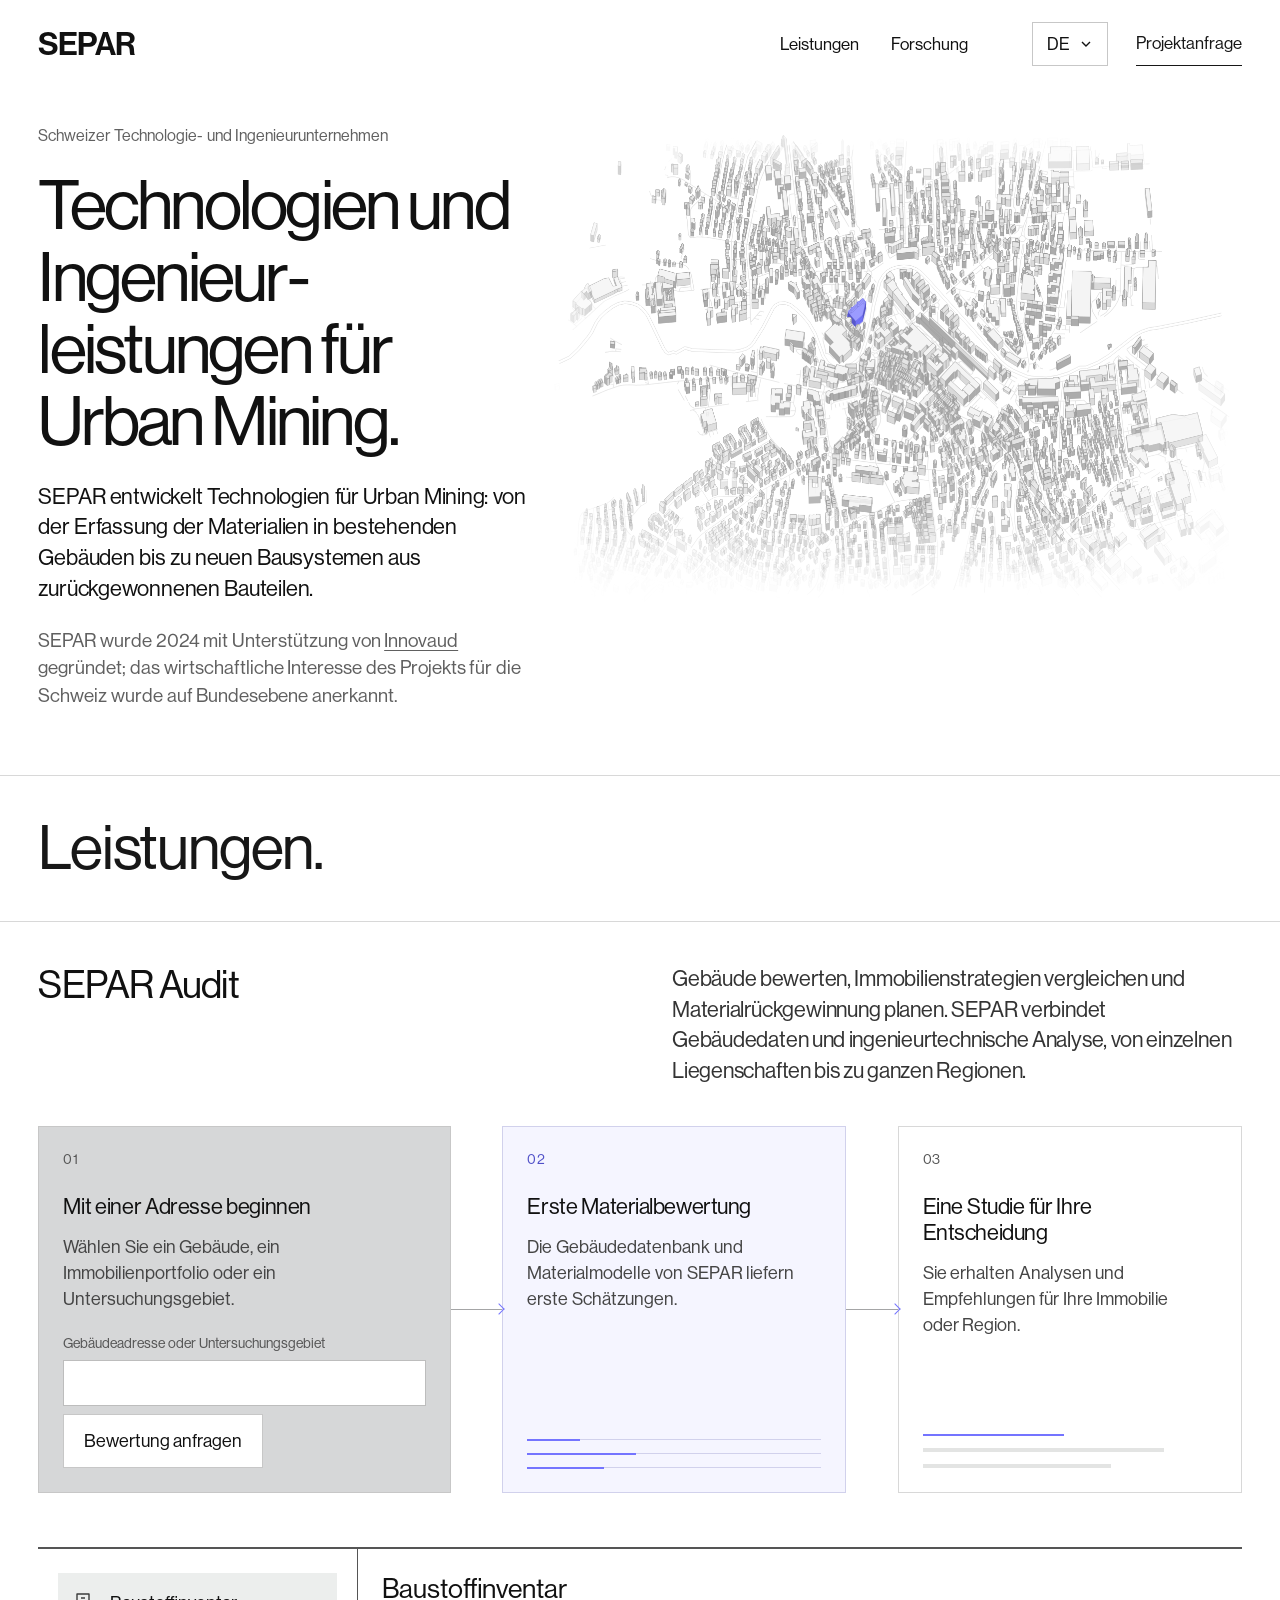
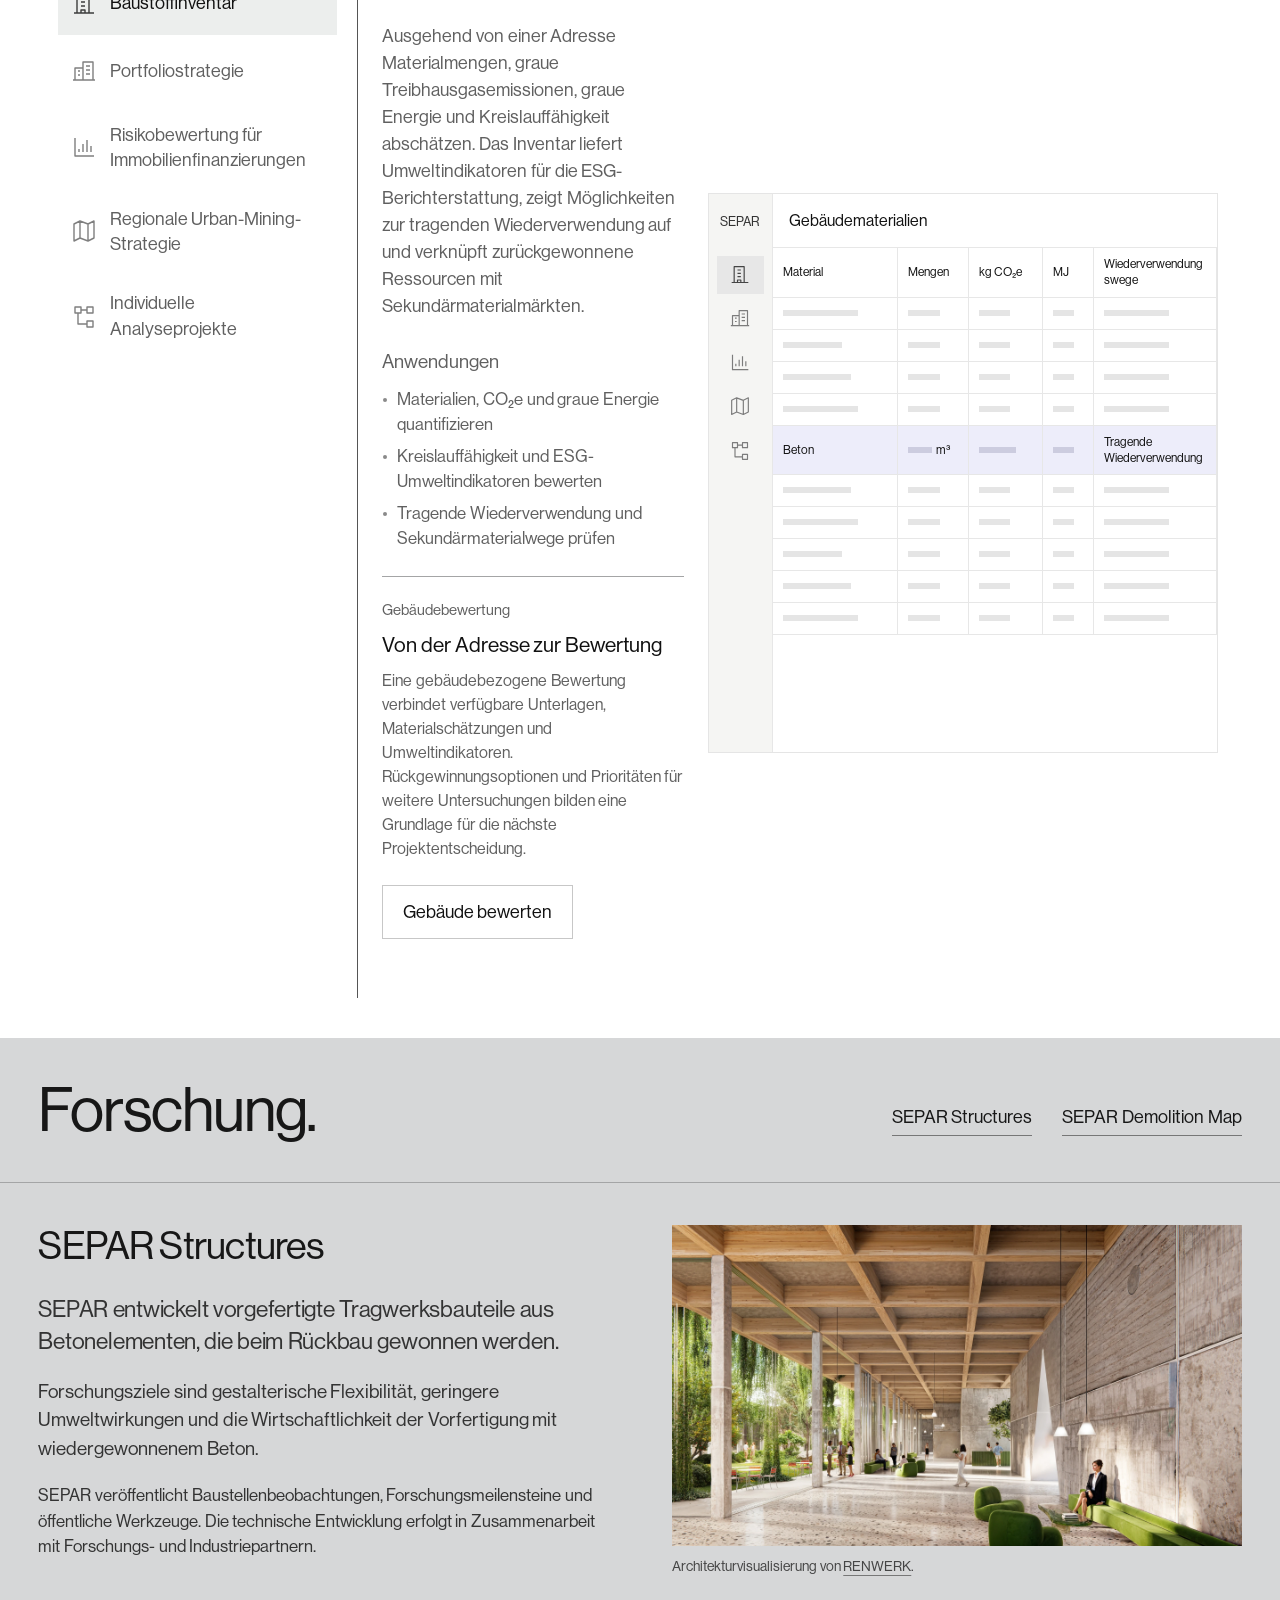
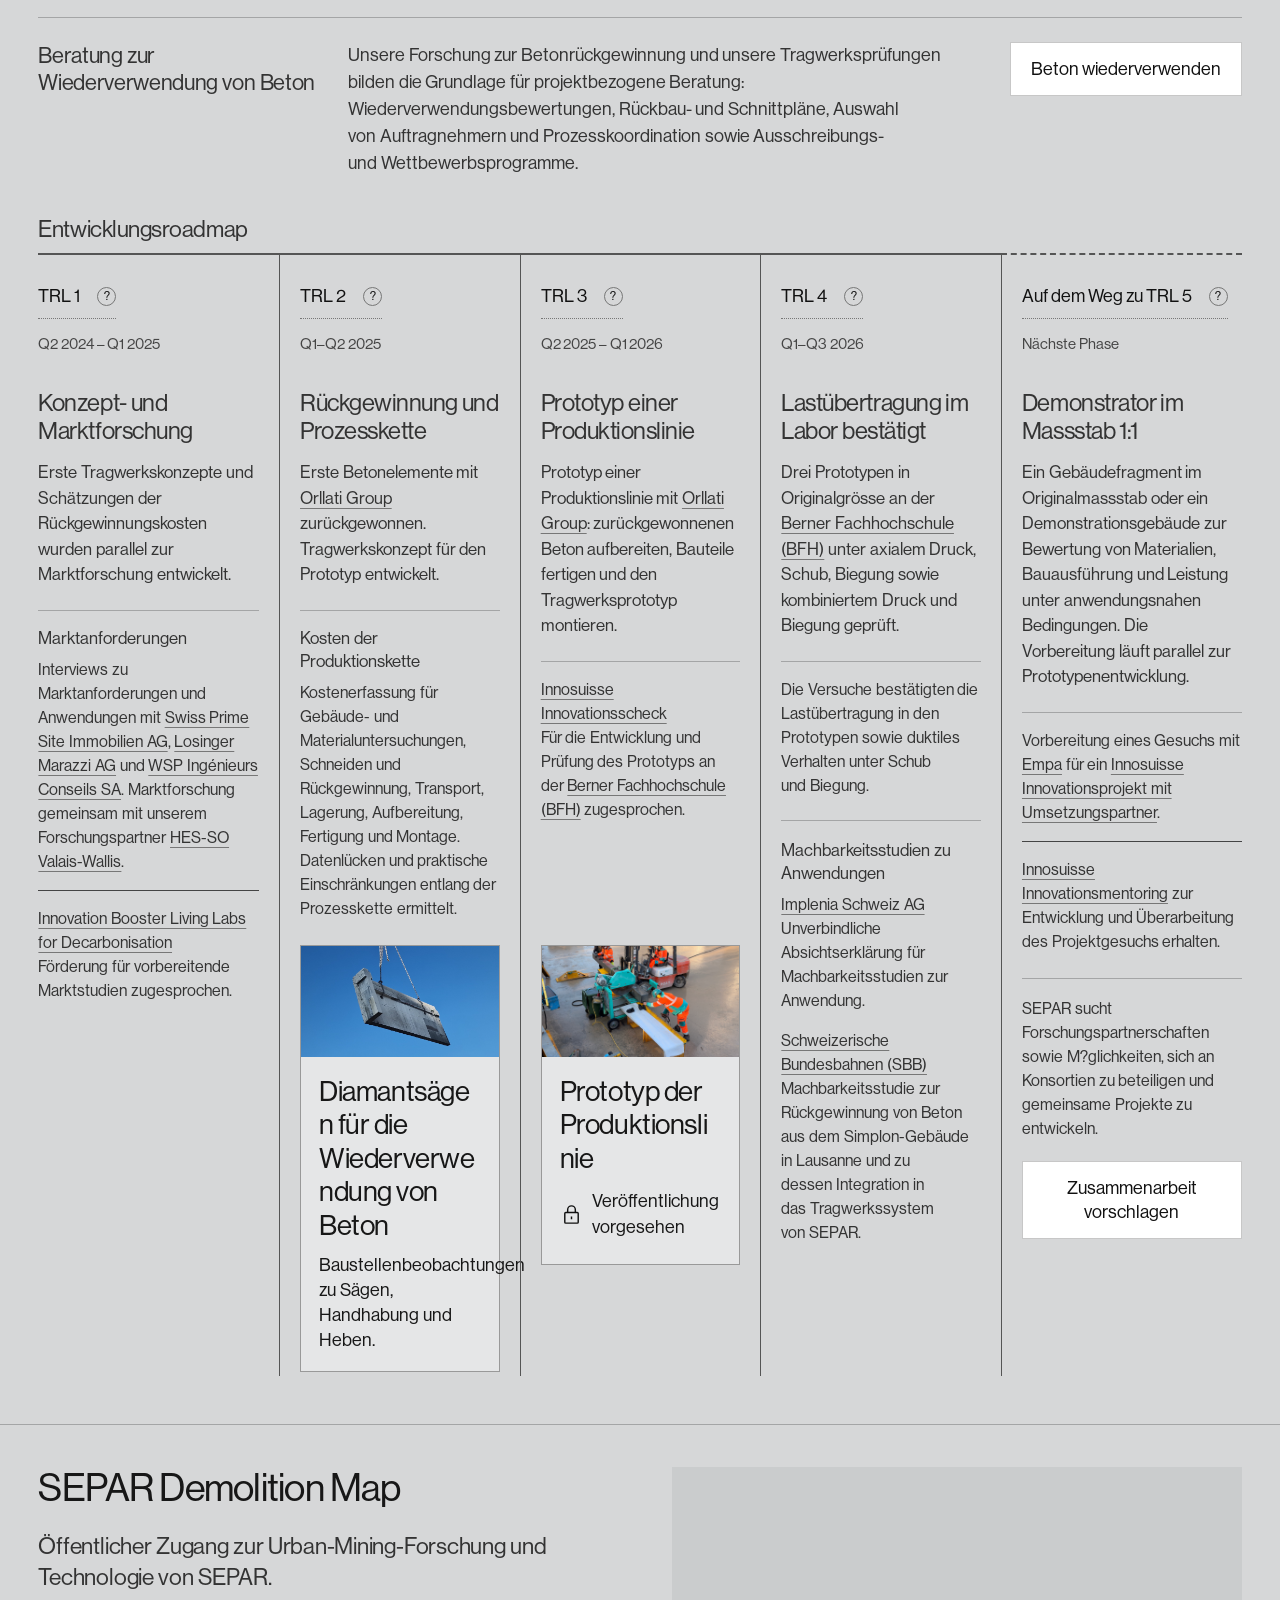
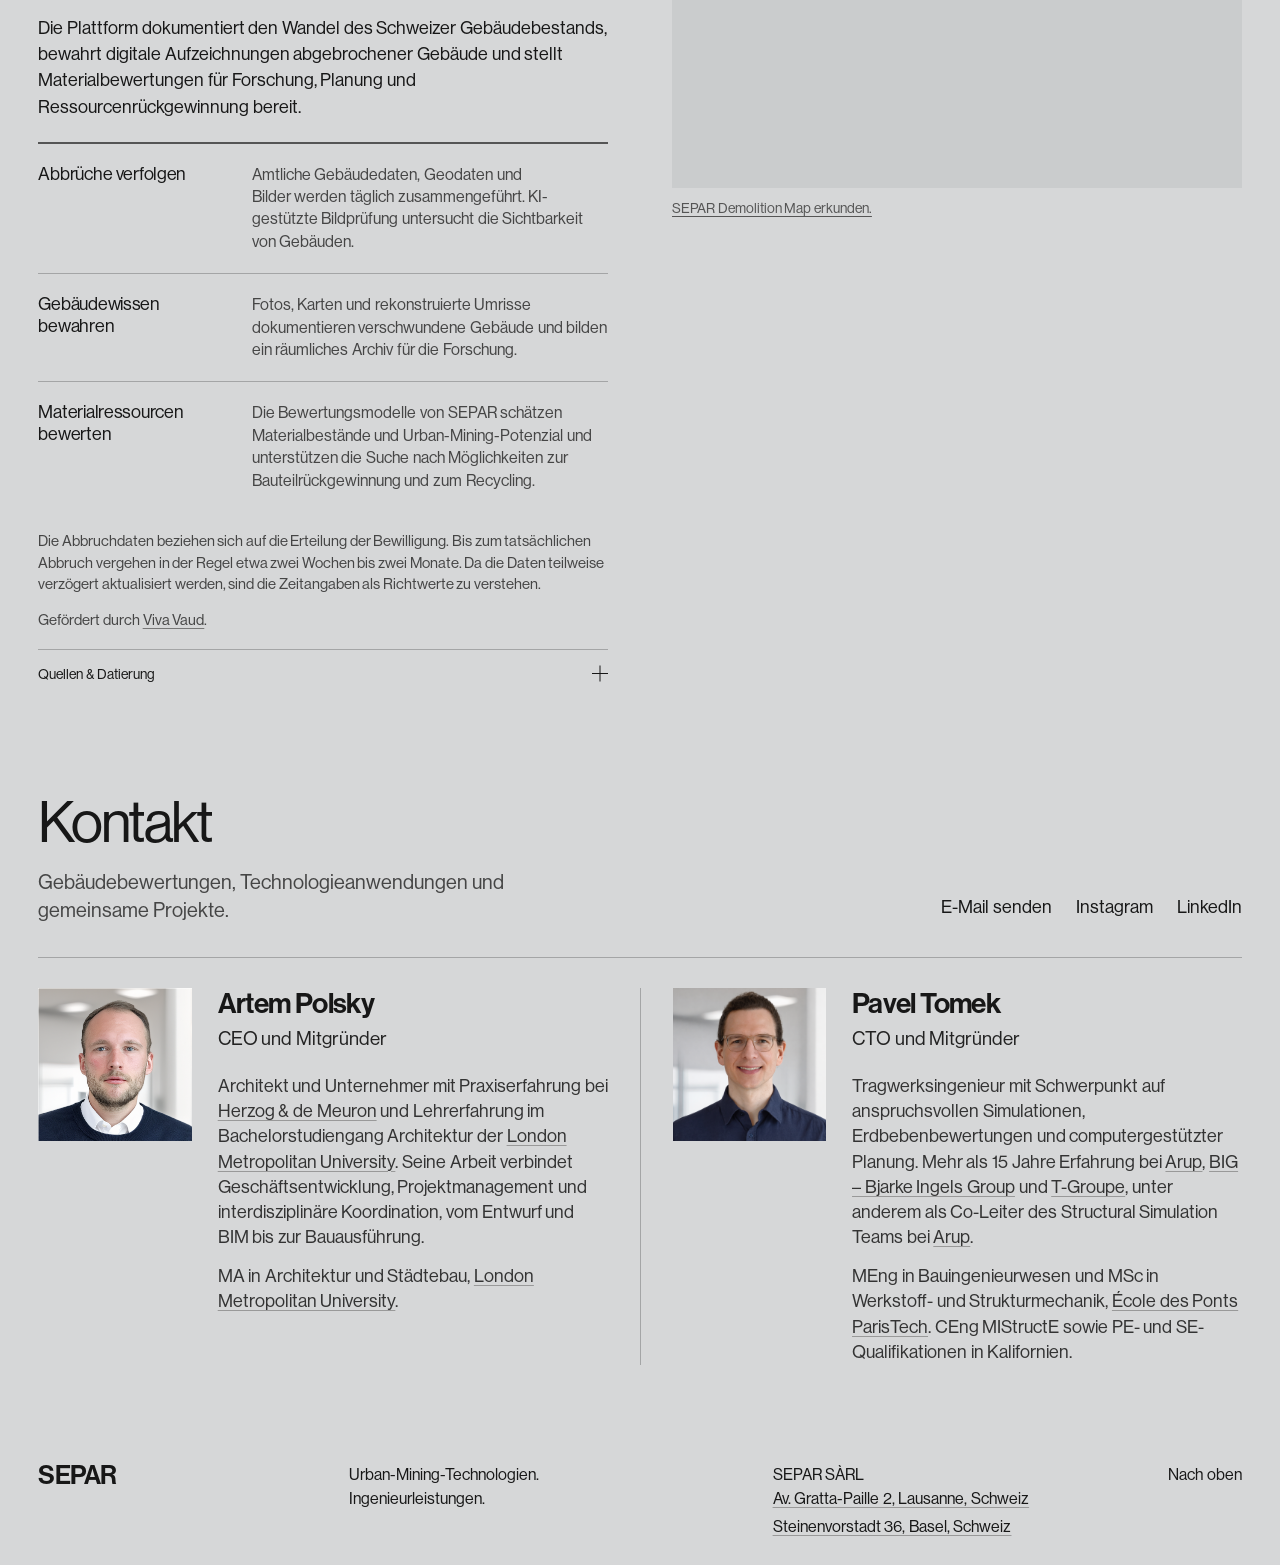
==== commit f5d8a8df: "Clarify checked page and click statistics in four languages" ====
--- a/de/index.html
+++ b/de/index.html
@@ -16,7 +16,7 @@
 <script src="/assets/city-state.js?v=20261028-complete-generations" defer=""></script>
 <script src="/assets/city-renewal.js?v=20261028-soft-rays" defer=""></script>
 <script src="/assets/services.js?v=20261029-search1" defer=""></script>
-<script src="/assets/contact-copy.js?v=traffic-20261030-20261029-admin2" defer=""></script>
+<script src="/assets/contact-copy.js?v=activity-20261030" defer=""></script>
     <script src="/assets/search-runtime.js?v=20261029-search1" defer=""></script><script src="/app.js?v=20261029-search1" defer=""></script>
     <script src="/assets/contact-forms.js?v=20261029-admin1" defer=""></script>
     <script src="/assets/map-embed.js" defer=""></script>
@@ -195,7 +195,7 @@
       <button type="button" class="dialog-close" aria-label="Schliessen" data-i18n-aria="close">
         ×</button><span class="company-name">SEPAR SÀRL</span>
       <h2 id="privacy-title" data-i18n="privacy">Datenschutz &amp; Website</h2>
-      <p data-i18n="privacyBody">SEPAR erfasst t?gliche Summen von Seitenanfragen und ausgew?hlten Aktionen sowie allgemeine Kategorien f?r Quelle, Land und Ger?t. Eine kurze Sicherheitspr?fung trennt vermutlich automatisierte Anfragen von gefilterten Seitenaufrufen. Anfragen werden f?r ein zweimin?tiges Pr?ffenster vor?bergehend mit ihrer Netzwerkadresse gespeichert und normalerweise innerhalb von drei Minuten verarbeitet. Anschliessend wird diese Verkn?pfung gel?scht; verz?gerte Datens?tze werden beim n?chsten erfolgreichen Bereinigungslauf entfernt. Die endg?ltige Statistik enth?lt aggregierte Summen. Wir verwenden keine Analyse-Cookies oder dauerhaften Besucherkennungen und ber?cksichtigen Do Not Track und Global Privacy Control. Ihre Sprachwahl wird im Browser gespeichert. Cloudflare verarbeitet Anfragen und sch?tzt die Website. Separate Sicherheitsprotokolle enthalten IP-Adressen und Anfrageverl?ufe ohne automatische L?schung. Sie dienen dem Schutz und der Pr?fung der Datenqualit?t und bleiben von Kontaktanfragen getrennt. Kontaktformulare speichern Ihre Kontaktdaten, Nachricht und Projektangaben sicher in SEPARs Cloudflare-Datenbank und benachrichtigen unser E-Mail-Postfach. SEPAR verwendet die Korrespondenz zur Beantwortung und Projektbearbeitung. Der Administratorzugang verwendet notwendige Authentifizierungs-Cookies. Browser von Mitarbeitenden können zudem ein Cookie mit einem festen Präferenzwert speichern, das ihre Aktivitäten von der Statistik ausschliesst. <a href="https://www.cloudflare.com/privacypolicy/" target="_blank" rel="noopener noreferrer">Datenschutzerklärung von Cloudflare</a>.</p>
+      <p data-i18n="privacyBody">SEPAR erfasst tägliche Summen von Seitenaufrufen und ausgewählten Aktionen sowie allgemeine Kategorien für Quelle, Land und Gerät. Eine kurze Sicherheitsprüfung erkennt vermutlich automatisierte Anfragen. In der Besucherstatistik erscheinen Seitenaufrufe und Klicks, die diese Prüfung bestehen. Anfragen werden für ein zweiminütiges Prüffenster vorübergehend mit ihrer Netzwerkadresse gespeichert und normalerweise innerhalb von drei Minuten verarbeitet. Anschliessend wird diese Verknüpfung gelöscht; verzögerte Datensätze werden beim nächsten erfolgreichen Bereinigungslauf entfernt. Die endgültige Statistik enthält aggregierte Summen. Wir verwenden keine Analyse-Cookies oder dauerhaften Besucherkennungen und berücksichtigen Do Not Track und Global Privacy Control. Ihre Sprachwahl wird im Browser gespeichert. Cloudflare verarbeitet Anfragen und schützt die Website. Separate Sicherheitsprotokolle enthalten IP-Adressen und Anfrageverläufe ohne automatische Löschung. Sie dienen dem Schutz und der Prüfung der Datenqualität und bleiben von Kontaktanfragen getrennt. Kontaktformulare speichern Ihre Kontaktdaten, Nachricht und Projektangaben sicher in SEPARs Cloudflare-Datenbank und benachrichtigen unser E-Mail-Postfach. SEPAR verwendet die Korrespondenz zur Beantwortung und Projektbearbeitung. Der Administratorzugang verwendet notwendige Authentifizierungs-Cookies. Browser von Mitarbeitenden können zudem ein Cookie mit einem festen Präferenzwert speichern, das ihre Aktivitäten von der Statistik ausschliesst. <a href="https://www.cloudflare.com/privacypolicy/" target="_blank" rel="noopener noreferrer">Datenschutzerklärung von Cloudflare</a>.</p>
 <p data-i18n="citySources">Stadtmodell: <a href="https://www.openstreetmap.org/copyright" target="_blank" rel="noopener noreferrer">© OpenStreetMap contributors</a>. Gebäudegrundrisse und Flussverlauf aus Frauenfeld. Schematische Gebäudehöhen und Dachformen; beispielhafte Szenarien für die bauliche Erneuerung und Materialtransfers.</p>
       <p data-i18n="serviceImageInfo">Die Illustrationen der Leistungen zeigen fiktive Gebäude und schematische Analysen. Das Quartierbild wurde mit KI erzeugt. Die Darstellungen erläutern den Bewertungsprozess.</p>
       <p data-i18n="mapEmbedInfo">Auf grösseren Bildschirmen lädt die eingebettete SEPAR Demolition Map, sobald ihr Abschnitt sichtbar wird. Für die Verarbeitung durch die Karte und ihre Bildanbieter gelten deren eigene Datenschutzbestimmungen. Auf Mobilgeräten führt ein lokal gespeichertes Bild zur Plattform.</p>
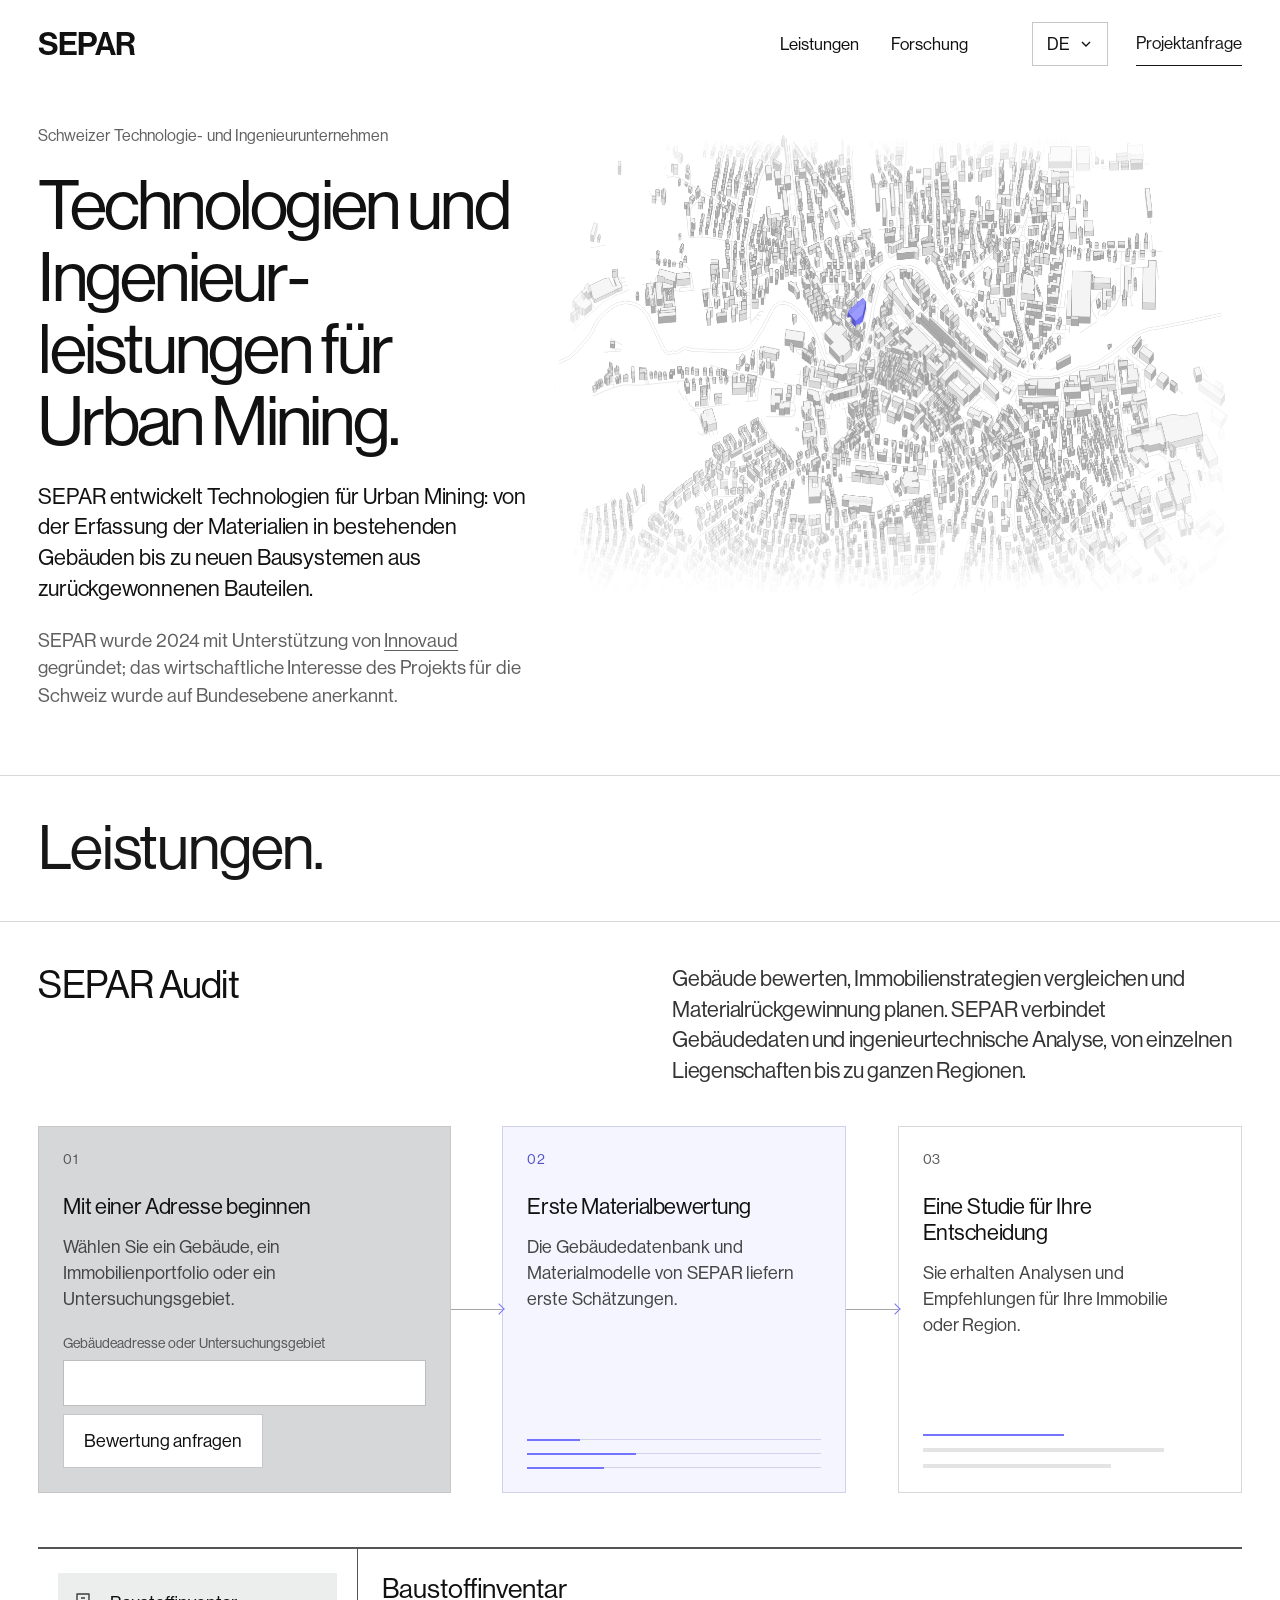
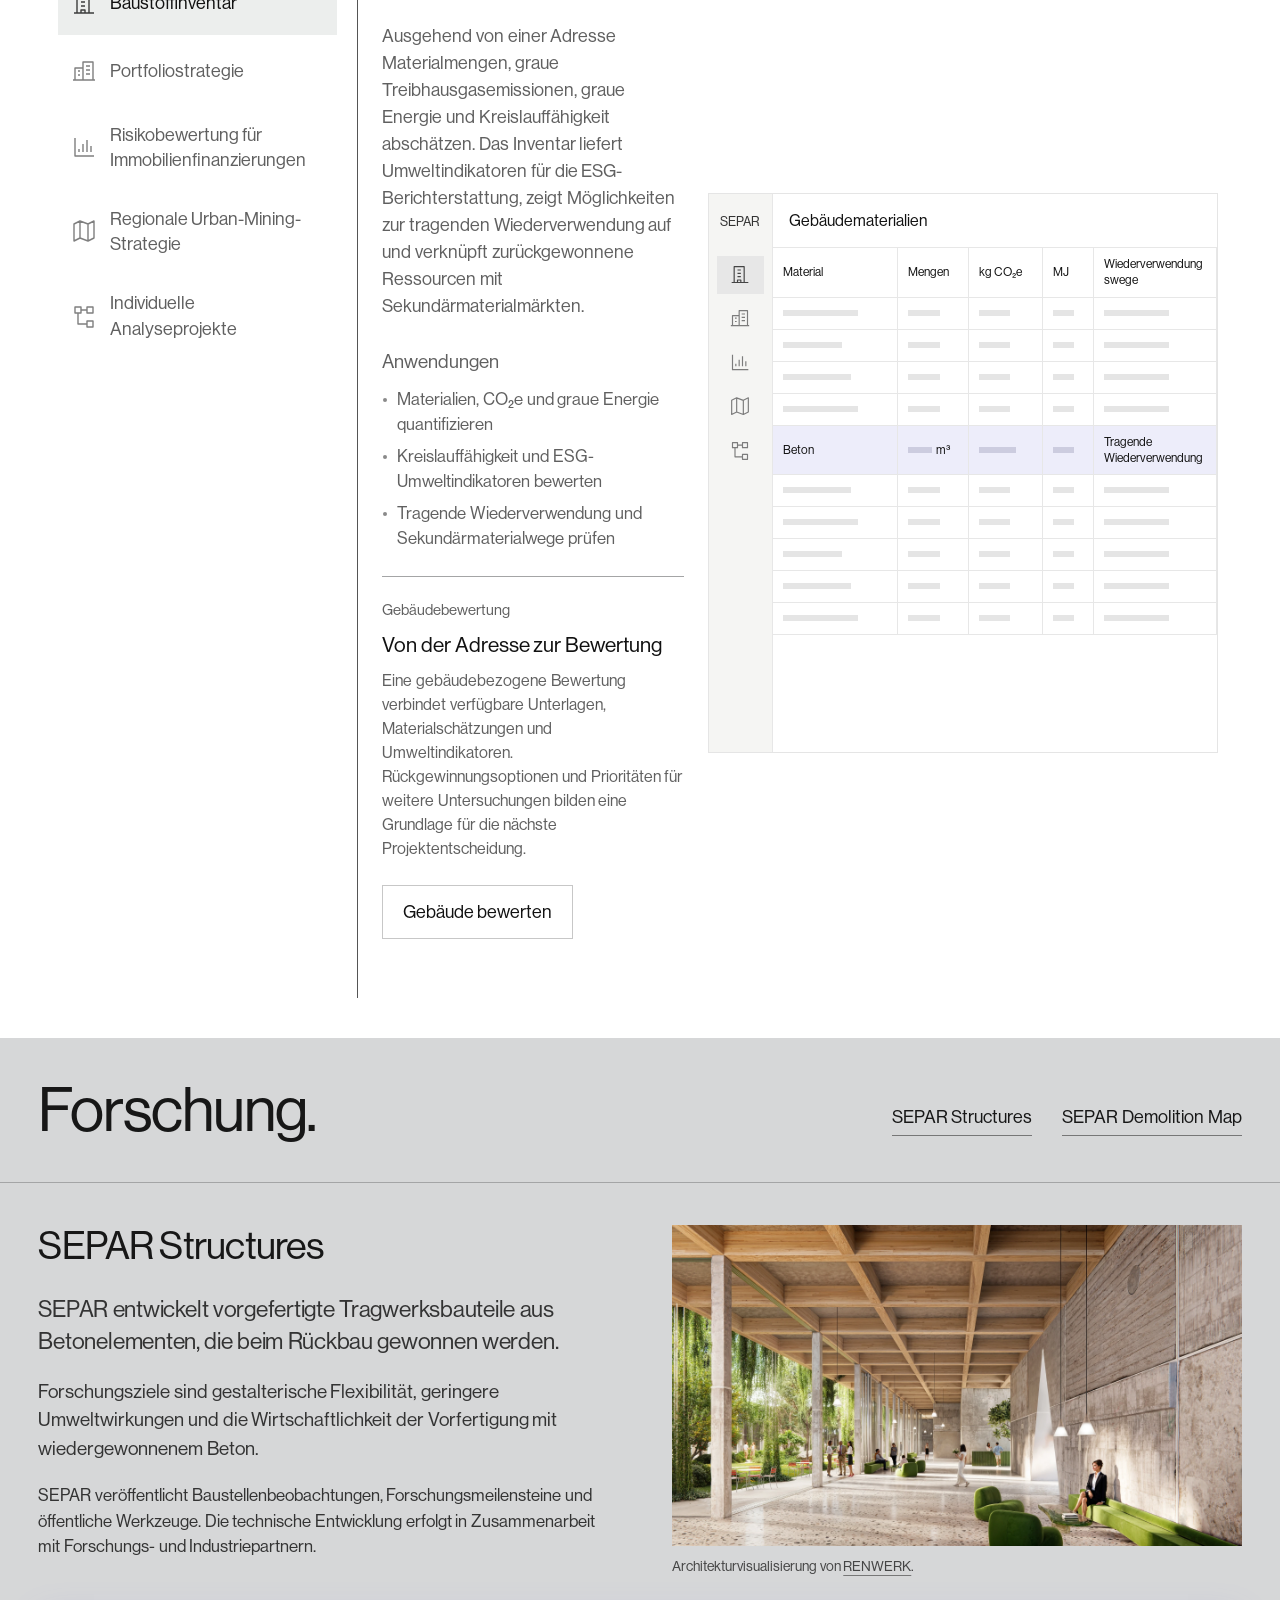
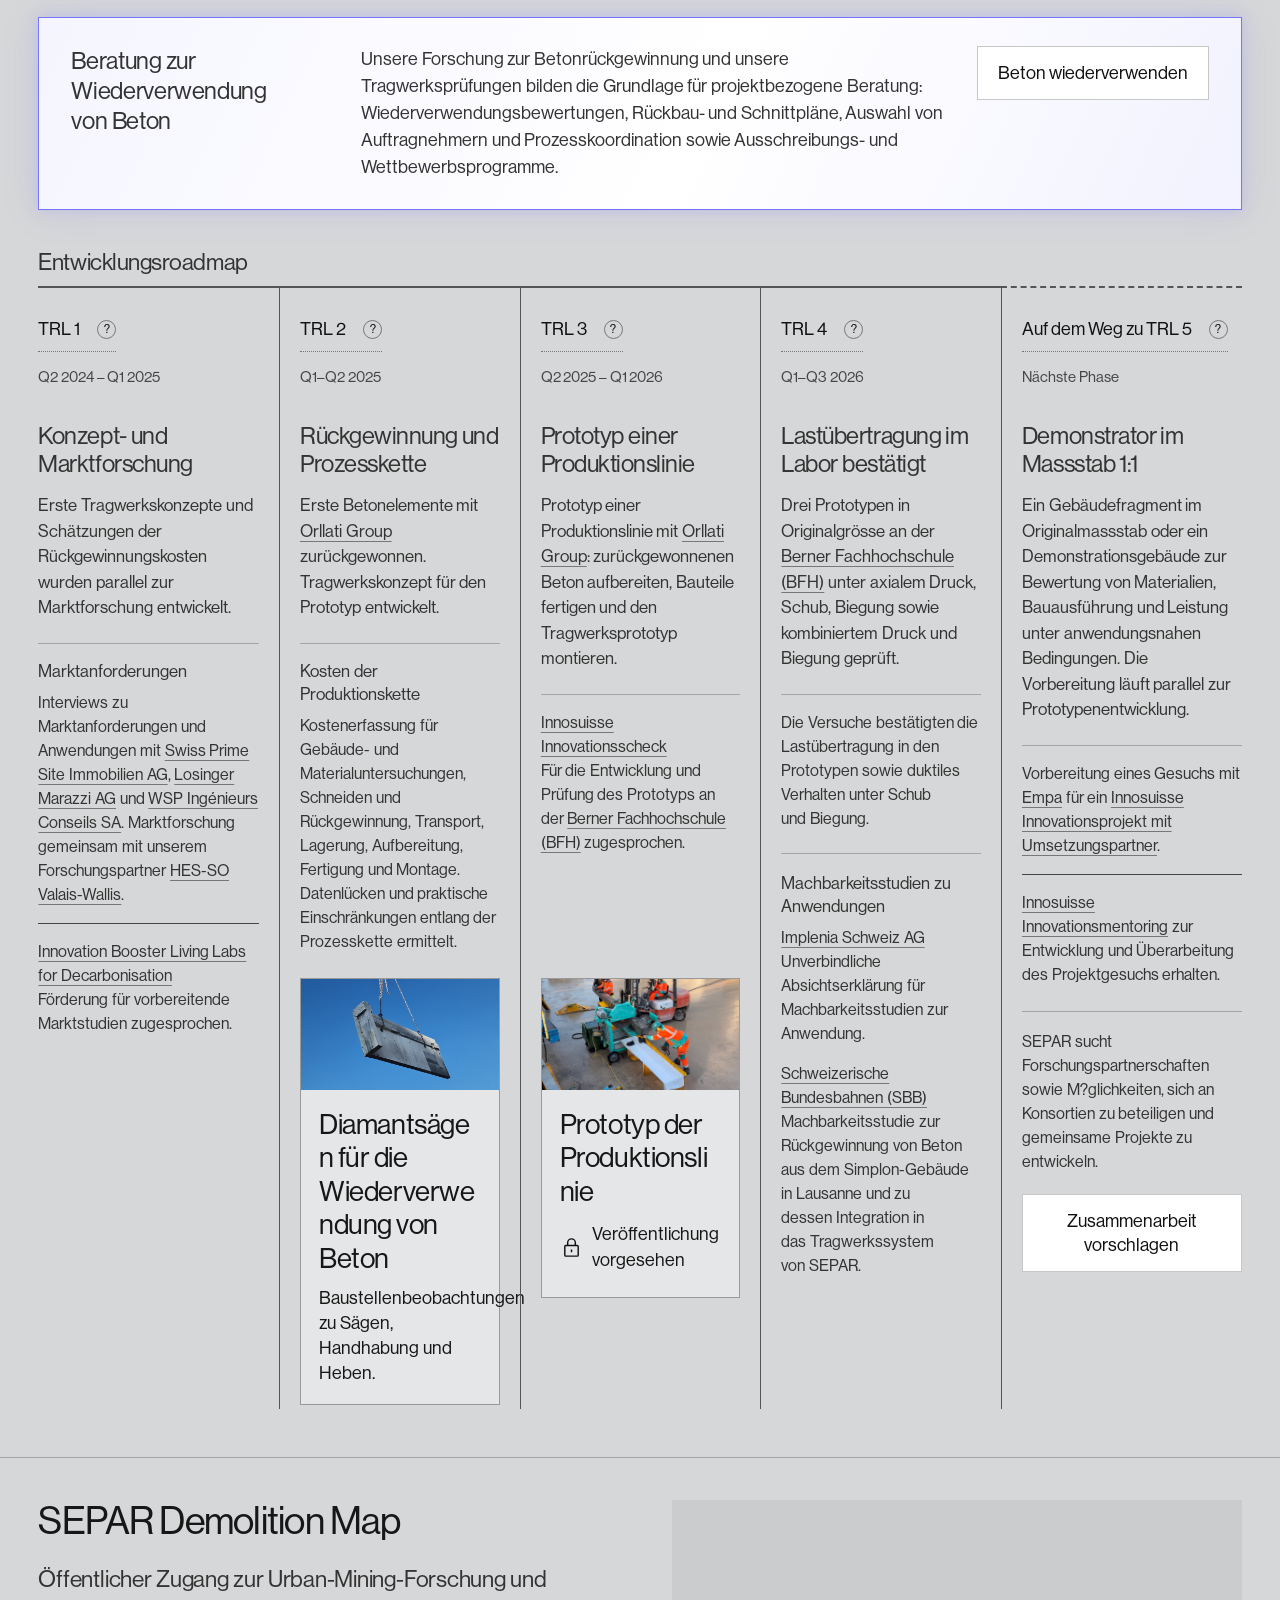
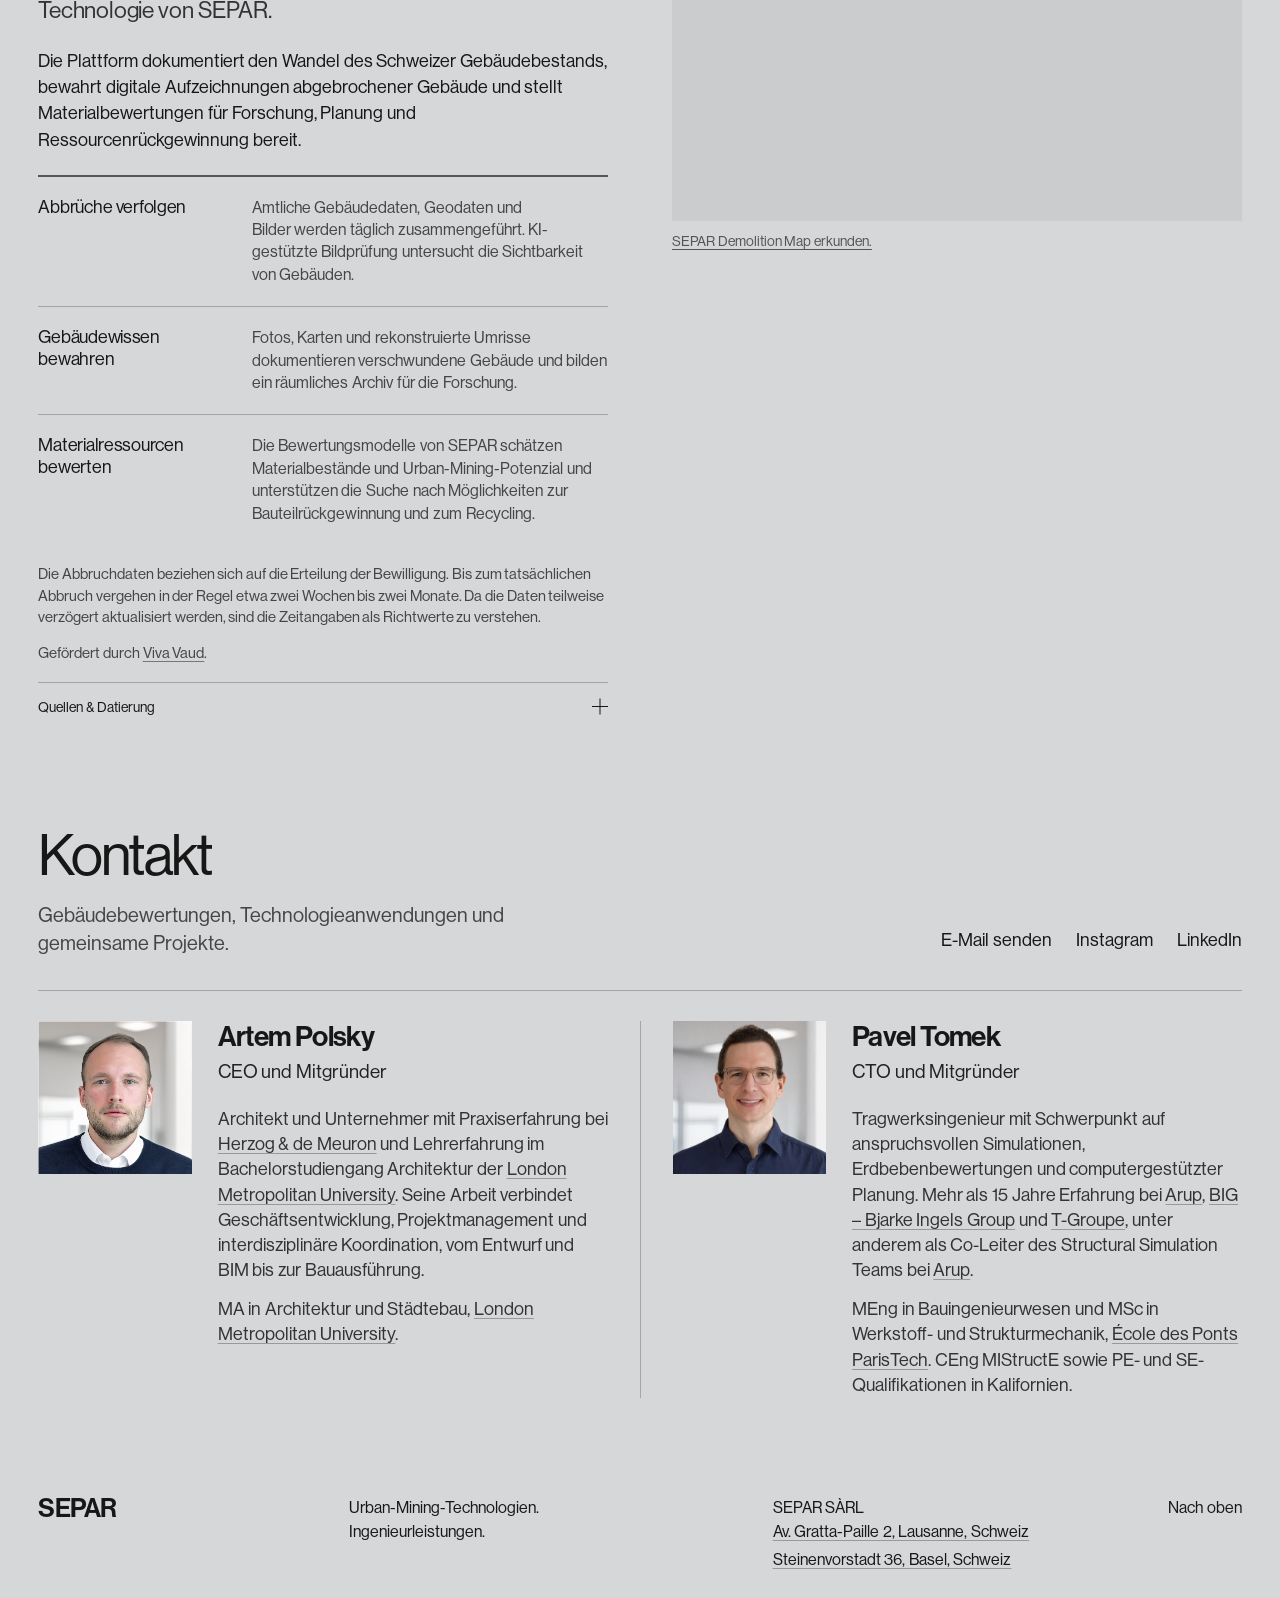
==== commit 914a8968: "Highlight concrete reuse advisory with SEPAR violet glow" ====
--- a/de/index.html
+++ b/de/index.html
@@ -25,7 +25,7 @@
   <link rel="stylesheet" href="/assets/product-previews.css?v=20261028-proportions">
   <link rel="stylesheet" href="/assets/product-catalogue.css?v=20261028-proportions">
   <link rel="stylesheet" href="/assets/type-scale.css?v=20261028-1">
-  <link rel="stylesheet" href="/assets/research-advisory.css?v=20261028-3">
+  <link rel="stylesheet" href="/assets/research-advisory.css?v=20261030-glow1">
   <link rel="stylesheet" href="/assets/custom-projects.css?v=20261028-1">
   <link rel="stylesheet" href="/assets/interface-refinements.css?v=20261029-search1">
   <link rel="stylesheet" href="/assets/open-grid.css?v=20261028-1">
@@ -33,7 +33,7 @@
   <link rel="stylesheet" href="/assets/reference-links.css?v=20261028-1">
 <link rel="stylesheet" href="/assets/contact-forms.css?v=20261028-forms-1">
 <script src="/assets/site-metrics.js?v=20261029-search1" defer=""></script>
-<meta property="og:url" content="https://separ.ch/de/"><meta property="og:locale" content="de_CH"><meta property="og:site_name" content="SEPAR"><meta property="og:image" content="https://separ.ch/assets/river-city.webp"><meta property="og:image:alt" content="Ein animiertes dreidimensionales Quartier. Gebäude werden zurückgebaut, violette Materialströme erreichen freie Grundstücke, und neue Gebäude entstehen und werden grau."><meta name="twitter:card" content="summary_large_image"><meta name="twitter:title" content="SEPAR — Urban Mining, Materialbewertung und Betonwiederverwendung"><meta name="twitter:description" content="Gebäudematerialinventare, Portfolio- und Kreditrisikobewertungen, territoriale Urban-Mining-Strategien und Forschung zur Betonwiederverwendung. SEPAR, Schweiz."><meta name="twitter:image" content="https://separ.ch/assets/river-city.webp"><meta name="robots" content="index, follow, max-image-preview:large"><link rel="canonical" href="https://separ.ch/de/"><link rel="alternate" hreflang="en" href="https://separ.ch/"><link rel="alternate" hreflang="de" href="https://separ.ch/de/"><link rel="alternate" hreflang="fr" href="https://separ.ch/fr/"><link rel="alternate" hreflang="it" href="https://separ.ch/it/"><link rel="alternate" hreflang="x-default" href="https://separ.ch/"><script id="separ-schema" type="application/ld+json">{"@context":"https://schema.org","@graph":[{"@type":"Organization","@id":"https://separ.ch/#organization","name":"SEPAR","url":"https://separ.ch/","email":"separ@separ.ch","foundingDate":"2024","address":[{"@type":"PostalAddress","streetAddress":"Av. Gratta-Paille 2","addressLocality":"Lausanne","addressCountry":"CH"},{"@type":"PostalAddress","streetAddress":"Steinenvorstadt 36","addressLocality":"Basel","addressCountry":"CH"}],"sameAs":["https://www.instagram.com/demolition.ch/","https://www.linkedin.com/company/separch/"]},{"@type":"WebSite","@id":"https://separ.ch/#website","url":"https://separ.ch/","name":"SEPAR","publisher":{"@id":"https://separ.ch/#organization"},"inLanguage":["en","de","fr","it"]},{"@type":"WebPage","@id":"https://separ.ch/de/#page","url":"https://separ.ch/de/","name":"SEPAR — Urban Mining, Materialbewertung und Betonwiederverwendung","description":"Gebäudematerialinventare, Portfolio- und Kreditrisikobewertungen, territoriale Urban-Mining-Strategien und Forschung zur Betonwiederverwendung. SEPAR, Schweiz.","inLanguage":"de","isPartOf":{"@id":"https://separ.ch/#website"},"about":{"@id":"https://separ.ch/#organization"}},{"@type":"Service","@id":"https://separ.ch/de/#service-panel-1","name":"Baustoffinventar","description":"Ausgehend von einer Adresse Materialmengen, graue Treibhausgasemissionen, graue Energie und Kreislauffähigkeit abschätzen. Das Inventar liefert Umweltindikatoren für die ESG-Berichterstattung, zeigt Möglichkeiten zur tragenden Wiederverwendung auf und verknüpft zurückgewonnene Ressourcen mit Sekundärmaterialmärkten.","url":"https://separ.ch/de/#service-panel-1","provider":{"@id":"https://separ.ch/#organization"}},{"@type":"Service","@id":"https://separ.ch/de/#service-panel-2","name":"Portfoliostrategie","description":"Finanzielle und ökologische Szenarien für das gesamte Portfolio vergleichen. Untersuchen, wie Erneuerungszeitpunkte, Kosten und Rückgewinnungsmärkte die erwarteten Ausgaben, Rückgewinnungswerte, grauen Emissionen und Energiemengen beeinflussen, um Investitionen und Kreislauffähigkeit zu priorisieren.","url":"https://separ.ch/de/#service-panel-2","provider":{"@id":"https://separ.ch/#organization"}},{"@type":"Service","@id":"https://separ.ch/de/#service-panel-3","name":"Risikobewertung für Immobilienfinanzierungen","description":"Gebäudebezogene Risiken vor einer Finanzierung bewerten. Erneuerungsbedarf, Abbruchrisiko und möglichen Nettoerlös aus der Materialrückgewinnung im Rahmen einer technischen Due Diligence untersuchen.","url":"https://separ.ch/de/#service-panel-3","provider":{"@id":"https://separ.ch/#organization"}},{"@type":"Service","@id":"https://separ.ch/de/#service-panel-4","name":"Regionale Urban-Mining-Strategie","description":"Eine Urban-Mining-Strategie für eine Gemeinde oder Region entwickeln. Materialressourcen und künftige Stoffströme mit Baubedarf, Logistik und Rückgewinnungsinfrastruktur verknüpfen.","url":"https://separ.ch/de/#service-panel-4","provider":{"@id":"https://separ.ch/#organization"}},{"@type":"Service","@id":"https://separ.ch/de/#service-panel-5","name":"Individuelle Analyseprojekte","description":"Sie haben eine Frage zu Gebäuden, Materialien oder Urban Mining, die über die Standardbewertungen hinausgeht? Wir entwickeln eine projektspezifische Studie und verbinden KI-gestützte Datenanalyse, räumliche Modellierung und Ingenieurwissen zu Szenarien und Empfehlungen.","url":"https://separ.ch/de/#service-panel-5","provider":{"@id":"https://separ.ch/#organization"}}]}</script><script id="separ-search-config" type="application/json">{"article":false,"english":{"skip":"Skip to content","navAudit":"Services","navResearch":"Research","language":"Language","enquiryGeneral":"Project enquiry","aboutEyebrow":"Swiss technology and engineering company","aboutTitle":"Technologies and engineering for urban mining.","aboutLead":"SEPAR develops technologies for urban mining, from assessing the materials in existing buildings to creating new construction systems from recovered components.","aboutOrigin":"SEPAR was founded in 2024 with \u003ca href=\"https://www.innovaud.ch/en/\" target=\"_blank\" rel=\"noopener noreferrer\">Innovaud\u003c/a>’s support and federal recognition of its project’s economic interest for Switzerland.","servicesGroup":"Services.","servicesHeading":"SEPAR Audit","servicesIntro":"Assess buildings, compare property strategies and plan material recovery. SEPAR combines building data and engineering analysis, from individual properties to entire territories.","startTitle":"Start with an address","startScope":"Identify a building, property portfolio or study area.","addressLabel":"Property address or study area","enquiryAddress":"Request assessment","engineTitle":"Initial material assessment","engineBody":"SEPAR’s building database and material models provide the initial estimates.","resultTitle":"A study for your decision","resultBody":"Receive analysis and recommendations for your property or territory.","service1Title":"Building material inventory","service2Title":"Portfolio strategy","service3Title":"Lending risk assessment","service4Title":"Territorial urban-mining strategy","service5Title":"Custom analytical projects","service1Body":"From an address, estimate material quantities, embodied greenhouse-gas emissions, embodied energy and circularity. Use the inventory as environmental inputs to ESG reporting, identify structural reuse opportunities and connect recovered resources with secondary-material markets.","normUseHeading":"Applications","normUse11":"Quantify materials, CO₂e and embodied energy","normUse12":"Assess circularity and environmental ESG indicators","normUse13":"Identify structural reuse and secondary-material routes","normCase1":"Building assessment","inventoryExampleTitle":"From address to assessment","case1Compact":"A building-level assessment brings together available records, material estimates and environmental indicators. Recovery options and priorities for further investigation provide a basis for the next project decision.","enquiryInventory":"Assess a building","service2Body":"Compare financial and environmental scenarios across the whole portfolio. Test how renewal timing, costs and recovery-market conditions affect projected expenditure, recovery value, embodied emissions and energy to guide investment and circularity priorities.","normUse21":"Compare portfolio-wide financial and environmental outcomes","normUse22":"Test sensitivity to renewal timing, costs and recovery markets","normUse23":"Prioritise investment and circularity across the portfolio","normCase2":"Material and portfolio study, 2026","case2Compact":"A three-building study covering concrete, steel, timber and glazing estimates, renovation, demolition and selective-disassembly scenarios, and associated material-production and disposal emissions.","enquiryPortfolio":"Assess your portfolio","service3Body":"Assess building-related risks before financing. Examine renewal needs, demolition exposure and potential net material recovery value as part of technical due diligence.","normUse31":"Review renewal expenditure","normUse32":"Assess early-demolition exposure","normUse33":"Examine net recovery value","case3Kind":"Lending assessment study, 2025","case3Compact":"Study of building-related lending risks and material recovery value in the context of financing requirements. The analytical scope covers potential resale proceeds, dismantling, transport and preparation costs.","enquiryLending":"Assess lending exposure","service4Body":"Develop an urban-mining strategy for a municipality or region. Connect material resources and future flows with construction demand, logistics and recovery infrastructure.","normUse41":"Map future material resources","normUse42":"Plan collection and processing capacity","normUse43":"Connect supply with local demand","caseCommission":"Territorial resource study, 2025–2026","case4Compact":"Territorial material-resource study covering 234,775 building records in the Canton of Vaud. The analytical scope includes material-resource maps, geodata and demolition-flow scenarios to 2035.","enquiryTerritory":"Plan an urban-mining study","service5Body":"Bring us a building, material or urban-mining question beyond the standard assessments. We develop a dedicated study, combining AI-assisted data analysis, spatial modelling and engineering expertise to turn complex evidence into scenarios and recommendations.","normUse51":"Develop assessment methods for a specific decision","normUse52":"Evaluate technical, environmental and economic feasibility","normUse53":"Build strategies across sectors and territories","customScopeLabel":"Project development","customScopeTitle":"From your question to a defined scope","customScopeBody":"Together we define the decision, available evidence and expected deliverables, then agree the method, scope and milestones.","enquiryCustom":"Scope a custom project","normVisual1":"Building materials","styleTableMaterial":"Material","pvQuantities":"Quantities","styleTableReuseRoutes":"Reuse routes","depthConcrete":"Concrete","styleStructuralReuse":"Structural reuse","stylePortfolioTitle":"Portfolio performance","stylePortfolioCosts":"Costs &amp; recovery value","stylePortfolioCarbonEnergy":"Carbon &amp; energy","stylePortfolioSensitivity":"Scenario sensitivity","normVisual3":"Building risks &amp; recovery value","pvExposure":"Building exposure","depthOrigination":"Origination","depthReview":"Refinancing / review","depthMaturity":"Maturity","normComparison":"Scenario comparison","normLoan":"Lending horizon","pvRecoveryBalance":"Recovery balance","normGross":"Resale proceeds","normCosts":"Recovery costs","normNetValue":"Net recovery value","normFlows":"Material routes","normVisual4":"Territorial urban mining","normResources":"Resources","normProcessing":"Processing","normDemand":"Demand","normHorizon":"Planning to 2035","customPreviewTitle":"Custom assessment","customBriefLabel":"Project brief","customQuestion":"Where is concrete recovery viable?","customDataBuildings":"Buildings","customDataDocuments":"Documents","customDataMarkets":"Markets","customAnalysis":"Scenario analysis","customPriorities":"Priorities","customResult":"Decision brief","researchGroup":"Research.","techTitle":"SEPAR Structures","mapTitle":"SEPAR Demolition Map","techIntro":"SEPAR develops prefabricated structural components from concrete elements recovered during demolition.","valuesAmbition":"Research objectives include design flexibility, reduced environmental impact and the economic feasibility of prefabrication using recovered concrete.","sharingBody":"SEPAR publishes field observations, research milestones and public tools. Technical development is conducted through research and industrial collaborations.","valuesCredit":"Architectural visualisation by \u003ca href=\"https://www.renwerk.com/\" target=\"_blank\" rel=\"noopener noreferrer\">RENWERK\u003c/a>.","researchAdvisoryTitle":"Concrete reuse advisory","researchAdvisoryBody":"Our concrete-recovery research and structural testing inform project-specific advice: reuse assessments, deconstruction and cutting plans, contractor selection and process coordination, and briefs for tenders and design competitions.","enquiryAdvisory":"Discuss concrete reuse","timelineHeading":"Development roadmap","trlIntro":"Technology Readiness Level (TRL) describes technology maturity on a nine-level scale used in European research programmes.","trl1":"TRL 1: basic principles observed. SEPAR’s first stage combined initial studies with market research.","phase1Date":"Q2 2024 – Q1 2025","phase1Title":"Concept and market research","phase1Body":"Initial structural concepts and recovery-cost estimates developed alongside market research.","marketMilestone":"Market requirements","phase2Market":"Interviews on market requirements and applications with \u003ca href=\"https://sps.swiss/en/group/home\" target=\"_blank\" rel=\"noopener noreferrer\">Swiss Prime Site Immobilien AG\u003c/a>, \u003ca href=\"https://www.losinger-marazzi.ch/fr\" target=\"_blank\" rel=\"noopener noreferrer\">Losinger Marazzi AG\u003c/a> and \u003ca href=\"https://www.wsp.com/fr-ch\" target=\"_blank\" rel=\"noopener noreferrer\">WSP Ingénieurs Conseils SA\u003c/a>. Market research conducted with our research partner \u003ca href=\"https://www.hevs.ch/en\" target=\"_blank\" rel=\"noopener noreferrer\">HES-SO Valais-Wallis\u003c/a>.","phase1Support":"\u003ca href=\"https://energylivinglab.com/projects/innovation-booster/\" target=\"_blank\" rel=\"noopener noreferrer\">Innovation Booster Living Labs for Decarbonisation\u003c/a>\u003cbr>Support awarded for preparatory market studies.","trl2":"TRL 2: technology concept formulated. SEPAR developed the structural concept alongside field recovery trials.","phase2Date":"Q1–Q2 2025","phase2Title":"Recovery and supply-chain research","phase2Body":"First concrete elements recovered with \u003ca href=\"https://www.orllati.ch/blog/le-futur-de-la-construction-passepar-le-reemploi-du-beton-1390\" target=\"_blank\" rel=\"noopener noreferrer\">Orllati Group\u003c/a>. Structural concept developed for the prototype.","phase3CostsTitle":"Production-chain costing","phase3Costs":"Cost assessment covering building and material surveys, cutting and recovery, transport, storage, preparation, fabrication and assembly. Data gaps and practical constraints identified along the chain.","articleLink":"Diamond sawing for concrete reuse","articleDate":"Field observations of cutting, handling and lifting.","trl3":"TRL 3: experimental proof of concept. SEPAR built and tested the production sequence through fabrication and prototype assembly.","phase3Date":"Q2 2025 – Q1 2026","phase3Title":"Production-line prototype","phase3Body":"A prototype production line developed with \u003ca href=\"https://www.orllati.ch/blog/le-futur-de-la-construction-passepar-le-reemploi-du-beton-1390\" target=\"_blank\" rel=\"noopener noreferrer\">Orllati Group\u003c/a>: preparing recovered concrete, fabricating components and assembling the structural prototype.","phase3Support":"\u003ca href=\"https://www.innosuisse.admin.ch/en/innovation-cheque\" target=\"_blank\" rel=\"noopener noreferrer\">Innosuisse innovation cheque\u003c/a>\u003cbr>Awarded for prototype engineering and testing at \u003ca href=\"https://www.bfh.ch/de/\" target=\"_blank\" rel=\"noopener noreferrer\">Berner Fachhochschule (BFH)\u003c/a>.","prototypeTitle":"Production-line prototype","prototypeStatus":"Publication forthcoming","prototypeRelease":"Available after completion of TRL 5–6.","trl4":"TRL 4: technology validated in the laboratory. SEPAR’s assessment concerns the tested prototype and its experimental scope.","phase4Date":"Q1–Q3 2026","phase4Title":"Load transfer validated in the laboratory","phase4Body":"Three full-scale prototypes tested at \u003ca href=\"https://www.bfh.ch/en/\" target=\"_blank\" rel=\"noopener noreferrer\">Berner Fachhochschule (BFH)\u003c/a> under axial compression, shear, bending and combined compression and bending.","labResult":"The tests confirmed load transfer in the prototypes, with ductile behaviour in shear and bending.","pilotMilestone":"Application feasibility studies","phase4Pilot":"\u003ca href=\"https://implenia.com/en/\" target=\"_blank\" rel=\"noopener noreferrer\">Implenia Schweiz AG\u003c/a>\u003cbr>Non-binding letter of intent for application feasibility studies.","lausanneStudy":"\u003ca href=\"https://company.sbb.ch/en/company/about-us.html\" target=\"_blank\" rel=\"noopener noreferrer\">Swiss Federal Railways (SBB)\u003c/a>\u003cbr>Feasibility assessment of concrete recovery from the Simplon building, Lausanne, and integration into SEPAR’s structural system.","towardsTrl5":"Towards TRL 5","trl5":"TRL 5: technology validated in a relevant environment. This is the next target; the demonstrator is planned.","pilotStage":"Next stage","pilotTitle":"Full-scale demonstrator","pilotBody":"A full-scale building fragment or demonstration building to assess materials, construction and performance in a relevant environment. Preparation runs alongside prototype development.","phase5Application":"Preparing an application with \u003ca href=\"https://www.empa.ch/web/empa\" target=\"_blank\" rel=\"noopener noreferrer\">Empa\u003c/a> for an \u003ca href=\"https://www.innosuisse.admin.ch/en/innovation-project-with-implementation-partner\" target=\"_blank\" rel=\"noopener noreferrer\">Innosuisse innovation project with implementation partner\u003c/a>.","phase5Mentoring":"\u003ca href=\"https://www.innosuisse.admin.ch/en/innovation-mentoring\" target=\"_blank\" rel=\"noopener noreferrer\">Innosuisse innovation mentoring\u003c/a> received to develop and refine the project application.","pilotAsk":"SEPAR seeks research partnerships and opportunities to join consortia and develop joint projects.","enquiryResearch":"Propose a collaboration","mapPublicLead":"Public access to SEPAR’s urban-mining research and technology.","mapPurpose":"The platform documents Switzerland’s changing building stock, preserves digital records of demolished buildings and makes material assessments available for research, planning and resource recovery.","mapDailyTitle":"Monitor demolition","mapDailyBody":"Official building records, geodata and imagery are brought together in a daily update. AI-assisted image review checks building visibility.","mapDataTitle":"Preserve building knowledge","mapDataBody":"Photographs, maps and reconstructed outlines retain evidence of buildings that have disappeared, forming a spatial archive for research.","mapModelTitle":"Assess material resources","mapModelBody":"SEPAR’s assessment engine estimates material stocks and urban-mining potential, helping identify opportunities for component recovery and recycling.","mapWindowBody":"Demolition dates refer to permit issuance, typically leaving around two weeks to two months before actual demolition, while delayed data updates make the timing indicative.","mapSupportBody":"Supported through \u003ca href=\"https://www.viva-vaud.ch/fr/\" target=\"_blank\" rel=\"noopener noreferrer\">Viva Vaud\u003c/a>.","mapSourcesTitle":"Sources &amp; dates","mapSourcesBody":"\u003ca href=\"https://www.bfs.admin.ch/bfs/en/home/registers/federal-register-buildings-dwellings.html\" target=\"_blank\" rel=\"noopener noreferrer\">Federal Register of Buildings and Dwellings (RBD / GWR)\u003c/a>; \u003ca href=\"https://www.swisstopo.admin.ch/\" target=\"_blank\" rel=\"noopener noreferrer\">swisstopo\u003c/a> / \u003ca href=\"https://www.geo.admin.ch/\" target=\"_blank\" rel=\"noopener noreferrer\">geo.admin.ch\u003c/a>; \u003ca href=\"https://www.bfe.admin.ch/en/solar-facade\" target=\"_blank\" rel=\"noopener noreferrer\">Swiss Federal Office of Energy (SFOE) solar facade data\u003c/a>; \u003ca href=\"https://www.openstreetmap.org/copyright\" target=\"_blank\" rel=\"noopener noreferrer\">OpenStreetMap contributors\u003c/a>; \u003ca href=\"https://www.arcgis.com/home/item.html?id=10df2279f9684e4a9f6a7f08febac2a9\" target=\"_blank\" rel=\"noopener noreferrer\">Esri World Imagery\u003c/a>; \u003ca href=\"https://www.google.com/maps/\" target=\"_blank\" rel=\"noopener noreferrer\">Google Maps\u003c/a> / \u003ca href=\"https://www.google.com/streetview/\" target=\"_blank\" rel=\"noopener noreferrer\">Street View\u003c/a>; \u003ca href=\"https://separ.ch/\" target=\"_blank\" rel=\"noopener noreferrer\">SEPAR monitoring and analysis\u003c/a>.","mapDatesBody":"Historical records are interpreted according to their source and registered demolition year. Daily additions reflect newly detected register entries. Permit dates, register updates and actual demolition dates can differ.","mapVisitCaption":"Explore SEPAR Demolition Map.","teamHeading":"Contact us","contactBody":"Building assessments, technology applications and project collaboration.","emailUs":"Email us","artemRole":"CEO and co-founder","artemBio":"Architect and entrepreneur with applied experience at \u003ca href=\"https://www.herzogdemeuron.com/\" target=\"_blank\" rel=\"noopener noreferrer\">Herzog &amp; de Meuron\u003c/a> and teaching experience on \u003ca href=\"https://www.londonmet.ac.uk/\" target=\"_blank\" rel=\"noopener noreferrer\">London Metropolitan University\u003c/a>’s undergraduate architecture programme. His work combines business development, project management and multidisciplinary coordination, from design and BIM to construction delivery.","artemEducation":"MA in Architecture and Urbanism, \u003ca href=\"https://www.londonmet.ac.uk/\" target=\"_blank\" rel=\"noopener noreferrer\">London Metropolitan University\u003c/a>.","pavelRole":"CTO and co-founder","pavelBio":"Structural engineer specialising in advanced simulation, seismic assessment and computational design. More than 15 years of experience at \u003ca href=\"https://www.arup.com/\" target=\"_blank\" rel=\"noopener noreferrer\">Arup\u003c/a>, \u003ca href=\"https://big.dk/\" target=\"_blank\" rel=\"noopener noreferrer\">BIG – Bjarke Ingels Group\u003c/a> and \u003ca href=\"https://t-groupe.ch/\" target=\"_blank\" rel=\"noopener noreferrer\">T-Groupe\u003c/a>, including co-leadership of \u003ca href=\"https://www.arup.com/\" target=\"_blank\" rel=\"noopener noreferrer\">Arup\u003c/a>’s Structural Simulation team.","pavelEducation":"MEng in Civil Engineering and MSc in Mechanics of Materials and Structures, \u003ca href=\"https://ecoledesponts.fr/\" target=\"_blank\" rel=\"noopener noreferrer\">École des Ponts ParisTech\u003c/a>. CEng MIStructE; PE and SE qualifications in California.","footerTag":"Urban-mining technologies.\u003cbr>Engineering services.","officeLausanne":"Av. Gratta-Paille 2, Lausanne, Switzerland","officeBasel":"Steinenvorstadt 36, Basel, Switzerland","backTop":"Back to top","enquiryTopic":"Your enquiry","enquiryName":"Name (optional)","enquiryEmail":"Email","enquiryPhone":"Phone (optional)","enquiryOrganisation":"Organisation (optional)","enquiryPrivacy":"SEPAR uses your details to respond to this enquiry.","enquiryPrivacyLink":"Privacy information","enquirySend":"Send enquiry","enquirySuccess":"Thank you. Your enquiry has been sent to SEPAR. We will reply using the contact details you provided.","enquiryDone":"Close","privacy":"Privacy &amp; site information","privacyBody":"SEPAR measures daily totals of page requests and selected actions, with broad source, country and device categories. A short security check separates suspected automated requests from filtered page counts. Requests are held with their network address for a two-minute checking window, normally processed within three minutes; the temporary association is then deleted. Delayed records are cleared by the next successful cleanup. Final statistics contain aggregate totals. We use no analytics cookies or persistent visitor identifiers and respect Do Not Track and Global Privacy Control. Your language choice is saved in your browser. Cloudflare processes requests and protects the site. Separate security records contain IP addresses and request history without automatic expiry; they are used for protection and traffic-quality checks and are kept separate from enquiries. Enquiry forms securely store your contact details, message and project context in SEPAR’s Cloudflare database and notify our email inbox. SEPAR uses this correspondence to respond and manage your project. Administrator sign-in uses essential authentication cookies. Staff browsers may also retain a constant preference cookie that excludes their activity from statistics. \u003ca href=\"https://www.cloudflare.com/privacypolicy/\" target=\"_blank\" rel=\"noopener noreferrer\">Cloudflare privacy policy\u003c/a>.","citySources":"City model: \u003ca href=\"https://www.openstreetmap.org/copyright\" target=\"_blank\" rel=\"noopener noreferrer\">© OpenStreetMap contributors\u003c/a>. Building footprints and river alignment from Frauenfeld. Schematic heights and roof forms; illustrative redevelopment and material-transfer scenarios.","serviceImageInfo":"Services illustrations use fictional buildings and schematic analytical graphics. The neighbourhood image is AI-generated. These illustrations explain the assessment process.","mapEmbedInfo":"On larger screens, the embedded SEPAR Demolition Map loads when its section comes into view. The map and its imagery providers process requests under their own privacy terms. On mobile, a local image links to the platform.","privacyContact":"For questions about your data, use the enquiry form or the Email us link at the bottom of the page.","heroAlt":"An animated three-dimensional neighbourhood. Buildings are dismantled, violet material flows reach empty sites, and new buildings rise and become grey.","valuesAlt":"Architectural visualisation of a lobby combining reclaimed concrete elements, timber and planting","articlePreviewAlt":"A recovered concrete wall panel suspended against a blue sky","prototypeAlt":"The prototype production line processing a recovered concrete beam","mapMobileAlt":"Open SEPAR Demolition Map","navLabel":"Main navigation","openMenu":"Open menu","mobileNav":"Mobile navigation","cityAlt":"An animated three-dimensional neighbourhood. Buildings are dismantled, violet material flows reach empty sites, and new buildings rise and become grey.","servicesLabel":"Our services","scene1Alt":"Material inventory with quantities, embodied emissions in kg CO₂e, embodied energy in MJ and reuse routes. Structural reuse is selected; secondary values are abstracted.","scene2Alt":"Portfolio overview with three building groups, map locations and fields for costs and recovery value, carbon and energy, and scenario sensitivity.","scene3Alt":"Lending analysis preview organised as an origination-to-maturity schedule, scenario chart and recovery balance; secondary values are abstract.","scene4Alt":"Territorial urban-mining spatial analysis showing classified resource, processing and demand zones, connecting routes and a planning layer to 2035.","scene5Alt":"Custom study workspace: a project brief about concrete recovery, building records, project documents and market data feed a spatial scenario comparison and a decision brief.","close":"Close","copied":"Email address copied.","copyFailed":"Please select and copy: separ@separ.ch","closeMenu":"Close menu","pageTitle":"SEPAR — Urban mining, material assessments and concrete reuse","metaDescription":"Building material inventories, portfolio and lending-risk assessments, territorial urban-mining strategies and concrete reuse research. SEPAR, Switzerland."},"pages":{"en":{"title":"SEPAR — Urban mining, material assessments and concrete reuse","description":"Building material inventories, portfolio and lending-risk assessments, territorial urban-mining strategies and concrete reuse research. SEPAR, Switzerland.","url":"https://separ.ch/","locale":"en_GB","schema":{"@context":"https://schema.org","@graph":[{"@type":"Organization","@id":"https://separ.ch/#organization","name":"SEPAR","url":"https://separ.ch/","email":"separ@separ.ch","foundingDate":"2024","address":[{"@type":"PostalAddress","streetAddress":"Av. Gratta-Paille 2","addressLocality":"Lausanne","addressCountry":"CH"},{"@type":"PostalAddress","streetAddress":"Steinenvorstadt 36","addressLocality":"Basel","addressCountry":"CH"}],"sameAs":["https://www.instagram.com/demolition.ch/","https://www.linkedin.com/company/separch/"]},{"@type":"WebSite","@id":"https://separ.ch/#website","url":"https://separ.ch/","name":"SEPAR","publisher":{"@id":"https://separ.ch/#organization"},"inLanguage":["en","de","fr","it"]},{"@type":"WebPage","@id":"https://separ.ch/#page","url":"https://separ.ch/","name":"SEPAR — Urban mining, material assessments and concrete reuse","description":"Building material inventories, portfolio and lending-risk assessments, territorial urban-mining strategies and concrete reuse research. SEPAR, Switzerland.","inLanguage":"en","isPartOf":{"@id":"https://separ.ch/#website"},"about":{"@id":"https://separ.ch/#organization"}},{"@type":"Service","@id":"https://separ.ch/#service-panel-1","name":"Building material inventory","description":"From an address, estimate material quantities, embodied greenhouse-gas emissions, embodied energy and circularity. Use the inventory as environmental inputs to ESG reporting, identify structural reuse opportunities and connect recovered resources with secondary-material markets.","url":"https://separ.ch/#service-panel-1","provider":{"@id":"https://separ.ch/#organization"}},{"@type":"Service","@id":"https://separ.ch/#service-panel-2","name":"Portfolio strategy","description":"Compare financial and environmental scenarios across the whole portfolio. Test how renewal timing, costs and recovery-market conditions affect projected expenditure, recovery value, embodied emissions and energy to guide investment and circularity priorities.","url":"https://separ.ch/#service-panel-2","provider":{"@id":"https://separ.ch/#organization"}},{"@type":"Service","@id":"https://separ.ch/#service-panel-3","name":"Lending risk assessment","description":"Assess building-related risks before financing. Examine renewal needs, demolition exposure and potential net material recovery value as part of technical due diligence.","url":"https://separ.ch/#service-panel-3","provider":{"@id":"https://separ.ch/#organization"}},{"@type":"Service","@id":"https://separ.ch/#service-panel-4","name":"Territorial urban-mining strategy","description":"Develop an urban-mining strategy for a municipality or region. Connect material resources and future flows with construction demand, logistics and recovery infrastructure.","url":"https://separ.ch/#service-panel-4","provider":{"@id":"https://separ.ch/#organization"}},{"@type":"Service","@id":"https://separ.ch/#service-panel-5","name":"Custom analytical projects","description":"Bring us a building, material or urban-mining question beyond the standard assessments. We develop a dedicated study, combining AI-assisted data analysis, spatial modelling and engineering expertise to turn complex evidence into scenarios and recommendations.","url":"https://separ.ch/#service-panel-5","provider":{"@id":"https://separ.ch/#organization"}}]}},"de":{"title":"SEPAR — Urban Mining, Materialbewertung und Betonwiederverwendung","description":"Gebäudematerialinventare, Portfolio- und Kreditrisikobewertungen, territoriale Urban-Mining-Strategien und Forschung zur Betonwiederverwendung. SEPAR, Schweiz.","url":"https://separ.ch/de/","locale":"de_CH","schema":{"@context":"https://schema.org","@graph":[{"@type":"Organization","@id":"https://separ.ch/#organization","name":"SEPAR","url":"https://separ.ch/","email":"separ@separ.ch","foundingDate":"2024","address":[{"@type":"PostalAddress","streetAddress":"Av. Gratta-Paille 2","addressLocality":"Lausanne","addressCountry":"CH"},{"@type":"PostalAddress","streetAddress":"Steinenvorstadt 36","addressLocality":"Basel","addressCountry":"CH"}],"sameAs":["https://www.instagram.com/demolition.ch/","https://www.linkedin.com/company/separch/"]},{"@type":"WebSite","@id":"https://separ.ch/#website","url":"https://separ.ch/","name":"SEPAR","publisher":{"@id":"https://separ.ch/#organization"},"inLanguage":["en","de","fr","it"]},{"@type":"WebPage","@id":"https://separ.ch/de/#page","url":"https://separ.ch/de/","name":"SEPAR — Urban Mining, Materialbewertung und Betonwiederverwendung","description":"Gebäudematerialinventare, Portfolio- und Kreditrisikobewertungen, territoriale Urban-Mining-Strategien und Forschung zur Betonwiederverwendung. SEPAR, Schweiz.","inLanguage":"de","isPartOf":{"@id":"https://separ.ch/#website"},"about":{"@id":"https://separ.ch/#organization"}},{"@type":"Service","@id":"https://separ.ch/de/#service-panel-1","name":"Baustoffinventar","description":"Ausgehend von einer Adresse Materialmengen, graue Treibhausgasemissionen, graue Energie und Kreislauffähigkeit abschätzen. Das Inventar liefert Umweltindikatoren für die ESG-Berichterstattung, zeigt Möglichkeiten zur tragenden Wiederverwendung auf und verknüpft zurückgewonnene Ressourcen mit Sekundärmaterialmärkten.","url":"https://separ.ch/de/#service-panel-1","provider":{"@id":"https://separ.ch/#organization"}},{"@type":"Service","@id":"https://separ.ch/de/#service-panel-2","name":"Portfoliostrategie","description":"Finanzielle und ökologische Szenarien für das gesamte Portfolio vergleichen. Untersuchen, wie Erneuerungszeitpunkte, Kosten und Rückgewinnungsmärkte die erwarteten Ausgaben, Rückgewinnungswerte, grauen Emissionen und Energiemengen beeinflussen, um Investitionen und Kreislauffähigkeit zu priorisieren.","url":"https://separ.ch/de/#service-panel-2","provider":{"@id":"https://separ.ch/#organization"}},{"@type":"Service","@id":"https://separ.ch/de/#service-panel-3","name":"Risikobewertung für Immobilienfinanzierungen","description":"Gebäudebezogene Risiken vor einer Finanzierung bewerten. Erneuerungsbedarf, Abbruchrisiko und möglichen Nettoerlös aus der Materialrückgewinnung im Rahmen einer technischen Due Diligence untersuchen.","url":"https://separ.ch/de/#service-panel-3","provider":{"@id":"https://separ.ch/#organization"}},{"@type":"Service","@id":"https://separ.ch/de/#service-panel-4","name":"Regionale Urban-Mining-Strategie","description":"Eine Urban-Mining-Strategie für eine Gemeinde oder Region entwickeln. Materialressourcen und künftige Stoffströme mit Baubedarf, Logistik und Rückgewinnungsinfrastruktur verknüpfen.","url":"https://separ.ch/de/#service-panel-4","provider":{"@id":"https://separ.ch/#organization"}},{"@type":"Service","@id":"https://separ.ch/de/#service-panel-5","name":"Individuelle Analyseprojekte","description":"Sie haben eine Frage zu Gebäuden, Materialien oder Urban Mining, die über die Standardbewertungen hinausgeht? Wir entwickeln eine projektspezifische Studie und verbinden KI-gestützte Datenanalyse, räumliche Modellierung und Ingenieurwissen zu Szenarien und Empfehlungen.","url":"https://separ.ch/de/#service-panel-5","provider":{"@id":"https://separ.ch/#organization"}}]}},"fr":{"title":"SEPAR — Urban mining, évaluation des matériaux et réemploi du béton","description":"Inventaires de matériaux, analyses de portefeuille et de risque de crédit, stratégies territoriales d’urban mining et recherche sur le réemploi du béton. SEPAR, Suisse.","url":"https://separ.ch/fr/","locale":"fr_CH","schema":{"@context":"https://schema.org","@graph":[{"@type":"Organization","@id":"https://separ.ch/#organization","name":"SEPAR","url":"https://separ.ch/","email":"separ@separ.ch","foundingDate":"2024","address":[{"@type":"PostalAddress","streetAddress":"Av. Gratta-Paille 2","addressLocality":"Lausanne","addressCountry":"CH"},{"@type":"PostalAddress","streetAddress":"Steinenvorstadt 36","addressLocality":"Basel","addressCountry":"CH"}],"sameAs":["https://www.instagram.com/demolition.ch/","https://www.linkedin.com/company/separch/"]},{"@type":"WebSite","@id":"https://separ.ch/#website","url":"https://separ.ch/","name":"SEPAR","publisher":{"@id":"https://separ.ch/#organization"},"inLanguage":["en","de","fr","it"]},{"@type":"WebPage","@id":"https://separ.ch/fr/#page","url":"https://separ.ch/fr/","name":"SEPAR — Urban mining, évaluation des matériaux et réemploi du béton","description":"Inventaires de matériaux, analyses de portefeuille et de risque de crédit, stratégies territoriales d’urban mining et recherche sur le réemploi du béton. SEPAR, Suisse.","inLanguage":"fr","isPartOf":{"@id":"https://separ.ch/#website"},"about":{"@id":"https://separ.ch/#organization"}},{"@type":"Service","@id":"https://separ.ch/fr/#service-panel-1","name":"Inventaire des matériaux du bâtiment","description":"À partir d’une adresse, estimer quantités de matériaux, émissions de gaz à effet de serre incorporées, énergie grise et circularité. L’inventaire fournit les données environnementales du reporting ESG, identifie les possibilités de réemploi structurel et relie les ressources récupérées aux marchés des matériaux secondaires.","url":"https://separ.ch/fr/#service-panel-1","provider":{"@id":"https://separ.ch/#organization"}},{"@type":"Service","@id":"https://separ.ch/fr/#service-panel-2","name":"Stratégie de portefeuille","description":"Comparer les scénarios financiers et environnementaux du portefeuille entier. Tester l’effet du calendrier de renouvellement, des coûts et des marchés de récupération sur les dépenses projetées, la valeur de récupération, les émissions incorporées et l’énergie pour orienter les priorités d’investissement et de circularité.","url":"https://separ.ch/fr/#service-panel-2","provider":{"@id":"https://separ.ch/#organization"}},{"@type":"Service","@id":"https://separ.ch/fr/#service-panel-3","name":"Évaluation des risques de financement immobilier","description":"Évaluer les risques liés au bâtiment avant son financement. Examiner les besoins de renouvellement, l’exposition à la démolition et la valeur nette de récupération dans le cadre d’une diligence technique.","url":"https://separ.ch/fr/#service-panel-3","provider":{"@id":"https://separ.ch/#organization"}},{"@type":"Service","@id":"https://separ.ch/fr/#service-panel-4","name":"Stratégie territoriale d’urban mining","description":"Développer une stratégie d’urban mining pour une commune ou une région. Relier ressources matérielles et flux futurs à la demande de construction, à la logistique et aux infrastructures de récupération.","url":"https://separ.ch/fr/#service-panel-4","provider":{"@id":"https://separ.ch/#organization"}},{"@type":"Service","@id":"https://separ.ch/fr/#service-panel-5","name":"Projets d’analyse sur mesure","description":"Confiez-nous une question sur les bâtiments, les matériaux ou les mines urbaines qui dépasse les évaluations courantes. Nous développons une étude dédiée, associant analyse de données assistée par l’IA, modélisation spatiale et expertise en ingénierie pour produire des scénarios et des recommandations.","url":"https://separ.ch/fr/#service-panel-5","provider":{"@id":"https://separ.ch/#organization"}}]}},"it":{"title":"SEPAR — Urban mining, valutazione dei materiali e riuso del calcestruzzo","description":"Inventari dei materiali, analisi di portafoglio e del rischio di credito, strategie territoriali di urban mining e ricerca sul riuso del calcestruzzo. SEPAR, Svizzera.","url":"https://separ.ch/it/","locale":"it_CH","schema":{"@context":"https://schema.org","@graph":[{"@type":"Organization","@id":"https://separ.ch/#organization","name":"SEPAR","url":"https://separ.ch/","email":"separ@separ.ch","foundingDate":"2024","address":[{"@type":"PostalAddress","streetAddress":"Av. Gratta-Paille 2","addressLocality":"Lausanne","addressCountry":"CH"},{"@type":"PostalAddress","streetAddress":"Steinenvorstadt 36","addressLocality":"Basel","addressCountry":"CH"}],"sameAs":["https://www.instagram.com/demolition.ch/","https://www.linkedin.com/company/separch/"]},{"@type":"WebSite","@id":"https://separ.ch/#website","url":"https://separ.ch/","name":"SEPAR","publisher":{"@id":"https://separ.ch/#organization"},"inLanguage":["en","de","fr","it"]},{"@type":"WebPage","@id":"https://separ.ch/it/#page","url":"https://separ.ch/it/","name":"SEPAR — Urban mining, valutazione dei materiali e riuso del calcestruzzo","description":"Inventari dei materiali, analisi di portafoglio e del rischio di credito, strategie territoriali di urban mining e ricerca sul riuso del calcestruzzo. SEPAR, Svizzera.","inLanguage":"it","isPartOf":{"@id":"https://separ.ch/#website"},"about":{"@id":"https://separ.ch/#organization"}},{"@type":"Service","@id":"https://separ.ch/it/#service-panel-1","name":"Inventario dei materiali dell’edificio","description":"Da un indirizzo, stimare quantità di materiali, emissioni incorporate di gas serra, energia incorporata e circolarità. L’inventario fornisce dati ambientali per la rendicontazione ESG, individua opportunità di riuso strutturale e collega le risorse recuperate ai mercati dei materiali secondari.","url":"https://separ.ch/it/#service-panel-1","provider":{"@id":"https://separ.ch/#organization"}},{"@type":"Service","@id":"https://separ.ch/it/#service-panel-2","name":"Strategia di portafoglio","description":"Confrontare scenari finanziari e ambientali dell’intero portafoglio. Verificare come tempi di rinnovo, costi e condizioni dei mercati del recupero influenzino spesa prevista, valore di recupero, emissioni incorporate ed energia, per orientare le priorità d’investimento e di circolarità.","url":"https://separ.ch/it/#service-panel-2","provider":{"@id":"https://separ.ch/#organization"}},{"@type":"Service","@id":"https://separ.ch/it/#service-panel-3","name":"Valutazione dei rischi del credito immobiliare","description":"Valutare i rischi dell’edificio prima del finanziamento. Esaminare esigenze di rinnovo, esposizione alla demolizione e potenziale valore netto dei materiali recuperabili nella due diligence tecnica.","url":"https://separ.ch/it/#service-panel-3","provider":{"@id":"https://separ.ch/#organization"}},{"@type":"Service","@id":"https://separ.ch/it/#service-panel-4","name":"Strategia territoriale di urban mining","description":"Sviluppare una strategia di urban mining per un comune o una regione. Collegare risorse materiali e flussi futuri a domanda edilizia, logistica e infrastrutture di recupero.","url":"https://separ.ch/it/#service-panel-4","provider":{"@id":"https://separ.ch/#organization"}},{"@type":"Service","@id":"https://separ.ch/it/#service-panel-5","name":"Progetti di analisi su misura","description":"Affidateci una questione su edifici, materiali o urban mining che vada oltre le valutazioni standard. Sviluppiamo uno studio dedicato, combinando analisi dei dati assistita dall’IA, modellazione spaziale e competenze ingegneristiche per elaborare scenari e raccomandazioni.","url":"https://separ.ch/it/#service-panel-5","provider":{"@id":"https://separ.ch/#organization"}}]}}}}</script></head>
+<meta property="og:url" content="https://separ.ch/de/"><meta property="og:locale" content="de_CH"><meta property="og:site_name" content="SEPAR"><meta property="og:image" content="https://separ.ch/assets/river-city.webp"><meta property="og:image:alt" content="Ein animiertes dreidimensionales Quartier. Gebäude werden zurückgebaut, violette Materialströme erreichen freie Grundstücke, und neue Gebäude entstehen und werden grau."><meta name="twitter:card" content="summary_large_image"><meta name="twitter:title" content="SEPAR — Urban Mining, Materialbewertung und Betonwiederverwendung"><meta name="twitter:description" content="Gebäudematerialinventare, Portfolio- und Kreditrisikobewertungen, territoriale Urban-Mining-Strategien und Forschung zur Betonwiederverwendung. SEPAR, Schweiz."><meta name="twitter:image" content="https://separ.ch/assets/river-city.webp"><meta name="robots" content="index, follow, max-image-preview:large"><link rel="canonical" href="https://separ.ch/de/"><link rel="alternate" hreflang="en" href="https://separ.ch/"><link rel="alternate" hreflang="de" href="https://separ.ch/de/"><link rel="alternate" hreflang="fr" href="https://separ.ch/fr/"><link rel="alternate" hreflang="it" href="https://separ.ch/it/"><link rel="alternate" hreflang="x-default" href="https://separ.ch/"><script id="separ-schema" type="application/ld+json">{"@context":"https://schema.org","@graph":[{"@type":"Organization","@id":"https://separ.ch/#organization","name":"SEPAR","url":"https://separ.ch/","email":"separ@separ.ch","foundingDate":"2024","address":[{"@type":"PostalAddress","streetAddress":"Av. Gratta-Paille 2","addressLocality":"Lausanne","addressCountry":"CH"},{"@type":"PostalAddress","streetAddress":"Steinenvorstadt 36","addressLocality":"Basel","addressCountry":"CH"}],"sameAs":["https://www.instagram.com/demolition.ch/","https://www.linkedin.com/company/separch/"]},{"@type":"WebSite","@id":"https://separ.ch/#website","url":"https://separ.ch/","name":"SEPAR","publisher":{"@id":"https://separ.ch/#organization"},"inLanguage":["en","de","fr","it"]},{"@type":"WebPage","@id":"https://separ.ch/de/#page","url":"https://separ.ch/de/","name":"SEPAR — Urban Mining, Materialbewertung und Betonwiederverwendung","description":"Gebäudematerialinventare, Portfolio- und Kreditrisikobewertungen, territoriale Urban-Mining-Strategien und Forschung zur Betonwiederverwendung. SEPAR, Schweiz.","inLanguage":"de","isPartOf":{"@id":"https://separ.ch/#website"},"about":{"@id":"https://separ.ch/#organization"}},{"@type":"Service","@id":"https://separ.ch/de/#service-panel-1","name":"Baustoffinventar","description":"Ausgehend von einer Adresse Materialmengen, graue Treibhausgasemissionen, graue Energie und Kreislauffähigkeit abschätzen. Das Inventar liefert Umweltindikatoren für die ESG-Berichterstattung, zeigt Möglichkeiten zur tragenden Wiederverwendung auf und verknüpft zurückgewonnene Ressourcen mit Sekundärmaterialmärkten.","url":"https://separ.ch/de/#service-panel-1","provider":{"@id":"https://separ.ch/#organization"}},{"@type":"Service","@id":"https://separ.ch/de/#service-panel-2","name":"Portfoliostrategie","description":"Finanzielle und ökologische Szenarien für das gesamte Portfolio vergleichen. Untersuchen, wie Erneuerungszeitpunkte, Kosten und Rückgewinnungsmärkte die erwarteten Ausgaben, Rückgewinnungswerte, grauen Emissionen und Energiemengen beeinflussen, um Investitionen und Kreislauffähigkeit zu priorisieren.","url":"https://separ.ch/de/#service-panel-2","provider":{"@id":"https://separ.ch/#organization"}},{"@type":"Service","@id":"https://separ.ch/de/#service-panel-3","name":"Risikobewertung für Immobilienfinanzierungen","description":"Gebäudebezogene Risiken vor einer Finanzierung bewerten. Erneuerungsbedarf, Abbruchrisiko und möglichen Nettoerlös aus der Materialrückgewinnung im Rahmen einer technischen Due Diligence untersuchen.","url":"https://separ.ch/de/#service-panel-3","provider":{"@id":"https://separ.ch/#organization"}},{"@type":"Service","@id":"https://separ.ch/de/#service-panel-4","name":"Regionale Urban-Mining-Strategie","description":"Eine Urban-Mining-Strategie für eine Gemeinde oder Region entwickeln. Materialressourcen und künftige Stoffströme mit Baubedarf, Logistik und Rückgewinnungsinfrastruktur verknüpfen.","url":"https://separ.ch/de/#service-panel-4","provider":{"@id":"https://separ.ch/#organization"}},{"@type":"Service","@id":"https://separ.ch/de/#service-panel-5","name":"Individuelle Analyseprojekte","description":"Sie haben eine Frage zu Gebäuden, Materialien oder Urban Mining, die über die Standardbewertungen hinausgeht? Wir entwickeln eine projektspezifische Studie und verbinden KI-gestützte Datenanalyse, räumliche Modellierung und Ingenieurwissen zu Szenarien und Empfehlungen.","url":"https://separ.ch/de/#service-panel-5","provider":{"@id":"https://separ.ch/#organization"}}]}</script><script id="separ-search-config" type="application/json">{"article":false,"english":{"skip":"Skip to content","navAudit":"Services","navResearch":"Research","language":"Language","enquiryGeneral":"Project enquiry","aboutEyebrow":"Swiss technology and engineering company","aboutTitle":"Technologies and engineering for urban mining.","aboutLead":"SEPAR develops technologies for urban mining, from assessing the materials in existing buildings to creating new construction systems from recovered components.","aboutOrigin":"SEPAR was founded in 2024 with \u003ca href=\"https://www.innovaud.ch/en/\" target=\"_blank\" rel=\"noopener noreferrer\">Innovaud\u003c/a>’s support and federal recognition of its project’s economic interest for Switzerland.","servicesGroup":"Services.","servicesHeading":"SEPAR Audit","servicesIntro":"Assess buildings, compare property strategies and plan material recovery. SEPAR combines building data and engineering analysis, from individual properties to entire territories.","startTitle":"Start with an address","startScope":"Identify a building, property portfolio or study area.","addressLabel":"Property address or study area","enquiryAddress":"Request assessment","engineTitle":"Initial material assessment","engineBody":"SEPAR’s building database and material models provide the initial estimates.","resultTitle":"A study for your decision","resultBody":"Receive analysis and recommendations for your property or territory.","service1Title":"Building material inventory","service2Title":"Portfolio strategy","service3Title":"Lending risk assessment","service4Title":"Territorial urban-mining strategy","service5Title":"Custom analytical projects","service1Body":"From an address, estimate material quantities, embodied greenhouse-gas emissions, embodied energy and circularity. Use the inventory as environmental inputs to ESG reporting, identify structural reuse opportunities and connect recovered resources with secondary-material markets.","normUseHeading":"Applications","normUse11":"Quantify materials, CO₂e and embodied energy","normUse12":"Assess circularity and environmental ESG indicators","normUse13":"Identify structural reuse and secondary-material routes","normCase1":"Building assessment","inventoryExampleTitle":"From address to assessment","case1Compact":"A building-level assessment brings together available records, material estimates and environmental indicators. Recovery options and priorities for further investigation provide a basis for the next project decision.","enquiryInventory":"Assess a building","service2Body":"Compare financial and environmental scenarios across the whole portfolio. Test how renewal timing, costs and recovery-market conditions affect projected expenditure, recovery value, embodied emissions and energy to guide investment and circularity priorities.","normUse21":"Compare portfolio-wide financial and environmental outcomes","normUse22":"Test sensitivity to renewal timing, costs and recovery markets","normUse23":"Prioritise investment and circularity across the portfolio","normCase2":"Material and portfolio study, 2026","case2Compact":"A three-building study covering concrete, steel, timber and glazing estimates, renovation, demolition and selective-disassembly scenarios, and associated material-production and disposal emissions.","enquiryPortfolio":"Assess your portfolio","service3Body":"Assess building-related risks before financing. Examine renewal needs, demolition exposure and potential net material recovery value as part of technical due diligence.","normUse31":"Review renewal expenditure","normUse32":"Assess early-demolition exposure","normUse33":"Examine net recovery value","case3Kind":"Lending assessment study, 2025","case3Compact":"Study of building-related lending risks and material recovery value in the context of financing requirements. The analytical scope covers potential resale proceeds, dismantling, transport and preparation costs.","enquiryLending":"Assess lending exposure","service4Body":"Develop an urban-mining strategy for a municipality or region. Connect material resources and future flows with construction demand, logistics and recovery infrastructure.","normUse41":"Map future material resources","normUse42":"Plan collection and processing capacity","normUse43":"Connect supply with local demand","caseCommission":"Territorial resource study, 2025–2026","case4Compact":"Territorial material-resource study covering 234,775 building records in the Canton of Vaud. The analytical scope includes material-resource maps, geodata and demolition-flow scenarios to 2035.","enquiryTerritory":"Plan an urban-mining study","service5Body":"Bring us a building, material or urban-mining question beyond the standard assessments. We develop a dedicated study, combining AI-assisted data analysis, spatial modelling and engineering expertise to turn complex evidence into scenarios and recommendations.","normUse51":"Develop assessment methods for a specific decision","normUse52":"Evaluate technical, environmental and economic feasibility","normUse53":"Build strategies across sectors and territories","customScopeLabel":"Project development","customScopeTitle":"From your question to a defined scope","customScopeBody":"Together we define the decision, available evidence and expected deliverables, then agree the method, scope and milestones.","enquiryCustom":"Scope a custom project","normVisual1":"Building materials","styleTableMaterial":"Material","pvQuantities":"Quantities","styleTableReuseRoutes":"Reuse routes","depthConcrete":"Concrete","styleStructuralReuse":"Structural reuse","stylePortfolioTitle":"Portfolio performance","stylePortfolioCosts":"Costs &amp; recovery value","stylePortfolioCarbonEnergy":"Carbon &amp; energy","stylePortfolioSensitivity":"Scenario sensitivity","normVisual3":"Building risks &amp; recovery value","pvExposure":"Building exposure","depthOrigination":"Origination","depthReview":"Refinancing / review","depthMaturity":"Maturity","normComparison":"Scenario comparison","normLoan":"Lending horizon","pvRecoveryBalance":"Recovery balance","normGross":"Resale proceeds","normCosts":"Recovery costs","normNetValue":"Net recovery value","normFlows":"Material routes","normVisual4":"Territorial urban mining","normResources":"Resources","normProcessing":"Processing","normDemand":"Demand","normHorizon":"Planning to 2035","customPreviewTitle":"Custom assessment","customBriefLabel":"Project brief","customQuestion":"Where is concrete recovery viable?","customDataBuildings":"Buildings","customDataDocuments":"Documents","customDataMarkets":"Markets","customAnalysis":"Scenario analysis","customPriorities":"Priorities","customResult":"Decision brief","researchGroup":"Research.","techTitle":"SEPAR Structures","mapTitle":"SEPAR Demolition Map","techIntro":"SEPAR develops prefabricated structural components from concrete elements recovered during demolition.","valuesAmbition":"Research objectives include design flexibility, reduced environmental impact and the economic feasibility of prefabrication using recovered concrete.","sharingBody":"SEPAR publishes field observations, research milestones and public tools. Technical development is conducted through research and industrial collaborations.","valuesCredit":"Architectural visualisation by \u003ca href=\"https://www.renwerk.com/\" target=\"_blank\" rel=\"noopener noreferrer\">RENWERK\u003c/a>.","researchAdvisoryTitle":"Concrete reuse advisory","researchAdvisoryBody":"Our concrete-recovery research and structural testing inform project-specific advice: reuse assessments, deconstruction and cutting plans, contractor selection and process coordination, and briefs for tenders and design competitions.","enquiryAdvisory":"Discuss concrete reuse","timelineHeading":"Development roadmap","trlIntro":"Technology Readiness Level (TRL) describes technology maturity on a nine-level scale used in European research programmes.","trl1":"TRL 1: basic principles observed. SEPAR’s first stage combined initial studies with market research.","phase1Date":"Q2 2024 – Q1 2025","phase1Title":"Concept and market research","phase1Body":"Initial structural concepts and recovery-cost estimates developed alongside market research.","marketMilestone":"Market requirements","phase2Market":"Interviews on market requirements and applications with \u003ca href=\"https://sps.swiss/en/group/home\" target=\"_blank\" rel=\"noopener noreferrer\">Swiss Prime Site Immobilien AG\u003c/a>, \u003ca href=\"https://www.losinger-marazzi.ch/fr\" target=\"_blank\" rel=\"noopener noreferrer\">Losinger Marazzi AG\u003c/a> and \u003ca href=\"https://www.wsp.com/fr-ch\" target=\"_blank\" rel=\"noopener noreferrer\">WSP Ingénieurs Conseils SA\u003c/a>. Market research conducted with our research partner \u003ca href=\"https://www.hevs.ch/en\" target=\"_blank\" rel=\"noopener noreferrer\">HES-SO Valais-Wallis\u003c/a>.","phase1Support":"\u003ca href=\"https://energylivinglab.com/projects/innovation-booster/\" target=\"_blank\" rel=\"noopener noreferrer\">Innovation Booster Living Labs for Decarbonisation\u003c/a>\u003cbr>Support awarded for preparatory market studies.","trl2":"TRL 2: technology concept formulated. SEPAR developed the structural concept alongside field recovery trials.","phase2Date":"Q1–Q2 2025","phase2Title":"Recovery and supply-chain research","phase2Body":"First concrete elements recovered with \u003ca href=\"https://www.orllati.ch/blog/le-futur-de-la-construction-passepar-le-reemploi-du-beton-1390\" target=\"_blank\" rel=\"noopener noreferrer\">Orllati Group\u003c/a>. Structural concept developed for the prototype.","phase3CostsTitle":"Production-chain costing","phase3Costs":"Cost assessment covering building and material surveys, cutting and recovery, transport, storage, preparation, fabrication and assembly. Data gaps and practical constraints identified along the chain.","articleLink":"Diamond sawing for concrete reuse","articleDate":"Field observations of cutting, handling and lifting.","trl3":"TRL 3: experimental proof of concept. SEPAR built and tested the production sequence through fabrication and prototype assembly.","phase3Date":"Q2 2025 – Q1 2026","phase3Title":"Production-line prototype","phase3Body":"A prototype production line developed with \u003ca href=\"https://www.orllati.ch/blog/le-futur-de-la-construction-passepar-le-reemploi-du-beton-1390\" target=\"_blank\" rel=\"noopener noreferrer\">Orllati Group\u003c/a>: preparing recovered concrete, fabricating components and assembling the structural prototype.","phase3Support":"\u003ca href=\"https://www.innosuisse.admin.ch/en/innovation-cheque\" target=\"_blank\" rel=\"noopener noreferrer\">Innosuisse innovation cheque\u003c/a>\u003cbr>Awarded for prototype engineering and testing at \u003ca href=\"https://www.bfh.ch/de/\" target=\"_blank\" rel=\"noopener noreferrer\">Berner Fachhochschule (BFH)\u003c/a>.","prototypeTitle":"Production-line prototype","prototypeStatus":"Publication forthcoming","prototypeRelease":"Available after completion of TRL 5–6.","trl4":"TRL 4: technology validated in the laboratory. SEPAR’s assessment concerns the tested prototype and its experimental scope.","phase4Date":"Q1–Q3 2026","phase4Title":"Load transfer validated in the laboratory","phase4Body":"Three full-scale prototypes tested at \u003ca href=\"https://www.bfh.ch/en/\" target=\"_blank\" rel=\"noopener noreferrer\">Berner Fachhochschule (BFH)\u003c/a> under axial compression, shear, bending and combined compression and bending.","labResult":"The tests confirmed load transfer in the prototypes, with ductile behaviour in shear and bending.","pilotMilestone":"Application feasibility studies","phase4Pilot":"\u003ca href=\"https://implenia.com/en/\" target=\"_blank\" rel=\"noopener noreferrer\">Implenia Schweiz AG\u003c/a>\u003cbr>Non-binding letter of intent for application feasibility studies.","lausanneStudy":"\u003ca href=\"https://company.sbb.ch/en/company/about-us.html\" target=\"_blank\" rel=\"noopener noreferrer\">Swiss Federal Railways (SBB)\u003c/a>\u003cbr>Feasibility assessment of concrete recovery from the Simplon building, Lausanne, and integration into SEPAR’s structural system.","towardsTrl5":"Towards TRL 5","trl5":"TRL 5: technology validated in a relevant environment. This is the next target; the demonstrator is planned.","pilotStage":"Next stage","pilotTitle":"Full-scale demonstrator","pilotBody":"A full-scale building fragment or demonstration building to assess materials, construction and performance in a relevant environment. Preparation runs alongside prototype development.","phase5Application":"Preparing an application with \u003ca href=\"https://www.empa.ch/web/empa\" target=\"_blank\" rel=\"noopener noreferrer\">Empa\u003c/a> for an \u003ca href=\"https://www.innosuisse.admin.ch/en/innovation-project-with-implementation-partner\" target=\"_blank\" rel=\"noopener noreferrer\">Innosuisse innovation project with implementation partner\u003c/a>.","phase5Mentoring":"\u003ca href=\"https://www.innosuisse.admin.ch/en/innovation-mentoring\" target=\"_blank\" rel=\"noopener noreferrer\">Innosuisse innovation mentoring\u003c/a> received to develop and refine the project application.","pilotAsk":"SEPAR seeks research partnerships and opportunities to join consortia and develop joint projects.","enquiryResearch":"Propose a collaboration","mapPublicLead":"Public access to SEPAR’s urban-mining research and technology.","mapPurpose":"The platform documents Switzerland’s changing building stock, preserves digital records of demolished buildings and makes material assessments available for research, planning and resource recovery.","mapDailyTitle":"Monitor demolition","mapDailyBody":"Official building records, geodata and imagery are brought together in a daily update. AI-assisted image review checks building visibility.","mapDataTitle":"Preserve building knowledge","mapDataBody":"Photographs, maps and reconstructed outlines retain evidence of buildings that have disappeared, forming a spatial archive for research.","mapModelTitle":"Assess material resources","mapModelBody":"SEPAR’s assessment engine estimates material stocks and urban-mining potential, helping identify opportunities for component recovery and recycling.","mapWindowBody":"Demolition dates refer to permit issuance, typically leaving around two weeks to two months before actual demolition, while delayed data updates make the timing indicative.","mapSupportBody":"Supported through \u003ca href=\"https://www.viva-vaud.ch/fr/\" target=\"_blank\" rel=\"noopener noreferrer\">Viva Vaud\u003c/a>.","mapSourcesTitle":"Sources &amp; dates","mapSourcesBody":"\u003ca href=\"https://www.bfs.admin.ch/bfs/en/home/registers/federal-register-buildings-dwellings.html\" target=\"_blank\" rel=\"noopener noreferrer\">Federal Register of Buildings and Dwellings (RBD / GWR)\u003c/a>; \u003ca href=\"https://www.swisstopo.admin.ch/\" target=\"_blank\" rel=\"noopener noreferrer\">swisstopo\u003c/a> / \u003ca href=\"https://www.geo.admin.ch/\" target=\"_blank\" rel=\"noopener noreferrer\">geo.admin.ch\u003c/a>; \u003ca href=\"https://www.bfe.admin.ch/en/solar-facade\" target=\"_blank\" rel=\"noopener noreferrer\">Swiss Federal Office of Energy (SFOE) solar facade data\u003c/a>; \u003ca href=\"https://www.openstreetmap.org/copyright\" target=\"_blank\" rel=\"noopener noreferrer\">OpenStreetMap contributors\u003c/a>; \u003ca href=\"https://www.arcgis.com/home/item.html?id=10df2279f9684e4a9f6a7f08febac2a9\" target=\"_blank\" rel=\"noopener noreferrer\">Esri World Imagery\u003c/a>; \u003ca href=\"https://www.google.com/maps/\" target=\"_blank\" rel=\"noopener noreferrer\">Google Maps\u003c/a> / \u003ca href=\"https://www.google.com/streetview/\" target=\"_blank\" rel=\"noopener noreferrer\">Street View\u003c/a>; \u003ca href=\"https://separ.ch/\" target=\"_blank\" rel=\"noopener noreferrer\">SEPAR monitoring and analysis\u003c/a>.","mapDatesBody":"Historical records are interpreted according to their source and registered demolition year. Daily additions reflect newly detected register entries. Permit dates, register updates and actual demolition dates can differ.","mapVisitCaption":"Explore SEPAR Demolition Map.","teamHeading":"Contact us","contactBody":"Building assessments, technology applications and project collaboration.","emailUs":"Email us","artemRole":"CEO and co-founder","artemBio":"Architect and entrepreneur with applied experience at \u003ca href=\"https://www.herzogdemeuron.com/\" target=\"_blank\" rel=\"noopener noreferrer\">Herzog &amp; de Meuron\u003c/a> and teaching experience on \u003ca href=\"https://www.londonmet.ac.uk/\" target=\"_blank\" rel=\"noopener noreferrer\">London Metropolitan University\u003c/a>’s undergraduate architecture programme. His work combines business development, project management and multidisciplinary coordination, from design and BIM to construction delivery.","artemEducation":"MA in Architecture and Urbanism, \u003ca href=\"https://www.londonmet.ac.uk/\" target=\"_blank\" rel=\"noopener noreferrer\">London Metropolitan University\u003c/a>.","pavelRole":"CTO and co-founder","pavelBio":"Structural engineer specialising in advanced simulation, seismic assessment and computational design. More than 15 years of experience at \u003ca href=\"https://www.arup.com/\" target=\"_blank\" rel=\"noopener noreferrer\">Arup\u003c/a>, \u003ca href=\"https://big.dk/\" target=\"_blank\" rel=\"noopener noreferrer\">BIG – Bjarke Ingels Group\u003c/a> and \u003ca href=\"https://t-groupe.ch/\" target=\"_blank\" rel=\"noopener noreferrer\">T-Groupe\u003c/a>, including co-leadership of \u003ca href=\"https://www.arup.com/\" target=\"_blank\" rel=\"noopener noreferrer\">Arup\u003c/a>’s Structural Simulation team.","pavelEducation":"MEng in Civil Engineering and MSc in Mechanics of Materials and Structures, \u003ca href=\"https://ecoledesponts.fr/\" target=\"_blank\" rel=\"noopener noreferrer\">École des Ponts ParisTech\u003c/a>. CEng MIStructE; PE and SE qualifications in California.","footerTag":"Urban-mining technologies.\u003cbr>Engineering services.","officeLausanne":"Av. Gratta-Paille 2, Lausanne, Switzerland","officeBasel":"Steinenvorstadt 36, Basel, Switzerland","backTop":"Back to top","enquiryTopic":"Your enquiry","enquiryName":"Name (optional)","enquiryEmail":"Email","enquiryPhone":"Phone (optional)","enquiryOrganisation":"Organisation (optional)","enquiryPrivacy":"SEPAR uses your details to respond to this enquiry.","enquiryPrivacyLink":"Privacy information","enquirySend":"Send enquiry","enquirySuccess":"Thank you. Your enquiry has been sent to SEPAR. We will reply using the contact details you provided.","enquiryDone":"Close","privacy":"Privacy &amp; site information","privacyBody":"SEPAR measures daily totals of page requests and selected actions, with broad source, country and device categories. A short security check separates suspected automated requests from page views and clicks that pass our checks. Requests are held with their network address for a two-minute checking window, normally processed within three minutes; the temporary association is then deleted. Delayed records are cleared by the next successful cleanup. Final statistics contain aggregate totals. We use no analytics cookies or persistent visitor identifiers and respect Do Not Track and Global Privacy Control. Your language choice is saved in your browser. Cloudflare processes requests and protects the site. Separate security records contain IP addresses and request history without automatic expiry; they are used for protection and traffic-quality checks and are kept separate from enquiries. Enquiry forms securely store your contact details, message and project context in SEPAR’s Cloudflare database and notify our email inbox. SEPAR uses this correspondence to respond and manage your project. Administrator sign-in uses essential authentication cookies. Staff browsers may also retain a constant preference cookie that excludes their activity from statistics. \u003ca href=\"https://www.cloudflare.com/privacypolicy/\" target=\"_blank\" rel=\"noopener noreferrer\">Cloudflare privacy policy\u003c/a>.","citySources":"City model: \u003ca href=\"https://www.openstreetmap.org/copyright\" target=\"_blank\" rel=\"noopener noreferrer\">© OpenStreetMap contributors\u003c/a>. Building footprints and river alignment from Frauenfeld. Schematic heights and roof forms; illustrative redevelopment and material-transfer scenarios.","serviceImageInfo":"Services illustrations use fictional buildings and schematic analytical graphics. The neighbourhood image is AI-generated. These illustrations explain the assessment process.","mapEmbedInfo":"On larger screens, the embedded SEPAR Demolition Map loads when its section comes into view. The map and its imagery providers process requests under their own privacy terms. On mobile, a local image links to the platform.","privacyContact":"For questions about your data, use the enquiry form or the Email us link at the bottom of the page.","heroAlt":"An animated three-dimensional neighbourhood. Buildings are dismantled, violet material flows reach empty sites, and new buildings rise and become grey.","valuesAlt":"Architectural visualisation of a lobby combining reclaimed concrete elements, timber and planting","articlePreviewAlt":"A recovered concrete wall panel suspended against a blue sky","prototypeAlt":"The prototype production line processing a recovered concrete beam","mapMobileAlt":"Open SEPAR Demolition Map","navLabel":"Main navigation","openMenu":"Open menu","mobileNav":"Mobile navigation","cityAlt":"An animated three-dimensional neighbourhood. Buildings are dismantled, violet material flows reach empty sites, and new buildings rise and become grey.","servicesLabel":"Our services","scene1Alt":"Material inventory with quantities, embodied emissions in kg CO₂e, embodied energy in MJ and reuse routes. Structural reuse is selected; secondary values are abstracted.","scene2Alt":"Portfolio overview with three building groups, map locations and fields for costs and recovery value, carbon and energy, and scenario sensitivity.","scene3Alt":"Lending analysis preview organised as an origination-to-maturity schedule, scenario chart and recovery balance; secondary values are abstract.","scene4Alt":"Territorial urban-mining spatial analysis showing classified resource, processing and demand zones, connecting routes and a planning layer to 2035.","scene5Alt":"Custom study workspace: a project brief about concrete recovery, building records, project documents and market data feed a spatial scenario comparison and a decision brief.","close":"Close","copied":"Email address copied.","copyFailed":"Please select and copy: separ@separ.ch","closeMenu":"Close menu","pageTitle":"SEPAR — Urban mining, material assessments and concrete reuse","metaDescription":"Building material inventories, portfolio and lending-risk assessments, territorial urban-mining strategies and concrete reuse research. SEPAR, Switzerland."},"pages":{"en":{"title":"SEPAR — Urban mining, material assessments and concrete reuse","description":"Building material inventories, portfolio and lending-risk assessments, territorial urban-mining strategies and concrete reuse research. SEPAR, Switzerland.","url":"https://separ.ch/","locale":"en_GB","schema":{"@context":"https://schema.org","@graph":[{"@type":"Organization","@id":"https://separ.ch/#organization","name":"SEPAR","url":"https://separ.ch/","email":"separ@separ.ch","foundingDate":"2024","address":[{"@type":"PostalAddress","streetAddress":"Av. Gratta-Paille 2","addressLocality":"Lausanne","addressCountry":"CH"},{"@type":"PostalAddress","streetAddress":"Steinenvorstadt 36","addressLocality":"Basel","addressCountry":"CH"}],"sameAs":["https://www.instagram.com/demolition.ch/","https://www.linkedin.com/company/separch/"]},{"@type":"WebSite","@id":"https://separ.ch/#website","url":"https://separ.ch/","name":"SEPAR","publisher":{"@id":"https://separ.ch/#organization"},"inLanguage":["en","de","fr","it"]},{"@type":"WebPage","@id":"https://separ.ch/#page","url":"https://separ.ch/","name":"SEPAR — Urban mining, material assessments and concrete reuse","description":"Building material inventories, portfolio and lending-risk assessments, territorial urban-mining strategies and concrete reuse research. SEPAR, Switzerland.","inLanguage":"en","isPartOf":{"@id":"https://separ.ch/#website"},"about":{"@id":"https://separ.ch/#organization"}},{"@type":"Service","@id":"https://separ.ch/#service-panel-1","name":"Building material inventory","description":"From an address, estimate material quantities, embodied greenhouse-gas emissions, embodied energy and circularity. Use the inventory as environmental inputs to ESG reporting, identify structural reuse opportunities and connect recovered resources with secondary-material markets.","url":"https://separ.ch/#service-panel-1","provider":{"@id":"https://separ.ch/#organization"}},{"@type":"Service","@id":"https://separ.ch/#service-panel-2","name":"Portfolio strategy","description":"Compare financial and environmental scenarios across the whole portfolio. Test how renewal timing, costs and recovery-market conditions affect projected expenditure, recovery value, embodied emissions and energy to guide investment and circularity priorities.","url":"https://separ.ch/#service-panel-2","provider":{"@id":"https://separ.ch/#organization"}},{"@type":"Service","@id":"https://separ.ch/#service-panel-3","name":"Lending risk assessment","description":"Assess building-related risks before financing. Examine renewal needs, demolition exposure and potential net material recovery value as part of technical due diligence.","url":"https://separ.ch/#service-panel-3","provider":{"@id":"https://separ.ch/#organization"}},{"@type":"Service","@id":"https://separ.ch/#service-panel-4","name":"Territorial urban-mining strategy","description":"Develop an urban-mining strategy for a municipality or region. Connect material resources and future flows with construction demand, logistics and recovery infrastructure.","url":"https://separ.ch/#service-panel-4","provider":{"@id":"https://separ.ch/#organization"}},{"@type":"Service","@id":"https://separ.ch/#service-panel-5","name":"Custom analytical projects","description":"Bring us a building, material or urban-mining question beyond the standard assessments. We develop a dedicated study, combining AI-assisted data analysis, spatial modelling and engineering expertise to turn complex evidence into scenarios and recommendations.","url":"https://separ.ch/#service-panel-5","provider":{"@id":"https://separ.ch/#organization"}}]}},"de":{"title":"SEPAR — Urban Mining, Materialbewertung und Betonwiederverwendung","description":"Gebäudematerialinventare, Portfolio- und Kreditrisikobewertungen, territoriale Urban-Mining-Strategien und Forschung zur Betonwiederverwendung. SEPAR, Schweiz.","url":"https://separ.ch/de/","locale":"de_CH","schema":{"@context":"https://schema.org","@graph":[{"@type":"Organization","@id":"https://separ.ch/#organization","name":"SEPAR","url":"https://separ.ch/","email":"separ@separ.ch","foundingDate":"2024","address":[{"@type":"PostalAddress","streetAddress":"Av. Gratta-Paille 2","addressLocality":"Lausanne","addressCountry":"CH"},{"@type":"PostalAddress","streetAddress":"Steinenvorstadt 36","addressLocality":"Basel","addressCountry":"CH"}],"sameAs":["https://www.instagram.com/demolition.ch/","https://www.linkedin.com/company/separch/"]},{"@type":"WebSite","@id":"https://separ.ch/#website","url":"https://separ.ch/","name":"SEPAR","publisher":{"@id":"https://separ.ch/#organization"},"inLanguage":["en","de","fr","it"]},{"@type":"WebPage","@id":"https://separ.ch/de/#page","url":"https://separ.ch/de/","name":"SEPAR — Urban Mining, Materialbewertung und Betonwiederverwendung","description":"Gebäudematerialinventare, Portfolio- und Kreditrisikobewertungen, territoriale Urban-Mining-Strategien und Forschung zur Betonwiederverwendung. SEPAR, Schweiz.","inLanguage":"de","isPartOf":{"@id":"https://separ.ch/#website"},"about":{"@id":"https://separ.ch/#organization"}},{"@type":"Service","@id":"https://separ.ch/de/#service-panel-1","name":"Baustoffinventar","description":"Ausgehend von einer Adresse Materialmengen, graue Treibhausgasemissionen, graue Energie und Kreislauffähigkeit abschätzen. Das Inventar liefert Umweltindikatoren für die ESG-Berichterstattung, zeigt Möglichkeiten zur tragenden Wiederverwendung auf und verknüpft zurückgewonnene Ressourcen mit Sekundärmaterialmärkten.","url":"https://separ.ch/de/#service-panel-1","provider":{"@id":"https://separ.ch/#organization"}},{"@type":"Service","@id":"https://separ.ch/de/#service-panel-2","name":"Portfoliostrategie","description":"Finanzielle und ökologische Szenarien für das gesamte Portfolio vergleichen. Untersuchen, wie Erneuerungszeitpunkte, Kosten und Rückgewinnungsmärkte die erwarteten Ausgaben, Rückgewinnungswerte, grauen Emissionen und Energiemengen beeinflussen, um Investitionen und Kreislauffähigkeit zu priorisieren.","url":"https://separ.ch/de/#service-panel-2","provider":{"@id":"https://separ.ch/#organization"}},{"@type":"Service","@id":"https://separ.ch/de/#service-panel-3","name":"Risikobewertung für Immobilienfinanzierungen","description":"Gebäudebezogene Risiken vor einer Finanzierung bewerten. Erneuerungsbedarf, Abbruchrisiko und möglichen Nettoerlös aus der Materialrückgewinnung im Rahmen einer technischen Due Diligence untersuchen.","url":"https://separ.ch/de/#service-panel-3","provider":{"@id":"https://separ.ch/#organization"}},{"@type":"Service","@id":"https://separ.ch/de/#service-panel-4","name":"Regionale Urban-Mining-Strategie","description":"Eine Urban-Mining-Strategie für eine Gemeinde oder Region entwickeln. Materialressourcen und künftige Stoffströme mit Baubedarf, Logistik und Rückgewinnungsinfrastruktur verknüpfen.","url":"https://separ.ch/de/#service-panel-4","provider":{"@id":"https://separ.ch/#organization"}},{"@type":"Service","@id":"https://separ.ch/de/#service-panel-5","name":"Individuelle Analyseprojekte","description":"Sie haben eine Frage zu Gebäuden, Materialien oder Urban Mining, die über die Standardbewertungen hinausgeht? Wir entwickeln eine projektspezifische Studie und verbinden KI-gestützte Datenanalyse, räumliche Modellierung und Ingenieurwissen zu Szenarien und Empfehlungen.","url":"https://separ.ch/de/#service-panel-5","provider":{"@id":"https://separ.ch/#organization"}}]}},"fr":{"title":"SEPAR — Urban mining, évaluation des matériaux et réemploi du béton","description":"Inventaires de matériaux, analyses de portefeuille et de risque de crédit, stratégies territoriales d’urban mining et recherche sur le réemploi du béton. SEPAR, Suisse.","url":"https://separ.ch/fr/","locale":"fr_CH","schema":{"@context":"https://schema.org","@graph":[{"@type":"Organization","@id":"https://separ.ch/#organization","name":"SEPAR","url":"https://separ.ch/","email":"separ@separ.ch","foundingDate":"2024","address":[{"@type":"PostalAddress","streetAddress":"Av. Gratta-Paille 2","addressLocality":"Lausanne","addressCountry":"CH"},{"@type":"PostalAddress","streetAddress":"Steinenvorstadt 36","addressLocality":"Basel","addressCountry":"CH"}],"sameAs":["https://www.instagram.com/demolition.ch/","https://www.linkedin.com/company/separch/"]},{"@type":"WebSite","@id":"https://separ.ch/#website","url":"https://separ.ch/","name":"SEPAR","publisher":{"@id":"https://separ.ch/#organization"},"inLanguage":["en","de","fr","it"]},{"@type":"WebPage","@id":"https://separ.ch/fr/#page","url":"https://separ.ch/fr/","name":"SEPAR — Urban mining, évaluation des matériaux et réemploi du béton","description":"Inventaires de matériaux, analyses de portefeuille et de risque de crédit, stratégies territoriales d’urban mining et recherche sur le réemploi du béton. SEPAR, Suisse.","inLanguage":"fr","isPartOf":{"@id":"https://separ.ch/#website"},"about":{"@id":"https://separ.ch/#organization"}},{"@type":"Service","@id":"https://separ.ch/fr/#service-panel-1","name":"Inventaire des matériaux du bâtiment","description":"À partir d’une adresse, estimer quantités de matériaux, émissions de gaz à effet de serre incorporées, énergie grise et circularité. L’inventaire fournit les données environnementales du reporting ESG, identifie les possibilités de réemploi structurel et relie les ressources récupérées aux marchés des matériaux secondaires.","url":"https://separ.ch/fr/#service-panel-1","provider":{"@id":"https://separ.ch/#organization"}},{"@type":"Service","@id":"https://separ.ch/fr/#service-panel-2","name":"Stratégie de portefeuille","description":"Comparer les scénarios financiers et environnementaux du portefeuille entier. Tester l’effet du calendrier de renouvellement, des coûts et des marchés de récupération sur les dépenses projetées, la valeur de récupération, les émissions incorporées et l’énergie pour orienter les priorités d’investissement et de circularité.","url":"https://separ.ch/fr/#service-panel-2","provider":{"@id":"https://separ.ch/#organization"}},{"@type":"Service","@id":"https://separ.ch/fr/#service-panel-3","name":"Évaluation des risques de financement immobilier","description":"Évaluer les risques liés au bâtiment avant son financement. Examiner les besoins de renouvellement, l’exposition à la démolition et la valeur nette de récupération dans le cadre d’une diligence technique.","url":"https://separ.ch/fr/#service-panel-3","provider":{"@id":"https://separ.ch/#organization"}},{"@type":"Service","@id":"https://separ.ch/fr/#service-panel-4","name":"Stratégie territoriale d’urban mining","description":"Développer une stratégie d’urban mining pour une commune ou une région. Relier ressources matérielles et flux futurs à la demande de construction, à la logistique et aux infrastructures de récupération.","url":"https://separ.ch/fr/#service-panel-4","provider":{"@id":"https://separ.ch/#organization"}},{"@type":"Service","@id":"https://separ.ch/fr/#service-panel-5","name":"Projets d’analyse sur mesure","description":"Confiez-nous une question sur les bâtiments, les matériaux ou les mines urbaines qui dépasse les évaluations courantes. Nous développons une étude dédiée, associant analyse de données assistée par l’IA, modélisation spatiale et expertise en ingénierie pour produire des scénarios et des recommandations.","url":"https://separ.ch/fr/#service-panel-5","provider":{"@id":"https://separ.ch/#organization"}}]}},"it":{"title":"SEPAR — Urban mining, valutazione dei materiali e riuso del calcestruzzo","description":"Inventari dei materiali, analisi di portafoglio e del rischio di credito, strategie territoriali di urban mining e ricerca sul riuso del calcestruzzo. SEPAR, Svizzera.","url":"https://separ.ch/it/","locale":"it_CH","schema":{"@context":"https://schema.org","@graph":[{"@type":"Organization","@id":"https://separ.ch/#organization","name":"SEPAR","url":"https://separ.ch/","email":"separ@separ.ch","foundingDate":"2024","address":[{"@type":"PostalAddress","streetAddress":"Av. Gratta-Paille 2","addressLocality":"Lausanne","addressCountry":"CH"},{"@type":"PostalAddress","streetAddress":"Steinenvorstadt 36","addressLocality":"Basel","addressCountry":"CH"}],"sameAs":["https://www.instagram.com/demolition.ch/","https://www.linkedin.com/company/separch/"]},{"@type":"WebSite","@id":"https://separ.ch/#website","url":"https://separ.ch/","name":"SEPAR","publisher":{"@id":"https://separ.ch/#organization"},"inLanguage":["en","de","fr","it"]},{"@type":"WebPage","@id":"https://separ.ch/it/#page","url":"https://separ.ch/it/","name":"SEPAR — Urban mining, valutazione dei materiali e riuso del calcestruzzo","description":"Inventari dei materiali, analisi di portafoglio e del rischio di credito, strategie territoriali di urban mining e ricerca sul riuso del calcestruzzo. SEPAR, Svizzera.","inLanguage":"it","isPartOf":{"@id":"https://separ.ch/#website"},"about":{"@id":"https://separ.ch/#organization"}},{"@type":"Service","@id":"https://separ.ch/it/#service-panel-1","name":"Inventario dei materiali dell’edificio","description":"Da un indirizzo, stimare quantità di materiali, emissioni incorporate di gas serra, energia incorporata e circolarità. L’inventario fornisce dati ambientali per la rendicontazione ESG, individua opportunità di riuso strutturale e collega le risorse recuperate ai mercati dei materiali secondari.","url":"https://separ.ch/it/#service-panel-1","provider":{"@id":"https://separ.ch/#organization"}},{"@type":"Service","@id":"https://separ.ch/it/#service-panel-2","name":"Strategia di portafoglio","description":"Confrontare scenari finanziari e ambientali dell’intero portafoglio. Verificare come tempi di rinnovo, costi e condizioni dei mercati del recupero influenzino spesa prevista, valore di recupero, emissioni incorporate ed energia, per orientare le priorità d’investimento e di circolarità.","url":"https://separ.ch/it/#service-panel-2","provider":{"@id":"https://separ.ch/#organization"}},{"@type":"Service","@id":"https://separ.ch/it/#service-panel-3","name":"Valutazione dei rischi del credito immobiliare","description":"Valutare i rischi dell’edificio prima del finanziamento. Esaminare esigenze di rinnovo, esposizione alla demolizione e potenziale valore netto dei materiali recuperabili nella due diligence tecnica.","url":"https://separ.ch/it/#service-panel-3","provider":{"@id":"https://separ.ch/#organization"}},{"@type":"Service","@id":"https://separ.ch/it/#service-panel-4","name":"Strategia territoriale di urban mining","description":"Sviluppare una strategia di urban mining per un comune o una regione. Collegare risorse materiali e flussi futuri a domanda edilizia, logistica e infrastrutture di recupero.","url":"https://separ.ch/it/#service-panel-4","provider":{"@id":"https://separ.ch/#organization"}},{"@type":"Service","@id":"https://separ.ch/it/#service-panel-5","name":"Progetti di analisi su misura","description":"Affidateci una questione su edifici, materiali o urban mining che vada oltre le valutazioni standard. Sviluppiamo uno studio dedicato, combinando analisi dei dati assistita dall’IA, modellazione spaziale e competenze ingegneristiche per elaborare scenari e raccomandazioni.","url":"https://separ.ch/it/#service-panel-5","provider":{"@id":"https://separ.ch/#organization"}}]}}}}</script></head>
   <body>
     <a class="skip-link" href="#main" data-i18n="skip">Zum Inhalt</a>
     <header class="site-header container">
@@ -210,4 +210,6 @@
 
 
 
+
+
 </body></html>
--- a/assets/research-advisory.css
+++ b/assets/research-advisory.css
@@ -1,8 +1,8 @@
-/* Compact research-to-practice bridge between the vision and TRL roadmap. */
+/* SEPAR advisory offer, between the research vision and TRL roadmap. */
 .research-concrete .research-values{margin-bottom:0}
-.research-concrete .research-advisory{display:grid;grid-template-columns:minmax(220px,.75fr) minmax(0,1.7fr) auto;gap:24px 32px;align-items:start;margin-top:40px;padding-top:24px;border-top:1px solid #a4a5a6;scroll-margin-top:100px}
-.research-concrete .research-advisory h4{font-family:var(--sans);font-size:clamp(22px,1.35vw,26px);line-height:1.25;font-weight:400;letter-spacing:-.015em;margin:0}
+.research-concrete .research-advisory{display:grid;grid-template-columns:minmax(220px,.75fr) minmax(0,1.7fr) auto;gap:24px 32px;align-items:start;margin-top:40px;padding:28px 32px;border:1px solid var(--accent,#7474ff);background:linear-gradient(115deg,#f5f5ff 0%,#fff 55%,#f2f2ff 100%);box-shadow:0 0 12px #7474ff30,0 0 36px #7474ff24;scroll-margin-top:100px}
+.research-concrete .research-advisory h4{font-family:var(--sans);font-size:clamp(24px,1.45vw,28px);line-height:1.25;font-weight:400;letter-spacing:-.015em;margin:0}
 .research-concrete .research-advisory p{font-size:18px;line-height:1.5;color:#333;margin:0;max-width:78ch}
 .research-concrete .research-advisory-contact{align-self:start;justify-self:start;white-space:nowrap}
 @media(max-width:1100px){.research-concrete .research-advisory{grid-template-columns:minmax(180px,.7fr) minmax(0,1.6fr);gap:16px 28px}.research-concrete .research-advisory-contact{grid-column:2}}
-@media(max-width:650px){.research-concrete .research-advisory{grid-template-columns:1fr;gap:12px;margin-top:32px;padding-top:24px}.research-concrete .research-advisory h4{font-size:23px}.research-concrete .research-advisory p{font-size:17px;line-height:1.5}.research-concrete .research-advisory-contact{grid-column:auto;margin-top:8px}}
+@media(max-width:650px){.research-concrete .research-advisory{grid-template-columns:1fr;gap:16px;margin-top:32px;padding:24px 20px;box-shadow:0 0 10px #7474ff30,0 0 24px #7474ff24}.research-concrete .research-advisory h4{font-size:24px}.research-concrete .research-advisory p{font-size:17px;line-height:1.5}.research-concrete .research-advisory-contact{grid-column:auto;margin-top:4px}}
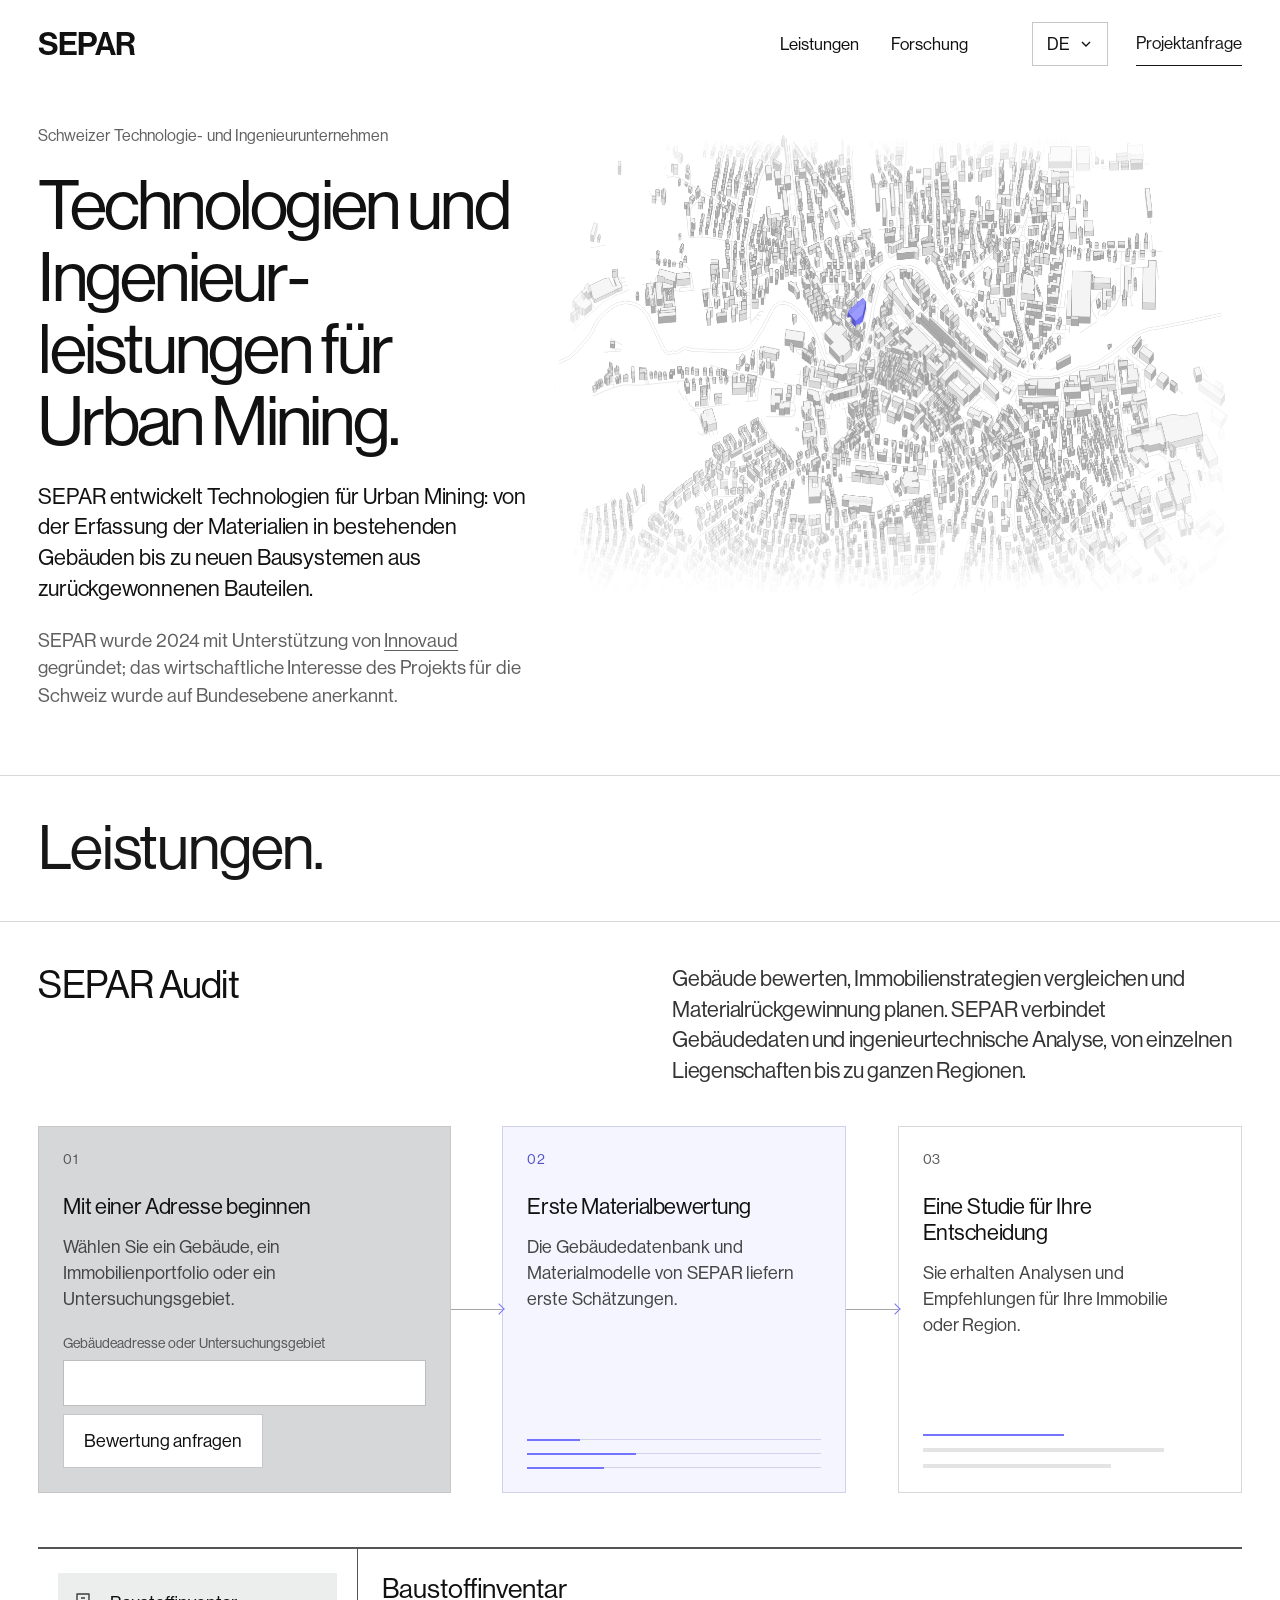
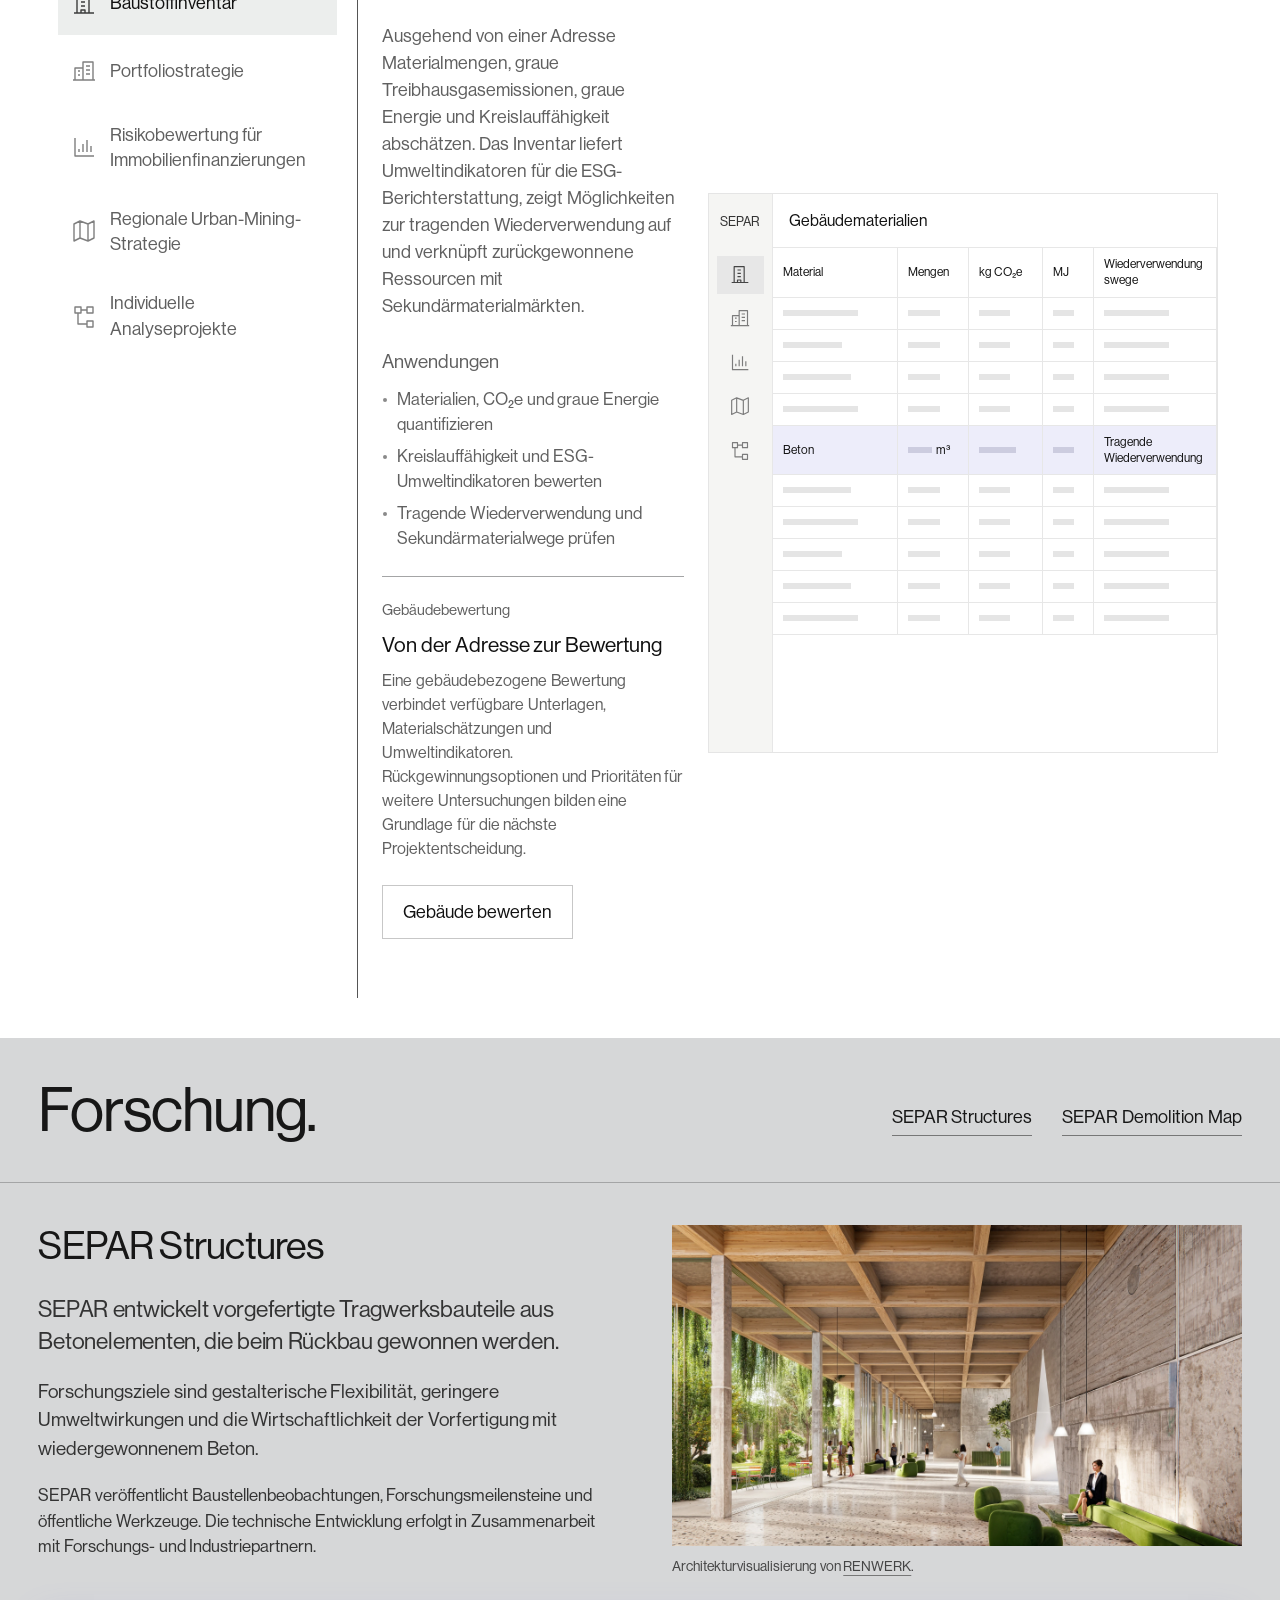
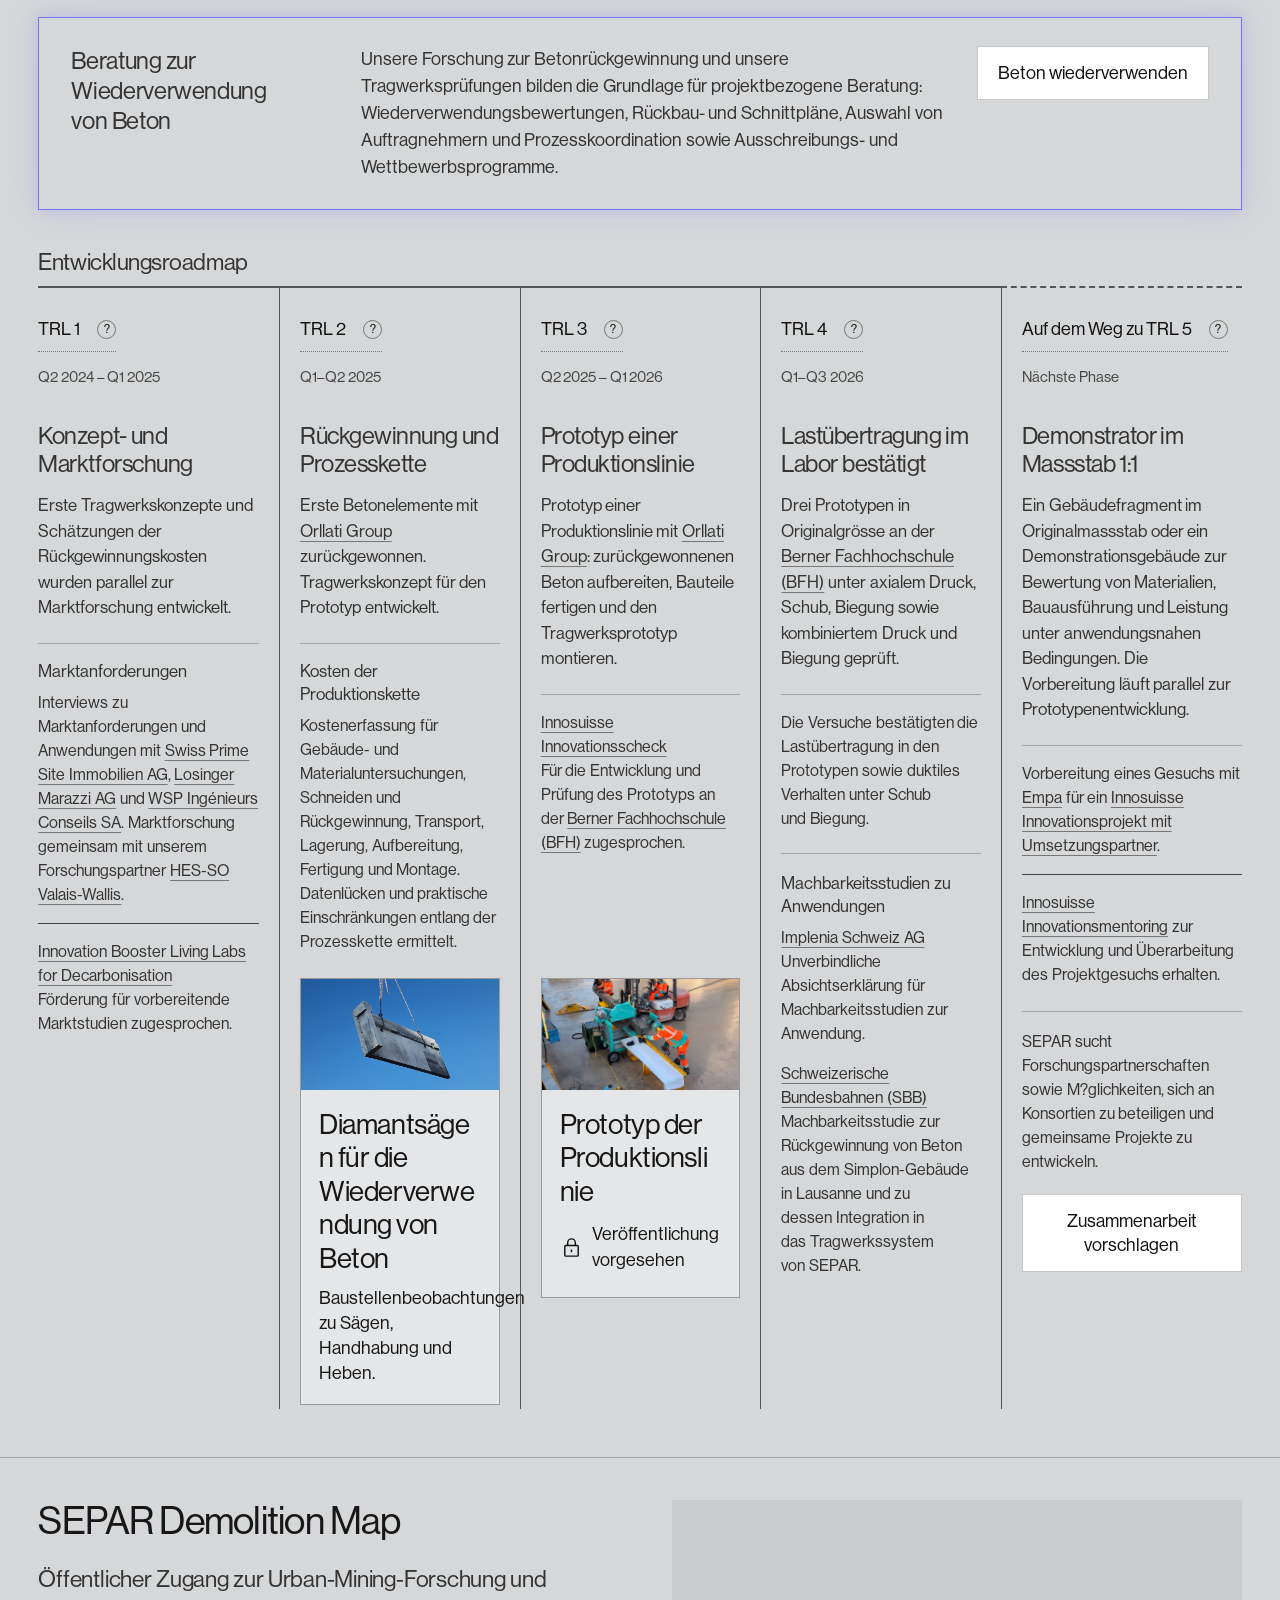
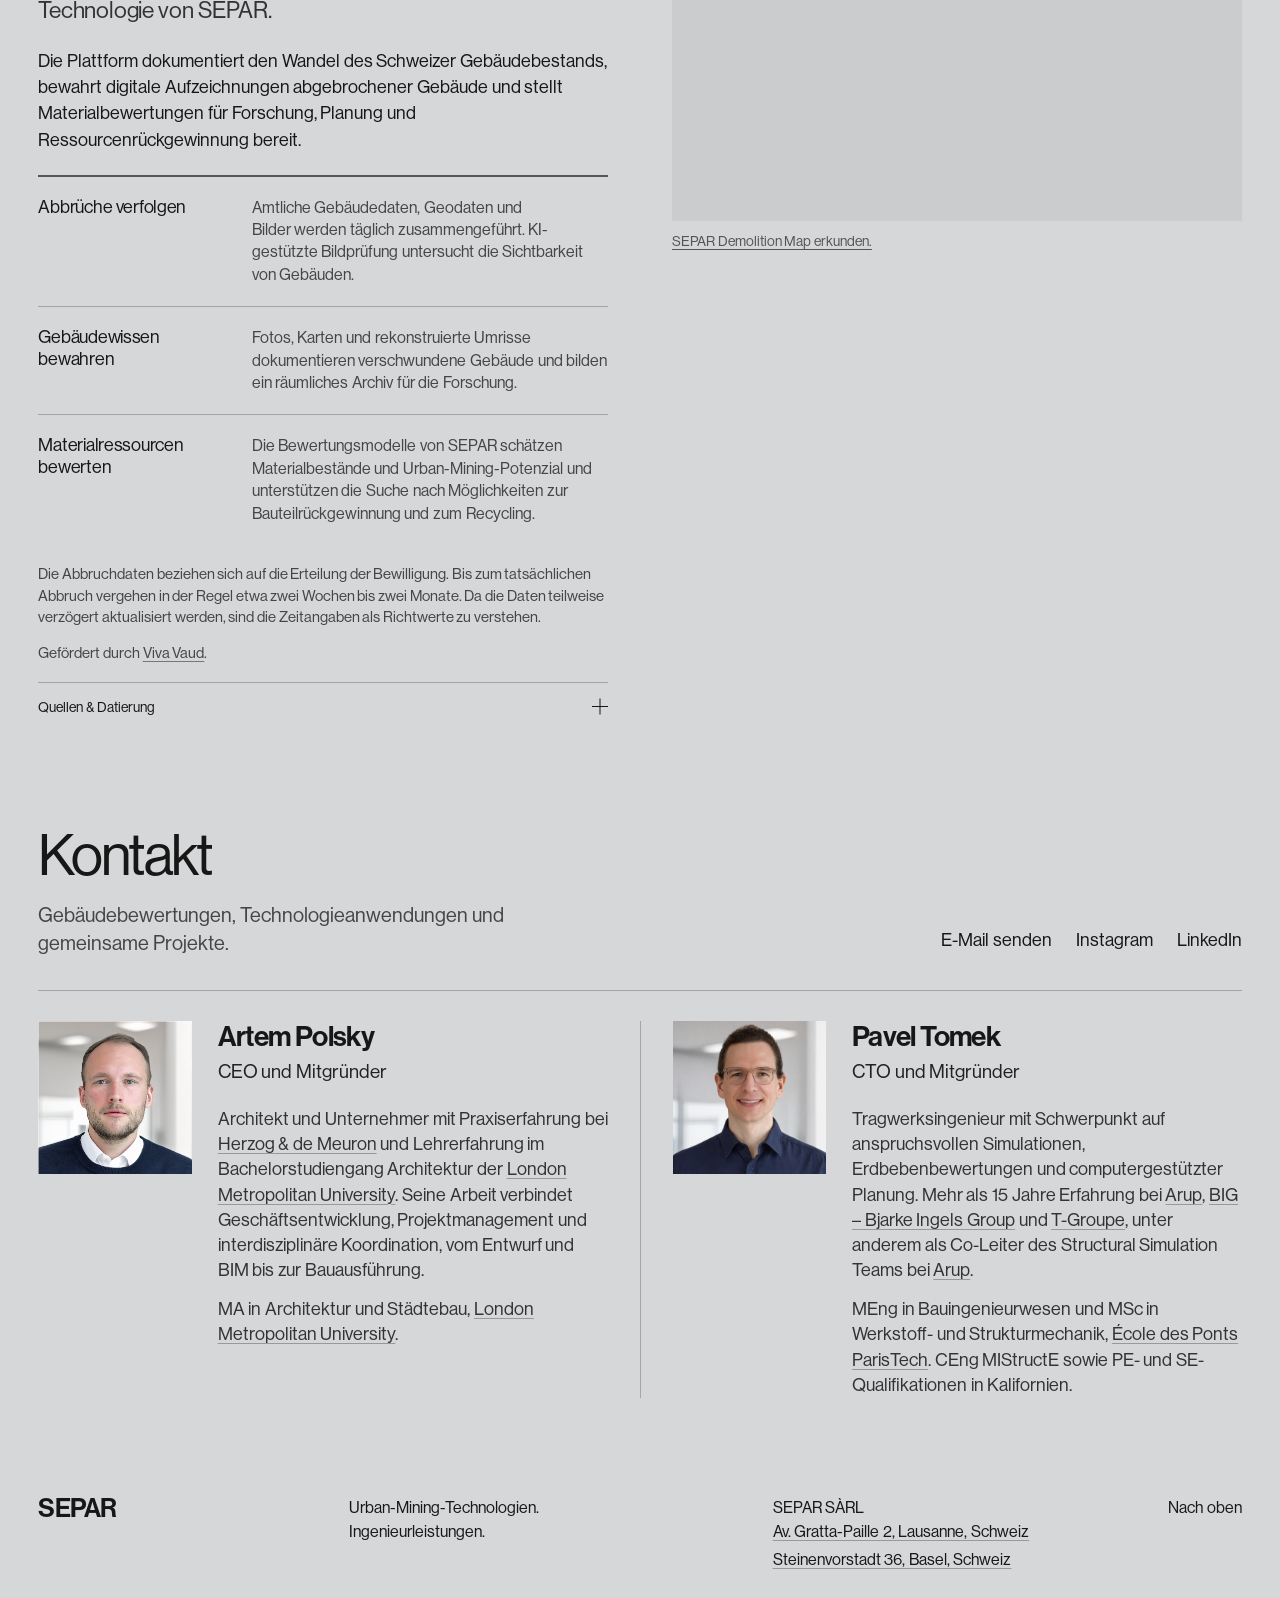
==== commit d97ed14a: "Match advisory card background to surrounding research grey" ====
--- a/de/index.html
+++ b/de/index.html
@@ -25,7 +25,7 @@
   <link rel="stylesheet" href="/assets/product-previews.css?v=20261028-proportions">
   <link rel="stylesheet" href="/assets/product-catalogue.css?v=20261028-proportions">
   <link rel="stylesheet" href="/assets/type-scale.css?v=20261028-1">
-  <link rel="stylesheet" href="/assets/research-advisory.css?v=20261030-glow1">
+  <link rel="stylesheet" href="/assets/research-advisory.css?v=20261030-gray1">
   <link rel="stylesheet" href="/assets/custom-projects.css?v=20261028-1">
   <link rel="stylesheet" href="/assets/interface-refinements.css?v=20261029-search1">
   <link rel="stylesheet" href="/assets/open-grid.css?v=20261028-1">
@@ -212,4 +212,6 @@
 
 
 
+
+
 </body></html>
--- a/assets/research-advisory.css
+++ b/assets/research-advisory.css
@@ -1,6 +1,6 @@
 /* SEPAR advisory offer, between the research vision and TRL roadmap. */
 .research-concrete .research-values{margin-bottom:0}
-.research-concrete .research-advisory{display:grid;grid-template-columns:minmax(220px,.75fr) minmax(0,1.7fr) auto;gap:24px 32px;align-items:start;margin-top:40px;padding:28px 32px;border:1px solid var(--accent,#7474ff);background:linear-gradient(115deg,#f5f5ff 0%,#fff 55%,#f2f2ff 100%);box-shadow:0 0 12px #7474ff30,0 0 36px #7474ff24;scroll-margin-top:100px}
+.research-concrete .research-advisory{display:grid;grid-template-columns:minmax(220px,.75fr) minmax(0,1.7fr) auto;gap:24px 32px;align-items:start;margin-top:40px;padding:28px 32px;border:1px solid var(--accent,#7474ff);background:#d6d7d8;box-shadow:0 0 12px #7474ff30,0 0 36px #7474ff24;scroll-margin-top:100px}
 .research-concrete .research-advisory h4{font-family:var(--sans);font-size:clamp(24px,1.45vw,28px);line-height:1.25;font-weight:400;letter-spacing:-.015em;margin:0}
 .research-concrete .research-advisory p{font-size:18px;line-height:1.5;color:#333;margin:0;max-width:78ch}
 .research-concrete .research-advisory-contact{align-self:start;justify-self:start;white-space:nowrap}
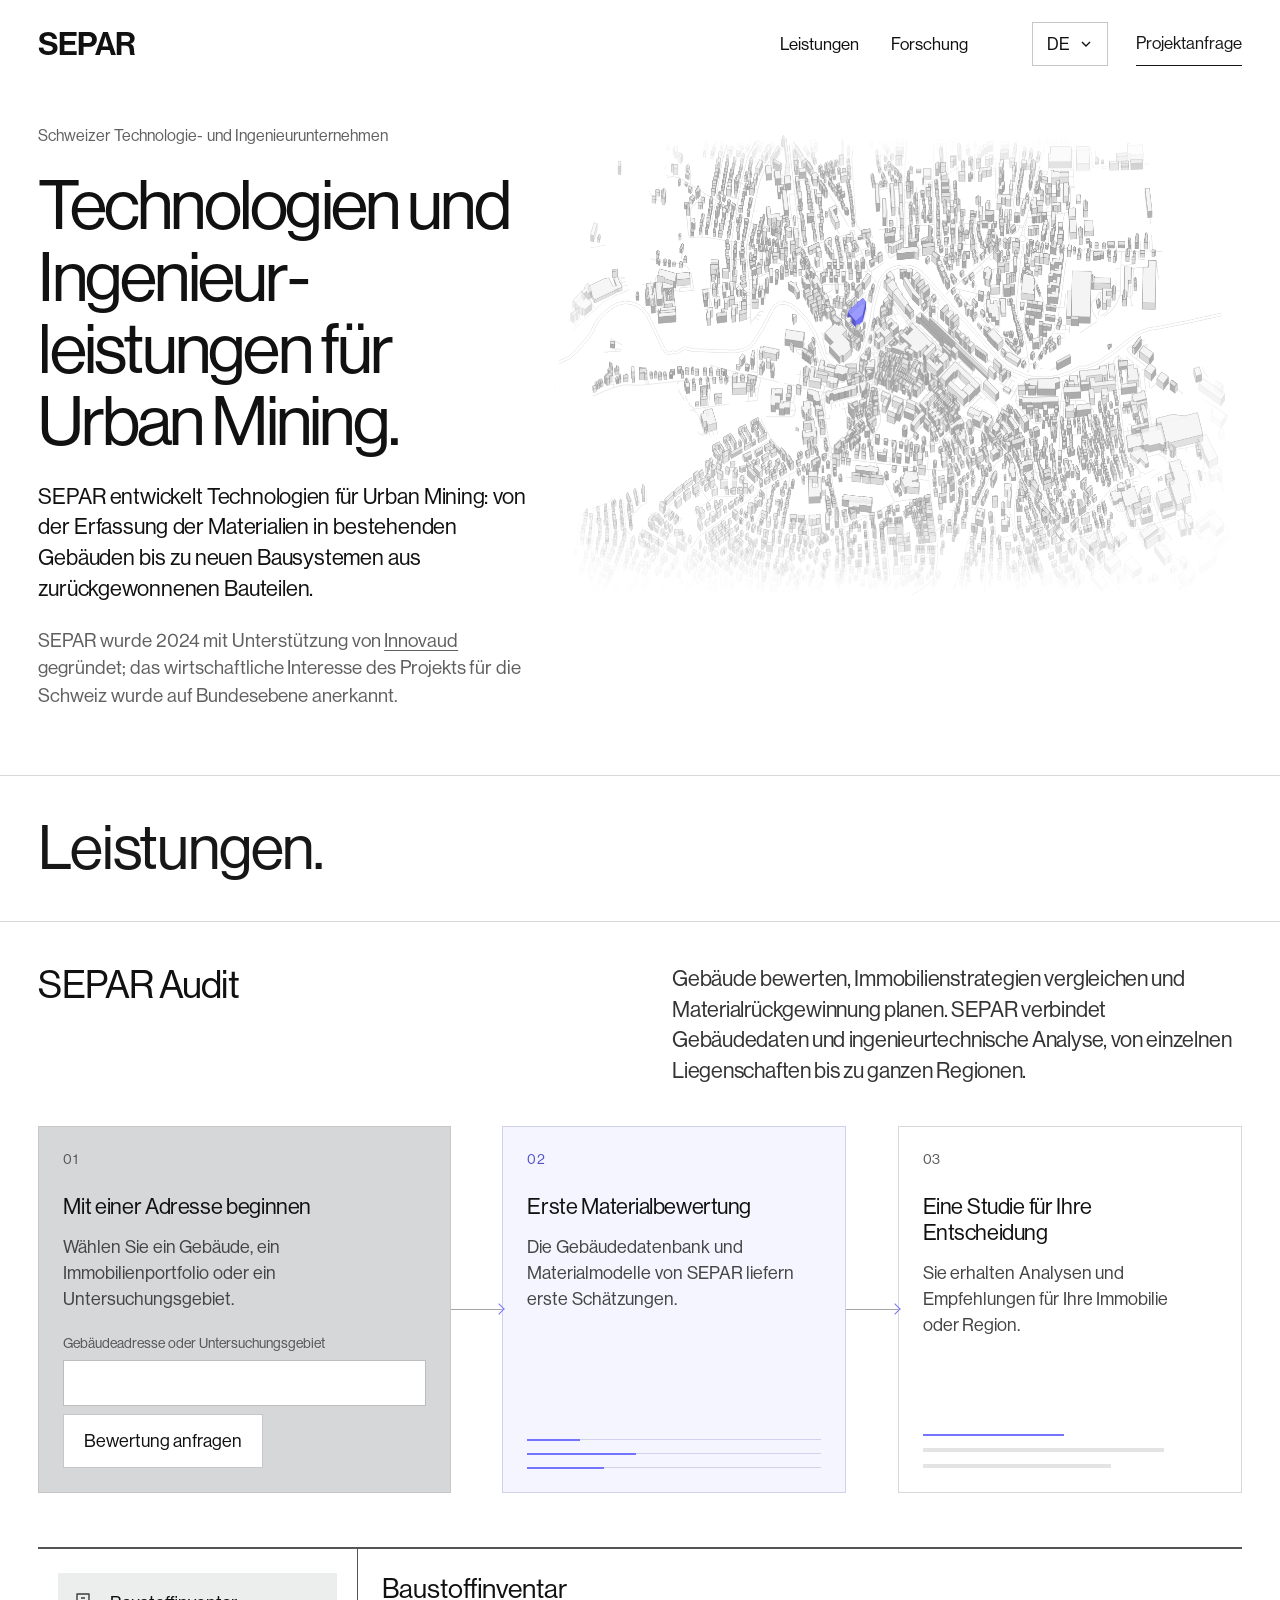
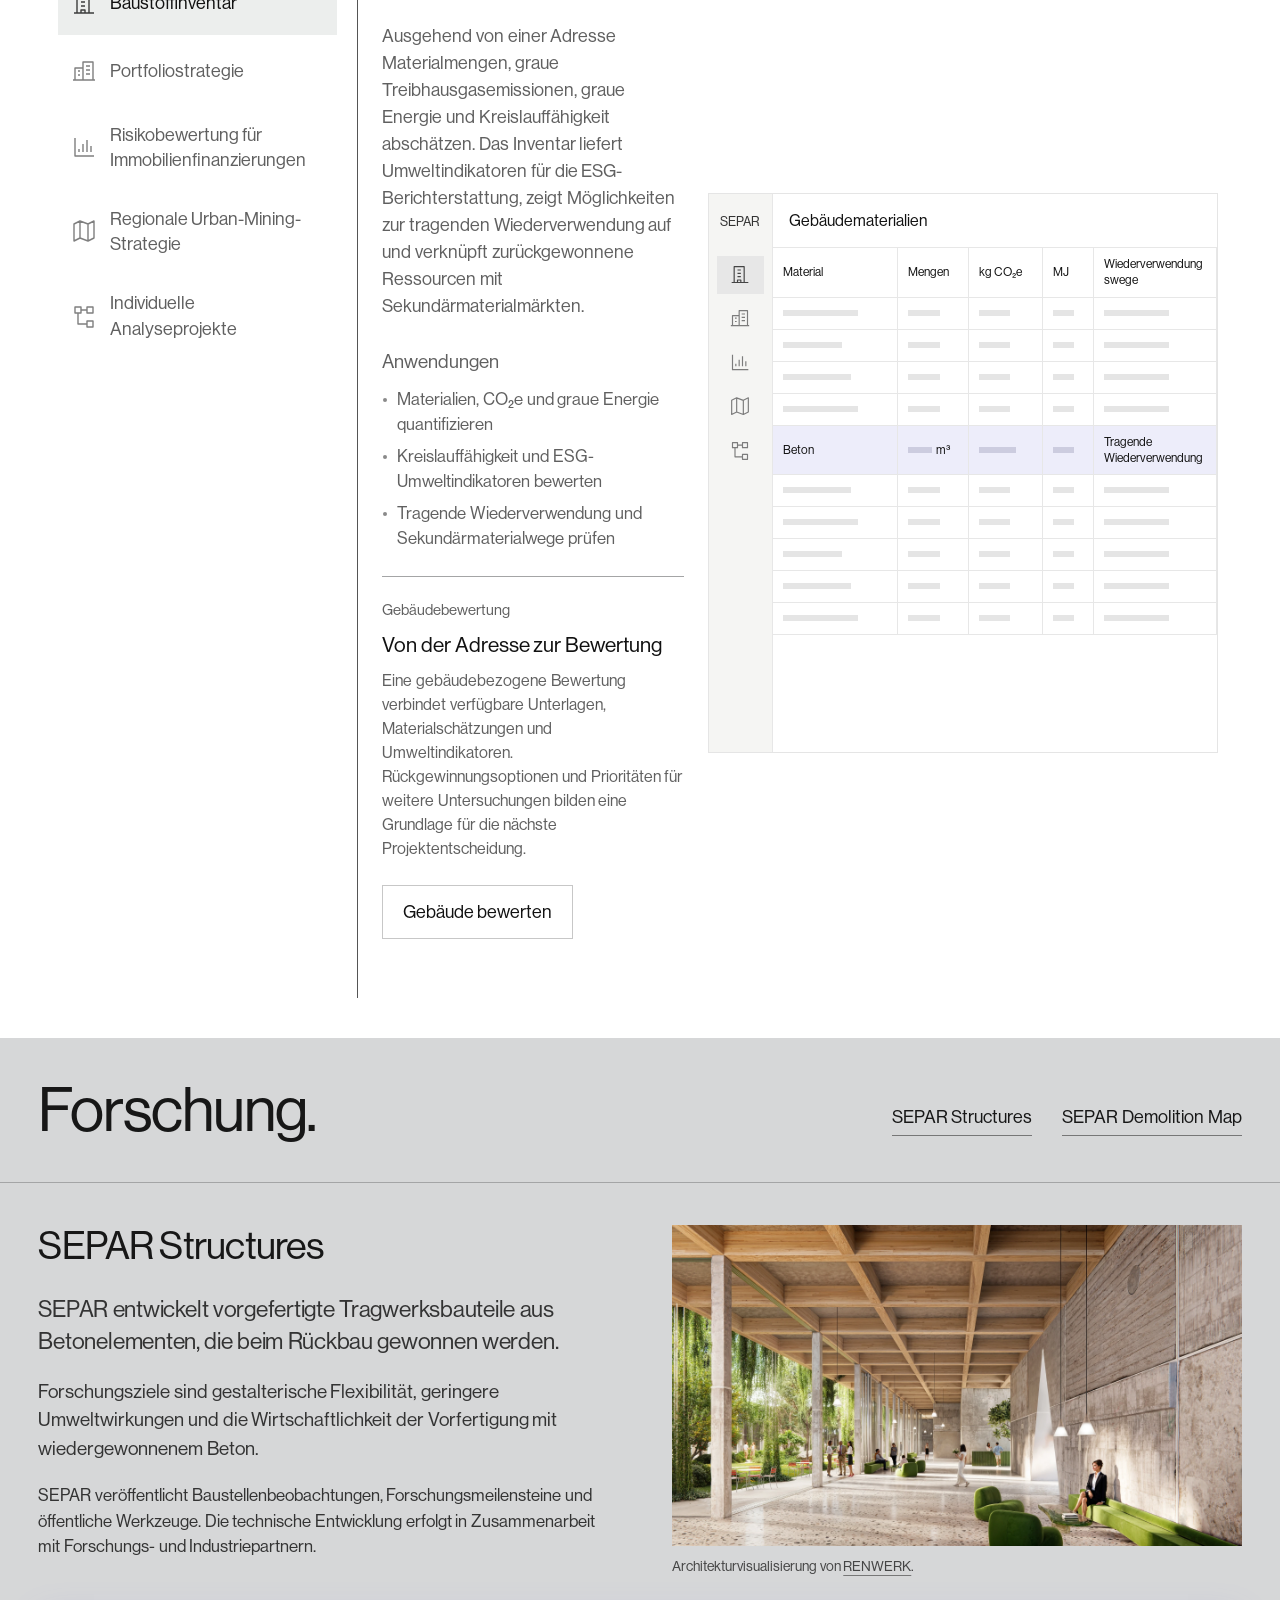
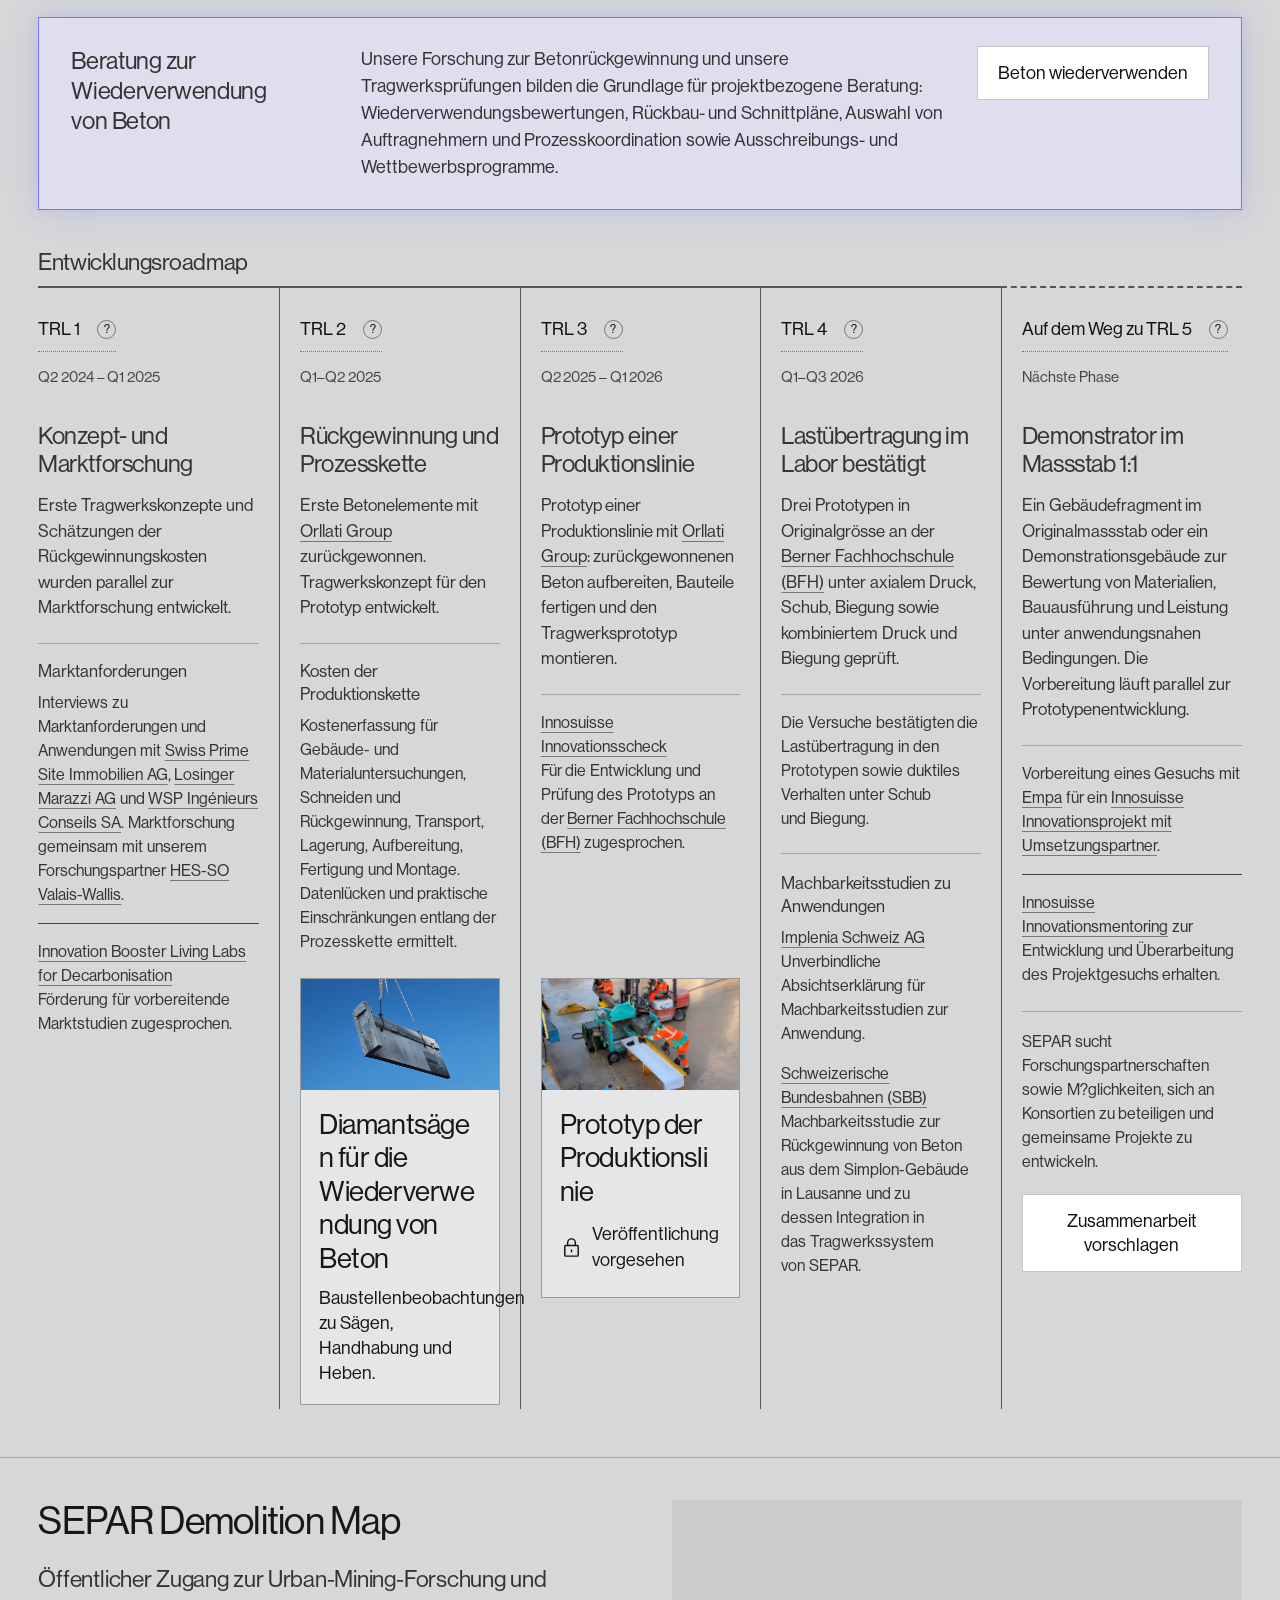
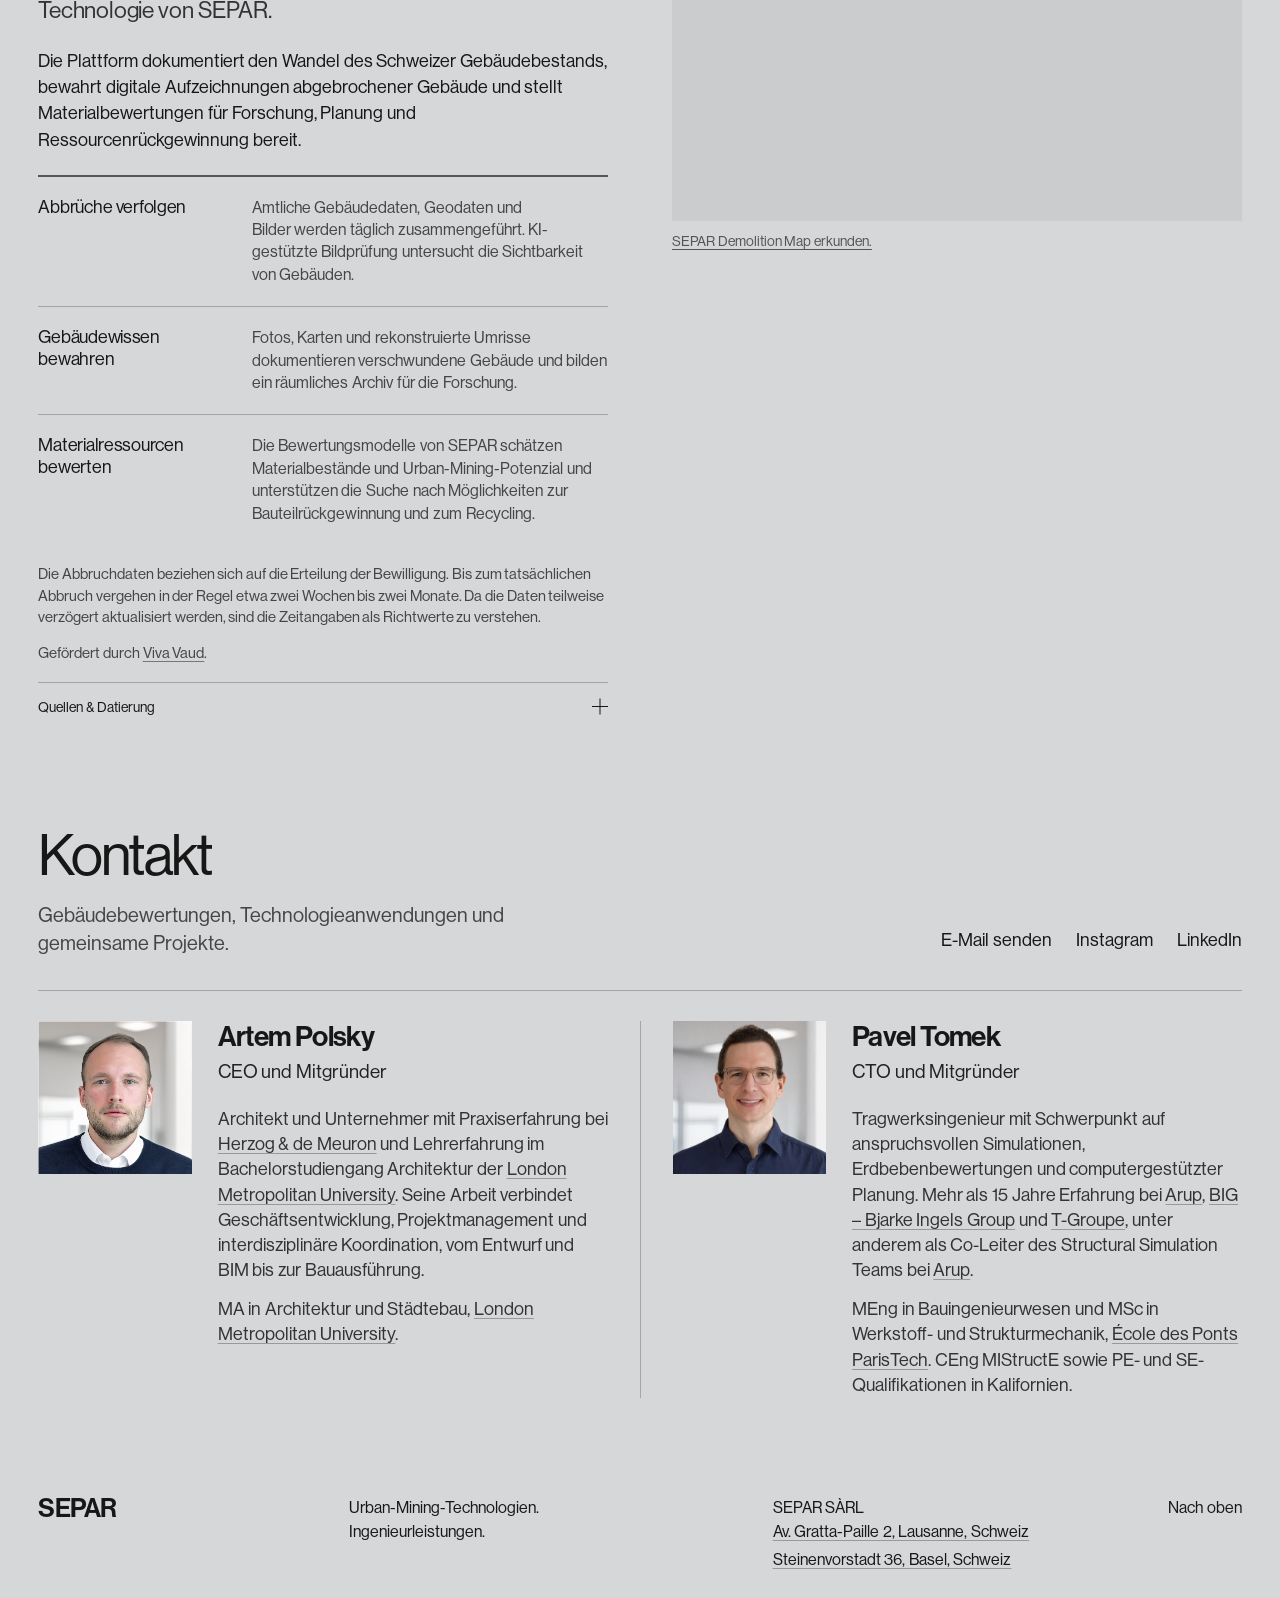
==== commit 277724c0: "Tune advisory lavender surface for grey surroundings" ====
--- a/de/index.html
+++ b/de/index.html
@@ -25,7 +25,7 @@
   <link rel="stylesheet" href="/assets/product-previews.css?v=20261028-proportions">
   <link rel="stylesheet" href="/assets/product-catalogue.css?v=20261028-proportions">
   <link rel="stylesheet" href="/assets/type-scale.css?v=20261028-1">
-  <link rel="stylesheet" href="/assets/research-advisory.css?v=20261030-gray1">
+  <link rel="stylesheet" href="/assets/research-advisory.css?v=20261030-violet1">
   <link rel="stylesheet" href="/assets/custom-projects.css?v=20261028-1">
   <link rel="stylesheet" href="/assets/interface-refinements.css?v=20261029-search1">
   <link rel="stylesheet" href="/assets/open-grid.css?v=20261028-1">
@@ -214,4 +214,5 @@
 
 
 
+
 </body></html>
--- a/assets/research-advisory.css
+++ b/assets/research-advisory.css
@@ -1,6 +1,6 @@
-/* SEPAR advisory offer, between the research vision and TRL roadmap. */
+/* SEPAR advisory offer. Violet surface tuned for the surrounding #d6d7d8; the white section uses #f5f5ff. */
 .research-concrete .research-values{margin-bottom:0}
-.research-concrete .research-advisory{display:grid;grid-template-columns:minmax(220px,.75fr) minmax(0,1.7fr) auto;gap:24px 32px;align-items:start;margin-top:40px;padding:28px 32px;border:1px solid var(--accent,#7474ff);background:#d6d7d8;box-shadow:0 0 12px #7474ff30,0 0 36px #7474ff24;scroll-margin-top:100px}
+.research-concrete .research-advisory{display:grid;grid-template-columns:minmax(220px,.75fr) minmax(0,1.7fr) auto;gap:24px 32px;align-items:start;margin-top:40px;padding:28px 32px;border:1px solid var(--accent,#7474ff);background:#dedeee;box-shadow:0 0 12px #7474ff30,0 0 36px #7474ff24;scroll-margin-top:100px}
 .research-concrete .research-advisory h4{font-family:var(--sans);font-size:clamp(24px,1.45vw,28px);line-height:1.25;font-weight:400;letter-spacing:-.015em;margin:0}
 .research-concrete .research-advisory p{font-size:18px;line-height:1.5;color:#333;margin:0;max-width:78ch}
 .research-concrete .research-advisory-contact{align-self:start;justify-self:start;white-space:nowrap}
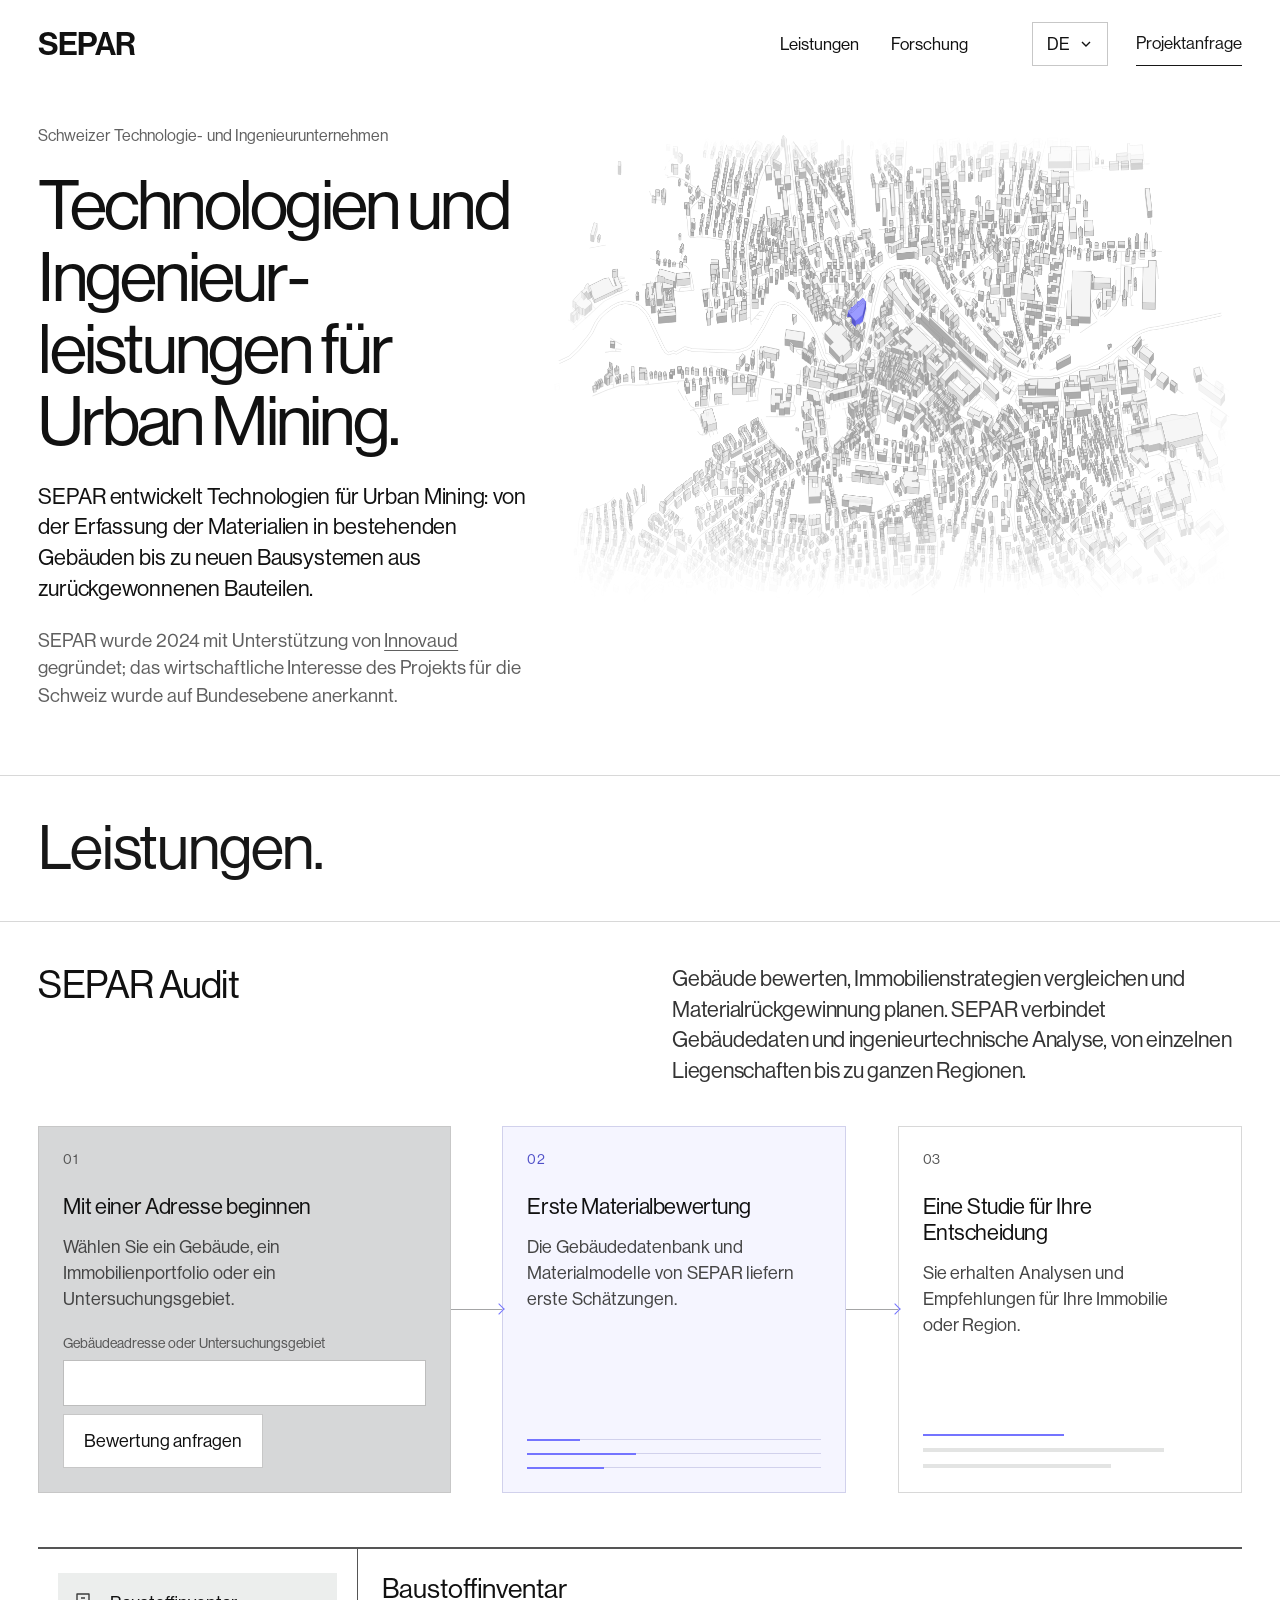
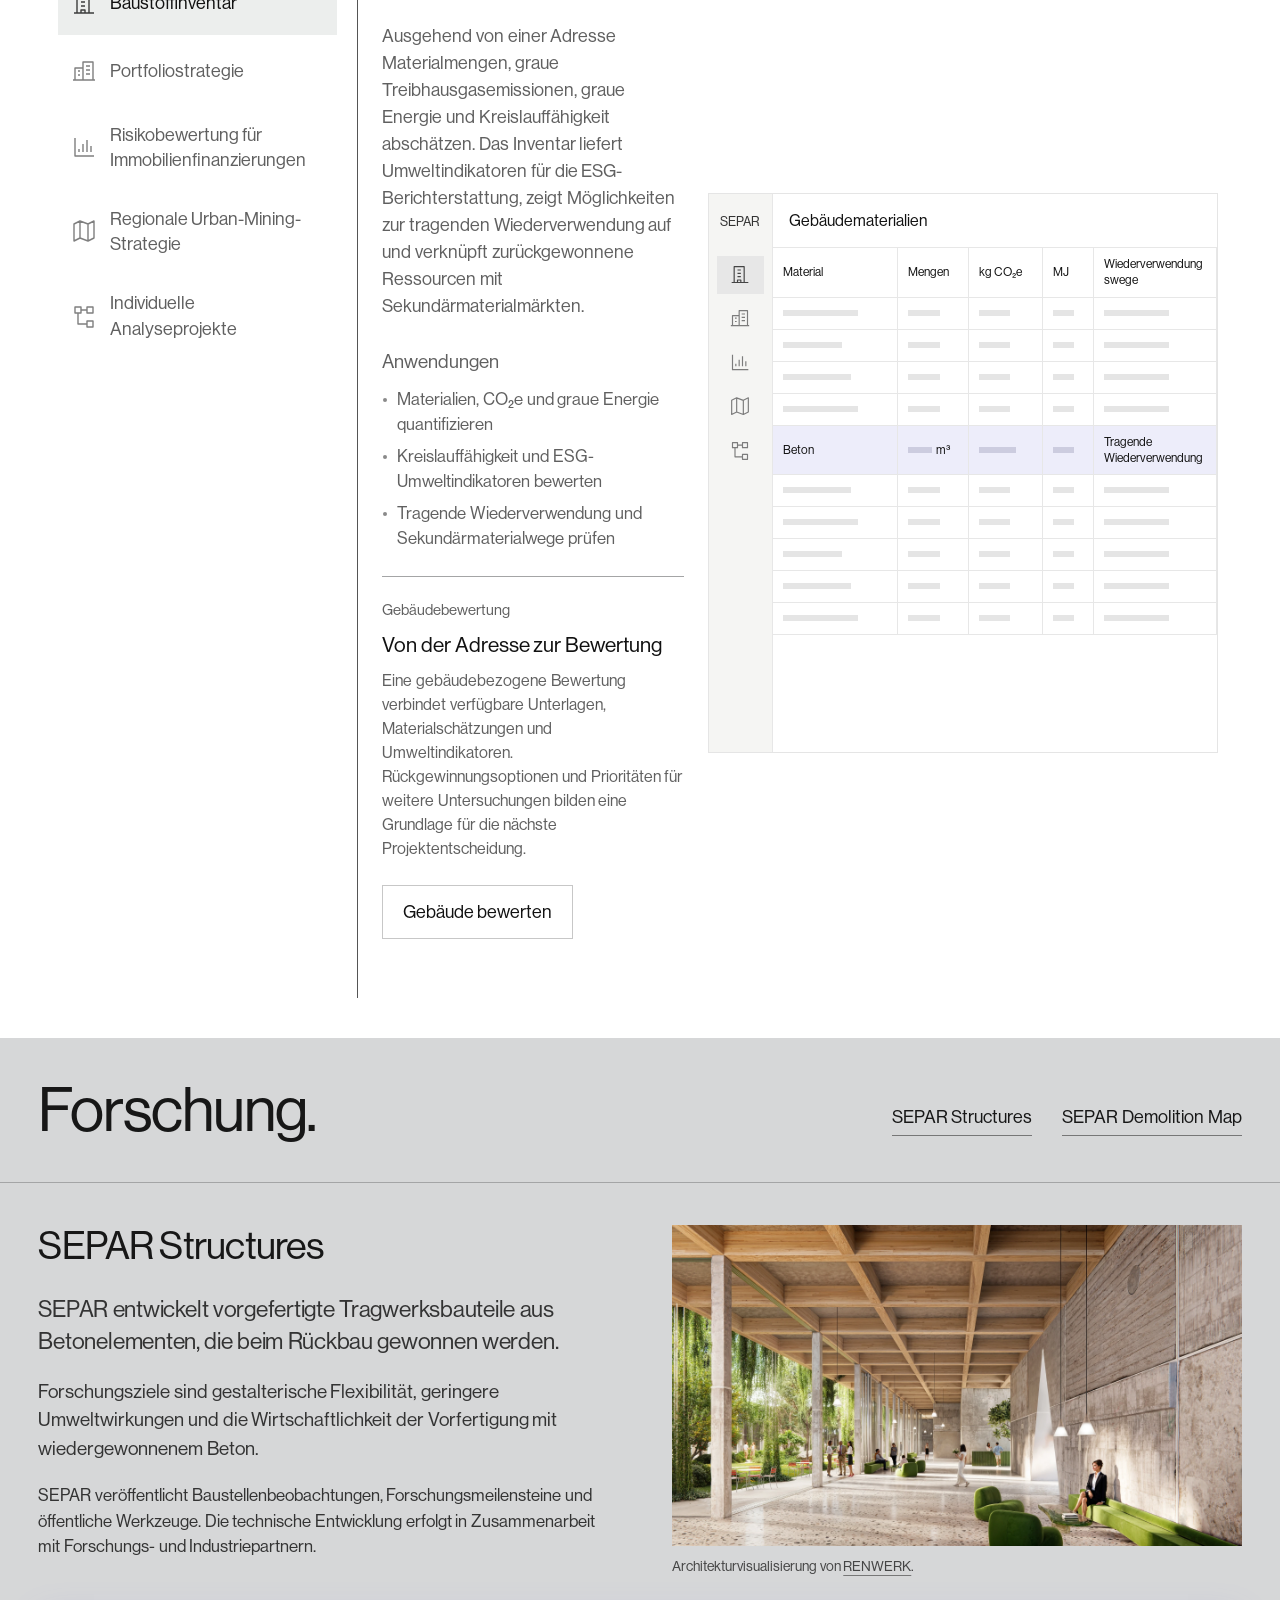
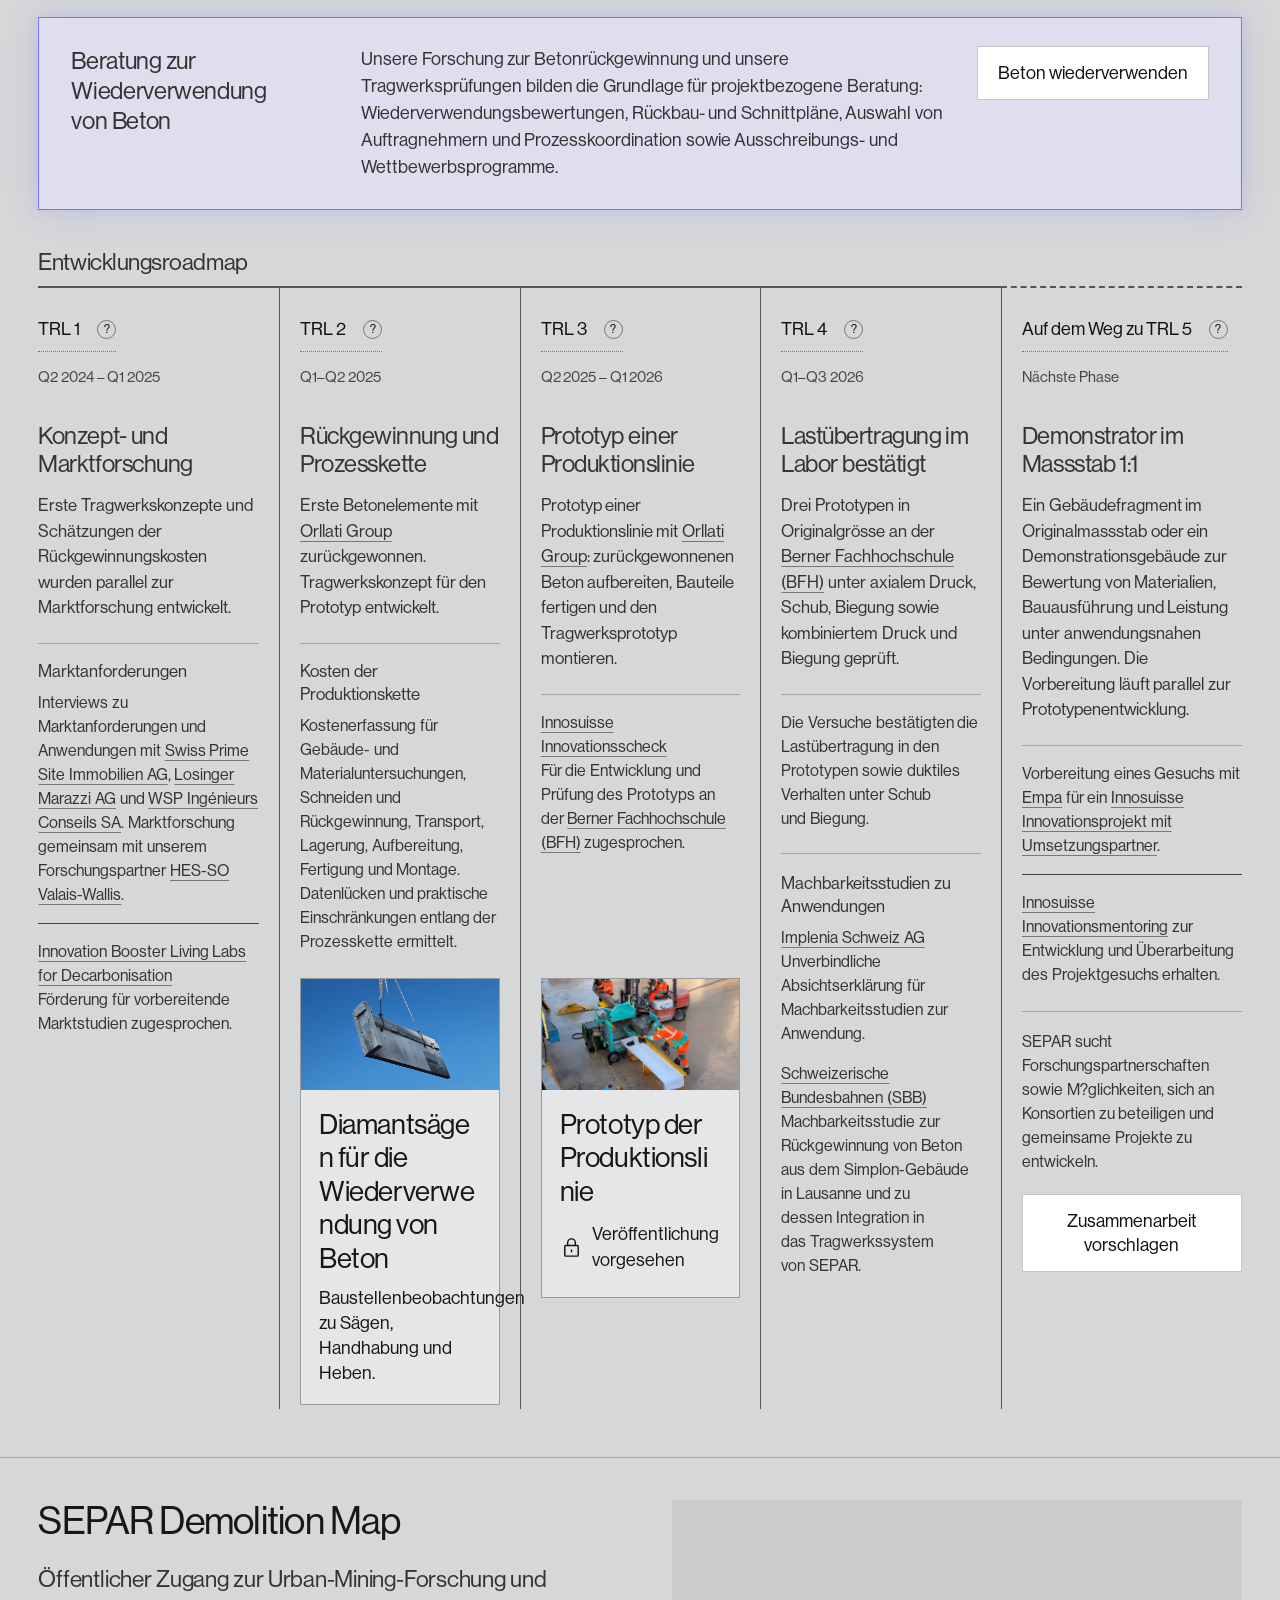
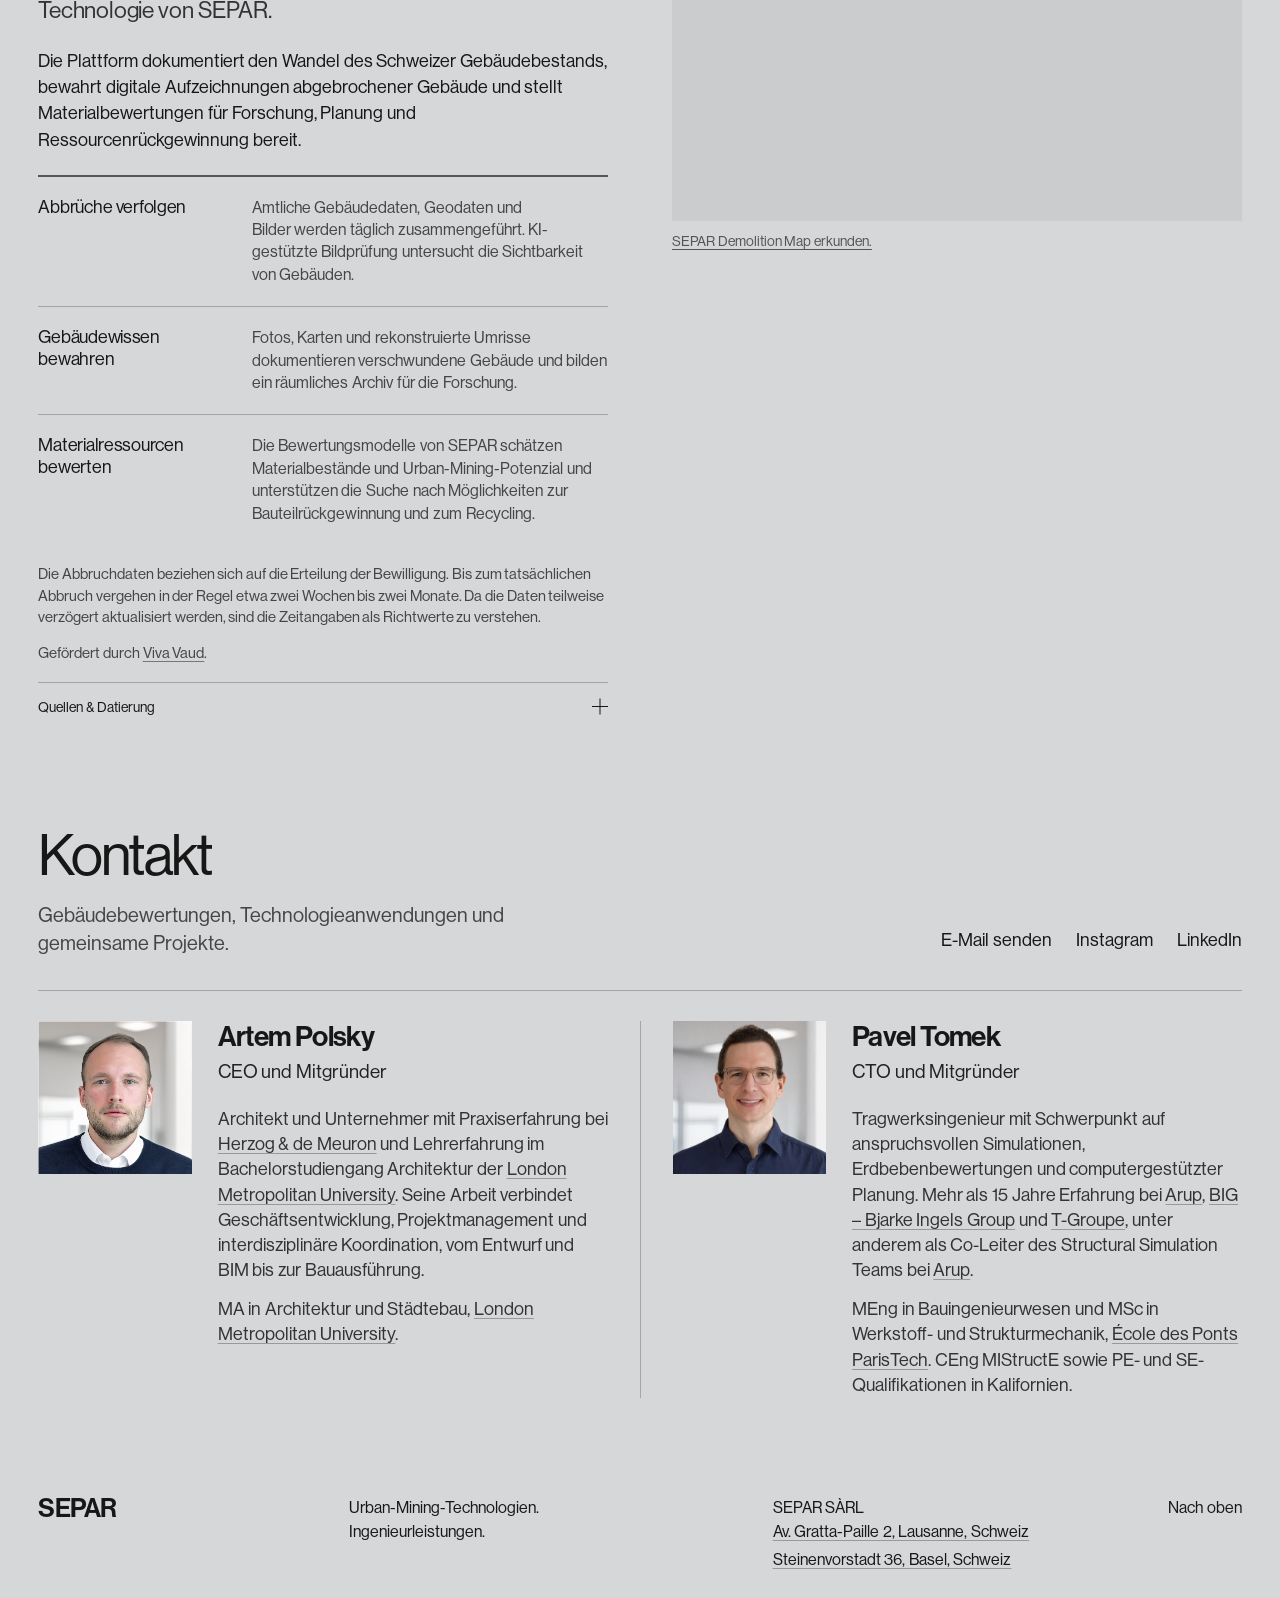
==== commit 2806977c: "Improve image discovery and article photo metadata" ====
--- a/de/index.html
+++ b/de/index.html
@@ -215,4 +215,6 @@
 
 
 
+
+
 </body></html>
